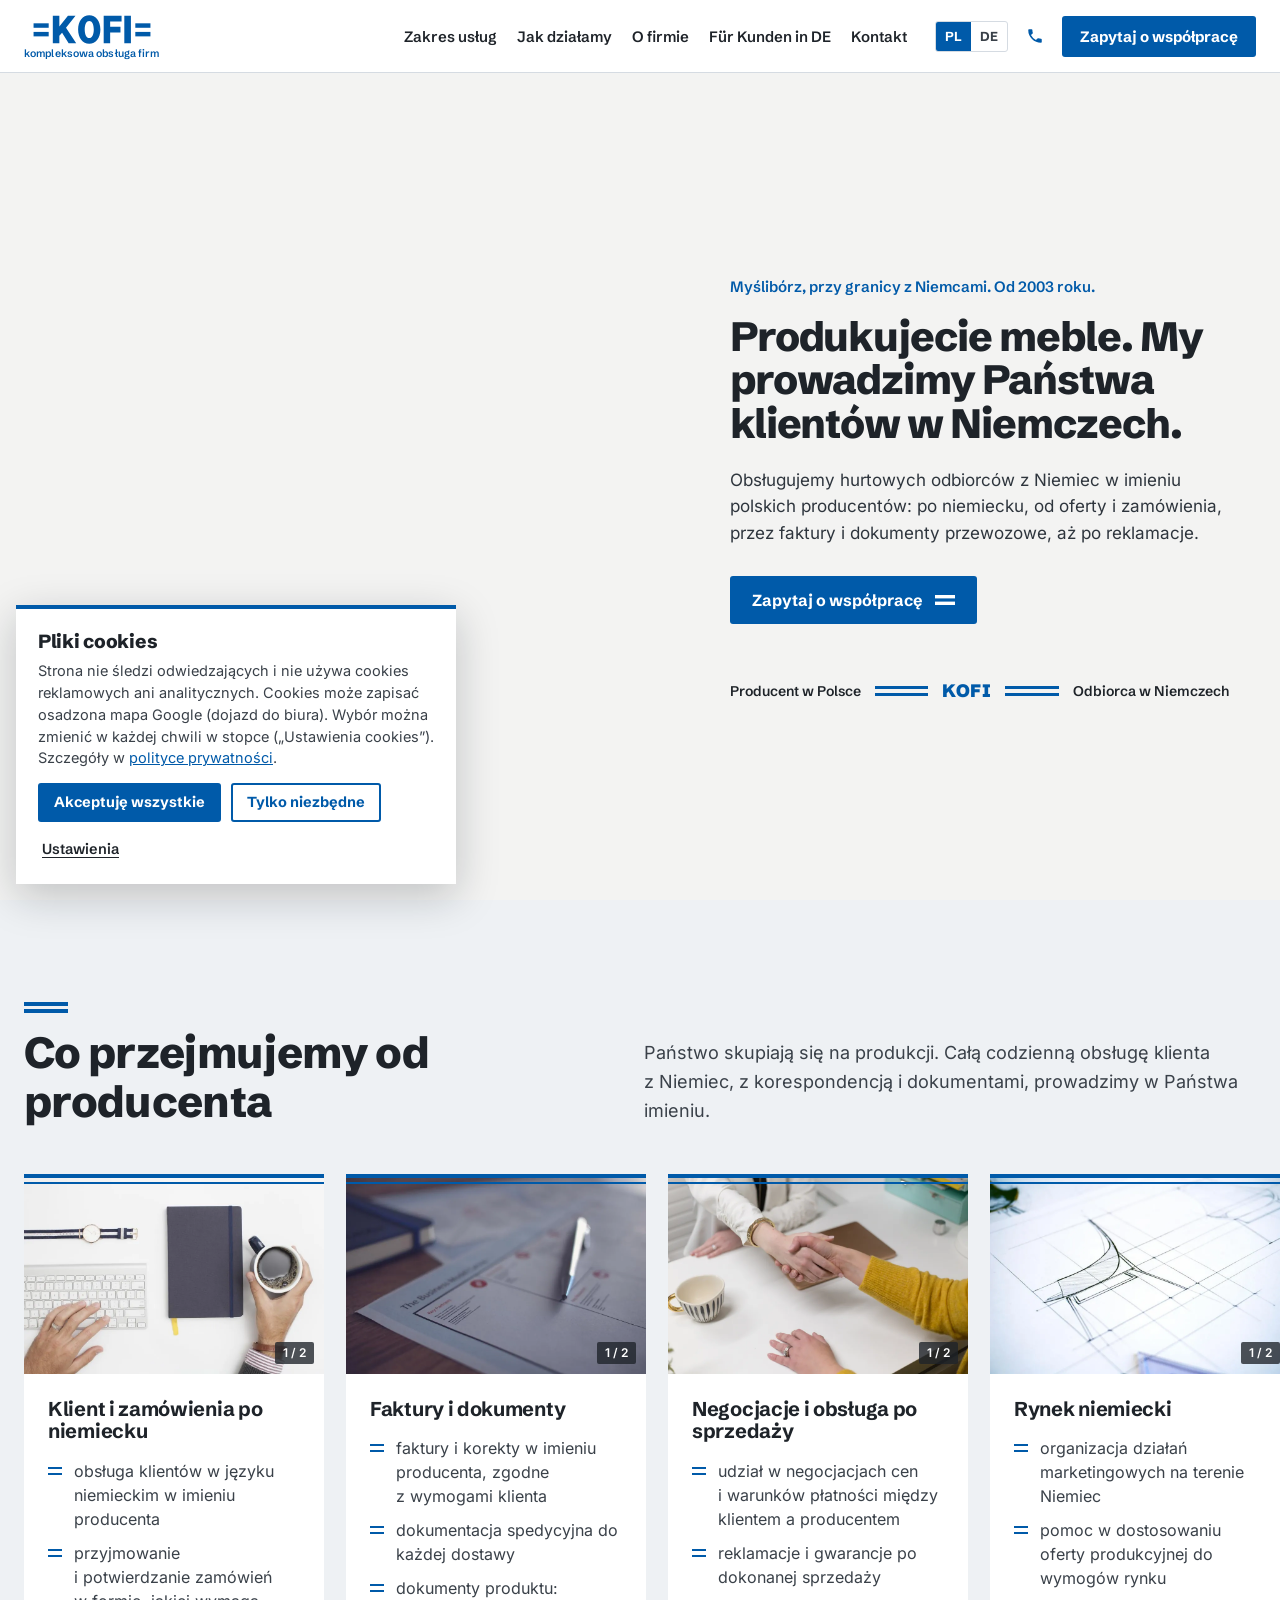
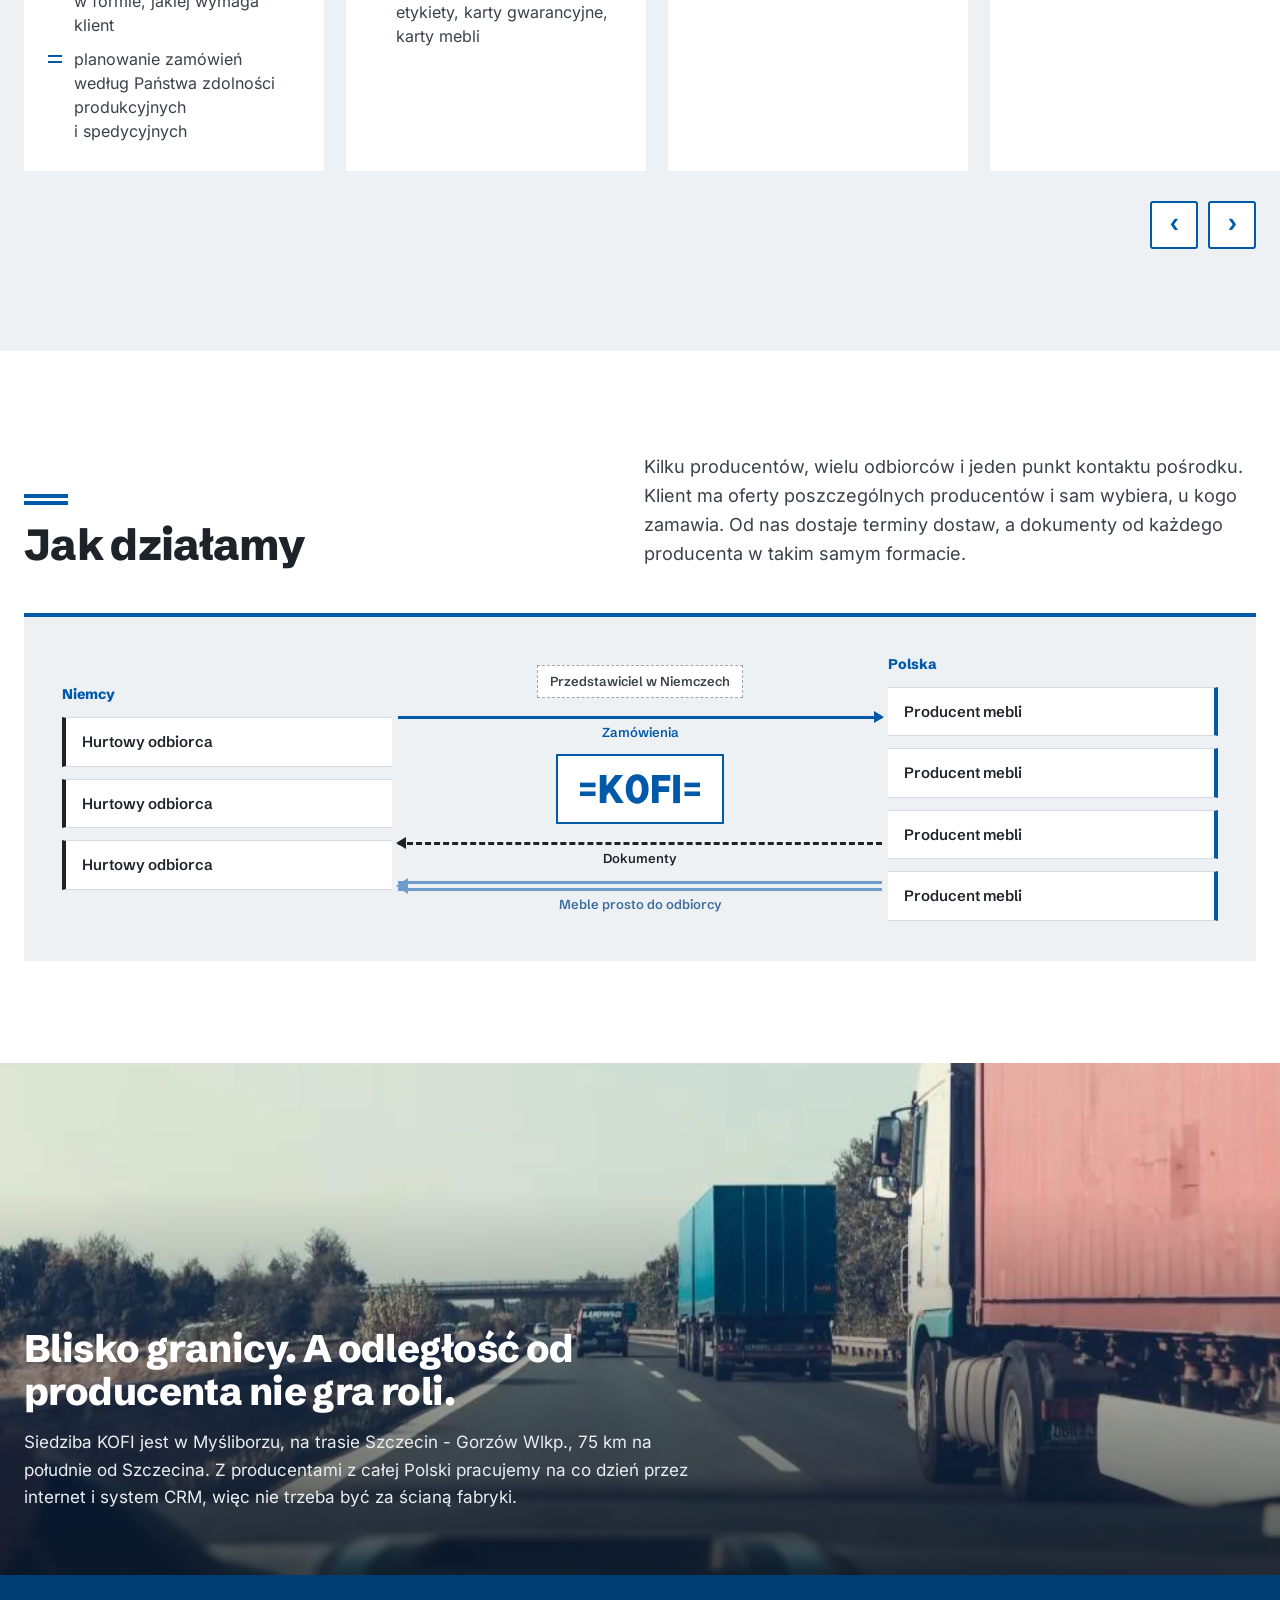
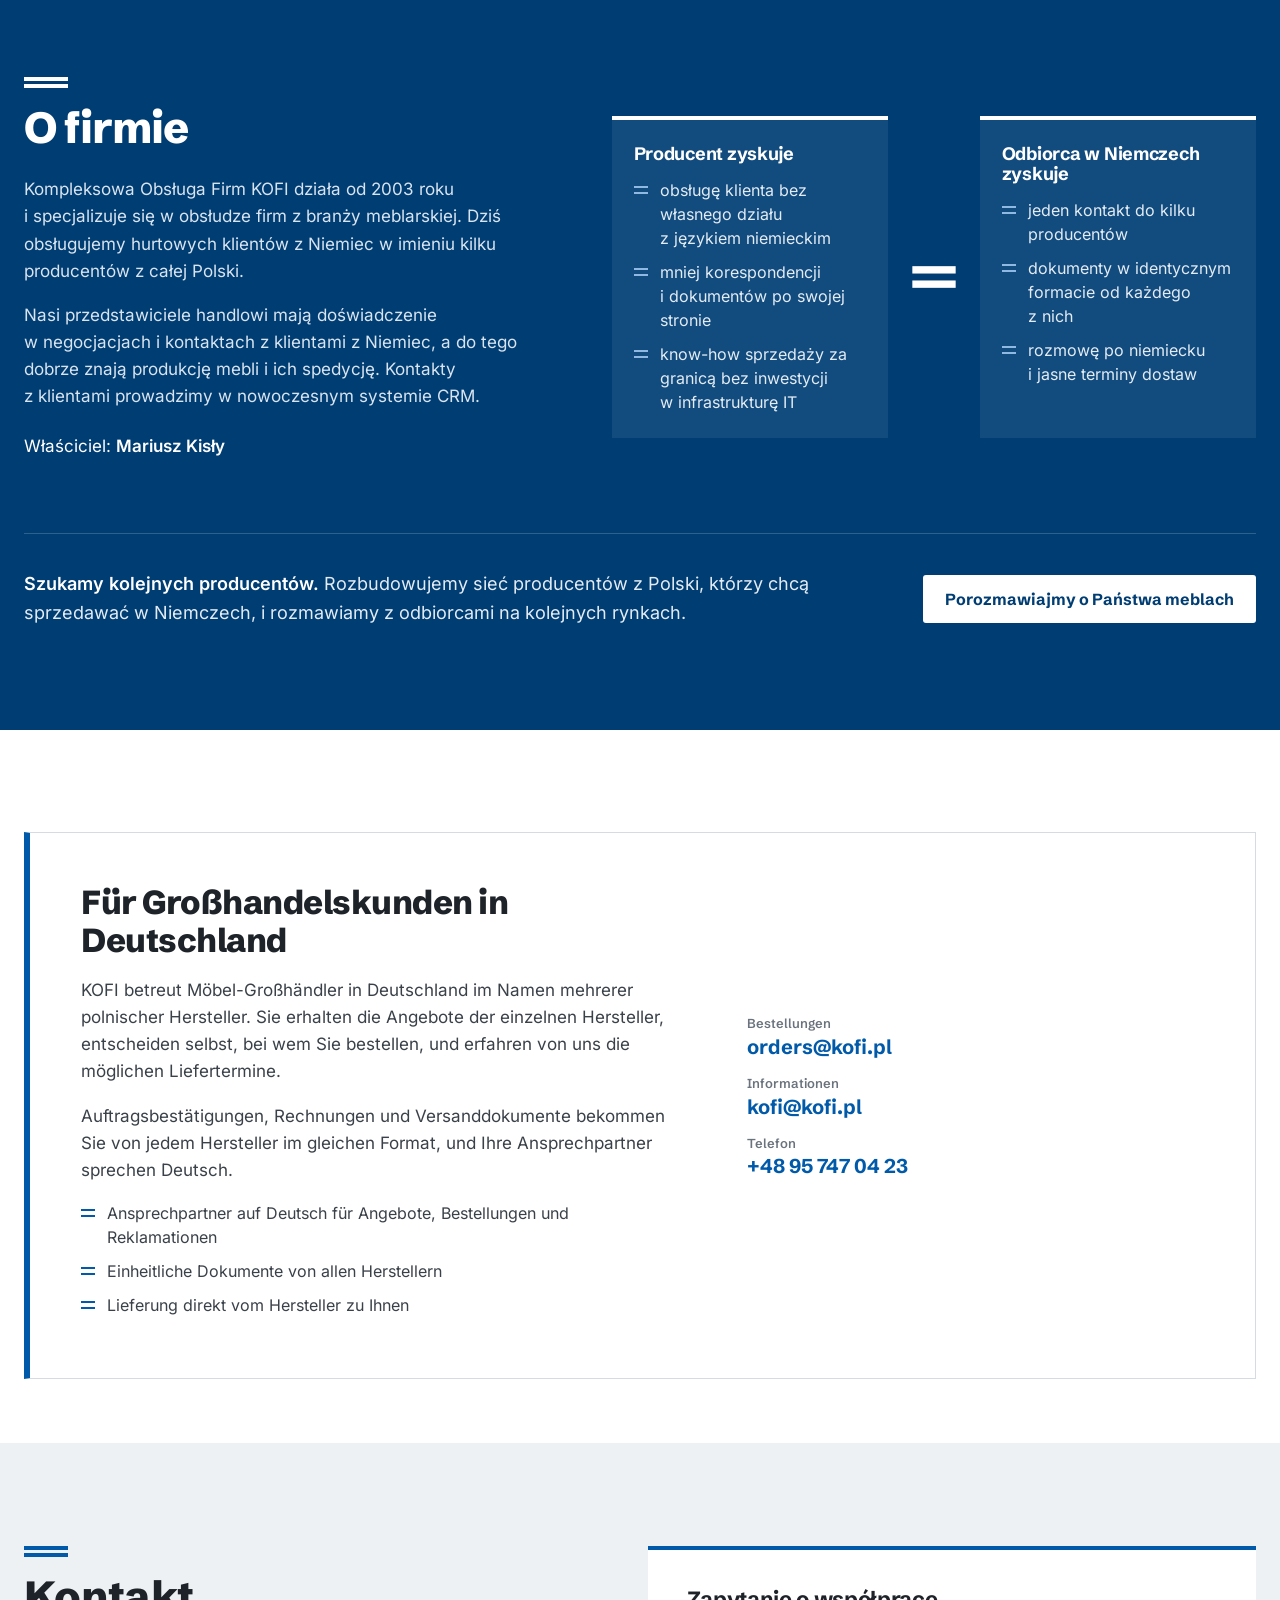
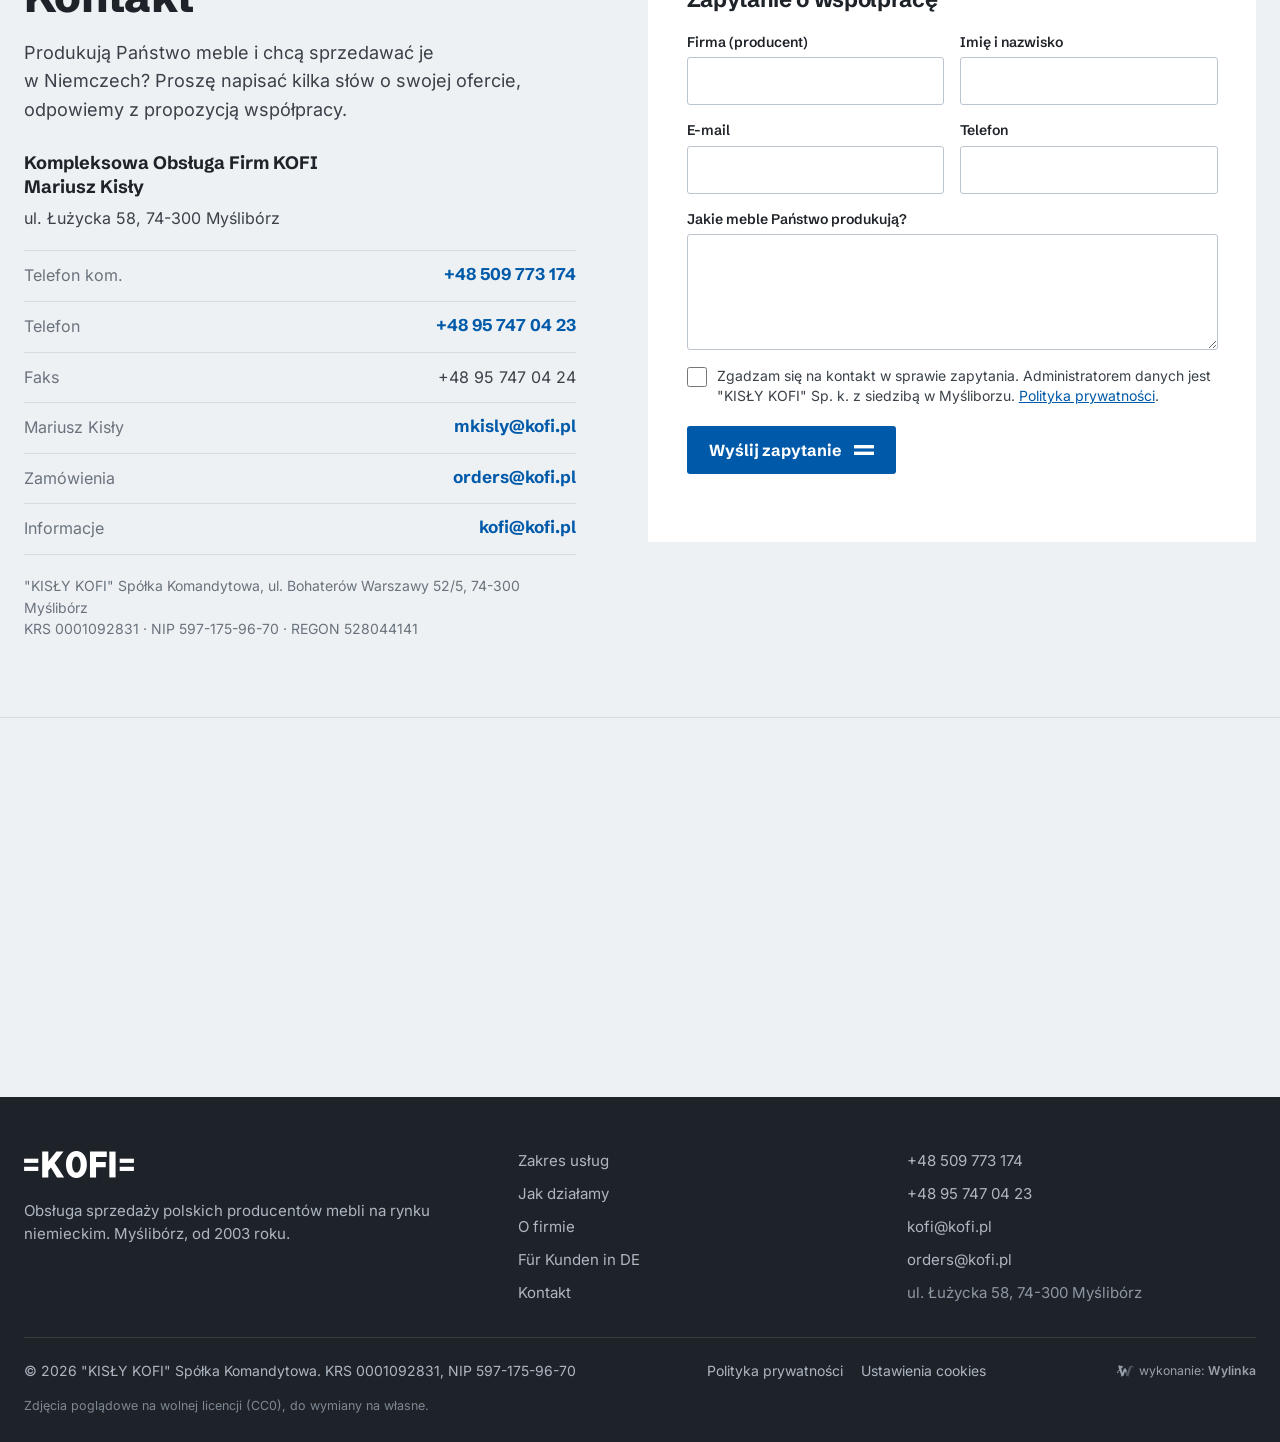
==== index.html @ 43607c91 "Wersja testowa strony kofi.pl do odbioru (eksport z WordPressa) Strona jednostronicowa wg wizualizac" ====
<!doctype html>
<html lang="pl-PL">
<head>
<meta name="robots" content="noindex,nofollow">
<meta charset="UTF-8">
<meta name="viewport" content="width=device-width,initial-scale=1,viewport-fit=cover">
<title>KOFI Myślibórz - sprzedaż mebli w Niemczech dla producentów</title>
<link rel="preload" href="https://disaster26.github.io/kofi-strona/wp-content/themes/kofi/assets/fonts/schibsted-latin.woff2" as="font" type="font/woff2" crossorigin>
<link rel="preload" href="https://disaster26.github.io/kofi-strona/wp-content/themes/kofi/assets/fonts/inter-latin.woff2" as="font" type="font/woff2" crossorigin>
<meta name="theme-color" content="#ffffff">
<link rel="icon" href="https://disaster26.github.io/kofi-strona/wp-content/themes/kofi/assets/img/favicon.svg" type="image/svg+xml">
<link rel="icon" href="https://disaster26.github.io/kofi-strona/wp-content/themes/kofi/assets/img/favicon.png" sizes="192x192">
<link rel="apple-touch-icon" href="https://disaster26.github.io/kofi-strona/wp-content/themes/kofi/assets/img/favicon.png">
<link rel="preload" as="image" href="https://disaster26.github.io/kofi-strona/wp-content/themes/kofi/assets/img/start/hero-m.webp" media="(max-width:860px)">
<link rel="preload" as="image" href="https://disaster26.github.io/kofi-strona/wp-content/themes/kofi/assets/img/start/hero-2400.webp" media="(min-width:861px)">
<meta name="description" content="KOFI z Myśliborza od 2003 r. obsługuje w imieniu polskich producentów mebli hurtowych klientów z Niemiec: zamówienia, faktury, dokumenty, reklamacje.">
<link rel="canonical" href="https://disaster26.github.io/kofi-strona/">
<meta property="og:type" content="website"><meta property="og:locale" content="pl_PL"><meta property="og:site_name" content="KOFI - Kompleksowa Obsługa Firm"><meta property="og:title" content="KOFI Myślibórz - sprzedaż mebli w Niemczech dla producentów"><meta property="og:description" content="KOFI z Myśliborza od 2003 r. obsługuje w imieniu polskich producentów mebli hurtowych klientów z Niemiec: zamówienia, faktury, dokumenty, reklamacje."><meta property="og:url" content="https://disaster26.github.io/kofi-strona/"><meta property="og:image" content="https://disaster26.github.io/kofi-strona/wp-content/themes/kofi/assets/img/start/hero-2400.webp">
<script type="application/ld+json">{"@context":"https://schema.org","@type":["Organization","LocalBusiness"],"@id":"https://disaster26.github.io/kofi-strona/#firma","name":"KOFI - Kompleksowa Obsługa Firm","legalName":"KISŁY KOFI Spółka Komandytowa","alternateName":"KOFI","description":"KOFI z Myśliborza od 2003 r. obsługuje w imieniu polskich producentów mebli hurtowych klientów z Niemiec: zamówienia, faktury, dokumenty, reklamacje.","url":"https://disaster26.github.io/kofi-strona/","logo":"https://disaster26.github.io/kofi-strona/wp-content/themes/kofi/assets/img/favicon.png","image":"https://disaster26.github.io/kofi-strona/wp-content/themes/kofi/assets/img/start/hero-2400.webp","telephone":"+48 509 773 174","faxNumber":"+48 95 747 04 24","email":"kofi@kofi.pl","address":{"@type":"PostalAddress","streetAddress":"Łużycka 58","postalCode":"74-300","addressLocality":"Myślibórz","addressRegion":"zachodniopomorskie","addressCountry":"PL"},"hasMap":"https://www.google.com/maps/search/?api=1&query=ul.%20%C5%81u%C5%BCycka%2058%2C%2074-300%20My%C5%9Blib%C3%B3rz","foundingDate":"2003","founder":{"@type":"Person","name":"Mariusz Kisły"},"taxID":"5971759670","vatID":"PL5971759670","areaServed":[{"@type":"Country","name":"Polska"},{"@type":"Country","name":"Niemcy"}],"knowsLanguage":["pl","de"],"contactPoint":[{"@type":"ContactPoint","contactType":"customer service","telephone":"+48 509 773 174","email":"kofi@kofi.pl","availableLanguage":["Polish","German"]},{"@type":"ContactPoint","contactType":"sales","email":"orders@kofi.pl","telephone":"+48 95 747 04 23","availableLanguage":["German","Polish"]}]}</script>

<style id="global-styles-inline-css">
:root{--wp--preset--aspect-ratio--square: 1;--wp--preset--aspect-ratio--4-3: 4/3;--wp--preset--aspect-ratio--3-4: 3/4;--wp--preset--aspect-ratio--3-2: 3/2;--wp--preset--aspect-ratio--2-3: 2/3;--wp--preset--aspect-ratio--16-9: 16/9;--wp--preset--aspect-ratio--9-16: 9/16;--wp--preset--color--black: #000000;--wp--preset--color--cyan-bluish-gray: #abb8c3;--wp--preset--color--white: #ffffff;--wp--preset--color--pale-pink: #f78da7;--wp--preset--color--vivid-red: #cf2e2e;--wp--preset--color--luminous-vivid-orange: #ff6900;--wp--preset--color--luminous-vivid-amber: #fcb900;--wp--preset--color--light-green-cyan: #7bdcb5;--wp--preset--color--vivid-green-cyan: #00d084;--wp--preset--color--pale-cyan-blue: #8ed1fc;--wp--preset--color--vivid-cyan-blue: #0693e3;--wp--preset--color--vivid-purple: #9b51e0;--wp--preset--gradient--vivid-cyan-blue-to-vivid-purple: linear-gradient(135deg,rgb(6,147,227) 0%,rgb(155,81,224) 100%);--wp--preset--gradient--light-green-cyan-to-vivid-green-cyan: linear-gradient(135deg,rgb(122,220,180) 0%,rgb(0,208,130) 100%);--wp--preset--gradient--luminous-vivid-amber-to-luminous-vivid-orange: linear-gradient(135deg,rgb(252,185,0) 0%,rgb(255,105,0) 100%);--wp--preset--gradient--luminous-vivid-orange-to-vivid-red: linear-gradient(135deg,rgb(255,105,0) 0%,rgb(207,46,46) 100%);--wp--preset--gradient--very-light-gray-to-cyan-bluish-gray: linear-gradient(135deg,rgb(238,238,238) 0%,rgb(169,184,195) 100%);--wp--preset--gradient--cool-to-warm-spectrum: linear-gradient(135deg,rgb(74,234,220) 0%,rgb(151,120,209) 20%,rgb(207,42,186) 40%,rgb(238,44,130) 60%,rgb(251,105,98) 80%,rgb(254,248,76) 100%);--wp--preset--gradient--blush-light-purple: linear-gradient(135deg,rgb(255,206,236) 0%,rgb(152,150,240) 100%);--wp--preset--gradient--blush-bordeaux: linear-gradient(135deg,rgb(254,205,165) 0%,rgb(254,45,45) 50%,rgb(107,0,62) 100%);--wp--preset--gradient--luminous-dusk: linear-gradient(135deg,rgb(255,203,112) 0%,rgb(199,81,192) 50%,rgb(65,88,208) 100%);--wp--preset--gradient--pale-ocean: linear-gradient(135deg,rgb(255,245,203) 0%,rgb(182,227,212) 50%,rgb(51,167,181) 100%);--wp--preset--gradient--electric-grass: linear-gradient(135deg,rgb(202,248,128) 0%,rgb(113,206,126) 100%);--wp--preset--gradient--midnight: linear-gradient(135deg,rgb(2,3,129) 0%,rgb(40,116,252) 100%);--wp--preset--font-size--small: 13px;--wp--preset--font-size--medium: 20px;--wp--preset--font-size--large: 36px;--wp--preset--font-size--x-large: 42px;--wp--preset--spacing--20: 0.44rem;--wp--preset--spacing--30: 0.67rem;--wp--preset--spacing--40: 1rem;--wp--preset--spacing--50: 1.5rem;--wp--preset--spacing--60: 2.25rem;--wp--preset--spacing--70: 3.38rem;--wp--preset--spacing--80: 5.06rem;--wp--preset--shadow--natural: 6px 6px 9px rgba(0, 0, 0, 0.2);--wp--preset--shadow--deep: 12px 12px 50px rgba(0, 0, 0, 0.4);--wp--preset--shadow--sharp: 6px 6px 0px rgba(0, 0, 0, 0.2);--wp--preset--shadow--outlined: 6px 6px 0px -3px rgb(255, 255, 255), 6px 6px rgb(0, 0, 0);--wp--preset--shadow--crisp: 6px 6px 0px rgb(0, 0, 0);}.wp-block-button{--wp--preset--dimension--25: 25%;--wp--preset--dimension--50: 50%;--wp--preset--dimension--75: 75%;--wp--preset--dimension--100: 100%;}:where(body) { margin: 0; }:where(.is-layout-flex){gap: 0.5em;}:where(.is-layout-grid){gap: 0.5em;}body .is-layout-flex{display: flex;}.is-layout-flex{flex-wrap: wrap;align-items: center;}.is-layout-flex > :is(*, div){margin: 0;}body .is-layout-grid{display: grid;}.is-layout-grid > :is(*, div){margin: 0;}body{padding-top: 0px;padding-right: 0px;padding-bottom: 0px;padding-left: 0px;}:root :where(.wp-element-button, .wp-block-button__link){background-color: #32373c;border-width: 0;color: #fff;font-family: inherit;font-size: inherit;font-style: inherit;font-weight: inherit;letter-spacing: inherit;line-height: inherit;padding-top: calc(0.667em + 2px);padding-right: calc(1.333em + 2px);padding-bottom: calc(0.667em + 2px);padding-left: calc(1.333em + 2px);text-decoration: none;text-transform: inherit;}.has-black-color{color: var(--wp--preset--color--black) !important;}.has-cyan-bluish-gray-color{color: var(--wp--preset--color--cyan-bluish-gray) !important;}.has-white-color{color: var(--wp--preset--color--white) !important;}.has-pale-pink-color{color: var(--wp--preset--color--pale-pink) !important;}.has-vivid-red-color{color: var(--wp--preset--color--vivid-red) !important;}.has-luminous-vivid-orange-color{color: var(--wp--preset--color--luminous-vivid-orange) !important;}.has-luminous-vivid-amber-color{color: var(--wp--preset--color--luminous-vivid-amber) !important;}.has-light-green-cyan-color{color: var(--wp--preset--color--light-green-cyan) !important;}.has-vivid-green-cyan-color{color: var(--wp--preset--color--vivid-green-cyan) !important;}.has-pale-cyan-blue-color{color: var(--wp--preset--color--pale-cyan-blue) !important;}.has-vivid-cyan-blue-color{color: var(--wp--preset--color--vivid-cyan-blue) !important;}.has-vivid-purple-color{color: var(--wp--preset--color--vivid-purple) !important;}.has-black-background-color{background-color: var(--wp--preset--color--black) !important;}.has-cyan-bluish-gray-background-color{background-color: var(--wp--preset--color--cyan-bluish-gray) !important;}.has-white-background-color{background-color: var(--wp--preset--color--white) !important;}.has-pale-pink-background-color{background-color: var(--wp--preset--color--pale-pink) !important;}.has-vivid-red-background-color{background-color: var(--wp--preset--color--vivid-red) !important;}.has-luminous-vivid-orange-background-color{background-color: var(--wp--preset--color--luminous-vivid-orange) !important;}.has-luminous-vivid-amber-background-color{background-color: var(--wp--preset--color--luminous-vivid-amber) !important;}.has-light-green-cyan-background-color{background-color: var(--wp--preset--color--light-green-cyan) !important;}.has-vivid-green-cyan-background-color{background-color: var(--wp--preset--color--vivid-green-cyan) !important;}.has-pale-cyan-blue-background-color{background-color: var(--wp--preset--color--pale-cyan-blue) !important;}.has-vivid-cyan-blue-background-color{background-color: var(--wp--preset--color--vivid-cyan-blue) !important;}.has-vivid-purple-background-color{background-color: var(--wp--preset--color--vivid-purple) !important;}.has-black-border-color{border-color: var(--wp--preset--color--black) !important;}.has-cyan-bluish-gray-border-color{border-color: var(--wp--preset--color--cyan-bluish-gray) !important;}.has-white-border-color{border-color: var(--wp--preset--color--white) !important;}.has-pale-pink-border-color{border-color: var(--wp--preset--color--pale-pink) !important;}.has-vivid-red-border-color{border-color: var(--wp--preset--color--vivid-red) !important;}.has-luminous-vivid-orange-border-color{border-color: var(--wp--preset--color--luminous-vivid-orange) !important;}.has-luminous-vivid-amber-border-color{border-color: var(--wp--preset--color--luminous-vivid-amber) !important;}.has-light-green-cyan-border-color{border-color: var(--wp--preset--color--light-green-cyan) !important;}.has-vivid-green-cyan-border-color{border-color: var(--wp--preset--color--vivid-green-cyan) !important;}.has-pale-cyan-blue-border-color{border-color: var(--wp--preset--color--pale-cyan-blue) !important;}.has-vivid-cyan-blue-border-color{border-color: var(--wp--preset--color--vivid-cyan-blue) !important;}.has-vivid-purple-border-color{border-color: var(--wp--preset--color--vivid-purple) !important;}.has-vivid-cyan-blue-to-vivid-purple-gradient-background{background: var(--wp--preset--gradient--vivid-cyan-blue-to-vivid-purple) !important;}.has-light-green-cyan-to-vivid-green-cyan-gradient-background{background: var(--wp--preset--gradient--light-green-cyan-to-vivid-green-cyan) !important;}.has-luminous-vivid-amber-to-luminous-vivid-orange-gradient-background{background: var(--wp--preset--gradient--luminous-vivid-amber-to-luminous-vivid-orange) !important;}.has-luminous-vivid-orange-to-vivid-red-gradient-background{background: var(--wp--preset--gradient--luminous-vivid-orange-to-vivid-red) !important;}.has-very-light-gray-to-cyan-bluish-gray-gradient-background{background: var(--wp--preset--gradient--very-light-gray-to-cyan-bluish-gray) !important;}.has-cool-to-warm-spectrum-gradient-background{background: var(--wp--preset--gradient--cool-to-warm-spectrum) !important;}.has-blush-light-purple-gradient-background{background: var(--wp--preset--gradient--blush-light-purple) !important;}.has-blush-bordeaux-gradient-background{background: var(--wp--preset--gradient--blush-bordeaux) !important;}.has-luminous-dusk-gradient-background{background: var(--wp--preset--gradient--luminous-dusk) !important;}.has-pale-ocean-gradient-background{background: var(--wp--preset--gradient--pale-ocean) !important;}.has-electric-grass-gradient-background{background: var(--wp--preset--gradient--electric-grass) !important;}.has-midnight-gradient-background{background: var(--wp--preset--gradient--midnight) !important;}.has-small-font-size{font-size: var(--wp--preset--font-size--small) !important;}.has-medium-font-size{font-size: var(--wp--preset--font-size--medium) !important;}.has-large-font-size{font-size: var(--wp--preset--font-size--large) !important;}.has-x-large-font-size{font-size: var(--wp--preset--font-size--x-large) !important;}
/*# sourceURL=global-styles-inline-css */
</style>

<link rel='stylesheet' id='kofi-css' href='https://disaster26.github.io/kofi-strona/wp-content/themes/kofi/assets/css/site.css?ver=1.0.0-1794582515' media='all' />
</head>
<body class="home wp-singular page-template-default page page-id-4 wp-theme-kofi">
<svg width="0" height="0" style="position:absolute" aria-hidden="true">
  <defs>
    <symbol id="logo" viewBox="0 0 170 48">
      <rect x="0" y="15" width="22" height="6.5"/><rect x="0" y="27.5" width="22" height="6.5"/>
      <path d="M28 4h9.5v15.5L50 4h11L47.2 21.6 62 44H51L41.5 28.6l-4 4.6V44H28z"/>
      <path fill-rule="evenodd" d="M81 3.2c9.6 0 16.2 8.6 16.2 20.8S90.6 44.8 81 44.8 64.8 36.2 64.8 24 71.4 3.2 81 3.2zm0 8.3c-4 0-6.6 5-6.6 12.5S77 36.5 81 36.5s6.6-5 6.6-12.5S85 11.5 81 11.5z"/>
      <path d="M102 4h26v8.2h-16.6v7.9h15v8.1h-15V44H102z"/>
      <rect x="132" y="4" width="9.6" height="40"/>
      <rect x="148" y="15" width="22" height="6.5"/><rect x="148" y="27.5" width="22" height="6.5"/>
    </symbol>
    <symbol id="tel" viewBox="0 0 24 24"><path d="M6.6 10.8a15.1 15.1 0 0 0 6.6 6.6l2.2-2.2c.3-.3.7-.4 1-.2 1.1.4 2.3.6 3.6.6.6 0 1 .4 1 1V20c0 .6-.4 1-1 1A17 17 0 0 1 3 4c0-.6.4-1 1-1h3.5c.6 0 1 .4 1 1 0 1.3.2 2.5.6 3.6.1.3 0 .7-.2 1z"/></symbol>
    <symbol id="mail" viewBox="0 0 24 24"><path d="M3 5h18v14H3zm2 2v.5l7 4.6 7-4.6V7zm14 2.9-7 4.6-7-4.6V17h14z"/></symbol>
    <symbol id="rownosc" viewBox="0 0 20 12"><rect y="1" width="20" height="3.4"/><rect y="7.6" width="20" height="3.4"/></symbol>
  </defs>
</svg>
	<a class="pomin" href="#tresc">Przejdź do treści</a>
<header class="nag" id="nag">
  <div class="nag-in">
    <a class="marka" href="#top" aria-label="KOFI, kompleksowa obsługa firm - strona główna">
      <svg class="marka-znak" aria-hidden="true"><use href="#logo"/></svg>      <span class="marka-pod">kompleksowa obsługa firm</span>
    </a>
    <nav class="menu" id="menu" aria-label="Menu główne">
            <a href="#uslugi">Zakres usług</a>
            <a href="#schemat">Jak działamy</a>
            <a href="#firma">O firmie</a>
            <a href="#de" lang="de">Für Kunden in DE</a>
            <a href="#kontakt">Kontakt</a>
            <div class="menu-kontakt">
        <a href="tel:+48509773174"><svg aria-hidden="true"><use href="#tel"/></svg>+48 509 773 174</a>
        <a href="mailto:%6b&#111;%66&#105;%40%6b%6ffi%2ep&#108;"><svg aria-hidden="true"><use href="#mail"/></svg>k&#111;fi&#64;&#107;&#111;&#102;i&#46;&#112;l</a>      </div>
    </nav>
    <div class="nag-akcje">
      <div class="jezyk" role="group" aria-label="Język"><a href="#top" class="jez-akt" aria-current="true">PL</a><a href="#de" lang="de" hreflang="de">DE</a></div>
      <a class="nag-tel" href="tel:+48509773174" aria-label="Zadzwoń: +48 509 773 174"><svg aria-hidden="true"><use href="#tel"/></svg><span>509 773 174</span></a>
      <a class="btn btn-nag" href="#kontakt">Zapytaj o współpracę</a>
      <button class="burger" id="burger" type="button" aria-expanded="false" aria-controls="menu" aria-label="Otwórz menu"><span></span><span></span></button>
    </div>
  </div>
</header>
<main id="tresc">
  <section class="hero" id="top" aria-labelledby="h1">
    <div class="hero-foto">
      <picture>
        <source media="(max-width:860px)" srcset="https://disaster26.github.io/kofi-strona/wp-content/themes/kofi/assets/img/start/hero-m.webp">
        <img src="https://disaster26.github.io/kofi-strona/wp-content/themes/kofi/assets/img/start/hero-2400.webp" alt="Salon z sofą i stolikiem kawowym" width="2400" height="1602" loading="eager" decoding="async" draggable="false" fetchpriority="high">      </picture>
    </div>
    <div class="hero-in">
      <p class="hero-gdzie">Myślibórz, przy granicy z&nbsp;Niemcami. Od 2003 roku.</p>
      <h1 id="h1">Produkujecie meble. My prowadzimy Państwa klientów w&nbsp;Niemczech.</h1>
      <p class="hero-lead">Obsługujemy hurtowych odbiorców z&nbsp;Niemiec w&nbsp;imieniu polskich producentów: po niemiecku, od oferty i&nbsp;zamówienia, przez faktury i&nbsp;dokumenty przewozowe, aż po reklamacje.</p>
      <p class="hero-lead-m">Obsługa hurtowych odbiorców z&nbsp;Niemiec w&nbsp;imieniu producenta: po niemiecku, od zamówienia po reklamację.</p>
      <div class="hero-akcje" id="heroAkcje">
        <a class="btn" href="#kontakt">Zapytaj o&nbsp;współpracę <svg class="btn-rown" aria-hidden="true"><use href="#rownosc"/></svg></a>
      </div>
      <div class="most" aria-label="Polski producent, KOFI, odbiorca w Niemczech">
        <span>Producent <em>w Polsce</em><em class="k">(PL)</em></span>
        <i aria-hidden="true"></i>
        <b>KOFI</b>
        <i aria-hidden="true"></i>
        <span>Odbiorca <em>w Niemczech</em><em class="k">(DE)</em></span>
      </div>
    </div>
  </section>

  <section class="sek uslugi" id="uslugi" aria-labelledby="h-uslugi">
    <div class="wrap">
      <div class="sek-glowa">
        <h2 id="h-uslugi">Co przejmujemy od producenta</h2>
        <p>Państwo skupiają się na produkcji. Całą codzienną obsługę klienta z&nbsp;Niemiec, z&nbsp;korespondencją i&nbsp;dokumentami, prowadzimy w&nbsp;Państwa imieniu.</p>      </div>
    </div>
    <div class="tor-ram">
      <div class="tor" id="torUslug" data-przewijak>
                <article class="karta">
                    <div class="kar" data-karuzela>
            <div class="kar-tor"><img src="https://disaster26.github.io/kofi-strona/wp-content/themes/kofi/assets/img/start/desk.webp" alt="Biurko z klawiaturą i notesem" width="960" height="640" loading="lazy" decoding="async" draggable="false"><img src="https://disaster26.github.io/kofi-strona/wp-content/themes/kofi/assets/img/start/leather.webp" alt="Sala spotkań ze skórzanymi fotelami" width="1200" height="809" loading="lazy" decoding="async" draggable="false"></div>
                        <button class="kar-l" type="button" aria-label="Poprzednie zdjęcie">&#8249;</button><button class="kar-p" type="button" aria-label="Następne zdjęcie">&#8250;</button>
            <span class="kar-licz">1 / 2</span>
                      </div>
                    <div class="karta-tr">
            <h3>Klient i&nbsp;zamówienia po niemiecku</h3>
            <ul class="lista">
              <li>obsługa klientów w&nbsp;języku niemieckim w&nbsp;imieniu producenta</li><li>przyjmowanie i&nbsp;potwierdzanie zamówień w&nbsp;formie, jakiej wymaga klient</li><li>planowanie zamówień według Państwa zdolności produkcyjnych i&nbsp;spedycyjnych</li>            </ul>
          </div>
        </article>
                <article class="karta">
                    <div class="kar" data-karuzela>
            <div class="kar-tor"><img src="https://disaster26.github.io/kofi-strona/wp-content/themes/kofi/assets/img/start/doc.webp" alt="Dokument z długopisem na biurku" width="960" height="720" loading="lazy" decoding="async" draggable="false"><img src="https://disaster26.github.io/kofi-strona/wp-content/themes/kofi/assets/img/start/letter.webp" alt="Podpisany dokument na biurku" width="960" height="640" loading="lazy" decoding="async" draggable="false"></div>
                        <button class="kar-l" type="button" aria-label="Poprzednie zdjęcie">&#8249;</button><button class="kar-p" type="button" aria-label="Następne zdjęcie">&#8250;</button>
            <span class="kar-licz">1 / 2</span>
                      </div>
                    <div class="karta-tr">
            <h3>Faktury i&nbsp;dokumenty</h3>
            <ul class="lista">
              <li>faktury i&nbsp;korekty w&nbsp;imieniu producenta, zgodne z&nbsp;wymogami klienta</li><li>dokumentacja spedycyjna do każdej dostawy</li><li>dokumenty produktu: etykiety, karty gwarancyjne, karty mebli</li>            </ul>
          </div>
        </article>
                <article class="karta">
                    <div class="kar" data-karuzela>
            <div class="kar-tor"><img src="https://disaster26.github.io/kofi-strona/wp-content/themes/kofi/assets/img/start/hand.webp" alt="Uścisk dłoni przy stole" width="960" height="640" loading="lazy" decoding="async" draggable="false"><img src="https://disaster26.github.io/kofi-strona/wp-content/themes/kofi/assets/img/start/chairs.webp" alt="Stół i krzesła w jasnym wnętrzu" width="960" height="640" loading="lazy" decoding="async" draggable="false"></div>
                        <button class="kar-l" type="button" aria-label="Poprzednie zdjęcie">&#8249;</button><button class="kar-p" type="button" aria-label="Następne zdjęcie">&#8250;</button>
            <span class="kar-licz">1 / 2</span>
                      </div>
                    <div class="karta-tr">
            <h3>Negocjacje i&nbsp;obsługa po sprzedaży</h3>
            <ul class="lista">
              <li>udział w&nbsp;negocjacjach cen i&nbsp;warunków płatności między klientem a&nbsp;producentem</li><li>reklamacje i&nbsp;gwarancje po dokonanej sprzedaży</li>            </ul>
          </div>
        </article>
                <article class="karta">
                    <div class="kar" data-karuzela>
            <div class="kar-tor"><img src="https://disaster26.github.io/kofi-strona/wp-content/themes/kofi/assets/img/start/sketch.webp" alt="Szkic krzesła na papierze" width="960" height="640" loading="lazy" decoding="async" draggable="false"><img src="https://disaster26.github.io/kofi-strona/wp-content/themes/kofi/assets/img/start/sun.webp" alt="Stół z ławą w nasłonecznionym wnętrzu" width="1200" height="796" loading="lazy" decoding="async" draggable="false"></div>
                        <button class="kar-l" type="button" aria-label="Poprzednie zdjęcie">&#8249;</button><button class="kar-p" type="button" aria-label="Następne zdjęcie">&#8250;</button>
            <span class="kar-licz">1 / 2</span>
                      </div>
                    <div class="karta-tr">
            <h3>Rynek niemiecki</h3>
            <ul class="lista">
              <li>organizacja działań marketingowych na terenie Niemiec</li><li>pomoc w&nbsp;dostosowaniu oferty produkcyjnej do wymogów rynku</li>            </ul>
          </div>
        </article>
              </div>
      <div class="tor-str">
        <button class="tor-b" type="button" data-tor="torUslug" data-kier="-1" aria-label="Przewiń w lewo">&#8249;</button>
        <button class="tor-b" type="button" data-tor="torUslug" data-kier="1" aria-label="Przewiń w prawo">&#8250;</button>
      </div>
    </div>
  </section>

  <section class="sek schemat" id="schemat" aria-labelledby="h-schemat">
    <div class="wrap">
      <div class="sek-glowa">
        <h2 id="h-schemat">Jak działamy</h2>
        <p>Kilku producentów, wielu odbiorców i&nbsp;jeden punkt kontaktu pośrodku. Klient ma oferty poszczególnych producentów i&nbsp;sam wybiera, u&nbsp;kogo zamawia. Od nas dostaje terminy dostaw, a&nbsp;dokumenty od każdego producenta w&nbsp;takim samym formacie.</p>      </div>
      <div class="sch" role="img" aria-label="Schemat: hurtowi odbiorcy w Niemczech składają zamówienia przez przedstawiciela w Niemczech i KOFI, KOFI przekazuje je polskim producentom mebli i wystawia dokumenty, meble jadą od producenta prosto do odbiorcy.">
        <div class="sch-kol sch-de">
          <p class="sch-tyt">Niemcy</p>
          <span class="sch-box">Hurtowy odbiorca</span>
          <span class="sch-box">Hurtowy odbiorca</span>
          <span class="sch-box">Hurtowy odbiorca</span>
        </div>
        <div class="sch-srodek">
          <span class="sch-przed">Przedstawiciel w Niemczech</span>
          <div class="tr t-zam"><i></i><span>Zamówienia</span></div>
          <span class="sch-kofi"><svg aria-hidden="true"><use href="#logo"/></svg></span>
          <div class="tr t-dok"><i></i><span>Dokumenty</span></div>
          <div class="tr t-meb"><i></i><span>Meble prosto do odbiorcy</span></div>
        </div>
        <div class="sch-kol sch-pl">
          <p class="sch-tyt">Polska</p>
          <span class="sch-box">Producent mebli</span>
          <span class="sch-box">Producent mebli</span>
          <span class="sch-box">Producent mebli</span>
          <span class="sch-box">Producent mebli</span>
        </div>
      </div>
    </div>
  </section>

  <section class="pas" aria-labelledby="h-pas">
    <img src="https://disaster26.github.io/kofi-strona/wp-content/themes/kofi/assets/img/start/truck.webp" alt="Ciężarówki na autostradzie" width="960" height="640" loading="lazy" decoding="async" draggable="false">    <div class="pas-in">
      <h2 id="h-pas">Blisko granicy. A&nbsp;odległość od producenta nie gra roli.</h2>
      <p>Siedziba KOFI jest w&nbsp;Myśliborzu, na trasie Szczecin - Gorzów Wlkp., 75 km na południe od Szczecina. Z&nbsp;producentami z&nbsp;całej Polski pracujemy na co dzień przez internet i&nbsp;system CRM, więc nie trzeba być za ścianą fabryki.</p>    </div>
  </section>

  <section class="sek firma" id="firma" aria-labelledby="h-firma">
    <div class="wrap firma-siatka">
      <div class="firma-tekst">
        <h2 id="h-firma">O&nbsp;firmie</h2>
        <p>Kompleksowa Obsługa Firm KOFI działa od 2003 roku i&nbsp;specjalizuje się w&nbsp;obsłudze firm z&nbsp;branży meblarskiej. Dziś obsługujemy hurtowych klientów z&nbsp;Niemiec w&nbsp;imieniu kilku producentów z&nbsp;całej Polski.</p><p>Nasi przedstawiciele handlowi mają doświadczenie w&nbsp;negocjacjach i&nbsp;kontaktach z&nbsp;klientami z&nbsp;Niemiec, a&nbsp;do tego dobrze znają produkcję mebli i&nbsp;ich spedycję. Kontakty z&nbsp;klientami prowadzimy w&nbsp;nowoczesnym systemie CRM.</p>                <p class="firma-osoba">Właściciel: <b>Mariusz Kisły</b></p>
              </div>
      <div class="rowne">
        <div class="rowne-str">
          <h3>Producent zyskuje</h3>
          <ul class="lista"><li>obsługę klienta bez własnego działu z&nbsp;językiem niemieckim</li><li>mniej korespondencji i&nbsp;dokumentów po swojej stronie</li><li>know-how sprzedaży za granicą bez inwestycji w&nbsp;infrastrukturę IT</li></ul>
        </div>
        <svg class="rowne-znak" aria-hidden="true"><use href="#rownosc"/></svg>        <div class="rowne-str">
          <h3>Odbiorca w&nbsp;Niemczech zyskuje</h3>
          <ul class="lista"><li>jeden kontakt do kilku producentów</li><li>dokumenty w&nbsp;identycznym formacie od każdego z&nbsp;nich</li><li>rozmowę po niemiecku i&nbsp;jasne terminy dostaw</li></ul>
        </div>
      </div>
      <div class="firma-dalej">
        <p><b>Szukamy kolejnych producentów.</b> Rozbudowujemy sieć producentów z&nbsp;Polski, którzy chcą sprzedawać w&nbsp;Niemczech, i&nbsp;rozmawiamy z&nbsp;odbiorcami na kolejnych rynkach.</p>
        <a class="btn btn-jasny" href="#kontakt">Porozmawiajmy o&nbsp;Państwa meblach</a>
      </div>
    </div>
  </section>

  <section class="sek de" id="de" lang="de" aria-labelledby="h-de">
    <div class="wrap de-siatka">
      <div>
        <h2 id="h-de">Für Großhandelskunden in Deutschland</h2>
        <p>KOFI betreut Möbel-Großhändler in Deutschland im Namen mehrerer polnischer Hersteller. Sie erhalten die Angebote der einzelnen Hersteller, entscheiden selbst, bei wem Sie bestellen, und erfahren von uns die möglichen Liefertermine.</p><p>Auftragsbestätigungen, Rechnungen und Versanddokumente bekommen Sie von jedem Hersteller im gleichen Format, und Ihre Ansprechpartner sprechen Deutsch.</p>                <ul class="lista de-lista"><li>Ansprechpartner auf Deutsch für Angebote, Bestellungen und Reklamationen</li><li>Einheitliche Dokumente von allen Herstellern</li><li>Lieferung direkt vom Hersteller zu Ihnen</li></ul>
              </div>
      <div class="de-kontakt">
        <p><span>Bestellungen</span><a href="mailto:&#111;rde%72%73&#064;%6bof%69.&#112;%6c">&#111;&#114;&#100;&#101;&#114;&#115;&#64;kofi.p&#108;</a></p>        <p><span>Informationen</span><a href="mailto:%6bof%69&#064;&#107;&#111;f&#105;&#046;%70&#108;">k&#111;&#102;i&#64;&#107;&#111;f&#105;&#46;pl</a></p>        <p><span>Telefon</span><a href="tel:+48957470423">+48 95 747 04 23</a></p>      </div>
    </div>
  </section>

  <section class="sek kontakt" id="kontakt" aria-labelledby="h-kontakt">
    <div class="wrap kontakt-siatka">
      <div class="kontakt-dane">
        <h2 id="h-kontakt">Kontakt</h2>
        <p class="kontakt-lead">Produkują Państwo meble i&nbsp;chcą sprzedawać je w&nbsp;Niemczech? Proszę napisać kilka słów o&nbsp;swojej ofercie, odpowiemy z&nbsp;propozycją współpracy.</p>        <address>
          <b>Kompleksowa Obsługa Firm KOFI<br>Mariusz Kisły</b>
          ul. Łużycka 58, 74-300 Myślibórz        </address>
        <ul class="kontakt-lista">
          <li><span>Telefon kom.</span><a href="tel:+48509773174">+48 509 773 174</a></li>          <li><span>Telefon</span><a href="tel:+48957470423">+48 95 747 04 23</a></li>          <li><span>Faks</span>+48 95 747 04 24</li>          <li><span>Mariusz Kisły</span><a href="mailto:&#109;k%69&#115;l&#121;&#064;kofi.&#112;l">mk&#105;&#115;&#108;&#121;&#64;&#107;o&#102;&#105;.p&#108;</a></li>          <li><span>Zamówienia</span><a href="mailto:&#111;&#114;&#100;%65rs%40k&#111;f&#105;%2ep&#108;">ord&#101;rs&#64;k&#111;f&#105;&#46;pl</a></li>          <li><span>Informacje</span><a href="mailto:%6b&#111;%66&#105;&#064;ko%66%69%2e&#112;l">ko&#102;&#105;&#64;&#107;o&#102;&#105;&#46;p&#108;</a></li>        </ul>
        <p class="kontakt-rej">&quot;KISŁY KOFI&quot; Spółka Komandytowa, ul. Bohaterów Warszawy 52/5, 74-300 Myślibórz<br>KRS 0001092831 &middot; NIP 597-175-96-70 &middot; REGON 528044141</p>
      </div>
      <form class="form" id="form" method="post" action="#" data-test="Wersja testowa: formularz jeszcze nie wysyła wiadomości. Po uruchomieniu strony na kofi.pl zapytania będą trafiać na skrzynkę firmy, a pytający dostanie potwierdzenie." novalidate>
        <input type="hidden" name="action" value="kofi_kontakt">
        <h3>Zapytanie o&nbsp;współpracę</h3>
        <div class="pola">
          <label>Firma (producent)<input name="firma" autocomplete="organization" maxlength="200"></label>
          <label>Imię i nazwisko<input name="imie" autocomplete="name" maxlength="120"></label>
          <label>E-mail<input name="email" type="email" autocomplete="email" maxlength="120"></label>
          <label>Telefon<input name="tel" type="tel" autocomplete="tel" maxlength="40"></label>
        </div>
        <label>Jakie meble Państwo produkują?<textarea name="wiad" rows="4" maxlength="5000"></textarea></label>
        <label class="pulapka" aria-hidden="true">Strona www firmy<input name="www_firmy" tabindex="-1" autocomplete="off"></label>
        <input type="hidden" name="czas" value="0">
        <label class="zgoda"><input type="checkbox" name="zgoda" value="1"> <span>Zgadzam się na kontakt w&nbsp;sprawie zapytania. Administratorem danych jest &quot;KISŁY KOFI&quot; Sp. k. z&nbsp;siedzibą w&nbsp;Myśliborzu. <a href="https://disaster26.github.io/kofi-strona/polityka-prywatnosci/">Polityka prywatności</a>.</span></label>
        <button class="btn" type="submit">Wyślij zapytanie <svg class="btn-rown" aria-hidden="true"><use href="#rownosc"/></svg></button>
        <p class="form-info" id="formInfo" role="status"></p>
      </form>
    </div>
    <div class="mapa" data-adres="ul. Łużycka 58, 74-300 Myślibórz">
      <iframe title="Mapa dojazdu: ul. Łużycka 58, 74-300 Myślibórz" src="https://www.google.com/maps?q=ul.%20%C5%81u%C5%BCycka%2058%2C%2074-300%20My%C5%9Blib%C3%B3rz&amp;z=15&amp;output=embed" loading="lazy" referrerpolicy="no-referrer-when-downgrade"></iframe>
    </div>
  </section>
</main>
<footer class="stopka">
  <div class="wrap stopka-in">
    <div class="stopka-marka">
      <svg aria-hidden="true"><use href="#logo"/></svg>      <p>Obsługa sprzedaży polskich producentów mebli na rynku niemieckim. Myślibórz, od 2003 roku.</p>
    </div>
    <nav class="stopka-menu" aria-label="Stopka">
      <a href="#uslugi">Zakres usług</a>
      <a href="#schemat">Jak działamy</a>
      <a href="#firma">O firmie</a>
      <a href="#de" lang="de">Für Kunden in DE</a>
      <a href="#kontakt">Kontakt</a>
    </nav>
    <div class="stopka-kontakt">
      <a href="tel:+48509773174">+48 509 773 174</a>
      <a href="tel:+48957470423">+48 95 747 04 23</a>      <a href="mailto:k&#111;&#102;%69%40ko&#102;%69%2e%70l">k&#111;f&#105;&#64;kof&#105;&#46;pl</a>      <a href="mailto:o%72d%65rs&#064;%6b%6ffi&#046;%70l">&#111;&#114;&#100;&#101;&#114;s&#64;&#107;of&#105;.p&#108;</a>      <span>ul. Łużycka 58, 74-300 Myślibórz</span>
    </div>
  </div>
  <div class="wrap stopka-dol">
    <p>&copy; 2026 &quot;KISŁY KOFI&quot; Spółka Komandytowa. KRS 0001092831, NIP 597-175-96-70</p>
    <p class="stopka-linki"><a href="https://disaster26.github.io/kofi-strona/polityka-prywatnosci/">Polityka prywatności</a><button type="button" class="link-cookies" data-cookies-otworz>Ustawienia cookies</button></p>
    <style>.wylinka-badge{display:inline-flex;align-items:center;gap:.4em;color:inherit;text-decoration:none;font-size:.875em;line-height:1;opacity:.85}
.wylinka-badge:hover,.wylinka-badge:focus-visible{opacity:1}
.wylinka-badge:focus-visible{outline:2px solid currentColor;outline-offset:3px;border-radius:2px}
.wylinka-badge svg{width:18px;height:18px;flex:none;overflow:visible}
.wylinka-badge b{font-weight:600}
.wylinka-badge .wy-old{opacity:.45;transform-origin:40px 30px;transition:transform .32s cubic-bezier(.3,.7,.4,1),opacity .32s ease-out}
.wylinka-badge .wy-pod{opacity:0;transition:opacity .2s ease-out .08s}
.wylinka-badge:hover .wy-old,.wylinka-badge:focus-visible .wy-old{transform:translate(9px,7px) rotate(9deg);opacity:0}
.wylinka-badge:hover .wy-pod,.wylinka-badge:focus-visible .wy-pod{opacity:1}
@media (prefers-reduced-motion:reduce){.wylinka-badge .wy-old,.wylinka-badge .wy-pod{transition:none}.wylinka-badge:hover .wy-old,.wylinka-badge:focus-visible .wy-old{transform:none;opacity:.45}.wylinka-badge:hover .wy-pod,.wylinka-badge:focus-visible .wy-pod{opacity:0}}</style><a class="wylinka-badge" href="https://wylinka.pl/?utm_source=kofi.pl&#038;utm_medium=stopka&#038;utm_campaign=wykonanie" rel="noopener" title="Strona wykonana przez Wylinka"><svg viewBox="0 0 64 64" aria-hidden="true" focusable="false" fill="currentColor"><path d="M9.8 22.8l-1.2-7.9 2.2-3.7 15.5 4.6-.5 1.5-7.2 5.5 4.7 15.6 5-15.6 7 0 4.1 12.7-4.2-.9-2.6 1.8-.8-2.2-5.3 15.6-4.3 0 .4 .2-2.1 2.8-1.3-1.1 1.1-1.4-3.1 .2-.1-1.7 2.2-.1-5.7-16.5-4.8 .6-.8 3.1 0 .5-.3 .5 .8 2.2-1.6 .5-.4-1.3-.8 1.6-1.5-.8 .8-1.6-1.4 .6-.6-1.6 2.3-.8 .2-.4 1.3-4.8 5.9-.8-2.4-6.9zM15.2 13.7l-.1-.4-.4 .8-.1 .8 .1 1 .1 .4 .3 .7 .3-.9 .1-.7 0-.8z"/><path class="wy-pod" d="M37.1 49.8l-4.5-13.3 2.6-1.8 4.2 .9 .9 2.8 3-9.7 0-.5 .1-.8 3.2-8.4 .5-1 .6-1 .9-1.1 1.3-1 1.1-.7 1.4-.5 1.4-.3 .7 0 .9 0 1.2 .3 1.4 .6 .8 .5 .7 .7 .6 .7 .5 .9 .3 .9 .1 .9 0 .8-.2 .9-.5 .9-.5 .6-.7 .5-.7 .3-.1-.1 0-.1 .5-.5 .3-.7 .2-.5 0-.6-.1-.6-.3-.7-.4-.5-.4-.4-.5-.3-.6-.3-.7 0-.7 .1-.6 .1-.5 .4-.5 .5-.3 .5-.2 .7-.1 1.5-1.4 5.1-.8 3.3-.3 .7-.5 .7-6 17.5 1.9 .1-.1 1.7-3.1-.2 1.1 1.4-1.3 1.1-2.1-2.8 .4-.2z"/><path class="wy-old" d="M40.8 50l.4-.2-4.1 0-4.2-12.5 2.5-1.7 4.3 .9 .6 1.9 .6-1.6 0-.3 2.4-7.8 0-.5 .1-.8 3.2-8.4 .4-.8 .6-.9 .9-1.2 .9-.9 1.3-.8 1.4-.6 1.2-.3 1.4-.1 1.3 .1 .6 .2 .8 .3 1.1 .6 .9 .7 .7 .9 .5 .9 .3 .9 .1 1.1-.1 .9-.3 .9-.4 .7-.6 .7-.6 .4-.6 .2-.1-.1 0-.1 .5-.5 .3-.7 .2-.5 0-.5-.1-.6-.2-.6-.3-.5-.4-.5-.5-.3-.6-.3-.7-.1-.6 0-.6 .1-.6 .3-.6 .5-.3 .4-.2 .5-.1 .5-.1 1.5-1.4 5.1-.8 3.3-.3 .7-.5 .7-6 17.5 1.9 .1-.1 1.7-3.1-.2 1.1 1.4-1.3 1.1zM49.6 17.1l.6 1.7-1.5 1.9 .4 .4 1.8-2.1-.7-2.1zM48.1 28.3l.5 1.8-1.7 1.8 .4 .4 1.9-2-.6-2.2zM37.9 41.7l1.7-1.5-.4-.4-1.7 1.4zM42.6 38.7l-1.5 2.8 1.1 2-1.3 2.6 .5 .2 1.5-2.8-1.1-2 1.4-2.5z"/></svg><span>wykonanie: <b>Wylinka</b></span></a>  </div>
  <p class="wrap stopka-przyp">Zdjęcia poglądowe na wolnej licencji (CC0), do wymiany na własne.</p></footer>

<div class="mob" id="mob" aria-hidden="true">
  <a class="mob-tel" href="tel:+48509773174" tabindex="-1"><svg aria-hidden="true"><use href="#tel"/></svg>Zadzwoń</a>
  <a class="btn" href="#kontakt" tabindex="-1">Zapytaj o współpracę</a>
</div>

<div class="cookies" id="cookies" role="dialog" aria-modal="false" aria-labelledby="cookies-t" hidden>
  <h2 id="cookies-t">Pliki cookies</h2>
  <p>Strona nie śledzi odwiedzających i nie używa cookies reklamowych ani analitycznych. Cookies może zapisać osadzona mapa Google (dojazd do biura). Wybór można zmienić w każdej chwili w stopce („Ustawienia cookies”). Szczegóły w <a href="https://disaster26.github.io/kofi-strona/polityka-prywatnosci/">polityce prywatności</a>.</p>
  <fieldset class="cookies-kat" id="cookies-kat" hidden>
    <legend class="screen-reader-text">Kategorie cookies</legend>
    <label><input type="checkbox" checked disabled> <span><b>Niezbędne</b><small>Zapamiętanie wyboru w przeglądarce. Zawsze włączone.</small></span></label>
    <label><input type="checkbox" id="cookies-mapy" checked> <span><b>Mapy Google</b><small>Mapa dojazdu w sekcji Kontakt. Google może zapisać cookies i poznać adres IP.</small></span></label>
  </fieldset>
  <div class="cookies-b">
    <button type="button" class="btn" data-cookies="tak">Akceptuję wszystkie</button>
    <button type="button" class="btn btn-ob" data-cookies="nie">Tylko niezbędne</button>
    <button type="button" class="btn-tekst" data-cookies="ustawienia">Ustawienia</button>
    <button type="button" class="btn btn-ob" data-cookies="zapisz" hidden>Zapisz wybór</button>
  </div>
</div>
<script type="speculationrules">
{"prefetch":[{"source":"document","where":{"and":[{"href_matches":"/*"},{"not":{"href_matches":["/wp-*.php","/wp-admin/*","/wp-content/uploads/*","/wp-content/*","/wp-content/plugins/*","/wp-content/themes/kofi/*","/*\\?(.+)"]}},{"not":{"selector_matches":"a[rel~=\"nofollow\"]"}},{"not":{"selector_matches":".no-prefetch, .no-prefetch a"}}]},"eagerness":"conservative"}]}
</script>
<script id="kofi-js-extra">
var KOFI = {"ajax":"https://disaster26.github.io/kofi-strona/wp-admin/admin-ajax.php"};
//# sourceURL=kofi-js-extra
</script>
<script data-wp-strategy="defer" defer id="kofi-js" src="https://disaster26.github.io/kofi-strona/wp-content/themes/kofi/assets/js/site.js?ver=1.0.0-1794582558"></script>
</body>
</html>
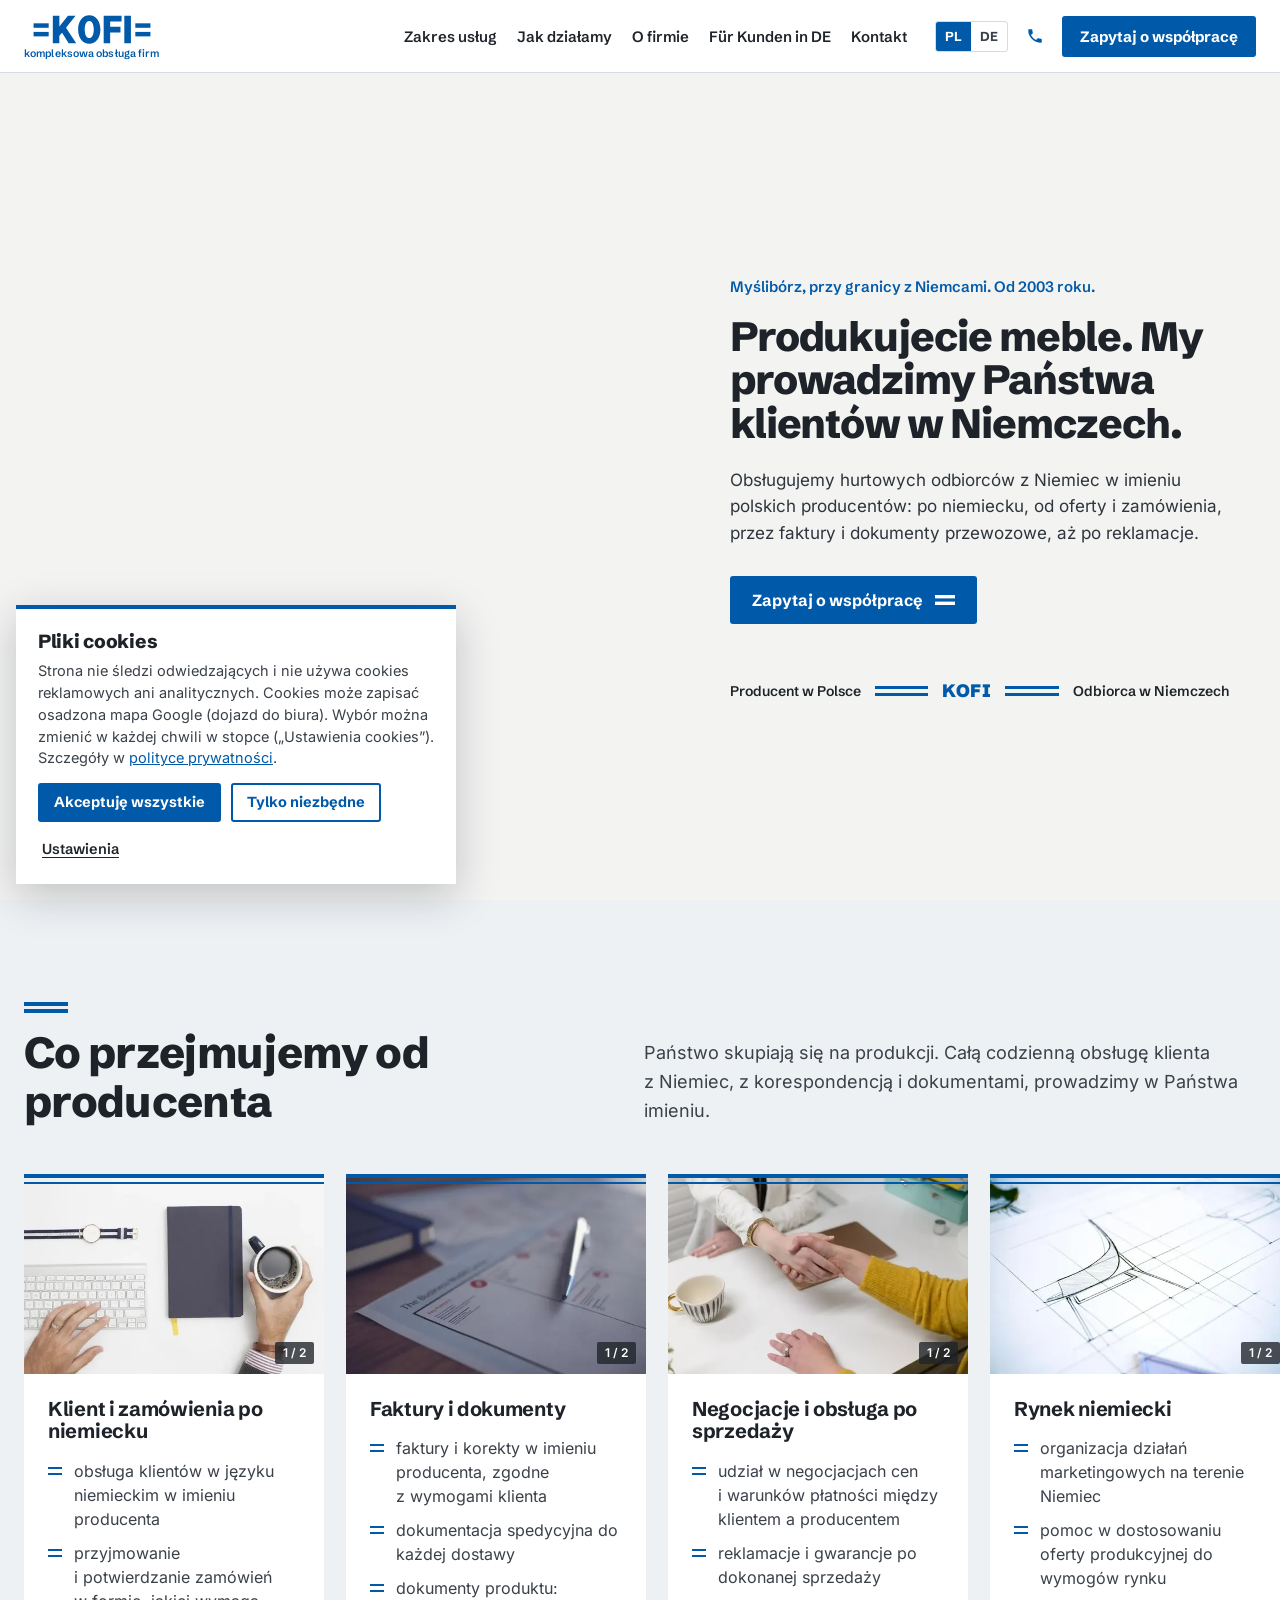
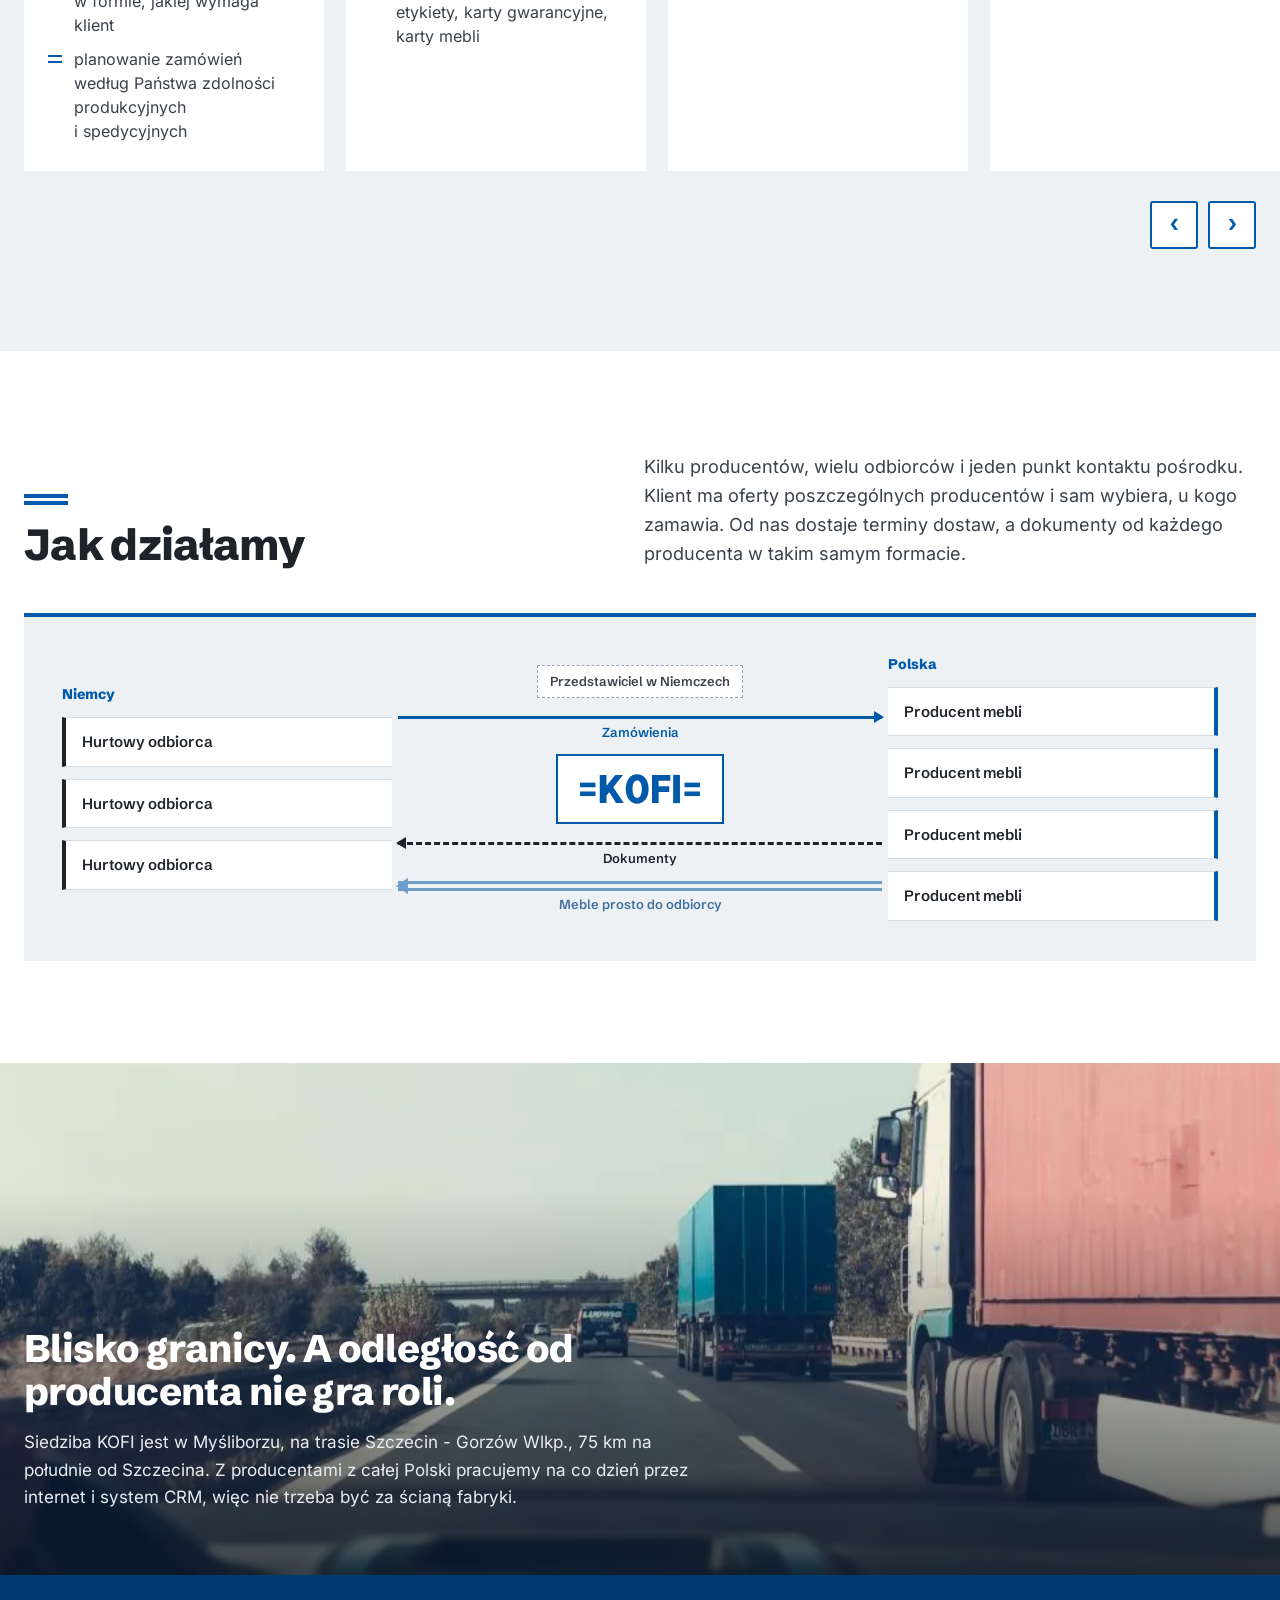
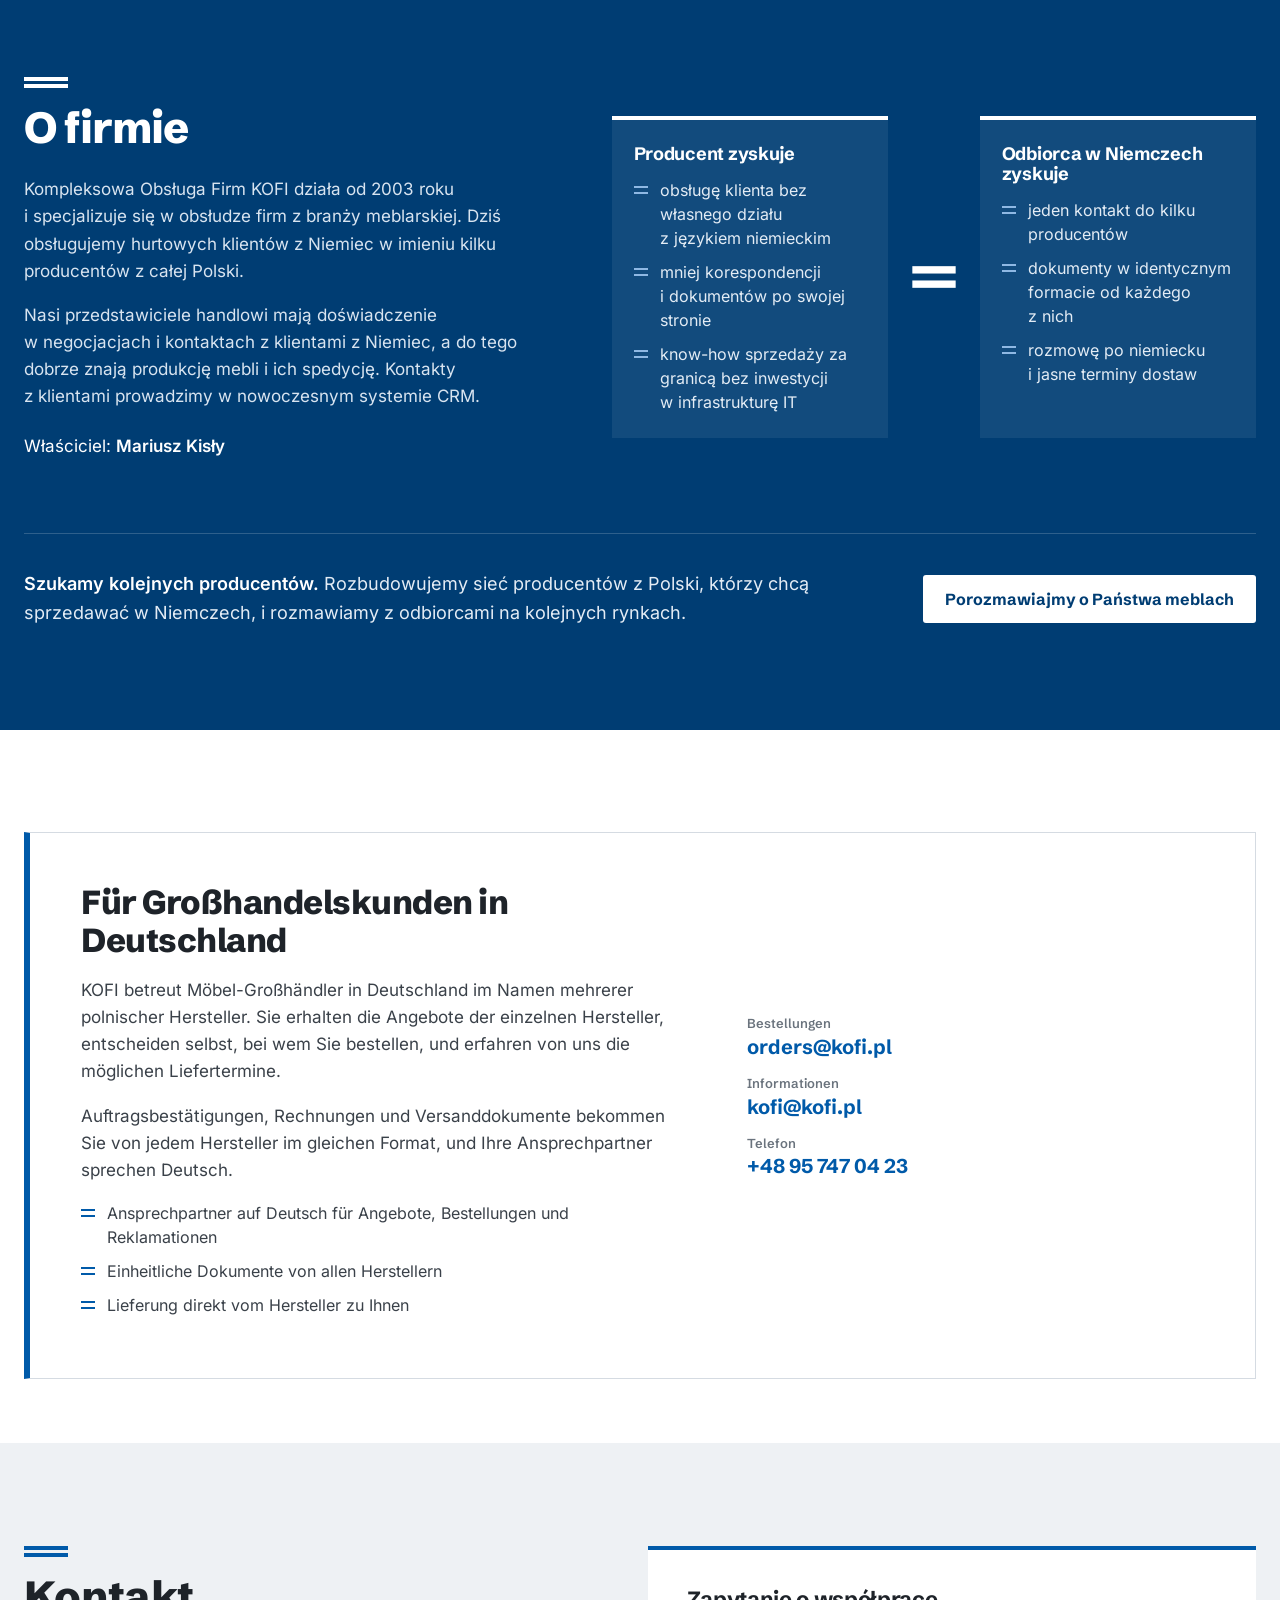
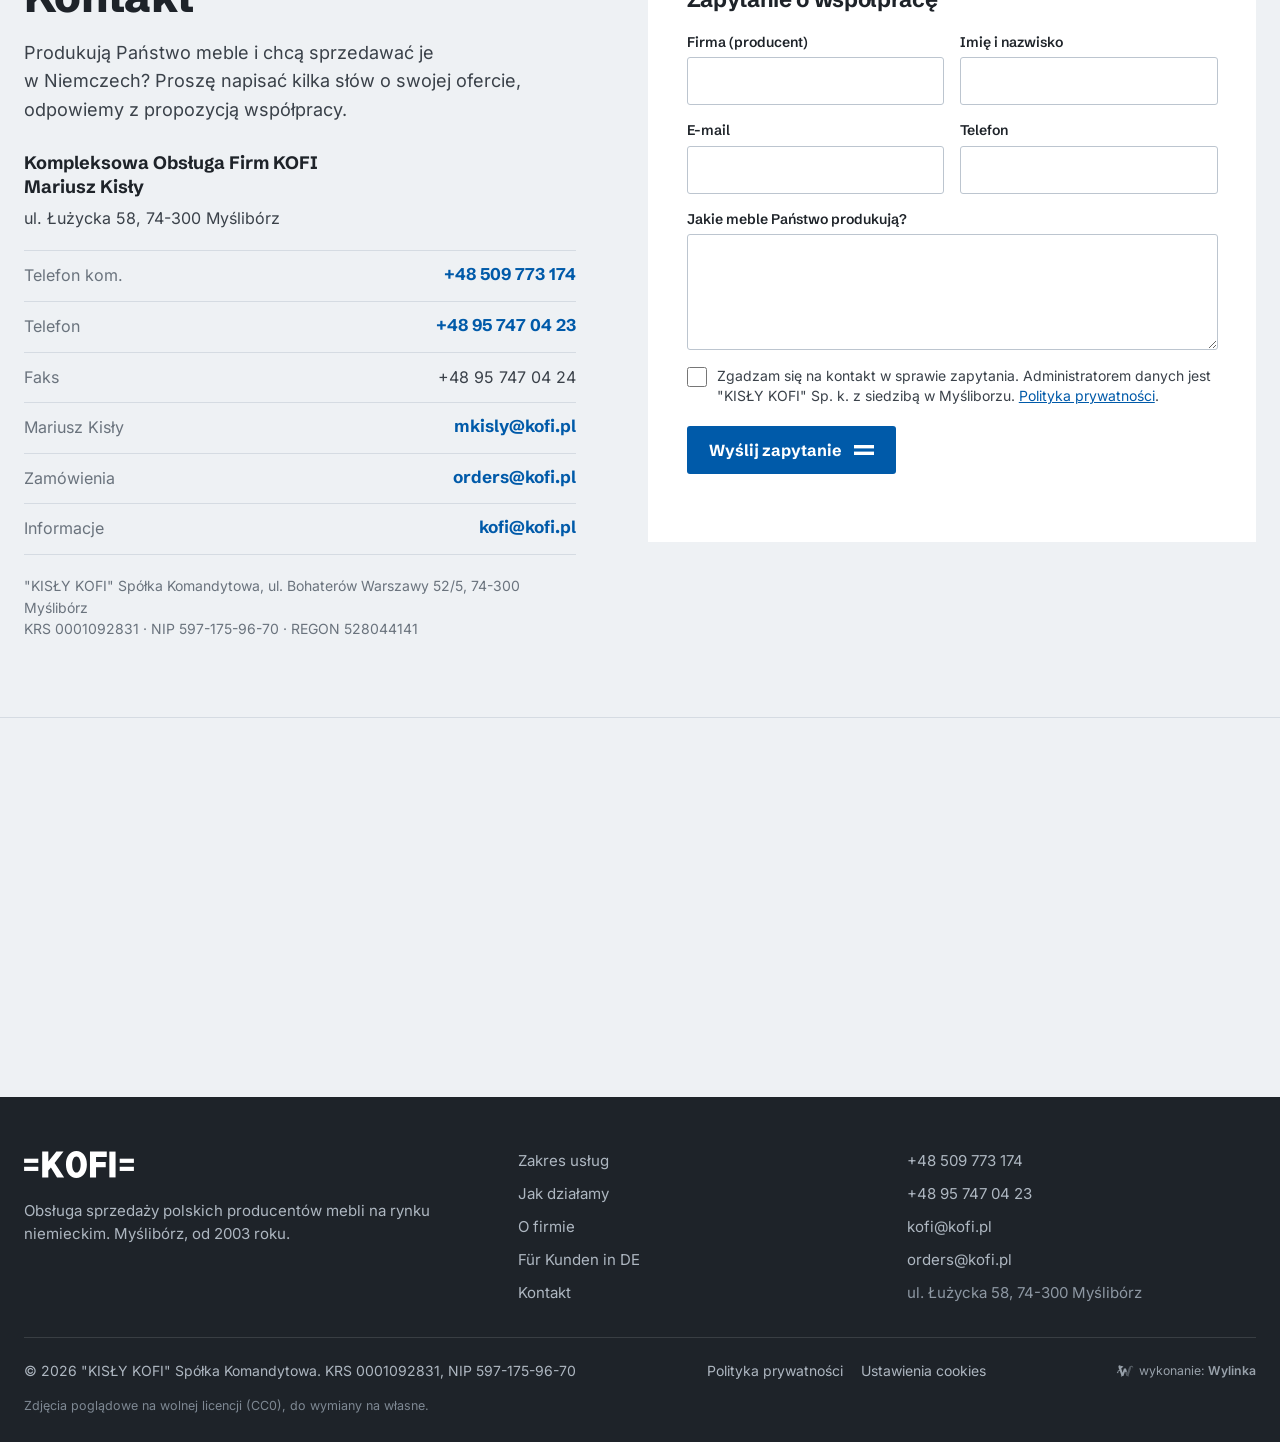
==== commit 5d39432c: "Szybkosc strony: style w head, male pliki fontow z preloadem, mniejsze zdjecia pierwszego ekranu, ba" ====
--- a/index.html
+++ b/index.html
@@ -1,511 +1,718 @@
-<!doctype html>
-<html lang="pl-PL">
-<head>
-<meta name="robots" content="noindex,nofollow">
-<meta charset="UTF-8">
-<meta name="viewport" content="width=device-width,initial-scale=1,viewport-fit=cover">
-<title>KOFI Myślibórz - sprzedaż mebli w Niemczech dla producentów</title>
-<link rel="preload" href="https://disaster26.github.io/kofi-strona/wp-content/themes/kofi/assets/fonts/schibsted-latin.woff2" as="font" type="font/woff2" crossorigin>
-<link rel="preload" href="https://disaster26.github.io/kofi-strona/wp-content/themes/kofi/assets/fonts/inter-latin.woff2" as="font" type="font/woff2" crossorigin>
-<meta name="theme-color" content="#ffffff">
-<link rel="icon" href="https://disaster26.github.io/kofi-strona/wp-content/themes/kofi/assets/img/favicon.svg" type="image/svg+xml">
-<link rel="icon" href="https://disaster26.github.io/kofi-strona/wp-content/themes/kofi/assets/img/favicon.png" sizes="192x192">
-<link rel="apple-touch-icon" href="https://disaster26.github.io/kofi-strona/wp-content/themes/kofi/assets/img/favicon.png">
-<link rel="preload" as="image" href="https://disaster26.github.io/kofi-strona/wp-content/themes/kofi/assets/img/start/hero-m.webp" media="(max-width:860px)">
-<link rel="preload" as="image" href="https://disaster26.github.io/kofi-strona/wp-content/themes/kofi/assets/img/start/hero-2400.webp" media="(min-width:861px)">
-<meta name="description" content="KOFI z Myśliborza od 2003 r. obsługuje w imieniu polskich producentów mebli hurtowych klientów z Niemiec: zamówienia, faktury, dokumenty, reklamacje.">
-<link rel="canonical" href="https://disaster26.github.io/kofi-strona/">
-<meta property="og:type" content="website"><meta property="og:locale" content="pl_PL"><meta property="og:site_name" content="KOFI - Kompleksowa Obsługa Firm"><meta property="og:title" content="KOFI Myślibórz - sprzedaż mebli w Niemczech dla producentów"><meta property="og:description" content="KOFI z Myśliborza od 2003 r. obsługuje w imieniu polskich producentów mebli hurtowych klientów z Niemiec: zamówienia, faktury, dokumenty, reklamacje."><meta property="og:url" content="https://disaster26.github.io/kofi-strona/"><meta property="og:image" content="https://disaster26.github.io/kofi-strona/wp-content/themes/kofi/assets/img/start/hero-2400.webp">
-<script type="application/ld+json">{"@context":"https://schema.org","@type":["Organization","LocalBusiness"],"@id":"https://disaster26.github.io/kofi-strona/#firma","name":"KOFI - Kompleksowa Obsługa Firm","legalName":"KISŁY KOFI Spółka Komandytowa","alternateName":"KOFI","description":"KOFI z Myśliborza od 2003 r. obsługuje w imieniu polskich producentów mebli hurtowych klientów z Niemiec: zamówienia, faktury, dokumenty, reklamacje.","url":"https://disaster26.github.io/kofi-strona/","logo":"https://disaster26.github.io/kofi-strona/wp-content/themes/kofi/assets/img/favicon.png","image":"https://disaster26.github.io/kofi-strona/wp-content/themes/kofi/assets/img/start/hero-2400.webp","telephone":"+48 509 773 174","faxNumber":"+48 95 747 04 24","email":"kofi@kofi.pl","address":{"@type":"PostalAddress","streetAddress":"Łużycka 58","postalCode":"74-300","addressLocality":"Myślibórz","addressRegion":"zachodniopomorskie","addressCountry":"PL"},"hasMap":"https://www.google.com/maps/search/?api=1&query=ul.%20%C5%81u%C5%BCycka%2058%2C%2074-300%20My%C5%9Blib%C3%B3rz","foundingDate":"2003","founder":{"@type":"Person","name":"Mariusz Kisły"},"taxID":"5971759670","vatID":"PL5971759670","areaServed":[{"@type":"Country","name":"Polska"},{"@type":"Country","name":"Niemcy"}],"knowsLanguage":["pl","de"],"contactPoint":[{"@type":"ContactPoint","contactType":"customer service","telephone":"+48 509 773 174","email":"kofi@kofi.pl","availableLanguage":["Polish","German"]},{"@type":"ContactPoint","contactType":"sales","email":"orders@kofi.pl","telephone":"+48 95 747 04 23","availableLanguage":["German","Polish"]}]}</script>
-
-<style id="global-styles-inline-css">
-:root{--wp--preset--aspect-ratio--square: 1;--wp--preset--aspect-ratio--4-3: 4/3;--wp--preset--aspect-ratio--3-4: 3/4;--wp--preset--aspect-ratio--3-2: 3/2;--wp--preset--aspect-ratio--2-3: 2/3;--wp--preset--aspect-ratio--16-9: 16/9;--wp--preset--aspect-ratio--9-16: 9/16;--wp--preset--color--black: #000000;--wp--preset--color--cyan-bluish-gray: #abb8c3;--wp--preset--color--white: #ffffff;--wp--preset--color--pale-pink: #f78da7;--wp--preset--color--vivid-red: #cf2e2e;--wp--preset--color--luminous-vivid-orange: #ff6900;--wp--preset--color--luminous-vivid-amber: #fcb900;--wp--preset--color--light-green-cyan: #7bdcb5;--wp--preset--color--vivid-green-cyan: #00d084;--wp--preset--color--pale-cyan-blue: #8ed1fc;--wp--preset--color--vivid-cyan-blue: #0693e3;--wp--preset--color--vivid-purple: #9b51e0;--wp--preset--gradient--vivid-cyan-blue-to-vivid-purple: linear-gradient(135deg,rgb(6,147,227) 0%,rgb(155,81,224) 100%);--wp--preset--gradient--light-green-cyan-to-vivid-green-cyan: linear-gradient(135deg,rgb(122,220,180) 0%,rgb(0,208,130) 100%);--wp--preset--gradient--luminous-vivid-amber-to-luminous-vivid-orange: linear-gradient(135deg,rgb(252,185,0) 0%,rgb(255,105,0) 100%);--wp--preset--gradient--luminous-vivid-orange-to-vivid-red: linear-gradient(135deg,rgb(255,105,0) 0%,rgb(207,46,46) 100%);--wp--preset--gradient--very-light-gray-to-cyan-bluish-gray: linear-gradient(135deg,rgb(238,238,238) 0%,rgb(169,184,195) 100%);--wp--preset--gradient--cool-to-warm-spectrum: linear-gradient(135deg,rgb(74,234,220) 0%,rgb(151,120,209) 20%,rgb(207,42,186) 40%,rgb(238,44,130) 60%,rgb(251,105,98) 80%,rgb(254,248,76) 100%);--wp--preset--gradient--blush-light-purple: linear-gradient(135deg,rgb(255,206,236) 0%,rgb(152,150,240) 100%);--wp--preset--gradient--blush-bordeaux: linear-gradient(135deg,rgb(254,205,165) 0%,rgb(254,45,45) 50%,rgb(107,0,62) 100%);--wp--preset--gradient--luminous-dusk: linear-gradient(135deg,rgb(255,203,112) 0%,rgb(199,81,192) 50%,rgb(65,88,208) 100%);--wp--preset--gradient--pale-ocean: linear-gradient(135deg,rgb(255,245,203) 0%,rgb(182,227,212) 50%,rgb(51,167,181) 100%);--wp--preset--gradient--electric-grass: linear-gradient(135deg,rgb(202,248,128) 0%,rgb(113,206,126) 100%);--wp--preset--gradient--midnight: linear-gradient(135deg,rgb(2,3,129) 0%,rgb(40,116,252) 100%);--wp--preset--font-size--small: 13px;--wp--preset--font-size--medium: 20px;--wp--preset--font-size--large: 36px;--wp--preset--font-size--x-large: 42px;--wp--preset--spacing--20: 0.44rem;--wp--preset--spacing--30: 0.67rem;--wp--preset--spacing--40: 1rem;--wp--preset--spacing--50: 1.5rem;--wp--preset--spacing--60: 2.25rem;--wp--preset--spacing--70: 3.38rem;--wp--preset--spacing--80: 5.06rem;--wp--preset--shadow--natural: 6px 6px 9px rgba(0, 0, 0, 0.2);--wp--preset--shadow--deep: 12px 12px 50px rgba(0, 0, 0, 0.4);--wp--preset--shadow--sharp: 6px 6px 0px rgba(0, 0, 0, 0.2);--wp--preset--shadow--outlined: 6px 6px 0px -3px rgb(255, 255, 255), 6px 6px rgb(0, 0, 0);--wp--preset--shadow--crisp: 6px 6px 0px rgb(0, 0, 0);}.wp-block-button{--wp--preset--dimension--25: 25%;--wp--preset--dimension--50: 50%;--wp--preset--dimension--75: 75%;--wp--preset--dimension--100: 100%;}:where(body) { margin: 0; }:where(.is-layout-flex){gap: 0.5em;}:where(.is-layout-grid){gap: 0.5em;}body .is-layout-flex{display: flex;}.is-layout-flex{flex-wrap: wrap;align-items: center;}.is-layout-flex > :is(*, div){margin: 0;}body .is-layout-grid{display: grid;}.is-layout-grid > :is(*, div){margin: 0;}body{padding-top: 0px;padding-right: 0px;padding-bottom: 0px;padding-left: 0px;}:root :where(.wp-element-button, .wp-block-button__link){background-color: #32373c;border-width: 0;color: #fff;font-family: inherit;font-size: inherit;font-style: inherit;font-weight: inherit;letter-spacing: inherit;line-height: inherit;padding-top: calc(0.667em + 2px);padding-right: calc(1.333em + 2px);padding-bottom: calc(0.667em + 2px);padding-left: calc(1.333em + 2px);text-decoration: none;text-transform: inherit;}.has-black-color{color: var(--wp--preset--color--black) !important;}.has-cyan-bluish-gray-color{color: var(--wp--preset--color--cyan-bluish-gray) !important;}.has-white-color{color: var(--wp--preset--color--white) !important;}.has-pale-pink-color{color: var(--wp--preset--color--pale-pink) !important;}.has-vivid-red-color{color: var(--wp--preset--color--vivid-red) !important;}.has-luminous-vivid-orange-color{color: var(--wp--preset--color--luminous-vivid-orange) !important;}.has-luminous-vivid-amber-color{color: var(--wp--preset--color--luminous-vivid-amber) !important;}.has-light-green-cyan-color{color: var(--wp--preset--color--light-green-cyan) !important;}.has-vivid-green-cyan-color{color: var(--wp--preset--color--vivid-green-cyan) !important;}.has-pale-cyan-blue-color{color: var(--wp--preset--color--pale-cyan-blue) !important;}.has-vivid-cyan-blue-color{color: var(--wp--preset--color--vivid-cyan-blue) !important;}.has-vivid-purple-color{color: var(--wp--preset--color--vivid-purple) !important;}.has-black-background-color{background-color: var(--wp--preset--color--black) !important;}.has-cyan-bluish-gray-background-color{background-color: var(--wp--preset--color--cyan-bluish-gray) !important;}.has-white-background-color{background-color: var(--wp--preset--color--white) !important;}.has-pale-pink-background-color{background-color: var(--wp--preset--color--pale-pink) !important;}.has-vivid-red-background-color{background-color: var(--wp--preset--color--vivid-red) !important;}.has-luminous-vivid-orange-background-color{background-color: var(--wp--preset--color--luminous-vivid-orange) !important;}.has-luminous-vivid-amber-background-color{background-color: var(--wp--preset--color--luminous-vivid-amber) !important;}.has-light-green-cyan-background-color{background-color: var(--wp--preset--color--light-green-cyan) !important;}.has-vivid-green-cyan-background-color{background-color: var(--wp--preset--color--vivid-green-cyan) !important;}.has-pale-cyan-blue-background-color{background-color: var(--wp--preset--color--pale-cyan-blue) !important;}.has-vivid-cyan-blue-background-color{background-color: var(--wp--preset--color--vivid-cyan-blue) !important;}.has-vivid-purple-background-color{background-color: var(--wp--preset--color--vivid-purple) !important;}.has-black-border-color{border-color: var(--wp--preset--color--black) !important;}.has-cyan-bluish-gray-border-color{border-color: var(--wp--preset--color--cyan-bluish-gray) !important;}.has-white-border-color{border-color: var(--wp--preset--color--white) !important;}.has-pale-pink-border-color{border-color: var(--wp--preset--color--pale-pink) !important;}.has-vivid-red-border-color{border-color: var(--wp--preset--color--vivid-red) !important;}.has-luminous-vivid-orange-border-color{border-color: var(--wp--preset--color--luminous-vivid-orange) !important;}.has-luminous-vivid-amber-border-color{border-color: var(--wp--preset--color--luminous-vivid-amber) !important;}.has-light-green-cyan-border-color{border-color: var(--wp--preset--color--light-green-cyan) !important;}.has-vivid-green-cyan-border-color{border-color: var(--wp--preset--color--vivid-green-cyan) !important;}.has-pale-cyan-blue-border-color{border-color: var(--wp--preset--color--pale-cyan-blue) !important;}.has-vivid-cyan-blue-border-color{border-color: var(--wp--preset--color--vivid-cyan-blue) !important;}.has-vivid-purple-border-color{border-color: var(--wp--preset--color--vivid-purple) !important;}.has-vivid-cyan-blue-to-vivid-purple-gradient-background{background: var(--wp--preset--gradient--vivid-cyan-blue-to-vivid-purple) !important;}.has-light-green-cyan-to-vivid-green-cyan-gradient-background{background: var(--wp--preset--gradient--light-green-cyan-to-vivid-green-cyan) !important;}.has-luminous-vivid-amber-to-luminous-vivid-orange-gradient-background{background: var(--wp--preset--gradient--luminous-vivid-amber-to-luminous-vivid-orange) !important;}.has-luminous-vivid-orange-to-vivid-red-gradient-background{background: var(--wp--preset--gradient--luminous-vivid-orange-to-vivid-red) !important;}.has-very-light-gray-to-cyan-bluish-gray-gradient-background{background: var(--wp--preset--gradient--very-light-gray-to-cyan-bluish-gray) !important;}.has-cool-to-warm-spectrum-gradient-background{background: var(--wp--preset--gradient--cool-to-warm-spectrum) !important;}.has-blush-light-purple-gradient-background{background: var(--wp--preset--gradient--blush-light-purple) !important;}.has-blush-bordeaux-gradient-background{background: var(--wp--preset--gradient--blush-bordeaux) !important;}.has-luminous-dusk-gradient-background{background: var(--wp--preset--gradient--luminous-dusk) !important;}.has-pale-ocean-gradient-background{background: var(--wp--preset--gradient--pale-ocean) !important;}.has-electric-grass-gradient-background{background: var(--wp--preset--gradient--electric-grass) !important;}.has-midnight-gradient-background{background: var(--wp--preset--gradient--midnight) !important;}.has-small-font-size{font-size: var(--wp--preset--font-size--small) !important;}.has-medium-font-size{font-size: var(--wp--preset--font-size--medium) !important;}.has-large-font-size{font-size: var(--wp--preset--font-size--large) !important;}.has-x-large-font-size{font-size: var(--wp--preset--font-size--x-large) !important;}
-/*# sourceURL=global-styles-inline-css */
-</style>
-
-<link rel='stylesheet' id='kofi-css' href='https://disaster26.github.io/kofi-strona/wp-content/themes/kofi/assets/css/site.css?ver=1.0.0-1794582515' media='all' />
-</head>
-<body class="home wp-singular page-template-default page page-id-4 wp-theme-kofi">
-<svg width="0" height="0" style="position:absolute" aria-hidden="true">
-  <defs>
-    <symbol id="logo" viewBox="0 0 170 48">
-      <rect x="0" y="15" width="22" height="6.5"/><rect x="0" y="27.5" width="22" height="6.5"/>
-      <path d="M28 4h9.5v15.5L50 4h11L47.2 21.6 62 44H51L41.5 28.6l-4 4.6V44H28z"/>
-      <path fill-rule="evenodd" d="M81 3.2c9.6 0 16.2 8.6 16.2 20.8S90.6 44.8 81 44.8 64.8 36.2 64.8 24 71.4 3.2 81 3.2zm0 8.3c-4 0-6.6 5-6.6 12.5S77 36.5 81 36.5s6.6-5 6.6-12.5S85 11.5 81 11.5z"/>
-      <path d="M102 4h26v8.2h-16.6v7.9h15v8.1h-15V44H102z"/>
-      <rect x="132" y="4" width="9.6" height="40"/>
-      <rect x="148" y="15" width="22" height="6.5"/><rect x="148" y="27.5" width="22" height="6.5"/>
-    </symbol>
-    <symbol id="tel" viewBox="0 0 24 24"><path d="M6.6 10.8a15.1 15.1 0 0 0 6.6 6.6l2.2-2.2c.3-.3.7-.4 1-.2 1.1.4 2.3.6 3.6.6.6 0 1 .4 1 1V20c0 .6-.4 1-1 1A17 17 0 0 1 3 4c0-.6.4-1 1-1h3.5c.6 0 1 .4 1 1 0 1.3.2 2.5.6 3.6.1.3 0 .7-.2 1z"/></symbol>
-    <symbol id="mail" viewBox="0 0 24 24"><path d="M3 5h18v14H3zm2 2v.5l7 4.6 7-4.6V7zm14 2.9-7 4.6-7-4.6V17h14z"/></symbol>
-    <symbol id="rownosc" viewBox="0 0 20 12"><rect y="1" width="20" height="3.4"/><rect y="7.6" width="20" height="3.4"/></symbol>
-  </defs>
-</svg>
-	<a class="pomin" href="#tresc">Przejdź do treści</a>
-<header class="nag" id="nag">
-  <div class="nag-in">
-    <a class="marka" href="#top" aria-label="KOFI, kompleksowa obsługa firm - strona główna">
-      <svg class="marka-znak" aria-hidden="true"><use href="#logo"/></svg>      <span class="marka-pod">kompleksowa obsługa firm</span>
-    </a>
-    <nav class="menu" id="menu" aria-label="Menu główne">
-            <a href="#uslugi">Zakres usług</a>
-            <a href="#schemat">Jak działamy</a>
-            <a href="#firma">O firmie</a>
-            <a href="#de" lang="de">Für Kunden in DE</a>
-            <a href="#kontakt">Kontakt</a>
-            <div class="menu-kontakt">
-        <a href="tel:+48509773174"><svg aria-hidden="true"><use href="#tel"/></svg>+48 509 773 174</a>
-        <a href="mailto:%6b&#111;%66&#105;%40%6b%6ffi%2ep&#108;"><svg aria-hidden="true"><use href="#mail"/></svg>k&#111;fi&#64;&#107;&#111;&#102;i&#46;&#112;l</a>      </div>
-    </nav>
-    <div class="nag-akcje">
-      <div class="jezyk" role="group" aria-label="Język"><a href="#top" class="jez-akt" aria-current="true">PL</a><a href="#de" lang="de" hreflang="de">DE</a></div>
-      <a class="nag-tel" href="tel:+48509773174" aria-label="Zadzwoń: +48 509 773 174"><svg aria-hidden="true"><use href="#tel"/></svg><span>509 773 174</span></a>
-      <a class="btn btn-nag" href="#kontakt">Zapytaj o współpracę</a>
-      <button class="burger" id="burger" type="button" aria-expanded="false" aria-controls="menu" aria-label="Otwórz menu"><span></span><span></span></button>
-    </div>
-  </div>
-</header>
-<main id="tresc">
-  <section class="hero" id="top" aria-labelledby="h1">-
-    <div class="hero-foto">-
-      <picture>-
-        <source media="(max-width:860px)" srcset="https://disaster26.github.io/kofi-strona/wp-content/themes/kofi/assets/img/start/hero-m.webp">-
-        <img src="https://disaster26.github.io/kofi-strona/wp-content/themes/kofi/assets/img/start/hero-2400.webp" alt="Salon z sofą i stolikiem kawowym" width="2400" height="1602" loading="eager" decoding="async" draggable="false" fetchpriority="high">      </picture>-
-    </div>-
-    <div class="hero-in">-
-      <p class="hero-gdzie">Myślibórz, przy granicy z&nbsp;Niemcami. Od 2003 roku.</p>-
-      <h1 id="h1">Produkujecie meble. My prowadzimy Państwa klientów w&nbsp;Niemczech.</h1>-
-      <p class="hero-lead">Obsługujemy hurtowych odbiorców z&nbsp;Niemiec w&nbsp;imieniu polskich producentów: po niemiecku, od oferty i&nbsp;zamówienia, przez faktury i&nbsp;dokumenty przewozowe, aż po reklamacje.</p>-
-      <p class="hero-lead-m">Obsługa hurtowych odbiorców z&nbsp;Niemiec w&nbsp;imieniu producenta: po niemiecku, od zamówienia po reklamację.</p>-
-      <div class="hero-akcje" id="heroAkcje">-
-        <a class="btn" href="#kontakt">Zapytaj o&nbsp;współpracę <svg class="btn-rown" aria-hidden="true"><use href="#rownosc"/></svg></a>-
-      </div>-
-      <div class="most" aria-label="Polski producent, KOFI, odbiorca w Niemczech">-
-        <span>Producent <em>w Polsce</em><em class="k">(PL)</em></span>-
-        <i aria-hidden="true"></i>-
-        <b>KOFI</b>-
-        <i aria-hidden="true"></i>-
-        <span>Odbiorca <em>w Niemczech</em><em class="k">(DE)</em></span>-
-      </div>-
-    </div>-
-  </section>-
--
-  <section class="sek uslugi" id="uslugi" aria-labelledby="h-uslugi">-
-    <div class="wrap">-
-      <div class="sek-glowa">-
-        <h2 id="h-uslugi">Co przejmujemy od producenta</h2>-
-        <p>Państwo skupiają się na produkcji. Całą codzienną obsługę klienta z&nbsp;Niemiec, z&nbsp;korespondencją i&nbsp;dokumentami, prowadzimy w&nbsp;Państwa imieniu.</p>      </div>-
-    </div>-
-    <div class="tor-ram">-
-      <div class="tor" id="torUslug" data-przewijak>-
-                <article class="karta">-
-                    <div class="kar" data-karuzela>-
-            <div class="kar-tor"><img src="https://disaster26.github.io/kofi-strona/wp-content/themes/kofi/assets/img/start/desk.webp" alt="Biurko z klawiaturą i notesem" width="960" height="640" loading="lazy" decoding="async" draggable="false"><img src="https://disaster26.github.io/kofi-strona/wp-content/themes/kofi/assets/img/start/leather.webp" alt="Sala spotkań ze skórzanymi fotelami" width="1200" height="809" loading="lazy" decoding="async" draggable="false"></div>-
-                        <button class="kar-l" type="button" aria-label="Poprzednie zdjęcie">&#8249;</button><button class="kar-p" type="button" aria-label="Następne zdjęcie">&#8250;</button>-
-            <span class="kar-licz">1 / 2</span>-
-                      </div>-
-                    <div class="karta-tr">-
-            <h3>Klient i&nbsp;zamówienia po niemiecku</h3>-
-            <ul class="lista">-
-              <li>obsługa klientów w&nbsp;języku niemieckim w&nbsp;imieniu producenta</li><li>przyjmowanie i&nbsp;potwierdzanie zamówień w&nbsp;formie, jakiej wymaga klient</li><li>planowanie zamówień według Państwa zdolności produkcyjnych i&nbsp;spedycyjnych</li>            </ul>-
-          </div>-
-        </article>-
-                <article class="karta">-
-                    <div class="kar" data-karuzela>-
-            <div class="kar-tor"><img src="https://disaster26.github.io/kofi-strona/wp-content/themes/kofi/assets/img/start/doc.webp" alt="Dokument z długopisem na biurku" width="960" height="720" loading="lazy" decoding="async" draggable="false"><img src="https://disaster26.github.io/kofi-strona/wp-content/themes/kofi/assets/img/start/letter.webp" alt="Podpisany dokument na biurku" width="960" height="640" loading="lazy" decoding="async" draggable="false"></div>-
-                        <button class="kar-l" type="button" aria-label="Poprzednie zdjęcie">&#8249;</button><button class="kar-p" type="button" aria-label="Następne zdjęcie">&#8250;</button>-
-            <span class="kar-licz">1 / 2</span>-
-                      </div>-
-                    <div class="karta-tr">-
-            <h3>Faktury i&nbsp;dokumenty</h3>-
-            <ul class="lista">-
-              <li>faktury i&nbsp;korekty w&nbsp;imieniu producenta, zgodne z&nbsp;wymogami klienta</li><li>dokumentacja spedycyjna do każdej dostawy</li><li>dokumenty produktu: etykiety, karty gwarancyjne, karty mebli</li>            </ul>-
-          </div>-
-        </article>-
-                <article class="karta">-
-                    <div class="kar" data-karuzela>-
-            <div class="kar-tor"><img src="https://disaster26.github.io/kofi-strona/wp-content/themes/kofi/assets/img/start/hand.webp" alt="Uścisk dłoni przy stole" width="960" height="640" loading="lazy" decoding="async" draggable="false"><img src="https://disaster26.github.io/kofi-strona/wp-content/themes/kofi/assets/img/start/chairs.webp" alt="Stół i krzesła w jasnym wnętrzu" width="960" height="640" loading="lazy" decoding="async" draggable="false"></div>-
-                        <button class="kar-l" type="button" aria-label="Poprzednie zdjęcie">&#8249;</button><button class="kar-p" type="button" aria-label="Następne zdjęcie">&#8250;</button>-
-            <span class="kar-licz">1 / 2</span>-
-                      </div>-
-                    <div class="karta-tr">-
-            <h3>Negocjacje i&nbsp;obsługa po sprzedaży</h3>-
-            <ul class="lista">-
-              <li>udział w&nbsp;negocjacjach cen i&nbsp;warunków płatności między klientem a&nbsp;producentem</li><li>reklamacje i&nbsp;gwarancje po dokonanej sprzedaży</li>            </ul>-
-          </div>-
-        </article>-
-                <article class="karta">-
-                    <div class="kar" data-karuzela>-
-            <div class="kar-tor"><img src="https://disaster26.github.io/kofi-strona/wp-content/themes/kofi/assets/img/start/sketch.webp" alt="Szkic krzesła na papierze" width="960" height="640" loading="lazy" decoding="async" draggable="false"><img src="https://disaster26.github.io/kofi-strona/wp-content/themes/kofi/assets/img/start/sun.webp" alt="Stół z ławą w nasłonecznionym wnętrzu" width="1200" height="796" loading="lazy" decoding="async" draggable="false"></div>-
-                        <button class="kar-l" type="button" aria-label="Poprzednie zdjęcie">&#8249;</button><button class="kar-p" type="button" aria-label="Następne zdjęcie">&#8250;</button>-
-            <span class="kar-licz">1 / 2</span>-
-                      </div>-
-                    <div class="karta-tr">-
-            <h3>Rynek niemiecki</h3>-
-            <ul class="lista">-
-              <li>organizacja działań marketingowych na terenie Niemiec</li><li>pomoc w&nbsp;dostosowaniu oferty produkcyjnej do wymogów rynku</li>            </ul>-
-          </div>-
-        </article>-
-              </div>-
-      <div class="tor-str">-
-        <button class="tor-b" type="button" data-tor="torUslug" data-kier="-1" aria-label="Przewiń w lewo">&#8249;</button>-
-        <button class="tor-b" type="button" data-tor="torUslug" data-kier="1" aria-label="Przewiń w prawo">&#8250;</button>-
-      </div>-
-    </div>-
-  </section>-
--
-  <section class="sek schemat" id="schemat" aria-labelledby="h-schemat">-
-    <div class="wrap">-
-      <div class="sek-glowa">-
-        <h2 id="h-schemat">Jak działamy</h2>-
-        <p>Kilku producentów, wielu odbiorców i&nbsp;jeden punkt kontaktu pośrodku. Klient ma oferty poszczególnych producentów i&nbsp;sam wybiera, u&nbsp;kogo zamawia. Od nas dostaje terminy dostaw, a&nbsp;dokumenty od każdego producenta w&nbsp;takim samym formacie.</p>      </div>-
-      <div class="sch" role="img" aria-label="Schemat: hurtowi odbiorcy w Niemczech składają zamówienia przez przedstawiciela w Niemczech i KOFI, KOFI przekazuje je polskim producentom mebli i wystawia dokumenty, meble jadą od producenta prosto do odbiorcy.">-
-        <div class="sch-kol sch-de">-
-          <p class="sch-tyt">Niemcy</p>-
-          <span class="sch-box">Hurtowy odbiorca</span>-
-          <span class="sch-box">Hurtowy odbiorca</span>-
-          <span class="sch-box">Hurtowy odbiorca</span>-
-        </div>-
-        <div class="sch-srodek">-
-          <span class="sch-przed">Przedstawiciel w Niemczech</span>-
-          <div class="tr t-zam"><i></i><span>Zamówienia</span></div>-
-          <span class="sch-kofi"><svg aria-hidden="true"><use href="#logo"/></svg></span>-
-          <div class="tr t-dok"><i></i><span>Dokumenty</span></div>-
-          <div class="tr t-meb"><i></i><span>Meble prosto do odbiorcy</span></div>-
-        </div>-
-        <div class="sch-kol sch-pl">-
-          <p class="sch-tyt">Polska</p>-
-          <span class="sch-box">Producent mebli</span>-
-          <span class="sch-box">Producent mebli</span>-
-          <span class="sch-box">Producent mebli</span>-
-          <span class="sch-box">Producent mebli</span>-
-        </div>-
-      </div>-
-    </div>-
-  </section>-
--
-  <section class="pas" aria-labelledby="h-pas">-
-    <img src="https://disaster26.github.io/kofi-strona/wp-content/themes/kofi/assets/img/start/truck.webp" alt="Ciężarówki na autostradzie" width="960" height="640" loading="lazy" decoding="async" draggable="false">    <div class="pas-in">-
-      <h2 id="h-pas">Blisko granicy. A&nbsp;odległość od producenta nie gra roli.</h2>-
-      <p>Siedziba KOFI jest w&nbsp;Myśliborzu, na trasie Szczecin - Gorzów Wlkp., 75 km na południe od Szczecina. Z&nbsp;producentami z&nbsp;całej Polski pracujemy na co dzień przez internet i&nbsp;system CRM, więc nie trzeba być za ścianą fabryki.</p>    </div>-
-  </section>-
--
-  <section class="sek firma" id="firma" aria-labelledby="h-firma">-
-    <div class="wrap firma-siatka">-
-      <div class="firma-tekst">-
-        <h2 id="h-firma">O&nbsp;firmie</h2>-
-        <p>Kompleksowa Obsługa Firm KOFI działa od 2003 roku i&nbsp;specjalizuje się w&nbsp;obsłudze firm z&nbsp;branży meblarskiej. Dziś obsługujemy hurtowych klientów z&nbsp;Niemiec w&nbsp;imieniu kilku producentów z&nbsp;całej Polski.</p><p>Nasi przedstawiciele handlowi mają doświadczenie w&nbsp;negocjacjach i&nbsp;kontaktach z&nbsp;klientami z&nbsp;Niemiec, a&nbsp;do tego dobrze znają produkcję mebli i&nbsp;ich spedycję. Kontakty z&nbsp;klientami prowadzimy w&nbsp;nowoczesnym systemie CRM.</p>                <p class="firma-osoba">Właściciel: <b>Mariusz Kisły</b></p>-
-              </div>-
-      <div class="rowne">-
-        <div class="rowne-str">-
-          <h3>Producent zyskuje</h3>-
-          <ul class="lista"><li>obsługę klienta bez własnego działu z&nbsp;językiem niemieckim</li><li>mniej korespondencji i&nbsp;dokumentów po swojej stronie</li><li>know-how sprzedaży za granicą bez inwestycji w&nbsp;infrastrukturę IT</li></ul>-
-        </div>-
-        <svg class="rowne-znak" aria-hidden="true"><use href="#rownosc"/></svg>        <div class="rowne-str">-
-          <h3>Odbiorca w&nbsp;Niemczech zyskuje</h3>-
-          <ul class="lista"><li>jeden kontakt do kilku producentów</li><li>dokumenty w&nbsp;identycznym formacie od każdego z&nbsp;nich</li><li>rozmowę po niemiecku i&nbsp;jasne terminy dostaw</li></ul>-
-        </div>-
-      </div>-
-      <div class="firma-dalej">-
-        <p><b>Szukamy kolejnych producentów.</b> Rozbudowujemy sieć producentów z&nbsp;Polski, którzy chcą sprzedawać w&nbsp;Niemczech, i&nbsp;rozmawiamy z&nbsp;odbiorcami na kolejnych rynkach.</p>-
-        <a class="btn btn-jasny" href="#kontakt">Porozmawiajmy o&nbsp;Państwa meblach</a>-
-      </div>-
-    </div>-
-  </section>-
--
-  <section class="sek de" id="de" lang="de" aria-labelledby="h-de">-
-    <div class="wrap de-siatka">-
-      <div>-
-        <h2 id="h-de">Für Großhandelskunden in Deutschland</h2>-
-        <p>KOFI betreut Möbel-Großhändler in Deutschland im Namen mehrerer polnischer Hersteller. Sie erhalten die Angebote der einzelnen Hersteller, entscheiden selbst, bei wem Sie bestellen, und erfahren von uns die möglichen Liefertermine.</p><p>Auftragsbestätigungen, Rechnungen und Versanddokumente bekommen Sie von jedem Hersteller im gleichen Format, und Ihre Ansprechpartner sprechen Deutsch.</p>                <ul class="lista de-lista"><li>Ansprechpartner auf Deutsch für Angebote, Bestellungen und Reklamationen</li><li>Einheitliche Dokumente von allen Herstellern</li><li>Lieferung direkt vom Hersteller zu Ihnen</li></ul>-
-              </div>-
-      <div class="de-kontakt">-
-        <p><span>Bestellungen</span><a href="mailto:&#111;rde%72%73&#064;%6bof%69.&#112;%6c">&#111;&#114;&#100;&#101;&#114;&#115;&#64;kofi.p&#108;</a></p>        <p><span>Informationen</span><a href="mailto:%6bof%69&#064;&#107;&#111;f&#105;&#046;%70&#108;">k&#111;&#102;i&#64;&#107;&#111;f&#105;&#46;pl</a></p>        <p><span>Telefon</span><a href="tel:+48957470423">+48 95 747 04 23</a></p>      </div>-
-    </div>-
-  </section>-
--
-  <section class="sek kontakt" id="kontakt" aria-labelledby="h-kontakt">-
-    <div class="wrap kontakt-siatka">-
-      <div class="kontakt-dane">-
-        <h2 id="h-kontakt">Kontakt</h2>-
-        <p class="kontakt-lead">Produkują Państwo meble i&nbsp;chcą sprzedawać je w&nbsp;Niemczech? Proszę napisać kilka słów o&nbsp;swojej ofercie, odpowiemy z&nbsp;propozycją współpracy.</p>        <address>-
-          <b>Kompleksowa Obsługa Firm KOFI<br>Mariusz Kisły</b>-
-          ul. Łużycka 58, 74-300 Myślibórz        </address>-
-        <ul class="kontakt-lista">-
-          <li><span>Telefon kom.</span><a href="tel:+48509773174">+48 509 773 174</a></li>          <li><span>Telefon</span><a href="tel:+48957470423">+48 95 747 04 23</a></li>          <li><span>Faks</span>+48 95 747 04 24</li>          <li><span>Mariusz Kisły</span><a href="mailto:&#109;k%69&#115;l&#121;&#064;kofi.&#112;l">mk&#105;&#115;&#108;&#121;&#64;&#107;o&#102;&#105;.p&#108;</a></li>          <li><span>Zamówienia</span><a href="mailto:&#111;&#114;&#100;%65rs%40k&#111;f&#105;%2ep&#108;">ord&#101;rs&#64;k&#111;f&#105;&#46;pl</a></li>          <li><span>Informacje</span><a href="mailto:%6b&#111;%66&#105;&#064;ko%66%69%2e&#112;l">ko&#102;&#105;&#64;&#107;o&#102;&#105;&#46;p&#108;</a></li>        </ul>-
-        <p class="kontakt-rej">&quot;KISŁY KOFI&quot; Spółka Komandytowa, ul. Bohaterów Warszawy 52/5, 74-300 Myślibórz<br>KRS 0001092831 &middot; NIP 597-175-96-70 &middot; REGON 528044141</p>-
-      </div>-
-      <form class="form" id="form" method="post" action="#" data-test="Wersja testowa: formularz jeszcze nie wysyła wiadomości. Po uruchomieniu strony na kofi.pl zapytania będą trafiać na skrzynkę firmy, a pytający dostanie potwierdzenie." novalidate>-
-        <input type="hidden" name="action" value="kofi_kontakt">-
-        <h3>Zapytanie o&nbsp;współpracę</h3>-
-        <div class="pola">-
-          <label>Firma (producent)<input name="firma" autocomplete="organization" maxlength="200"></label>-
-          <label>Imię i nazwisko<input name="imie" autocomplete="name" maxlength="120"></label>-
-          <label>E-mail<input name="email" type="email" autocomplete="email" maxlength="120"></label>-
-          <label>Telefon<input name="tel" type="tel" autocomplete="tel" maxlength="40"></label>-
-        </div>-
-        <label>Jakie meble Państwo produkują?<textarea name="wiad" rows="4" maxlength="5000"></textarea></label>-
-        <label class="pulapka" aria-hidden="true">Strona www firmy<input name="www_firmy" tabindex="-1" autocomplete="off"></label>-
-        <input type="hidden" name="czas" value="0">-
-        <label class="zgoda"><input type="checkbox" name="zgoda" value="1"> <span>Zgadzam się na kontakt w&nbsp;sprawie zapytania. Administratorem danych jest &quot;KISŁY KOFI&quot; Sp. k. z&nbsp;siedzibą w&nbsp;Myśliborzu. <a href="https://disaster26.github.io/kofi-strona/polityka-prywatnosci/">Polityka prywatności</a>.</span></label>-
-        <button class="btn" type="submit">Wyślij zapytanie <svg class="btn-rown" aria-hidden="true"><use href="#rownosc"/></svg></button>-
-        <p class="form-info" id="formInfo" role="status"></p>-
-      </form>-
-    </div>-
-    <div class="mapa" data-adres="ul. Łużycka 58, 74-300 Myślibórz">-
-      <iframe title="Mapa dojazdu: ul. Łużycka 58, 74-300 Myślibórz" src="https://www.google.com/maps?q=ul.%20%C5%81u%C5%BCycka%2058%2C%2074-300%20My%C5%9Blib%C3%B3rz&amp;z=15&amp;output=embed" loading="lazy" referrerpolicy="no-referrer-when-downgrade"></iframe>-
-    </div>-
-  </section>-
-</main>
-<footer class="stopka">
-  <div class="wrap stopka-in">
-    <div class="stopka-marka">
-      <svg aria-hidden="true"><use href="#logo"/></svg>      <p>Obsługa sprzedaży polskich producentów mebli na rynku niemieckim. Myślibórz, od 2003 roku.</p>
-    </div>
-    <nav class="stopka-menu" aria-label="Stopka">
-      <a href="#uslugi">Zakres usług</a>
-      <a href="#schemat">Jak działamy</a>
-      <a href="#firma">O firmie</a>
-      <a href="#de" lang="de">Für Kunden in DE</a>
-      <a href="#kontakt">Kontakt</a>
-    </nav>
-    <div class="stopka-kontakt">
-      <a href="tel:+48509773174">+48 509 773 174</a>
-      <a href="tel:+48957470423">+48 95 747 04 23</a>      <a href="mailto:k&#111;&#102;%69%40ko&#102;%69%2e%70l">k&#111;f&#105;&#64;kof&#105;&#46;pl</a>      <a href="mailto:o%72d%65rs&#064;%6b%6ffi&#046;%70l">&#111;&#114;&#100;&#101;&#114;s&#64;&#107;of&#105;.p&#108;</a>      <span>ul. Łużycka 58, 74-300 Myślibórz</span>
-    </div>
-  </div>
-  <div class="wrap stopka-dol">
-    <p>&copy; 2026 &quot;KISŁY KOFI&quot; Spółka Komandytowa. KRS 0001092831, NIP 597-175-96-70</p>
-    <p class="stopka-linki"><a href="https://disaster26.github.io/kofi-strona/polityka-prywatnosci/">Polityka prywatności</a><button type="button" class="link-cookies" data-cookies-otworz>Ustawienia cookies</button></p>
-    <style>.wylinka-badge{display:inline-flex;align-items:center;gap:.4em;color:inherit;text-decoration:none;font-size:.875em;line-height:1;opacity:.85}
-.wylinka-badge:hover,.wylinka-badge:focus-visible{opacity:1}
-.wylinka-badge:focus-visible{outline:2px solid currentColor;outline-offset:3px;border-radius:2px}
-.wylinka-badge svg{width:18px;height:18px;flex:none;overflow:visible}
-.wylinka-badge b{font-weight:600}
-.wylinka-badge .wy-old{opacity:.45;transform-origin:40px 30px;transition:transform .32s cubic-bezier(.3,.7,.4,1),opacity .32s ease-out}
-.wylinka-badge .wy-pod{opacity:0;transition:opacity .2s ease-out .08s}
-.wylinka-badge:hover .wy-old,.wylinka-badge:focus-visible .wy-old{transform:translate(9px,7px) rotate(9deg);opacity:0}
-.wylinka-badge:hover .wy-pod,.wylinka-badge:focus-visible .wy-pod{opacity:1}
-@media (prefers-reduced-motion:reduce){.wylinka-badge .wy-old,.wylinka-badge .wy-pod{transition:none}.wylinka-badge:hover .wy-old,.wylinka-badge:focus-visible .wy-old{transform:none;opacity:.45}.wylinka-badge:hover .wy-pod,.wylinka-badge:focus-visible .wy-pod{opacity:0}}</style><a class="wylinka-badge" href="https://wylinka.pl/?utm_source=kofi.pl&#038;utm_medium=stopka&#038;utm_campaign=wykonanie" rel="noopener" title="Strona wykonana przez Wylinka"><svg viewBox="0 0 64 64" aria-hidden="true" focusable="false" fill="currentColor"><path d="M9.8 22.8l-1.2-7.9 2.2-3.7 15.5 4.6-.5 1.5-7.2 5.5 4.7 15.6 5-15.6 7 0 4.1 12.7-4.2-.9-2.6 1.8-.8-2.2-5.3 15.6-4.3 0 .4 .2-2.1 2.8-1.3-1.1 1.1-1.4-3.1 .2-.1-1.7 2.2-.1-5.7-16.5-4.8 .6-.8 3.1 0 .5-.3 .5 .8 2.2-1.6 .5-.4-1.3-.8 1.6-1.5-.8 .8-1.6-1.4 .6-.6-1.6 2.3-.8 .2-.4 1.3-4.8 5.9-.8-2.4-6.9zM15.2 13.7l-.1-.4-.4 .8-.1 .8 .1 1 .1 .4 .3 .7 .3-.9 .1-.7 0-.8z"/><path class="wy-pod" d="M37.1 49.8l-4.5-13.3 2.6-1.8 4.2 .9 .9 2.8 3-9.7 0-.5 .1-.8 3.2-8.4 .5-1 .6-1 .9-1.1 1.3-1 1.1-.7 1.4-.5 1.4-.3 .7 0 .9 0 1.2 .3 1.4 .6 .8 .5 .7 .7 .6 .7 .5 .9 .3 .9 .1 .9 0 .8-.2 .9-.5 .9-.5 .6-.7 .5-.7 .3-.1-.1 0-.1 .5-.5 .3-.7 .2-.5 0-.6-.1-.6-.3-.7-.4-.5-.4-.4-.5-.3-.6-.3-.7 0-.7 .1-.6 .1-.5 .4-.5 .5-.3 .5-.2 .7-.1 1.5-1.4 5.1-.8 3.3-.3 .7-.5 .7-6 17.5 1.9 .1-.1 1.7-3.1-.2 1.1 1.4-1.3 1.1-2.1-2.8 .4-.2z"/><path class="wy-old" d="M40.8 50l.4-.2-4.1 0-4.2-12.5 2.5-1.7 4.3 .9 .6 1.9 .6-1.6 0-.3 2.4-7.8 0-.5 .1-.8 3.2-8.4 .4-.8 .6-.9 .9-1.2 .9-.9 1.3-.8 1.4-.6 1.2-.3 1.4-.1 1.3 .1 .6 .2 .8 .3 1.1 .6 .9 .7 .7 .9 .5 .9 .3 .9 .1 1.1-.1 .9-.3 .9-.4 .7-.6 .7-.6 .4-.6 .2-.1-.1 0-.1 .5-.5 .3-.7 .2-.5 0-.5-.1-.6-.2-.6-.3-.5-.4-.5-.5-.3-.6-.3-.7-.1-.6 0-.6 .1-.6 .3-.6 .5-.3 .4-.2 .5-.1 .5-.1 1.5-1.4 5.1-.8 3.3-.3 .7-.5 .7-6 17.5 1.9 .1-.1 1.7-3.1-.2 1.1 1.4-1.3 1.1zM49.6 17.1l.6 1.7-1.5 1.9 .4 .4 1.8-2.1-.7-2.1zM48.1 28.3l.5 1.8-1.7 1.8 .4 .4 1.9-2-.6-2.2zM37.9 41.7l1.7-1.5-.4-.4-1.7 1.4zM42.6 38.7l-1.5 2.8 1.1 2-1.3 2.6 .5 .2 1.5-2.8-1.1-2 1.4-2.5z"/></svg><span>wykonanie: <b>Wylinka</b></span></a>  </div>
-  <p class="wrap stopka-przyp">Zdjęcia poglądowe na wolnej licencji (CC0), do wymiany na własne.</p></footer>
-
-<div class="mob" id="mob" aria-hidden="true">
-  <a class="mob-tel" href="tel:+48509773174" tabindex="-1"><svg aria-hidden="true"><use href="#tel"/></svg>Zadzwoń</a>
-  <a class="btn" href="#kontakt" tabindex="-1">Zapytaj o współpracę</a>
-</div>
-
-<div class="cookies" id="cookies" role="dialog" aria-modal="false" aria-labelledby="cookies-t" hidden>
-  <h2 id="cookies-t">Pliki cookies</h2>
-  <p>Strona nie śledzi odwiedzających i nie używa cookies reklamowych ani analitycznych. Cookies może zapisać osadzona mapa Google (dojazd do biura). Wybór można zmienić w każdej chwili w stopce („Ustawienia cookies”). Szczegóły w <a href="https://disaster26.github.io/kofi-strona/polityka-prywatnosci/">polityce prywatności</a>.</p>
-  <fieldset class="cookies-kat" id="cookies-kat" hidden>
-    <legend class="screen-reader-text">Kategorie cookies</legend>
-    <label><input type="checkbox" checked disabled> <span><b>Niezbędne</b><small>Zapamiętanie wyboru w przeglądarce. Zawsze włączone.</small></span></label>
-    <label><input type="checkbox" id="cookies-mapy" checked> <span><b>Mapy Google</b><small>Mapa dojazdu w sekcji Kontakt. Google może zapisać cookies i poznać adres IP.</small></span></label>
-  </fieldset>
-  <div class="cookies-b">
-    <button type="button" class="btn" data-cookies="tak">Akceptuję wszystkie</button>
-    <button type="button" class="btn btn-ob" data-cookies="nie">Tylko niezbędne</button>
-    <button type="button" class="btn-tekst" data-cookies="ustawienia">Ustawienia</button>
-    <button type="button" class="btn btn-ob" data-cookies="zapisz" hidden>Zapisz wybór</button>
-  </div>
-</div>
-<script type="speculationrules">
-{"prefetch":[{"source":"document","where":{"and":[{"href_matches":"/*"},{"not":{"href_matches":["/wp-*.php","/wp-admin/*","/wp-content/uploads/*","/wp-content/*","/wp-content/plugins/*","/wp-content/themes/kofi/*","/*\\?(.+)"]}},{"not":{"selector_matches":"a[rel~=\"nofollow\"]"}},{"not":{"selector_matches":".no-prefetch, .no-prefetch a"}}]},"eagerness":"conservative"}]}
-</script>
-<script id="kofi-js-extra">
-var KOFI = {"ajax":"https://disaster26.github.io/kofi-strona/wp-admin/admin-ajax.php"};
-//# sourceURL=kofi-js-extra
-</script>
-<script data-wp-strategy="defer" defer id="kofi-js" src="https://disaster26.github.io/kofi-strona/wp-content/themes/kofi/assets/js/site.js?ver=1.0.0-1794582558"></script>
-</body>
-</html>
+<!doctype html>
+<html lang="pl-PL">
+<head>
+<meta name="robots" content="noindex,nofollow">
+<meta charset="UTF-8">
+<meta name="viewport" content="width=device-width,initial-scale=1,viewport-fit=cover">
+<title>KOFI Myślibórz - sprzedaż mebli w Niemczech dla producentów</title>
+<link rel="preload" href="https://disaster26.github.io/kofi-strona/wp-content/themes/kofi/assets/fonts/schibsted-rdzen.woff2" as="font" type="font/woff2" crossorigin>
+<link rel="preload" href="https://disaster26.github.io/kofi-strona/wp-content/themes/kofi/assets/fonts/schibsted-pl.woff2" as="font" type="font/woff2" crossorigin>
+<link rel="preload" href="https://disaster26.github.io/kofi-strona/wp-content/themes/kofi/assets/fonts/inter-rdzen.woff2" as="font" type="font/woff2" crossorigin>
+<link rel="preload" href="https://disaster26.github.io/kofi-strona/wp-content/themes/kofi/assets/fonts/inter-pl.woff2" as="font" type="font/woff2" crossorigin>
+<meta name="theme-color" content="#ffffff">
+<link rel="icon" href="https://disaster26.github.io/kofi-strona/wp-content/themes/kofi/assets/img/favicon.svg" type="image/svg+xml">
+<link rel="icon" href="https://disaster26.github.io/kofi-strona/wp-content/themes/kofi/assets/img/favicon.png" sizes="192x192">
+<link rel="apple-touch-icon" href="https://disaster26.github.io/kofi-strona/wp-content/themes/kofi/assets/img/favicon.png">
+<link rel="preload" as="image" href="https://disaster26.github.io/kofi-strona/wp-content/themes/kofi/assets/img/start/hero-m.webp" imagesrcset="https://disaster26.github.io/kofi-strona/wp-content/themes/kofi/assets/img/start/hero-m-360.webp 360w, https://disaster26.github.io/kofi-strona/wp-content/themes/kofi/assets/img/start/hero-m-540.webp 540w, https://disaster26.github.io/kofi-strona/wp-content/themes/kofi/assets/img/start/hero-m-720.webp 720w, https://disaster26.github.io/kofi-strona/wp-content/themes/kofi/assets/img/start/hero-m.webp 900w" imagesizes="100vw" media="(max-width:860px)" fetchpriority="high">
+<link rel="preload" as="image" href="https://disaster26.github.io/kofi-strona/wp-content/themes/kofi/assets/img/start/hero-2400.webp" imagesrcset="https://disaster26.github.io/kofi-strona/wp-content/themes/kofi/assets/img/start/hero-1400.webp 1400w, https://disaster26.github.io/kofi-strona/wp-content/themes/kofi/assets/img/start/hero-2400.webp 2400w" imagesizes="100vw" media="(min-width:861px)" fetchpriority="high">
+<style id="kofi-css">/* KOFI - motyw: niebieski z logo #005AA9, znak równości "=" z logo jako motyw (punktory, przyciski, separatory, schemat) */
+/* 1.1: fonty w małych plikach rdzenia (ASCII + polskie znaki), pełne pliki tylko dla rzadkich znaków (rozłączne unicode-range) */
+@font-face{font-family:"Schibsted Grotesk";font-style:normal;font-weight:600 900;font-display:swap;src:url(https://disaster26.github.io/kofi-strona/wp-content/themes/kofi/assets/fonts/schibsted-latin-ext.woff2) format("woff2");unicode-range:U+0100-0101,U+0103,U+0108-0117,U+011A-0130,U+0132-0140,U+0145-0151,U+0154-0159,U+015C-0178,U+017D-017E,U+018F,U+0192,U+019D,U+01CD-01CE,U+01E6-01E7,U+01EA-01EB,U+01FA-01FF,U+0218-021B,U+0232-0233,U+0237,U+0259,U+0272,U+02C7,U+02DD,U+1E80-1E85,U+1E9E,U+1EF2-1EF3,U+1EF8-1EF9,U+2020,U+20A9,U+20B9-20BA,U+20BD,U+20BF,U+2113}
+@font-face{font-family:"Schibsted Grotesk";font-style:normal;font-weight:600 900;font-display:swap;src:url(https://disaster26.github.io/kofi-strona/wp-content/themes/kofi/assets/fonts/schibsted-latin.woff2) format("woff2");unicode-range:U+000D,U+00A1-00A8,U+00AA,U+00AC,U+00AE-00AF,U+00B1-00B6,U+00B8-00BA,U+00BC-00C3,U+00C5-00D2,U+00D4-00D5,U+00D8-00DB,U+00DD-00DE,U+00E0-00E3,U+00E5-00F2,U+00F4-00F5,U+00F7-00FB,U+00FD-00FF,U+0102,U+0131,U+0152-0153,U+02BB-02BC,U+02C6,U+02DA,U+02DC,U+0300-0301,U+0303-0304,U+0308,U+0323,U+201A,U+2032-2033,U+2044,U+2122,U+2191,U+2193,U+2212,U+2215}
+@font-face{font-family:"Schibsted Grotesk";font-style:normal;font-weight:600 900;font-display:swap;src:url(https://disaster26.github.io/kofi-strona/wp-content/themes/kofi/assets/fonts/schibsted-rdzen.woff2) format("woff2");unicode-range:U+0020-007E,U+00A0,U+00A9,U+00AB,U+00B0,U+00B7,U+00BB,U+00C4,U+00D3,U+00D6-00D7,U+00DC,U+00DF,U+00E4,U+00F3,U+00F6,U+00FC,U+2013-2014,U+2018-2019,U+201C-201E,U+2022,U+2026,U+2039-203A,U+20AC}
+@font-face{font-family:"Schibsted Grotesk";font-style:normal;font-weight:600 900;font-display:swap;src:url(https://disaster26.github.io/kofi-strona/wp-content/themes/kofi/assets/fonts/schibsted-pl.woff2) format("woff2");unicode-range:U+0104-0107,U+0118-0119,U+0141-0144,U+015A-015B,U+0179-017C}
+@font-face{font-family:"Inter";font-style:normal;font-weight:400 600;font-display:swap;src:url(https://disaster26.github.io/kofi-strona/wp-content/themes/kofi/assets/fonts/inter-latin-ext.woff2) format("woff2");unicode-range:U+0100-0103,U+0108-0117,U+011A-0130,U+0132-0140,U+0145-0148,U+014A-0151,U+0154-0159,U+015C-0178,U+017D-01C3,U+01C5-0254,U+0256-027B,U+027E-0284,U+0286-0290,U+0292-02A4,U+02A6-02BA,U+02BD-02C5,U+02C7-02CC,U+02CE-02D7,U+02DD-02FF,U+1D00,U+1D0D,U+1D1B,U+1D43,U+1D47-1D49,U+1D4D,U+1D4F-1D50,U+1D52,U+1D56-1D58,U+1D5B,U+1D62-1D65,U+1D9C,U+1DA0,U+1DBB,U+1DBF,U+1E00-1E9B,U+1E9D-1E9F,U+1EF2-1EFF,U+2020,U+20A0-20AB,U+20AD-20AF,U+20B1-20B5,U+20B8-20BA,U+20BC-20BF,U+2113,U+2C7C,U+2C7F,U+A7FF}
+@font-face{font-family:"Inter";font-style:normal;font-weight:400 600;font-display:swap;src:url(https://disaster26.github.io/kofi-strona/wp-content/themes/kofi/assets/fonts/inter-latin.woff2) format("woff2");unicode-range:U+00A1-00A8,U+00AA,U+00AC,U+00AE-00AF,U+00B1-00B6,U+00B8-00BA,U+00BC-00C3,U+00C5-00D2,U+00D4-00D5,U+00D8-00DB,U+00DD-00DE,U+00E0-00E3,U+00E5-00F2,U+00F4-00F5,U+00F7-00FB,U+00FD-00FF,U+0131,U+0152-0153,U+02BB-02BC,U+02C6,U+02DA,U+02DC,U+0300-0301,U+0303-0304,U+0308-0309,U+0323,U+2002,U+2009,U+200B,U+201A,U+2032-2033,U+2044,U+2122,U+2191,U+2193,U+2212,U+FEFF}
+@font-face{font-family:"Inter";font-style:normal;font-weight:400 600;font-display:swap;src:url(https://disaster26.github.io/kofi-strona/wp-content/themes/kofi/assets/fonts/inter-rdzen.woff2) format("woff2");unicode-range:U+0020-007E,U+00A0,U+00A9,U+00AB,U+00B0,U+00B7,U+00BB,U+00C4,U+00D3,U+00D6-00D7,U+00DC,U+00DF,U+00E4,U+00F3,U+00F6,U+00FC,U+2013-2014,U+2018-2019,U+201C-201E,U+2022,U+2026,U+2039-203A,U+20AC}
+@font-face{font-family:"Inter";font-style:normal;font-weight:400 600;font-display:swap;src:url(https://disaster26.github.io/kofi-strona/wp-content/themes/kofi/assets/fonts/inter-pl.woff2) format("woff2");unicode-range:U+0104-0107,U+0118-0119,U+0141-0144,U+015A-015B,U+0179-017C}
+:root{
+  --nieb:#005AA9;
+  --nieb-c:#003D73;
+  --nieb-j:#DCE8F4;
+  --graf:#1E2329;
+  --tekst:#3A4149;
+  --szary:#EEF1F4;
+  --linia:#D5DBE2;
+  --bialy:#fff;
+  --nag:72px;
+  --wrap:min(1240px,100% - 48px);
+  --h:"Schibsted Grotesk",system-ui,-apple-system,"Segoe UI",Arial,sans-serif;
+  --b:"Inter",system-ui,-apple-system,"Segoe UI",Arial,sans-serif;
+}
+*,*::before,*::after{box-sizing:border-box}
+html{overflow-x:clip;scroll-behavior:smooth;scroll-padding-top:var(--nag);-webkit-text-size-adjust:100%}
+body{margin:0;font:400 16px/1.6 var(--b);color:var(--tekst);background:var(--bialy);overflow-x:hidden}
+img{max-width:100%;display:block}
+a{color:inherit}
+h1,h2,h3{font-family:var(--h);color:var(--graf);margin:0;letter-spacing:-.015em;line-height:1.12}
+h2{font-size:clamp(28px,3.4vw,44px);font-weight:800}
+h3{font-size:20px;font-weight:700}
+p{margin:0 0 1em}
+.wrap{width:var(--wrap);margin-inline:auto}
+.pomin{position:absolute;left:-9999px;top:8px;background:var(--nieb);color:#fff;padding:8px 14px;z-index:100}
+.pomin:focus{left:8px}
+:focus-visible{outline:3px solid var(--nieb);outline-offset:2px}
+
+/* przyciski - zakończone znakiem równości z logo */
+.btn{display:inline-flex;align-items:center;gap:12px;background:var(--nieb);color:#fff;text-decoration:none;font:700 16px/1 var(--h);padding:16px 22px;border:0;border-radius:3px;cursor:pointer;transition:background .2s}
+.btn:hover{background:var(--nieb-c)}
+.btn-rown{width:20px;height:12px;fill:currentColor;flex:none;transition:transform .2s}
+.btn:hover .btn-rown{transform:translateX(4px)}
+.btn-jasny{background:#fff;color:var(--nieb-c)}
+.btn-jasny:hover{background:var(--szary)}
+
+/* nagłówek */
+.nag{position:sticky;top:0;z-index:50;background:#fff;box-shadow:0 1px 0 var(--linia)}
+.nag-in{width:min(1440px,100% - 48px);margin-inline:auto;height:var(--nag);display:flex;align-items:center;gap:28px}
+.marka{display:flex;flex-direction:column;align-items:center;gap:3px;text-decoration:none;color:var(--nieb);flex:none}
+.marka-znak{width:118px;height:33px;fill:currentColor}
+.marka-pod{font:600 10.5px/1 var(--h);letter-spacing:.01em;color:var(--nieb)}
+.menu{display:flex;gap:26px;margin-left:auto}
+.menu>a{text-decoration:none;font:600 15px/1 var(--h);color:var(--graf);padding:8px 0;position:relative;white-space:nowrap}
+.menu>a::after{content:"";position:absolute;left:0;right:0;bottom:-2px;height:7px;border-top:2px solid var(--nieb);border-bottom:2px solid var(--nieb);transform:scaleX(0);transform-origin:left;transition:transform .2s}
+.menu>a:hover::after,.menu>a.akt::after{transform:scaleX(1)}
+.menu>a.akt{color:var(--nieb)}
+.menu-kontakt{display:none}
+.nag-akcje{display:flex;align-items:center;gap:18px}
+.jezyk{display:flex;border:1px solid var(--linia);border-radius:3px;overflow:hidden}
+.jezyk a{font:700 13px/1 var(--h);text-decoration:none;padding:8px 9px;color:var(--tekst)}
+.jezyk a.jez-akt{background:var(--nieb);color:#fff}
+.nag-tel{display:flex;align-items:center;gap:7px;text-decoration:none;font:700 15px/1 var(--h);color:var(--graf);white-space:nowrap}
+.nag-tel svg{width:18px;height:18px;fill:var(--nieb)}
+.btn-nag{padding:13px 18px;font-size:15px;white-space:nowrap}
+.burger{display:none;width:44px;height:44px;border:0;background:none;cursor:pointer;position:relative;padding:0}
+.burger span{position:absolute;left:10px;right:10px;height:3px;background:var(--nieb);transition:transform .25s,top .25s}
+.burger span:first-child{top:16px}.burger span:last-child{top:25px}
+.burger[aria-expanded="true"] span:first-child{top:20px;transform:rotate(45deg)}
+.burger[aria-expanded="true"] span:last-child{top:20px;transform:rotate(-45deg)}
+
+/* pierwszy ekran */
+.hero{position:relative;min-height:calc(100svh - var(--nag));display:flex;align-items:center;overflow:hidden;background:#f3f3f2}
+.hero-foto{position:absolute;inset:0}
+.hero-foto picture,.hero-foto img{width:100%;height:100%}
+.hero-foto img{object-fit:cover;object-position:30% 60%}
+.hero-in{position:relative;margin-left:57vw;width:auto;max-width:660px;margin-right:4vw;padding:48px 0 120px}
+.hero-gdzie{font:600 15px/1.4 var(--h);color:var(--nieb);margin-bottom:18px}
+.hero h1{font-size:clamp(34px,3.2vw,58px);font-weight:800;line-height:1.06;letter-spacing:-.025em}
+.hero-lead{font-size:clamp(17px,1.25vw,20px);line-height:1.55;margin:22px 0 30px;max-width:34em;color:#2E353D}
+.hero-lead-m{display:none}
+.hero-akcje{display:flex;flex-wrap:wrap;align-items:center;gap:14px 26px}
+/* most: producent = KOFI = odbiorca */
+.most{position:absolute;left:0;right:0;bottom:44px;display:flex;align-items:center;gap:14px;font:600 14px/1.2 var(--h);color:var(--graf)}
+.most span{white-space:nowrap}
+.most em{font-style:normal}.most em.k{display:none}
+.most i{flex:1;height:10px;border-top:3px solid var(--nieb);border-bottom:3px solid var(--nieb);min-width:24px}
+.most b{font:900 18px/1 var(--h);color:var(--nieb);letter-spacing:.02em}
+
+/* sekcje */
+.sek{padding:clamp(64px,8vw,120px) 0}
+.sek-glowa{display:grid;grid-template-columns:minmax(0,1fr) minmax(0,1.1fr);gap:24px 64px;align-items:end;margin-bottom:44px}
+.sek-glowa p{margin:0;font-size:18px;max-width:36em}
+.sek-glowa h2,.kontakt-dane h2{position:relative;padding-top:26px}
+.sek-glowa h2::before,.kontakt-dane h2::before{content:"";position:absolute;top:0;left:0;width:44px;height:11px;border-top:4px solid var(--nieb);border-bottom:4px solid var(--nieb)}
+
+/* lista z punktorem "=" */
+.lista{list-style:none;padding:0;margin:0}
+.lista li{position:relative;padding-left:26px;margin:0 0 10px;line-height:1.5}
+.lista li::before{content:"";position:absolute;left:0;top:.5em;width:14px;height:8px;border-top:2.5px solid var(--nieb);border-bottom:2.5px solid var(--nieb)}
+
+/* usługi - tor kart */
+.uslugi{background:var(--szary)}
+.tor-ram{position:relative}
+.tor{display:grid;grid-auto-flow:column;grid-auto-columns:minmax(300px,calc((min(1240px,100vw - 48px) - 3*22px)/3.15));gap:22px;overflow-x:auto;scroll-snap-type:x mandatory;padding:4px max(24px,calc((100vw - 1240px)/2)) 8px;scroll-padding-inline:max(24px,calc((100vw - 1240px)/2));scrollbar-width:none;cursor:grab}
+.tor::-webkit-scrollbar{display:none}
+.tor.ciag{cursor:grabbing;scroll-snap-type:none;user-select:none}
+.karta{scroll-snap-align:start;background:#fff;display:flex;flex-direction:column;border-top:0;position:relative}
+.karta::before{content:"";position:absolute;z-index:2;left:0;right:0;top:0;height:10px;border-top:4px solid var(--nieb);border-bottom:2px solid var(--nieb);pointer-events:none}
+.karta-tr{padding:24px 24px 18px}
+.karta h3{margin-bottom:16px}
+.kar{position:relative;aspect-ratio:3/2;background:#dfe3e8;overflow:hidden}
+.kar-tor{display:flex;height:100%;overflow-x:auto;scroll-snap-type:x mandatory;scrollbar-width:none}
+.kar-tor::-webkit-scrollbar{display:none}
+.kar-tor img{flex:0 0 100%;width:100%;height:100%;object-fit:cover;scroll-snap-align:start;user-select:none;-webkit-user-drag:none}
+.kar-tor.ciag{scroll-snap-type:none}
+.kar-l,.kar-p{position:absolute;top:50%;transform:translateY(-50%);width:40px;height:40px;border-radius:50%;border:0;background:rgba(255,255,255,.92);color:var(--graf);font:400 26px/1 var(--h);cursor:pointer;opacity:0;transition:opacity .2s;display:grid;place-items:center;padding:0 0 3px}
+.kar-l{left:10px}.kar-p{right:10px}
+.kar:hover .kar-l,.kar:hover .kar-p,.kar-l:focus-visible,.kar-p:focus-visible{opacity:1}
+.kar-licz{position:absolute;right:10px;bottom:10px;background:rgba(30,35,41,.78);color:#fff;font:600 12px/1 var(--b);padding:5px 8px;border-radius:2px}
+.tor-str{width:var(--wrap);margin:22px auto 0;display:flex;justify-content:flex-end;gap:10px}
+.tor-b{width:48px;height:48px;border:2px solid var(--nieb);background:#fff;color:var(--nieb);font:400 28px/1 var(--h);cursor:pointer;display:grid;place-items:center;padding:0 0 4px;border-radius:3px}
+.tor-b:hover{background:var(--nieb);color:#fff}
+
+/* schemat */
+.sch{display:grid;grid-template-columns:minmax(0,1fr) minmax(0,1.5fr) minmax(0,1fr);gap:0;align-items:center;background:var(--szary);padding:40px clamp(18px,3vw,48px);border-top:4px solid var(--nieb)}
+.sch-kol{display:flex;flex-direction:column;gap:12px;position:relative;z-index:1}
+.sch-tyt{font:800 14px/1 var(--h);color:var(--nieb);margin:0 0 4px}
+.sch-box{background:#fff;border:1px solid var(--linia);padding:14px 16px;font:600 15px/1.3 var(--h);color:var(--graf)}
+.sch-pl .sch-box{border-left:0;border-right:4px solid var(--nieb)}
+.sch-de .sch-box{border-right:0;border-left:4px solid var(--graf)}
+.sch-srodek{display:flex;flex-direction:column;align-items:stretch;gap:14px;padding:0 0}
+.sch-przed{align-self:center;font:600 13px/1.3 var(--h);color:var(--tekst);background:#fff;border:1px dashed #9AA5B1;padding:7px 12px;text-align:center}
+.sch-kofi{align-self:center;background:#fff;padding:16px 22px;border:2px solid var(--nieb);color:var(--nieb);line-height:0}
+.sch-kofi svg{width:120px;height:34px;fill:currentColor}
+.tr{position:relative;padding:0 6px}
+.tr i{display:block;position:relative;height:10px}
+.tr span{display:block;text-align:center;font:600 13px/1.2 var(--h);margin-top:6px}
+.t-zam i{border-top:3px solid var(--nieb);height:0;margin-top:4px}
+.t-zam i::after{content:"";position:absolute;right:-2px;top:-8px;border:6.5px solid transparent;border-left:10px solid var(--nieb);border-right:0}
+.t-zam span{color:var(--nieb)}
+.t-dok i{border-top:3px dashed var(--graf);height:0;margin-top:4px}
+.t-dok i::after{content:"";position:absolute;left:-2px;top:-8px;border:6.5px solid transparent;border-right:10px solid var(--graf);border-left:0}
+.t-dok span{color:var(--graf)}
+.t-meb i{border-top:3px solid #6E9CCB;border-bottom:3px solid #6E9CCB;height:10px}
+.t-meb i::after{content:"";position:absolute;left:-2px;top:-6px;border:8px solid transparent;border-right:12px solid #6E9CCB;border-left:0}
+.t-meb span{color:#3F6E9E}
+
+/* pas zdjęcia */
+.pas{position:relative;min-height:clamp(420px,40vw,560px);display:flex;align-items:flex-end;overflow:hidden}
+.pas>img{position:absolute;inset:0;width:100%;height:100%;object-fit:cover;object-position:50% 80%}
+.pas::before{content:"";position:absolute;inset:0;background:linear-gradient(180deg,rgba(14,22,32,0) 25%,rgba(14,22,32,.72) 100%);z-index:1}
+.pas-in{position:relative;z-index:2;width:var(--wrap);margin:0 auto;padding:0 0 clamp(36px,5vw,64px);color:#fff}
+.pas-in h2{color:#fff;max-width:18em;font-size:clamp(26px,3vw,40px)}
+.pas-in p{max-width:40em;font-size:17px;margin:16px 0 0;color:#E8EDF2}
+
+/* o firmie - ciemny niebieski z logo */
+.firma{background:var(--nieb-c);color:#D8E4F0}
+.firma h2,.firma h3{color:#fff}
+.firma-siatka{display:grid;grid-template-columns:minmax(0,1fr) minmax(0,1.25fr);gap:56px 72px}
+.firma-tekst h2{margin-bottom:24px;position:relative;padding-top:26px}
+.firma-tekst h2::before{content:"";position:absolute;top:0;left:0;width:44px;height:11px;border-top:4px solid #fff;border-bottom:4px solid #fff}
+.firma-tekst p{font-size:17px}
+.firma-osoba{margin-top:22px;color:#fff}
+.rowne{display:grid;grid-template-columns:minmax(0,1fr) auto minmax(0,1fr);gap:24px;align-items:center;align-self:center}
+.rowne-str{background:rgba(255,255,255,.07);border-top:4px solid #fff;padding:24px 22px 14px;height:100%}
+.rowne-str h3{font-size:18px;margin-bottom:14px}
+.rowne .lista li{color:#E3ECF5}
+.rowne .lista li::before{border-color:#8FB8E3}
+.rowne-znak{width:44px;height:26px;fill:#fff}
+.firma-dalej{grid-column:1/-1;display:flex;align-items:center;justify-content:space-between;gap:20px 40px;border-top:1px solid rgba(255,255,255,.18);padding-top:36px}
+.firma-dalej p{margin:0;font-size:18px;max-width:46em;color:#E3ECF5}
+.firma-dalej b{color:#fff}
+
+/* DE */
+.de{background:#fff;padding-bottom:clamp(40px,5vw,72px)}
+.de-siatka{display:grid;grid-template-columns:minmax(0,1.3fr) minmax(0,1fr);gap:32px 72px;align-items:center;border:1px solid var(--linia);border-left:6px solid var(--nieb);padding:clamp(28px,4vw,52px)}
+.de h2{font-size:clamp(24px,2.6vw,34px);margin-bottom:18px}
+.de p{font-size:17px}
+.de-kontakt p{display:flex;flex-direction:column;gap:2px;margin:0 0 16px}
+.de-kontakt span{font:600 13px/1.2 var(--h);color:#6A737D}
+.de-kontakt a{font:700 20px/1.3 var(--h);color:var(--nieb);text-decoration:none}
+.de-kontakt a:hover{text-decoration:underline}
+
+/* kontakt */
+.kontakt{background:var(--szary);padding-bottom:0}
+.kontakt-siatka{display:grid;grid-template-columns:minmax(0,1fr) minmax(0,1.1fr);gap:48px 72px;padding-bottom:clamp(56px,6vw,88px)}
+.kontakt-dane h2{margin-bottom:18px}
+.kontakt-lead{font-size:18px;max-width:30em}
+address{font-style:normal;margin:26px 0 20px;line-height:1.55}
+address b{display:block;font:700 18px/1.35 var(--h);color:var(--graf);margin-bottom:6px}
+.kontakt-lista{list-style:none;padding:0;margin:0;border-top:1px solid var(--linia)}
+.kontakt-lista li{display:flex;justify-content:space-between;gap:16px;padding:12px 0;border-bottom:1px solid var(--linia);flex-wrap:wrap}
+.kontakt-lista span{color:#6A737D}
+.kontakt-lista a{font:700 17px/1.3 var(--h);color:var(--nieb);text-decoration:none}
+.form{background:#fff;padding:clamp(24px,3vw,40px);border-top:4px solid var(--nieb);align-self:start}
+.form h3{font-size:22px;margin-bottom:20px}
+.pola{display:grid;grid-template-columns:repeat(2,minmax(0,1fr));gap:0 16px}
+.form label{display:block;font:600 14px/1.3 var(--h);color:var(--graf);margin-bottom:16px}
+.form input,.form textarea{display:block;width:100%;margin-top:6px;font:400 16px/1.4 var(--b);padding:12px 13px;border:1px solid #BCC5CF;border-radius:3px;background:#fff;color:var(--graf)}
+.form input:focus,.form textarea:focus{outline:2px solid var(--nieb);outline-offset:0;border-color:var(--nieb)}
+.form textarea{resize:vertical;min-height:110px}
+.form-info{margin:14px 0 0;font-size:15px;color:var(--nieb-c);min-height:1em}
+.mapa{height:380px;border-top:1px solid var(--linia)}
+.mapa iframe{width:100%;height:100%;border:0;display:block;filter:grayscale(.35)}
+
+/* stopka */
+.stopka{background:var(--graf);color:#AEB7C1;font-size:15px;padding:52px 0 26px}
+.stopka a{text-decoration:none}
+.stopka a:hover{color:#fff}
+.stopka-in{display:grid;grid-template-columns:minmax(0,1.3fr) minmax(0,1fr) minmax(0,1fr);gap:28px 40px;padding-bottom:32px;border-bottom:1px solid rgba(255,255,255,.12)}
+.stopka-marka svg{width:110px;height:31px;fill:#fff;margin-bottom:12px}
+.stopka-marka p{margin:0;line-height:1.55}
+.stopka-menu,.stopka-kontakt{display:flex;flex-direction:column;gap:9px}
+.stopka-dol{display:flex;justify-content:space-between;align-items:center;gap:12px 24px;flex-wrap:wrap;padding-top:22px;font-size:14px}
+
+/* pasek dolny na telefonie */
+.mob{display:none}
+
+/* ---------- komputery niższe / węższe ---------- */
+@media (max-width:1280px){
+  .menu{gap:20px}
+  .nag-tel span{display:none}
+}
+@media (max-width:1180px){
+  .jezyk{display:none}
+}
+@media (min-width:861px) and (max-height:820px){
+  .hero h1{font-size:clamp(34px,3.2vw,50px)}
+  .hero-lead{margin:16px 0 26px;font-size:17px}
+  .hero-gdzie{margin-bottom:12px}
+  .hero-in{padding:32px 0 100px}
+  .most{bottom:30px}
+}
+
+/* ---------- tablet i telefon ---------- */
+@media (max-width:1060px){
+  .menu{position:fixed;top:var(--nag);left:0;right:0;bottom:0;background:#fff;flex-direction:column;gap:0;padding:12px 24px 32px;opacity:0;transform:translateY(-10px);transition:opacity .22s,transform .22s,visibility 0s .22s;overflow-y:auto;visibility:hidden;pointer-events:none}
+  .menu.otwarte{opacity:1;transform:none;visibility:visible;pointer-events:auto;transition:opacity .22s,transform .22s}
+  .menu>a{font-size:22px;padding:18px 0;border-bottom:1px solid var(--linia)}
+  .menu>a::after{left:0;right:auto;width:44px;bottom:8px}
+  .menu-kontakt{display:flex;flex-direction:column;gap:14px;margin-top:26px}
+  .menu-kontakt a{display:flex;align-items:center;gap:10px;text-decoration:none;font:700 18px/1 var(--h);color:var(--nieb)}
+  .menu-kontakt svg{width:20px;height:20px;fill:currentColor}
+  .burger{display:block}
+  body.menu-otw{overflow:hidden}
+  .nag-akcje{margin-left:auto;gap:8px}
+  .jezyk{display:flex}
+}
+@media (max-width:860px){
+  :root{--nag:62px;--wrap:calc(100% - 32px)}
+  .nag-in{width:calc(100% - 24px);gap:10px}
+  .marka-znak{width:92px;height:26px}
+  .marka-pod{font-size:9px}
+  .btn-nag{display:none}
+  .nag-tel{width:44px;height:44px;justify-content:center;border-radius:50%;background:var(--szary)}
+  .nag-tel svg{width:20px;height:20px}
+  .jezyk a{padding:7px 8px;font-size:12px}
+
+  .hero{flex-direction:column;align-items:stretch;min-height:calc(100svh - var(--nag));background:#fff}
+  .hero-foto{position:relative;flex:1 1 0;min-height:min(52vw,24svh);max-height:52svh;width:100%;align-self:stretch}
+  .hero-foto picture,.hero-foto img{position:absolute;inset:0}
+  .hero-foto img{object-position:50% 70%}
+  .hero-foto::after{content:"";position:absolute;left:0;right:0;bottom:0;height:22%;background:linear-gradient(180deg,rgba(255,255,255,0),#fff)}
+  .hero-in{flex:0 0 auto;width:var(--wrap);margin:0 auto;padding:6px 0 0}
+  .hero-gdzie{font-size:13px;margin-bottom:8px}
+  .hero h1{font-size:clamp(25px,min(7.4vw,4.4svh),36px);line-height:1.1}
+  .hero-lead{display:none}
+  .hero-lead-m{display:block;font-size:clamp(14.5px,min(4vw,2.35svh),17px);line-height:1.5;margin:10px 0 24px;color:#2E353D}
+  .hero-akcje{gap:10px 18px}
+  .hero-akcje .btn{padding:14px 18px;font-size:15.5px}
+  .most{position:static;margin:clamp(14px,2.6svh,24px) 0 clamp(14px,2.6svh,22px);gap:8px;font-size:12px}
+  .most b{font-size:14px}
+  .most em{display:none}.most em.k{display:inline}
+  .most i{height:8px;border-width:2.5px;min-width:14px}
+
+  .sek-glowa{grid-template-columns:minmax(0,1fr);margin-bottom:28px}
+  .sek-glowa p{font-size:16.5px}
+  .tor{grid-auto-columns:min(84vw,360px);gap:14px;padding:4px 16px 8px;scroll-padding-inline:16px}
+  .kar-l,.kar-p{display:none}
+  .tor-str{display:none}
+
+  .sch{grid-template-columns:minmax(0,1fr) minmax(0,1.15fr) minmax(0,1fr);padding:22px 10px;gap:0 4px}
+  .sch-box{padding:9px 8px;font-size:12.5px}
+  .sch-tyt{font-size:12px}
+  .sch-kol{gap:8px}
+  .sch-srodek{gap:10px}
+  .sch-przed{font-size:11px;padding:5px 6px}
+  .sch-kofi{padding:9px 10px}
+  .sch-kofi svg{width:72px;height:21px}
+  .tr{padding:0 2px}
+  .tr span{font-size:11px}
+
+  .pas{min-height:480px}
+  .pas-in p{font-size:16px}
+  .firma-siatka{grid-template-columns:minmax(0,1fr);gap:36px}
+  .rowne{grid-template-columns:minmax(0,1fr);gap:14px}
+  .rowne-znak{justify-self:center;transform:rotate(90deg)}
+  .firma-dalej{flex-direction:column;align-items:flex-start}
+  .firma-dalej p{font-size:17px}
+  .de-siatka{grid-template-columns:minmax(0,1fr);border-left-width:5px}
+  .kontakt-siatka{grid-template-columns:minmax(0,1fr)}
+  .pola{grid-template-columns:minmax(0,1fr)}
+  .mapa{height:300px}
+
+  .stopka{padding:40px 0 90px}
+  .stopka-in{grid-template-columns:repeat(2,minmax(0,1fr));gap:24px 20px}
+  .stopka-marka{grid-column:1/-1}
+  .stopka-dol{flex-direction:column;align-items:flex-start}
+
+  .mob{display:flex;position:fixed;left:0;right:0;bottom:0;z-index:60;gap:10px;padding:10px 12px calc(10px + env(safe-area-inset-bottom));background:#fff;border-top:1px solid var(--linia);transform:translateY(110%);transition:transform .25s}
+  .mob.widac{transform:none}
+  .mob .btn{flex:1;justify-content:center;padding:14px 12px;font-size:15px}
+  .mob-tel{display:flex;align-items:center;gap:8px;justify-content:center;flex:0 0 auto;padding:0 18px;border:2px solid var(--nieb);border-radius:3px;color:var(--nieb);text-decoration:none;font:700 15px/1 var(--h)}
+  .mob-tel svg{width:18px;height:18px;fill:currentColor}
+}
+@media (max-width:380px){
+  .jezyk{display:none}
+}
+@media (prefers-reduced-motion:reduce){
+  html{scroll-behavior:auto}
+  *{transition:none!important}
+}
+
+/* ---------- elementy strony docelowej (WordPress) ---------- */
+.screen-reader-text{position:absolute!important;width:1px;height:1px;overflow:hidden;clip:rect(0 0 0 0);white-space:nowrap}
+.de-lista{margin-top:8px}
+.de-lista li{font-size:16px}
+.kontakt-rej{margin:20px 0 0;font-size:14px;line-height:1.55;color:#6A737D}
+.pulapka{position:absolute!important;left:-9999px;width:1px;height:1px;overflow:hidden}
+.form .zgoda{display:flex;gap:10px;align-items:flex-start;font:400 14px/1.45 var(--b);color:var(--tekst);margin:2px 0 20px}
+.form .zgoda input{width:20px;height:20px;margin:1px 0 0;flex:none;accent-color:var(--nieb)}
+.form .zgoda a{color:var(--nieb)}
+.form-info.blad{color:#B3261E}
+.form-info.ok{color:#14652F;font-weight:600}
+.form button[disabled]{opacity:.6;cursor:wait}
+.form .pole-blad input,.form .pole-blad textarea{border-color:#B3261E}
+.stopka-kontakt span{color:#8D97A2}
+.stopka-linki{display:flex;gap:18px;flex-wrap:wrap;margin:0}
+.stopka-dol p{margin:0}
+.link-cookies{background:none;border:0;padding:0;font:inherit;color:inherit;cursor:pointer}
+.link-cookies:hover{color:#fff}
+.stopka-przyp{font-size:12.5px;color:#7E8893;margin-top:14px;margin-bottom:0}
+
+/* mapa wyłączona po odmowie cookies */
+.mapa-zast{height:100%;display:flex;flex-direction:column;align-items:center;justify-content:center;gap:10px;text-align:center;padding:24px;background:#E4E9EE}
+.mapa-zast b{font:700 18px/1.3 var(--h);color:var(--graf)}
+.mapa-zast p{margin:0;color:var(--tekst)}
+.mz-akcje{display:flex;gap:16px;align-items:center;flex-wrap:wrap;justify-content:center;margin-top:6px}
+.mz-akcje button{background:none;border:0;font:700 15px/1 var(--h);color:var(--nieb);cursor:pointer;padding:8px 0;border-bottom:2px solid var(--nieb)}
+
+/* baner cookies */
+.cookies{position:fixed;z-index:80;left:16px;bottom:16px;width:min(440px,calc(100% - 32px));background:#fff;color:var(--tekst);padding:22px 22px 18px;border-top:4px solid var(--nieb);box-shadow:0 12px 40px rgba(14,22,32,.22);font-size:14.5px;line-height:1.5}
+.cookies[hidden]{display:none}
+.cookies h2{font-size:19px;margin:0 0 8px}
+.cookies p{margin:0 0 14px}
+.cookies a{color:var(--nieb)}
+.cookies-kat{border:0;padding:0;margin:0 0 14px;display:grid;gap:10px}
+.cookies-kat[hidden]{display:none}
+.cookies-kat label{display:flex;gap:10px;align-items:flex-start}
+.cookies-kat input{width:18px;height:18px;margin:2px 0 0;accent-color:var(--nieb);flex:none}
+.cookies-kat b{display:block;font:700 14.5px/1.3 var(--h);color:var(--graf)}
+.cookies-kat small{display:block;font-size:13px;color:#6A737D}
+.cookies-b{display:flex;flex-wrap:wrap;gap:10px;align-items:center}
+.cookies-b .btn{padding:12px 16px;font-size:14.5px}
+.cookies-b [hidden]{display:none}
+.btn-ob{background:#fff;color:var(--nieb);box-shadow:inset 0 0 0 2px var(--nieb)}
+.btn-ob:hover{background:var(--szary)}
+.btn-tekst{background:none;border:0;font:600 14.5px/1 var(--h);color:var(--graf);cursor:pointer;padding:10px 4px;text-decoration:underline;text-underline-offset:3px}
+
+/* podstrony (polityka prywatności) i 404 */
+.glowa{background:var(--szary);padding:clamp(40px,6vw,80px) 0 clamp(30px,4vw,52px);border-bottom:4px solid var(--nieb)}
+.glowa h1{font-size:clamp(30px,4vw,50px);font-weight:800;position:relative;padding-top:26px}
+.glowa h1::before{content:"";position:absolute;top:0;left:0;width:44px;height:11px;border-top:4px solid var(--nieb);border-bottom:4px solid var(--nieb)}
+.glowa-404{min-height:calc(100svh - var(--nag) - 240px);display:flex;align-items:center;border-bottom:0}
+.glowa-kod{font:700 15px/1 var(--h);color:var(--nieb);margin-bottom:14px}
+.glowa-lead{font-size:18px;max-width:40em;margin:18px 0 0}
+.glowa-lead a{color:var(--nieb);font-weight:600}
+.glowa-404 .btn{margin-top:28px}
+.sek-tresc{padding-top:clamp(36px,5vw,64px)}
+.tresc{max-width:820px;font-size:17px;line-height:1.7}
+.tresc h2{font-size:clamp(22px,2.2vw,28px);margin:1.8em 0 .6em}
+.tresc a{color:var(--nieb)}
+.tresc table{width:100%;border-collapse:collapse;font-size:15px;line-height:1.5;margin:0}
+.tresc figure{margin:1.2em 0;overflow-x:auto}
+.tresc th,.tresc td{text-align:left;vertical-align:top;padding:12px 14px 12px 0;border-bottom:1px solid var(--linia)}
+.tresc th{font:700 14px/1.3 var(--h);color:var(--graf);border-bottom:2px solid var(--nieb)}
+@media (max-width:860px){
+  .cookies{left:0;right:0;bottom:0;width:100%;padding:18px 16px calc(16px + env(safe-area-inset-bottom));font-size:14px}
+  .cookies-b .btn{flex:1 1 auto;justify-content:center}
+  .tresc{font-size:16px}
+  .tresc table{min-width:560px}
+  .stopka-linki{gap:14px}
+}
+</style>
+<meta name="description" content="KOFI z Myśliborza od 2003 r. obsługuje w imieniu polskich producentów mebli hurtowych klientów z Niemiec: zamówienia, faktury, dokumenty, reklamacje.">
+<link rel="canonical" href="https://disaster26.github.io/kofi-strona/">
+<meta property="og:type" content="website"><meta property="og:locale" content="pl_PL"><meta property="og:site_name" content="KOFI - Kompleksowa Obsługa Firm"><meta property="og:title" content="KOFI Myślibórz - sprzedaż mebli w Niemczech dla producentów"><meta property="og:description" content="KOFI z Myśliborza od 2003 r. obsługuje w imieniu polskich producentów mebli hurtowych klientów z Niemiec: zamówienia, faktury, dokumenty, reklamacje."><meta property="og:url" content="https://disaster26.github.io/kofi-strona/"><meta property="og:image" content="https://disaster26.github.io/kofi-strona/wp-content/themes/kofi/assets/img/start/hero-2400.webp">
+<script type="application/ld+json">{"@context":"https://schema.org","@type":["Organization","LocalBusiness"],"@id":"https://disaster26.github.io/kofi-strona/#firma","name":"KOFI - Kompleksowa Obsługa Firm","legalName":"KISŁY KOFI Spółka Komandytowa","alternateName":"KOFI","description":"KOFI z Myśliborza od 2003 r. obsługuje w imieniu polskich producentów mebli hurtowych klientów z Niemiec: zamówienia, faktury, dokumenty, reklamacje.","url":"https://disaster26.github.io/kofi-strona/","logo":"https://disaster26.github.io/kofi-strona/wp-content/themes/kofi/assets/img/favicon.png","image":"https://disaster26.github.io/kofi-strona/wp-content/themes/kofi/assets/img/start/hero-2400.webp","telephone":"+48 509 773 174","faxNumber":"+48 95 747 04 24","email":"kofi@kofi.pl","address":{"@type":"PostalAddress","streetAddress":"Łużycka 58","postalCode":"74-300","addressLocality":"Myślibórz","addressRegion":"zachodniopomorskie","addressCountry":"PL"},"hasMap":"https://www.google.com/maps/search/?api=1&query=ul.%20%C5%81u%C5%BCycka%2058%2C%2074-300%20My%C5%9Blib%C3%B3rz","foundingDate":"2003","founder":{"@type":"Person","name":"Mariusz Kisły"},"taxID":"5971759670","vatID":"PL5971759670","areaServed":[{"@type":"Country","name":"Polska"},{"@type":"Country","name":"Niemcy"}],"knowsLanguage":["pl","de"],"contactPoint":[{"@type":"ContactPoint","contactType":"customer service","telephone":"+48 509 773 174","email":"kofi@kofi.pl","availableLanguage":["Polish","German"]},{"@type":"ContactPoint","contactType":"sales","email":"orders@kofi.pl","telephone":"+48 95 747 04 23","availableLanguage":["German","Polish"]}]}</script>
+
+<style id="global-styles-inline-css">
+:root{--wp--preset--aspect-ratio--square: 1;--wp--preset--aspect-ratio--4-3: 4/3;--wp--preset--aspect-ratio--3-4: 3/4;--wp--preset--aspect-ratio--3-2: 3/2;--wp--preset--aspect-ratio--2-3: 2/3;--wp--preset--aspect-ratio--16-9: 16/9;--wp--preset--aspect-ratio--9-16: 9/16;--wp--preset--color--black: #000000;--wp--preset--color--cyan-bluish-gray: #abb8c3;--wp--preset--color--white: #ffffff;--wp--preset--color--pale-pink: #f78da7;--wp--preset--color--vivid-red: #cf2e2e;--wp--preset--color--luminous-vivid-orange: #ff6900;--wp--preset--color--luminous-vivid-amber: #fcb900;--wp--preset--color--light-green-cyan: #7bdcb5;--wp--preset--color--vivid-green-cyan: #00d084;--wp--preset--color--pale-cyan-blue: #8ed1fc;--wp--preset--color--vivid-cyan-blue: #0693e3;--wp--preset--color--vivid-purple: #9b51e0;--wp--preset--gradient--vivid-cyan-blue-to-vivid-purple: linear-gradient(135deg,rgb(6,147,227) 0%,rgb(155,81,224) 100%);--wp--preset--gradient--light-green-cyan-to-vivid-green-cyan: linear-gradient(135deg,rgb(122,220,180) 0%,rgb(0,208,130) 100%);--wp--preset--gradient--luminous-vivid-amber-to-luminous-vivid-orange: linear-gradient(135deg,rgb(252,185,0) 0%,rgb(255,105,0) 100%);--wp--preset--gradient--luminous-vivid-orange-to-vivid-red: linear-gradient(135deg,rgb(255,105,0) 0%,rgb(207,46,46) 100%);--wp--preset--gradient--very-light-gray-to-cyan-bluish-gray: linear-gradient(135deg,rgb(238,238,238) 0%,rgb(169,184,195) 100%);--wp--preset--gradient--cool-to-warm-spectrum: linear-gradient(135deg,rgb(74,234,220) 0%,rgb(151,120,209) 20%,rgb(207,42,186) 40%,rgb(238,44,130) 60%,rgb(251,105,98) 80%,rgb(254,248,76) 100%);--wp--preset--gradient--blush-light-purple: linear-gradient(135deg,rgb(255,206,236) 0%,rgb(152,150,240) 100%);--wp--preset--gradient--blush-bordeaux: linear-gradient(135deg,rgb(254,205,165) 0%,rgb(254,45,45) 50%,rgb(107,0,62) 100%);--wp--preset--gradient--luminous-dusk: linear-gradient(135deg,rgb(255,203,112) 0%,rgb(199,81,192) 50%,rgb(65,88,208) 100%);--wp--preset--gradient--pale-ocean: linear-gradient(135deg,rgb(255,245,203) 0%,rgb(182,227,212) 50%,rgb(51,167,181) 100%);--wp--preset--gradient--electric-grass: linear-gradient(135deg,rgb(202,248,128) 0%,rgb(113,206,126) 100%);--wp--preset--gradient--midnight: linear-gradient(135deg,rgb(2,3,129) 0%,rgb(40,116,252) 100%);--wp--preset--font-size--small: 13px;--wp--preset--font-size--medium: 20px;--wp--preset--font-size--large: 36px;--wp--preset--font-size--x-large: 42px;--wp--preset--spacing--20: 0.44rem;--wp--preset--spacing--30: 0.67rem;--wp--preset--spacing--40: 1rem;--wp--preset--spacing--50: 1.5rem;--wp--preset--spacing--60: 2.25rem;--wp--preset--spacing--70: 3.38rem;--wp--preset--spacing--80: 5.06rem;--wp--preset--shadow--natural: 6px 6px 9px rgba(0, 0, 0, 0.2);--wp--preset--shadow--deep: 12px 12px 50px rgba(0, 0, 0, 0.4);--wp--preset--shadow--sharp: 6px 6px 0px rgba(0, 0, 0, 0.2);--wp--preset--shadow--outlined: 6px 6px 0px -3px rgb(255, 255, 255), 6px 6px rgb(0, 0, 0);--wp--preset--shadow--crisp: 6px 6px 0px rgb(0, 0, 0);}.wp-block-button{--wp--preset--dimension--25: 25%;--wp--preset--dimension--50: 50%;--wp--preset--dimension--75: 75%;--wp--preset--dimension--100: 100%;}:where(body) { margin: 0; }:where(.is-layout-flex){gap: 0.5em;}:where(.is-layout-grid){gap: 0.5em;}body .is-layout-flex{display: flex;}.is-layout-flex{flex-wrap: wrap;align-items: center;}.is-layout-flex > :is(*, div){margin: 0;}body .is-layout-grid{display: grid;}.is-layout-grid > :is(*, div){margin: 0;}body{padding-top: 0px;padding-right: 0px;padding-bottom: 0px;padding-left: 0px;}:root :where(.wp-element-button, .wp-block-button__link){background-color: #32373c;border-width: 0;color: #fff;font-family: inherit;font-size: inherit;font-style: inherit;font-weight: inherit;letter-spacing: inherit;line-height: inherit;padding-top: calc(0.667em + 2px);padding-right: calc(1.333em + 2px);padding-bottom: calc(0.667em + 2px);padding-left: calc(1.333em + 2px);text-decoration: none;text-transform: inherit;}.has-black-color{color: var(--wp--preset--color--black) !important;}.has-cyan-bluish-gray-color{color: var(--wp--preset--color--cyan-bluish-gray) !important;}.has-white-color{color: var(--wp--preset--color--white) !important;}.has-pale-pink-color{color: var(--wp--preset--color--pale-pink) !important;}.has-vivid-red-color{color: var(--wp--preset--color--vivid-red) !important;}.has-luminous-vivid-orange-color{color: var(--wp--preset--color--luminous-vivid-orange) !important;}.has-luminous-vivid-amber-color{color: var(--wp--preset--color--luminous-vivid-amber) !important;}.has-light-green-cyan-color{color: var(--wp--preset--color--light-green-cyan) !important;}.has-vivid-green-cyan-color{color: var(--wp--preset--color--vivid-green-cyan) !important;}.has-pale-cyan-blue-color{color: var(--wp--preset--color--pale-cyan-blue) !important;}.has-vivid-cyan-blue-color{color: var(--wp--preset--color--vivid-cyan-blue) !important;}.has-vivid-purple-color{color: var(--wp--preset--color--vivid-purple) !important;}.has-black-background-color{background-color: var(--wp--preset--color--black) !important;}.has-cyan-bluish-gray-background-color{background-color: var(--wp--preset--color--cyan-bluish-gray) !important;}.has-white-background-color{background-color: var(--wp--preset--color--white) !important;}.has-pale-pink-background-color{background-color: var(--wp--preset--color--pale-pink) !important;}.has-vivid-red-background-color{background-color: var(--wp--preset--color--vivid-red) !important;}.has-luminous-vivid-orange-background-color{background-color: var(--wp--preset--color--luminous-vivid-orange) !important;}.has-luminous-vivid-amber-background-color{background-color: var(--wp--preset--color--luminous-vivid-amber) !important;}.has-light-green-cyan-background-color{background-color: var(--wp--preset--color--light-green-cyan) !important;}.has-vivid-green-cyan-background-color{background-color: var(--wp--preset--color--vivid-green-cyan) !important;}.has-pale-cyan-blue-background-color{background-color: var(--wp--preset--color--pale-cyan-blue) !important;}.has-vivid-cyan-blue-background-color{background-color: var(--wp--preset--color--vivid-cyan-blue) !important;}.has-vivid-purple-background-color{background-color: var(--wp--preset--color--vivid-purple) !important;}.has-black-border-color{border-color: var(--wp--preset--color--black) !important;}.has-cyan-bluish-gray-border-color{border-color: var(--wp--preset--color--cyan-bluish-gray) !important;}.has-white-border-color{border-color: var(--wp--preset--color--white) !important;}.has-pale-pink-border-color{border-color: var(--wp--preset--color--pale-pink) !important;}.has-vivid-red-border-color{border-color: var(--wp--preset--color--vivid-red) !important;}.has-luminous-vivid-orange-border-color{border-color: var(--wp--preset--color--luminous-vivid-orange) !important;}.has-luminous-vivid-amber-border-color{border-color: var(--wp--preset--color--luminous-vivid-amber) !important;}.has-light-green-cyan-border-color{border-color: var(--wp--preset--color--light-green-cyan) !important;}.has-vivid-green-cyan-border-color{border-color: var(--wp--preset--color--vivid-green-cyan) !important;}.has-pale-cyan-blue-border-color{border-color: var(--wp--preset--color--pale-cyan-blue) !important;}.has-vivid-cyan-blue-border-color{border-color: var(--wp--preset--color--vivid-cyan-blue) !important;}.has-vivid-purple-border-color{border-color: var(--wp--preset--color--vivid-purple) !important;}.has-vivid-cyan-blue-to-vivid-purple-gradient-background{background: var(--wp--preset--gradient--vivid-cyan-blue-to-vivid-purple) !important;}.has-light-green-cyan-to-vivid-green-cyan-gradient-background{background: var(--wp--preset--gradient--light-green-cyan-to-vivid-green-cyan) !important;}.has-luminous-vivid-amber-to-luminous-vivid-orange-gradient-background{background: var(--wp--preset--gradient--luminous-vivid-amber-to-luminous-vivid-orange) !important;}.has-luminous-vivid-orange-to-vivid-red-gradient-background{background: var(--wp--preset--gradient--luminous-vivid-orange-to-vivid-red) !important;}.has-very-light-gray-to-cyan-bluish-gray-gradient-background{background: var(--wp--preset--gradient--very-light-gray-to-cyan-bluish-gray) !important;}.has-cool-to-warm-spectrum-gradient-background{background: var(--wp--preset--gradient--cool-to-warm-spectrum) !important;}.has-blush-light-purple-gradient-background{background: var(--wp--preset--gradient--blush-light-purple) !important;}.has-blush-bordeaux-gradient-background{background: var(--wp--preset--gradient--blush-bordeaux) !important;}.has-luminous-dusk-gradient-background{background: var(--wp--preset--gradient--luminous-dusk) !important;}.has-pale-ocean-gradient-background{background: var(--wp--preset--gradient--pale-ocean) !important;}.has-electric-grass-gradient-background{background: var(--wp--preset--gradient--electric-grass) !important;}.has-midnight-gradient-background{background: var(--wp--preset--gradient--midnight) !important;}.has-small-font-size{font-size: var(--wp--preset--font-size--small) !important;}.has-medium-font-size{font-size: var(--wp--preset--font-size--medium) !important;}.has-large-font-size{font-size: var(--wp--preset--font-size--large) !important;}.has-x-large-font-size{font-size: var(--wp--preset--font-size--x-large) !important;}
+/*# sourceURL=global-styles-inline-css */
+</style>
+
+</head>
+<body class="home wp-singular page-template-default page page-id-4 wp-theme-kofi">
+<svg width="0" height="0" style="position:absolute" aria-hidden="true">
+  <defs>
+    <symbol id="logo" viewBox="0 0 170 48">
+      <rect x="0" y="15" width="22" height="6.5"/><rect x="0" y="27.5" width="22" height="6.5"/>
+      <path d="M28 4h9.5v15.5L50 4h11L47.2 21.6 62 44H51L41.5 28.6l-4 4.6V44H28z"/>
+      <path fill-rule="evenodd" d="M81 3.2c9.6 0 16.2 8.6 16.2 20.8S90.6 44.8 81 44.8 64.8 36.2 64.8 24 71.4 3.2 81 3.2zm0 8.3c-4 0-6.6 5-6.6 12.5S77 36.5 81 36.5s6.6-5 6.6-12.5S85 11.5 81 11.5z"/>
+      <path d="M102 4h26v8.2h-16.6v7.9h15v8.1h-15V44H102z"/>
+      <rect x="132" y="4" width="9.6" height="40"/>
+      <rect x="148" y="15" width="22" height="6.5"/><rect x="148" y="27.5" width="22" height="6.5"/>
+    </symbol>
+    <symbol id="tel" viewBox="0 0 24 24"><path d="M6.6 10.8a15.1 15.1 0 0 0 6.6 6.6l2.2-2.2c.3-.3.7-.4 1-.2 1.1.4 2.3.6 3.6.6.6 0 1 .4 1 1V20c0 .6-.4 1-1 1A17 17 0 0 1 3 4c0-.6.4-1 1-1h3.5c.6 0 1 .4 1 1 0 1.3.2 2.5.6 3.6.1.3 0 .7-.2 1z"/></symbol>
+    <symbol id="mail" viewBox="0 0 24 24"><path d="M3 5h18v14H3zm2 2v.5l7 4.6 7-4.6V7zm14 2.9-7 4.6-7-4.6V17h14z"/></symbol>
+    <symbol id="rownosc" viewBox="0 0 20 12"><rect y="1" width="20" height="3.4"/><rect y="7.6" width="20" height="3.4"/></symbol>
+  </defs>
+</svg>
+	<a class="pomin" href="#tresc">Przejdź do treści</a>
+<header class="nag" id="nag">
+  <div class="nag-in">
+    <a class="marka" href="#top" aria-label="KOFI, kompleksowa obsługa firm - strona główna">
+      <svg class="marka-znak" aria-hidden="true"><use href="#logo"/></svg>      <span class="marka-pod">kompleksowa obsługa firm</span>
+    </a>
+    <nav class="menu" id="menu" aria-label="Menu główne">
+            <a href="#uslugi">Zakres usług</a>
+            <a href="#schemat">Jak działamy</a>
+            <a href="#firma">O firmie</a>
+            <a href="#de" lang="de">Für Kunden in DE</a>
+            <a href="#kontakt">Kontakt</a>
+            <div class="menu-kontakt">
+        <a href="tel:+48509773174"><svg aria-hidden="true"><use href="#tel"/></svg>+48 509 773 174</a>
+        <a href="mailto:&#107;ofi&#064;k%6f%66%69.p&#108;"><svg aria-hidden="true"><use href="#mail"/></svg>kofi&#64;kof&#105;.pl</a>      </div>
+    </nav>
+    <div class="nag-akcje">
+      <div class="jezyk" role="group" aria-label="Język"><a href="#top" class="jez-akt" aria-current="true">PL</a><a href="#de" lang="de" hreflang="de">DE</a></div>
+      <a class="nag-tel" href="tel:+48509773174" aria-label="Zadzwoń: +48 509 773 174"><svg aria-hidden="true"><use href="#tel"/></svg><span>509 773 174</span></a>
+      <a class="btn btn-nag" href="#kontakt">Zapytaj o współpracę</a>
+      <button class="burger" id="burger" type="button" aria-expanded="false" aria-controls="menu" aria-label="Otwórz menu"><span></span><span></span></button>
+    </div>
+  </div>
+</header>
+<main id="tresc">
+  <section class="hero" id="top" aria-labelledby="h1">
+    <div class="hero-foto">
+      <picture>
+        <source media="(max-width:860px)" srcset="https://disaster26.github.io/kofi-strona/wp-content/themes/kofi/assets/img/start/hero-m-360.webp 360w, https://disaster26.github.io/kofi-strona/wp-content/themes/kofi/assets/img/start/hero-m-540.webp 540w, https://disaster26.github.io/kofi-strona/wp-content/themes/kofi/assets/img/start/hero-m-720.webp 720w, https://disaster26.github.io/kofi-strona/wp-content/themes/kofi/assets/img/start/hero-m.webp 900w" sizes="100vw">
+        <img src="https://disaster26.github.io/kofi-strona/wp-content/themes/kofi/assets/img/start/hero-2400.webp" srcset="https://disaster26.github.io/kofi-strona/wp-content/themes/kofi/assets/img/start/hero-1400.webp 1400w, https://disaster26.github.io/kofi-strona/wp-content/themes/kofi/assets/img/start/hero-2400.webp 2400w" sizes="100vw" alt="Salon z sofą i stolikiem kawowym" width="2400" height="1602" loading="eager" decoding="async" draggable="false" fetchpriority="high">      </picture>
+    </div>
+    <div class="hero-in">
+      <p class="hero-gdzie">Myślibórz, przy granicy z&nbsp;Niemcami. Od 2003 roku.</p>
+      <h1 id="h1">Produkujecie meble. My prowadzimy Państwa klientów w&nbsp;Niemczech.</h1>
+      <p class="hero-lead">Obsługujemy hurtowych odbiorców z&nbsp;Niemiec w&nbsp;imieniu polskich producentów: po niemiecku, od oferty i&nbsp;zamówienia, przez faktury i&nbsp;dokumenty przewozowe, aż po reklamacje.</p>
+      <p class="hero-lead-m">Obsługa hurtowych odbiorców z&nbsp;Niemiec w&nbsp;imieniu producenta: po niemiecku, od zamówienia po reklamację.</p>
+      <div class="hero-akcje" id="heroAkcje">
+        <a class="btn" href="#kontakt">Zapytaj o&nbsp;współpracę <svg class="btn-rown" aria-hidden="true"><use href="#rownosc"/></svg></a>
+      </div>
+      <div class="most" aria-label="Polski producent, KOFI, odbiorca w Niemczech">
+        <span>Producent <em>w Polsce</em><em class="k">(PL)</em></span>
+        <i aria-hidden="true"></i>
+        <b>KOFI</b>
+        <i aria-hidden="true"></i>
+        <span>Odbiorca <em>w Niemczech</em><em class="k">(DE)</em></span>
+      </div>
+    </div>
+  </section>
+
+  <section class="sek uslugi" id="uslugi" aria-labelledby="h-uslugi">
+    <div class="wrap">
+      <div class="sek-glowa">
+        <h2 id="h-uslugi">Co przejmujemy od producenta</h2>
+        <p>Państwo skupiają się na produkcji. Całą codzienną obsługę klienta z&nbsp;Niemiec, z&nbsp;korespondencją i&nbsp;dokumentami, prowadzimy w&nbsp;Państwa imieniu.</p>      </div>
+    </div>
+    <div class="tor-ram">
+      <div class="tor" id="torUslug" data-przewijak>
+                <article class="karta">
+                    <div class="kar" data-karuzela>
+            <div class="kar-tor"><img src="https://disaster26.github.io/kofi-strona/wp-content/themes/kofi/assets/img/start/desk.webp" srcset="https://disaster26.github.io/kofi-strona/wp-content/themes/kofi/assets/img/start/desk-360.webp 360w, https://disaster26.github.io/kofi-strona/wp-content/themes/kofi/assets/img/start/desk-540.webp 540w, https://disaster26.github.io/kofi-strona/wp-content/themes/kofi/assets/img/start/desk-720.webp 720w, https://disaster26.github.io/kofi-strona/wp-content/themes/kofi/assets/img/start/desk.webp 960w" sizes="(max-width:860px) 84vw, 400px" alt="Biurko z klawiaturą i notesem" width="960" height="640" loading="lazy" decoding="async" draggable="false"><img src="https://disaster26.github.io/kofi-strona/wp-content/themes/kofi/assets/img/start/leather.webp" srcset="https://disaster26.github.io/kofi-strona/wp-content/themes/kofi/assets/img/start/leather-360.webp 360w, https://disaster26.github.io/kofi-strona/wp-content/themes/kofi/assets/img/start/leather-540.webp 540w, https://disaster26.github.io/kofi-strona/wp-content/themes/kofi/assets/img/start/leather-720.webp 720w, https://disaster26.github.io/kofi-strona/wp-content/themes/kofi/assets/img/start/leather.webp 1200w" sizes="(max-width:860px) 84vw, 400px" alt="Sala spotkań ze skórzanymi fotelami" width="1200" height="809" loading="lazy" decoding="async" draggable="false"></div>
+                        <button class="kar-l" type="button" aria-label="Poprzednie zdjęcie">&#8249;</button><button class="kar-p" type="button" aria-label="Następne zdjęcie">&#8250;</button>
+            <span class="kar-licz">1 / 2</span>
+                      </div>
+                    <div class="karta-tr">
+            <h3>Klient i&nbsp;zamówienia po niemiecku</h3>
+            <ul class="lista">
+              <li>obsługa klientów w&nbsp;języku niemieckim w&nbsp;imieniu producenta</li><li>przyjmowanie i&nbsp;potwierdzanie zamówień w&nbsp;formie, jakiej wymaga klient</li><li>planowanie zamówień według Państwa zdolności produkcyjnych i&nbsp;spedycyjnych</li>            </ul>
+          </div>
+        </article>
+                <article class="karta">
+                    <div class="kar" data-karuzela>
+            <div class="kar-tor"><img src="https://disaster26.github.io/kofi-strona/wp-content/themes/kofi/assets/img/start/doc.webp" srcset="https://disaster26.github.io/kofi-strona/wp-content/themes/kofi/assets/img/start/doc-360.webp 360w, https://disaster26.github.io/kofi-strona/wp-content/themes/kofi/assets/img/start/doc-540.webp 540w, https://disaster26.github.io/kofi-strona/wp-content/themes/kofi/assets/img/start/doc-720.webp 720w, https://disaster26.github.io/kofi-strona/wp-content/themes/kofi/assets/img/start/doc.webp 960w" sizes="(max-width:860px) 84vw, 400px" alt="Dokument z długopisem na biurku" width="960" height="720" loading="lazy" decoding="async" draggable="false"><img src="https://disaster26.github.io/kofi-strona/wp-content/themes/kofi/assets/img/start/letter.webp" srcset="https://disaster26.github.io/kofi-strona/wp-content/themes/kofi/assets/img/start/letter-360.webp 360w, https://disaster26.github.io/kofi-strona/wp-content/themes/kofi/assets/img/start/letter-540.webp 540w, https://disaster26.github.io/kofi-strona/wp-content/themes/kofi/assets/img/start/letter-720.webp 720w, https://disaster26.github.io/kofi-strona/wp-content/themes/kofi/assets/img/start/letter.webp 960w" sizes="(max-width:860px) 84vw, 400px" alt="Podpisany dokument na biurku" width="960" height="640" loading="lazy" decoding="async" draggable="false"></div>
+                        <button class="kar-l" type="button" aria-label="Poprzednie zdjęcie">&#8249;</button><button class="kar-p" type="button" aria-label="Następne zdjęcie">&#8250;</button>
+            <span class="kar-licz">1 / 2</span>
+                      </div>
+                    <div class="karta-tr">
+            <h3>Faktury i&nbsp;dokumenty</h3>
+            <ul class="lista">
+              <li>faktury i&nbsp;korekty w&nbsp;imieniu producenta, zgodne z&nbsp;wymogami klienta</li><li>dokumentacja spedycyjna do każdej dostawy</li><li>dokumenty produktu: etykiety, karty gwarancyjne, karty mebli</li>            </ul>
+          </div>
+        </article>
+                <article class="karta">
+                    <div class="kar" data-karuzela>
+            <div class="kar-tor"><img src="https://disaster26.github.io/kofi-strona/wp-content/themes/kofi/assets/img/start/hand.webp" srcset="https://disaster26.github.io/kofi-strona/wp-content/themes/kofi/assets/img/start/hand-360.webp 360w, https://disaster26.github.io/kofi-strona/wp-content/themes/kofi/assets/img/start/hand-540.webp 540w, https://disaster26.github.io/kofi-strona/wp-content/themes/kofi/assets/img/start/hand-720.webp 720w, https://disaster26.github.io/kofi-strona/wp-content/themes/kofi/assets/img/start/hand.webp 960w" sizes="(max-width:860px) 84vw, 400px" alt="Uścisk dłoni przy stole" width="960" height="640" loading="lazy" decoding="async" draggable="false"><img src="https://disaster26.github.io/kofi-strona/wp-content/themes/kofi/assets/img/start/chairs.webp" srcset="https://disaster26.github.io/kofi-strona/wp-content/themes/kofi/assets/img/start/chairs-360.webp 360w, https://disaster26.github.io/kofi-strona/wp-content/themes/kofi/assets/img/start/chairs-540.webp 540w, https://disaster26.github.io/kofi-strona/wp-content/themes/kofi/assets/img/start/chairs-720.webp 720w, https://disaster26.github.io/kofi-strona/wp-content/themes/kofi/assets/img/start/chairs.webp 960w" sizes="(max-width:860px) 84vw, 400px" alt="Stół i krzesła w jasnym wnętrzu" width="960" height="640" loading="lazy" decoding="async" draggable="false"></div>
+                        <button class="kar-l" type="button" aria-label="Poprzednie zdjęcie">&#8249;</button><button class="kar-p" type="button" aria-label="Następne zdjęcie">&#8250;</button>
+            <span class="kar-licz">1 / 2</span>
+                      </div>
+                    <div class="karta-tr">
+            <h3>Negocjacje i&nbsp;obsługa po sprzedaży</h3>
+            <ul class="lista">
+              <li>udział w&nbsp;negocjacjach cen i&nbsp;warunków płatności między klientem a&nbsp;producentem</li><li>reklamacje i&nbsp;gwarancje po dokonanej sprzedaży</li>            </ul>
+          </div>
+        </article>
+                <article class="karta">
+                    <div class="kar" data-karuzela>
+            <div class="kar-tor"><img src="https://disaster26.github.io/kofi-strona/wp-content/themes/kofi/assets/img/start/sketch.webp" srcset="https://disaster26.github.io/kofi-strona/wp-content/themes/kofi/assets/img/start/sketch-360.webp 360w, https://disaster26.github.io/kofi-strona/wp-content/themes/kofi/assets/img/start/sketch-540.webp 540w, https://disaster26.github.io/kofi-strona/wp-content/themes/kofi/assets/img/start/sketch-720.webp 720w, https://disaster26.github.io/kofi-strona/wp-content/themes/kofi/assets/img/start/sketch.webp 960w" sizes="(max-width:860px) 84vw, 400px" alt="Szkic krzesła na papierze" width="960" height="640" loading="lazy" decoding="async" draggable="false"><img src="https://disaster26.github.io/kofi-strona/wp-content/themes/kofi/assets/img/start/sun.webp" srcset="https://disaster26.github.io/kofi-strona/wp-content/themes/kofi/assets/img/start/sun-360.webp 360w, https://disaster26.github.io/kofi-strona/wp-content/themes/kofi/assets/img/start/sun-540.webp 540w, https://disaster26.github.io/kofi-strona/wp-content/themes/kofi/assets/img/start/sun-720.webp 720w, https://disaster26.github.io/kofi-strona/wp-content/themes/kofi/assets/img/start/sun.webp 1200w" sizes="(max-width:860px) 84vw, 400px" alt="Stół z ławą w nasłonecznionym wnętrzu" width="1200" height="796" loading="lazy" decoding="async" draggable="false"></div>
+                        <button class="kar-l" type="button" aria-label="Poprzednie zdjęcie">&#8249;</button><button class="kar-p" type="button" aria-label="Następne zdjęcie">&#8250;</button>
+            <span class="kar-licz">1 / 2</span>
+                      </div>
+                    <div class="karta-tr">
+            <h3>Rynek niemiecki</h3>
+            <ul class="lista">
+              <li>organizacja działań marketingowych na terenie Niemiec</li><li>pomoc w&nbsp;dostosowaniu oferty produkcyjnej do wymogów rynku</li>            </ul>
+          </div>
+        </article>
+              </div>
+      <div class="tor-str">
+        <button class="tor-b" type="button" data-tor="torUslug" data-kier="-1" aria-label="Przewiń w lewo">&#8249;</button>
+        <button class="tor-b" type="button" data-tor="torUslug" data-kier="1" aria-label="Przewiń w prawo">&#8250;</button>
+      </div>
+    </div>
+  </section>
+
+  <section class="sek schemat" id="schemat" aria-labelledby="h-schemat">
+    <div class="wrap">
+      <div class="sek-glowa">
+        <h2 id="h-schemat">Jak działamy</h2>
+        <p>Kilku producentów, wielu odbiorców i&nbsp;jeden punkt kontaktu pośrodku. Klient ma oferty poszczególnych producentów i&nbsp;sam wybiera, u&nbsp;kogo zamawia. Od nas dostaje terminy dostaw, a&nbsp;dokumenty od każdego producenta w&nbsp;takim samym formacie.</p>      </div>
+      <div class="sch" role="img" aria-label="Schemat: hurtowi odbiorcy w Niemczech składają zamówienia przez przedstawiciela w Niemczech i KOFI, KOFI przekazuje je polskim producentom mebli i wystawia dokumenty, meble jadą od producenta prosto do odbiorcy.">
+        <div class="sch-kol sch-de">
+          <p class="sch-tyt">Niemcy</p>
+          <span class="sch-box">Hurtowy odbiorca</span>
+          <span class="sch-box">Hurtowy odbiorca</span>
+          <span class="sch-box">Hurtowy odbiorca</span>
+        </div>
+        <div class="sch-srodek">
+          <span class="sch-przed">Przedstawiciel w Niemczech</span>
+          <div class="tr t-zam"><i></i><span>Zamówienia</span></div>
+          <span class="sch-kofi"><svg aria-hidden="true"><use href="#logo"/></svg></span>
+          <div class="tr t-dok"><i></i><span>Dokumenty</span></div>
+          <div class="tr t-meb"><i></i><span>Meble prosto do odbiorcy</span></div>
+        </div>
+        <div class="sch-kol sch-pl">
+          <p class="sch-tyt">Polska</p>
+          <span class="sch-box">Producent mebli</span>
+          <span class="sch-box">Producent mebli</span>
+          <span class="sch-box">Producent mebli</span>
+          <span class="sch-box">Producent mebli</span>
+        </div>
+      </div>
+    </div>
+  </section>
+
+  <section class="pas" aria-labelledby="h-pas">
+    <img src="https://disaster26.github.io/kofi-strona/wp-content/themes/kofi/assets/img/start/truck.webp" srcset="https://disaster26.github.io/kofi-strona/wp-content/themes/kofi/assets/img/start/truck-360.webp 360w, https://disaster26.github.io/kofi-strona/wp-content/themes/kofi/assets/img/start/truck-540.webp 540w, https://disaster26.github.io/kofi-strona/wp-content/themes/kofi/assets/img/start/truck-720.webp 720w, https://disaster26.github.io/kofi-strona/wp-content/themes/kofi/assets/img/start/truck.webp 960w" sizes="100vw" alt="Ciężarówki na autostradzie" width="960" height="640" loading="lazy" decoding="async" draggable="false">    <div class="pas-in">
+      <h2 id="h-pas">Blisko granicy. A&nbsp;odległość od producenta nie gra roli.</h2>
+      <p>Siedziba KOFI jest w&nbsp;Myśliborzu, na trasie Szczecin - Gorzów Wlkp., 75 km na południe od Szczecina. Z&nbsp;producentami z&nbsp;całej Polski pracujemy na co dzień przez internet i&nbsp;system CRM, więc nie trzeba być za ścianą fabryki.</p>    </div>
+  </section>
+
+  <section class="sek firma" id="firma" aria-labelledby="h-firma">
+    <div class="wrap firma-siatka">
+      <div class="firma-tekst">
+        <h2 id="h-firma">O&nbsp;firmie</h2>
+        <p>Kompleksowa Obsługa Firm KOFI działa od 2003 roku i&nbsp;specjalizuje się w&nbsp;obsłudze firm z&nbsp;branży meblarskiej. Dziś obsługujemy hurtowych klientów z&nbsp;Niemiec w&nbsp;imieniu kilku producentów z&nbsp;całej Polski.</p><p>Nasi przedstawiciele handlowi mają doświadczenie w&nbsp;negocjacjach i&nbsp;kontaktach z&nbsp;klientami z&nbsp;Niemiec, a&nbsp;do tego dobrze znają produkcję mebli i&nbsp;ich spedycję. Kontakty z&nbsp;klientami prowadzimy w&nbsp;nowoczesnym systemie CRM.</p>                <p class="firma-osoba">Właściciel: <b>Mariusz Kisły</b></p>
+              </div>
+      <div class="rowne">
+        <div class="rowne-str">
+          <h3>Producent zyskuje</h3>
+          <ul class="lista"><li>obsługę klienta bez własnego działu z&nbsp;językiem niemieckim</li><li>mniej korespondencji i&nbsp;dokumentów po swojej stronie</li><li>know-how sprzedaży za granicą bez inwestycji w&nbsp;infrastrukturę IT</li></ul>
+        </div>
+        <svg class="rowne-znak" aria-hidden="true"><use href="#rownosc"/></svg>        <div class="rowne-str">
+          <h3>Odbiorca w&nbsp;Niemczech zyskuje</h3>
+          <ul class="lista"><li>jeden kontakt do kilku producentów</li><li>dokumenty w&nbsp;identycznym formacie od każdego z&nbsp;nich</li><li>rozmowę po niemiecku i&nbsp;jasne terminy dostaw</li></ul>
+        </div>
+      </div>
+      <div class="firma-dalej">
+        <p><b>Szukamy kolejnych producentów.</b> Rozbudowujemy sieć producentów z&nbsp;Polski, którzy chcą sprzedawać w&nbsp;Niemczech, i&nbsp;rozmawiamy z&nbsp;odbiorcami na kolejnych rynkach.</p>
+        <a class="btn btn-jasny" href="#kontakt">Porozmawiajmy o&nbsp;Państwa meblach</a>
+      </div>
+    </div>
+  </section>
+
+  <section class="sek de" id="de" lang="de" aria-labelledby="h-de">
+    <div class="wrap de-siatka">
+      <div>
+        <h2 id="h-de">Für Großhandelskunden in Deutschland</h2>
+        <p>KOFI betreut Möbel-Großhändler in Deutschland im Namen mehrerer polnischer Hersteller. Sie erhalten die Angebote der einzelnen Hersteller, entscheiden selbst, bei wem Sie bestellen, und erfahren von uns die möglichen Liefertermine.</p><p>Auftragsbestätigungen, Rechnungen und Versanddokumente bekommen Sie von jedem Hersteller im gleichen Format, und Ihre Ansprechpartner sprechen Deutsch.</p>                <ul class="lista de-lista"><li>Ansprechpartner auf Deutsch für Angebote, Bestellungen und Reklamationen</li><li>Einheitliche Dokumente von allen Herstellern</li><li>Lieferung direkt vom Hersteller zu Ihnen</li></ul>
+              </div>
+      <div class="de-kontakt">
+        <p><span>Bestellungen</span><a href="mailto:&#111;%72%64%65%72&#115;&#064;k&#111;&#102;i.&#112;%6c">o&#114;&#100;&#101;&#114;&#115;&#64;&#107;ofi.&#112;l</a></p>        <p><span>Informationen</span><a href="mailto:ko&#102;i&#064;&#107;&#111;&#102;&#105;&#046;&#112;&#108;">&#107;of&#105;&#64;&#107;&#111;fi.pl</a></p>        <p><span>Telefon</span><a href="tel:+48957470423">+48 95 747 04 23</a></p>      </div>
+    </div>
+  </section>
+
+  <section class="sek kontakt" id="kontakt" aria-labelledby="h-kontakt">
+    <div class="wrap kontakt-siatka">
+      <div class="kontakt-dane">
+        <h2 id="h-kontakt">Kontakt</h2>
+        <p class="kontakt-lead">Produkują Państwo meble i&nbsp;chcą sprzedawać je w&nbsp;Niemczech? Proszę napisać kilka słów o&nbsp;swojej ofercie, odpowiemy z&nbsp;propozycją współpracy.</p>        <address>
+          <b>Kompleksowa Obsługa Firm KOFI<br>Mariusz Kisły</b>
+          ul. Łużycka 58, 74-300 Myślibórz        </address>
+        <ul class="kontakt-lista">
+          <li><span>Telefon kom.</span><a href="tel:+48509773174">+48 509 773 174</a></li>          <li><span>Telefon</span><a href="tel:+48957470423">+48 95 747 04 23</a></li>          <li><span>Faks</span>+48 95 747 04 24</li>          <li><span>Mariusz Kisły</span><a href="mailto:&#109;%6b%69%73ly%40&#107;&#111;f%69%2e%70%6c">&#109;k&#105;&#115;&#108;y&#64;&#107;&#111;f&#105;&#46;pl</a></li>          <li><span>Zamówienia</span><a href="mailto:&#111;rd&#101;%72%73%40ko&#102;%69.%70&#108;">ord&#101;r&#115;&#64;&#107;of&#105;&#46;&#112;l</a></li>          <li><span>Informacje</span><a href="mailto:%6bo%66i&#064;%6bo%66%69&#046;p&#108;">kof&#105;&#64;k&#111;&#102;i.&#112;l</a></li>        </ul>
+        <p class="kontakt-rej">&quot;KISŁY KOFI&quot; Spółka Komandytowa, ul. Bohaterów Warszawy 52/5, 74-300 Myślibórz<br>KRS 0001092831 &middot; NIP 597-175-96-70 &middot; REGON 528044141</p>
+      </div>
+      <form class="form" id="form" method="post" action="#" data-test="Wersja testowa: formularz jeszcze nie wysyła wiadomości. Po uruchomieniu strony na kofi.pl zapytania będą trafiać na skrzynkę firmy, a pytający dostanie potwierdzenie." novalidate>
+        <input type="hidden" name="action" value="kofi_kontakt">
+        <h3>Zapytanie o&nbsp;współpracę</h3>
+        <div class="pola">
+          <label>Firma (producent)<input name="firma" autocomplete="organization" maxlength="200"></label>
+          <label>Imię i nazwisko<input name="imie" autocomplete="name" maxlength="120"></label>
+          <label>E-mail<input name="email" type="email" autocomplete="email" maxlength="120"></label>
+          <label>Telefon<input name="tel" type="tel" autocomplete="tel" maxlength="40"></label>
+        </div>
+        <label>Jakie meble Państwo produkują?<textarea name="wiad" rows="4" maxlength="5000"></textarea></label>
+        <label class="pulapka" aria-hidden="true">Strona www firmy<input name="www_firmy" tabindex="-1" autocomplete="off"></label>
+        <input type="hidden" name="czas" value="0">
+        <label class="zgoda"><input type="checkbox" name="zgoda" value="1"> <span>Zgadzam się na kontakt w&nbsp;sprawie zapytania. Administratorem danych jest &quot;KISŁY KOFI&quot; Sp. k. z&nbsp;siedzibą w&nbsp;Myśliborzu. <a href="https://disaster26.github.io/kofi-strona/polityka-prywatnosci/">Polityka prywatności</a>.</span></label>
+        <button class="btn" type="submit">Wyślij zapytanie <svg class="btn-rown" aria-hidden="true"><use href="#rownosc"/></svg></button>
+        <p class="form-info" id="formInfo" role="status"></p>
+      </form>
+    </div>
+    <div class="mapa" data-adres="ul. Łużycka 58, 74-300 Myślibórz">
+      <iframe title="Mapa dojazdu: ul. Łużycka 58, 74-300 Myślibórz" src="https://www.google.com/maps?q=ul.%20%C5%81u%C5%BCycka%2058%2C%2074-300%20My%C5%9Blib%C3%B3rz&amp;z=15&amp;output=embed" loading="lazy" referrerpolicy="no-referrer-when-downgrade"></iframe>
+    </div>
+  </section>
+</main>
+<footer class="stopka">
+  <div class="wrap stopka-in">
+    <div class="stopka-marka">
+      <svg aria-hidden="true"><use href="#logo"/></svg>      <p>Obsługa sprzedaży polskich producentów mebli na rynku niemieckim. Myślibórz, od 2003 roku.</p>
+    </div>
+    <nav class="stopka-menu" aria-label="Stopka">
+      <a href="#uslugi">Zakres usług</a>
+      <a href="#schemat">Jak działamy</a>
+      <a href="#firma">O firmie</a>
+      <a href="#de" lang="de">Für Kunden in DE</a>
+      <a href="#kontakt">Kontakt</a>
+    </nav>
+    <div class="stopka-kontakt">
+      <a href="tel:+48509773174">+48 509 773 174</a>
+      <a href="tel:+48957470423">+48 95 747 04 23</a>      <a href="mailto:%6bof&#105;%40%6bo&#102;i.pl">ko&#102;&#105;&#64;kofi.&#112;&#108;</a>      <a href="mailto:&#111;r%64&#101;%72&#115;&#064;kof%69.p&#108;">o&#114;d&#101;&#114;s&#64;&#107;of&#105;&#46;p&#108;</a>      <span>ul. Łużycka 58, 74-300 Myślibórz</span>
+    </div>
+  </div>
+  <div class="wrap stopka-dol">
+    <p>&copy; 2026 &quot;KISŁY KOFI&quot; Spółka Komandytowa. KRS 0001092831, NIP 597-175-96-70</p>
+    <p class="stopka-linki"><a href="https://disaster26.github.io/kofi-strona/polityka-prywatnosci/">Polityka prywatności</a><button type="button" class="link-cookies" data-cookies-otworz>Ustawienia cookies</button></p>
+    <style>.wylinka-badge{display:inline-flex;align-items:center;gap:.4em;color:inherit;text-decoration:none;font-size:.875em;line-height:1;opacity:.85}
+.wylinka-badge:hover,.wylinka-badge:focus-visible{opacity:1}
+.wylinka-badge:focus-visible{outline:2px solid currentColor;outline-offset:3px;border-radius:2px}
+.wylinka-badge svg{width:18px;height:18px;flex:none;overflow:visible}
+.wylinka-badge b{font-weight:600}
+.wylinka-badge .wy-old{opacity:.45;transform-origin:40px 30px;transition:transform .32s cubic-bezier(.3,.7,.4,1),opacity .32s ease-out}
+.wylinka-badge .wy-pod{opacity:0;transition:opacity .2s ease-out .08s}
+.wylinka-badge:hover .wy-old,.wylinka-badge:focus-visible .wy-old{transform:translate(9px,7px) rotate(9deg);opacity:0}
+.wylinka-badge:hover .wy-pod,.wylinka-badge:focus-visible .wy-pod{opacity:1}
+@media (prefers-reduced-motion:reduce){.wylinka-badge .wy-old,.wylinka-badge .wy-pod{transition:none}.wylinka-badge:hover .wy-old,.wylinka-badge:focus-visible .wy-old{transform:none;opacity:.45}.wylinka-badge:hover .wy-pod,.wylinka-badge:focus-visible .wy-pod{opacity:0}}</style><a class="wylinka-badge" href="https://wylinka.pl/?utm_source=kofi.pl&#038;utm_medium=stopka&#038;utm_campaign=wykonanie" rel="noopener" title="Strona wykonana przez Wylinka"><svg viewBox="0 0 64 64" aria-hidden="true" focusable="false" fill="currentColor"><path d="M9.8 22.8l-1.2-7.9 2.2-3.7 15.5 4.6-.5 1.5-7.2 5.5 4.7 15.6 5-15.6 7 0 4.1 12.7-4.2-.9-2.6 1.8-.8-2.2-5.3 15.6-4.3 0 .4 .2-2.1 2.8-1.3-1.1 1.1-1.4-3.1 .2-.1-1.7 2.2-.1-5.7-16.5-4.8 .6-.8 3.1 0 .5-.3 .5 .8 2.2-1.6 .5-.4-1.3-.8 1.6-1.5-.8 .8-1.6-1.4 .6-.6-1.6 2.3-.8 .2-.4 1.3-4.8 5.9-.8-2.4-6.9zM15.2 13.7l-.1-.4-.4 .8-.1 .8 .1 1 .1 .4 .3 .7 .3-.9 .1-.7 0-.8z"/><path class="wy-pod" d="M37.1 49.8l-4.5-13.3 2.6-1.8 4.2 .9 .9 2.8 3-9.7 0-.5 .1-.8 3.2-8.4 .5-1 .6-1 .9-1.1 1.3-1 1.1-.7 1.4-.5 1.4-.3 .7 0 .9 0 1.2 .3 1.4 .6 .8 .5 .7 .7 .6 .7 .5 .9 .3 .9 .1 .9 0 .8-.2 .9-.5 .9-.5 .6-.7 .5-.7 .3-.1-.1 0-.1 .5-.5 .3-.7 .2-.5 0-.6-.1-.6-.3-.7-.4-.5-.4-.4-.5-.3-.6-.3-.7 0-.7 .1-.6 .1-.5 .4-.5 .5-.3 .5-.2 .7-.1 1.5-1.4 5.1-.8 3.3-.3 .7-.5 .7-6 17.5 1.9 .1-.1 1.7-3.1-.2 1.1 1.4-1.3 1.1-2.1-2.8 .4-.2z"/><path class="wy-old" d="M40.8 50l.4-.2-4.1 0-4.2-12.5 2.5-1.7 4.3 .9 .6 1.9 .6-1.6 0-.3 2.4-7.8 0-.5 .1-.8 3.2-8.4 .4-.8 .6-.9 .9-1.2 .9-.9 1.3-.8 1.4-.6 1.2-.3 1.4-.1 1.3 .1 .6 .2 .8 .3 1.1 .6 .9 .7 .7 .9 .5 .9 .3 .9 .1 1.1-.1 .9-.3 .9-.4 .7-.6 .7-.6 .4-.6 .2-.1-.1 0-.1 .5-.5 .3-.7 .2-.5 0-.5-.1-.6-.2-.6-.3-.5-.4-.5-.5-.3-.6-.3-.7-.1-.6 0-.6 .1-.6 .3-.6 .5-.3 .4-.2 .5-.1 .5-.1 1.5-1.4 5.1-.8 3.3-.3 .7-.5 .7-6 17.5 1.9 .1-.1 1.7-3.1-.2 1.1 1.4-1.3 1.1zM49.6 17.1l.6 1.7-1.5 1.9 .4 .4 1.8-2.1-.7-2.1zM48.1 28.3l.5 1.8-1.7 1.8 .4 .4 1.9-2-.6-2.2zM37.9 41.7l1.7-1.5-.4-.4-1.7 1.4zM42.6 38.7l-1.5 2.8 1.1 2-1.3 2.6 .5 .2 1.5-2.8-1.1-2 1.4-2.5z"/></svg><span>wykonanie: <b>Wylinka</b></span></a>  </div>
+  <p class="wrap stopka-przyp">Zdjęcia poglądowe na wolnej licencji (CC0), do wymiany na własne.</p></footer>
+
+<div class="mob" id="mob" aria-hidden="true">
+  <a class="mob-tel" href="tel:+48509773174" tabindex="-1"><svg aria-hidden="true"><use href="#tel"/></svg>Zadzwoń</a>
+  <a class="btn" href="#kontakt" tabindex="-1">Zapytaj o współpracę</a>
+</div>
+
+<div class="cookies" id="cookies" role="dialog" aria-modal="false" aria-labelledby="cookies-t" hidden>
+  <h2 id="cookies-t">Pliki cookies</h2>
+  <p>Strona nie śledzi odwiedzających i nie używa cookies reklamowych ani analitycznych. Cookies może zapisać osadzona mapa Google (dojazd do biura). Wybór można zmienić w każdej chwili w stopce („Ustawienia cookies”). Szczegóły w <a href="https://disaster26.github.io/kofi-strona/polityka-prywatnosci/">polityce prywatności</a>.</p>
+  <fieldset class="cookies-kat" id="cookies-kat" hidden>
+    <legend class="screen-reader-text">Kategorie cookies</legend>
+    <label><input type="checkbox" checked disabled> <span><b>Niezbędne</b><small>Zapamiętanie wyboru w przeglądarce. Zawsze włączone.</small></span></label>
+    <label><input type="checkbox" id="cookies-mapy" checked> <span><b>Mapy Google</b><small>Mapa dojazdu w sekcji Kontakt. Google może zapisać cookies i poznać adres IP.</small></span></label>
+  </fieldset>
+  <div class="cookies-b">
+    <button type="button" class="btn" data-cookies="tak">Akceptuję wszystkie</button>
+    <button type="button" class="btn btn-ob" data-cookies="nie">Tylko niezbędne</button>
+    <button type="button" class="btn-tekst" data-cookies="ustawienia">Ustawienia</button>
+    <button type="button" class="btn btn-ob" data-cookies="zapisz" hidden>Zapisz wybór</button>
+  </div>
+</div>
+<script>/* 1.1: baner widoczny od pierwszego malowania (bez czekania na site.js), gdy brak zapisanego wyboru */(function(){var z=null;try{z=JSON.parse(localStorage.getItem('kofi-cookies')||'null')}catch(e){}if(!z||!z.t||Date.now()-z.t>31536e6)document.getElementById('cookies').hidden=false})();</script>
+<script type="speculationrules">
+{"prefetch":[{"source":"document","where":{"and":[{"href_matches":"/*"},{"not":{"href_matches":["/wp-*.php","/wp-admin/*","/wp-content/uploads/*","/wp-content/*","/wp-content/plugins/*","/wp-content/themes/kofi/*","/*\\?(.+)"]}},{"not":{"selector_matches":"a[rel~=\"nofollow\"]"}},{"not":{"selector_matches":".no-prefetch, .no-prefetch a"}}]},"eagerness":"conservative"}]}
+</script>
+<script id="kofi-js-extra">
+var KOFI = {"ajax":"https://disaster26.github.io/kofi-strona/wp-admin/admin-ajax.php"};
+//# sourceURL=kofi-js-extra
+</script>
+<script data-wp-strategy="defer" defer id="kofi-js" src="https://disaster26.github.io/kofi-strona/wp-content/themes/kofi/assets/js/site.js?ver=1.1.0-1794582558"></script>
+</body>
+</html>
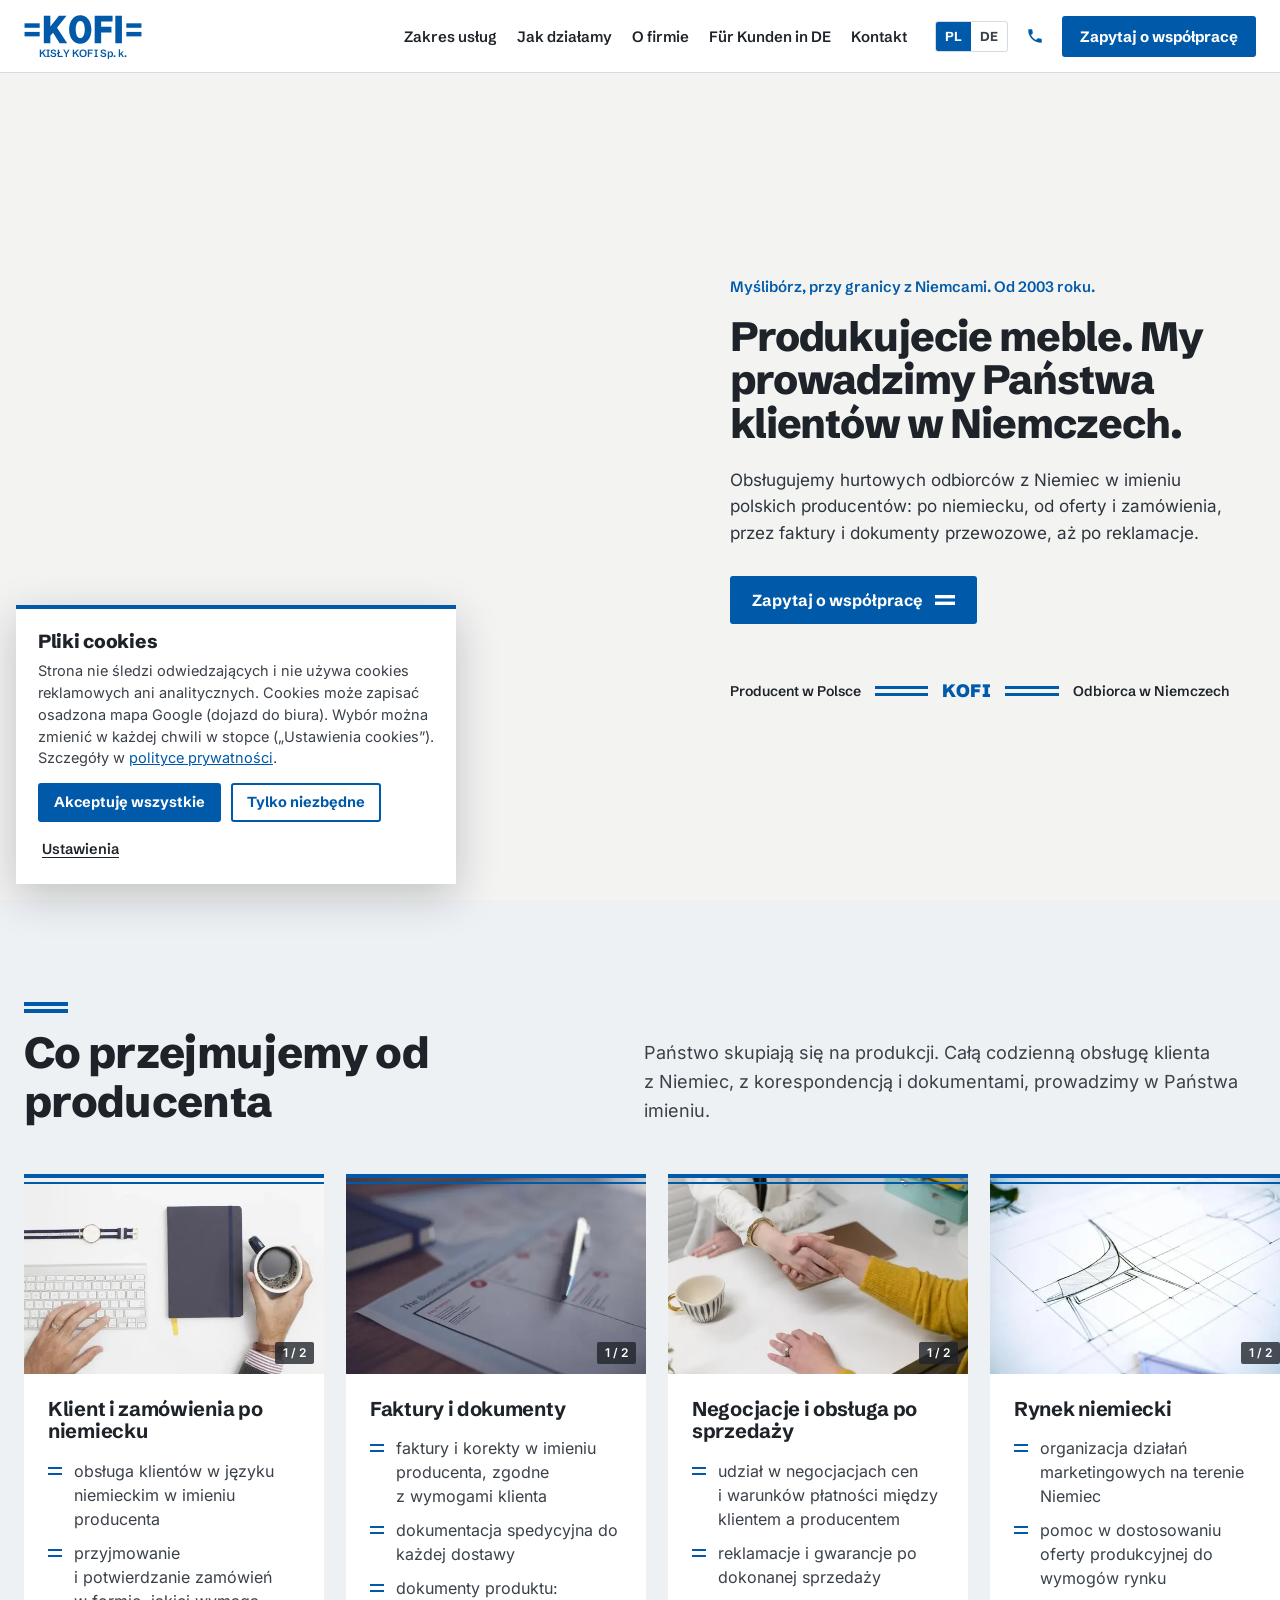
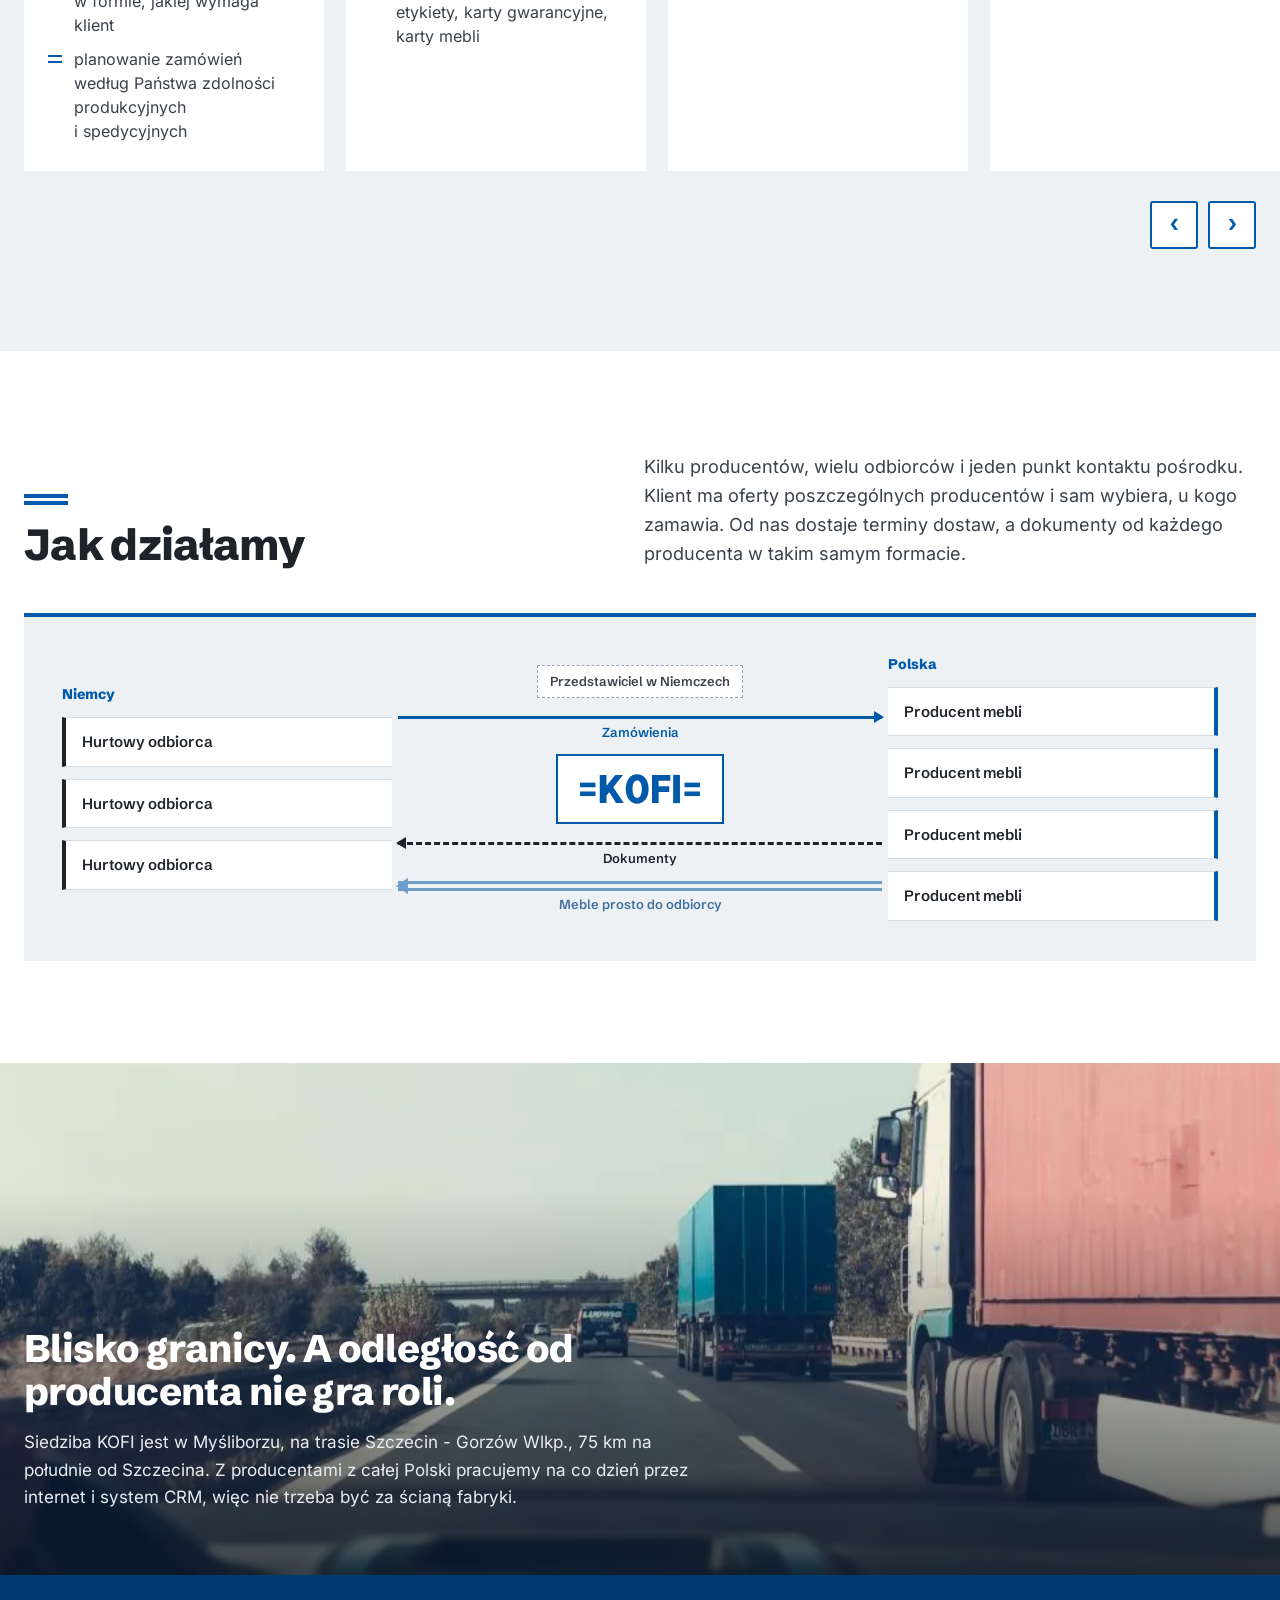
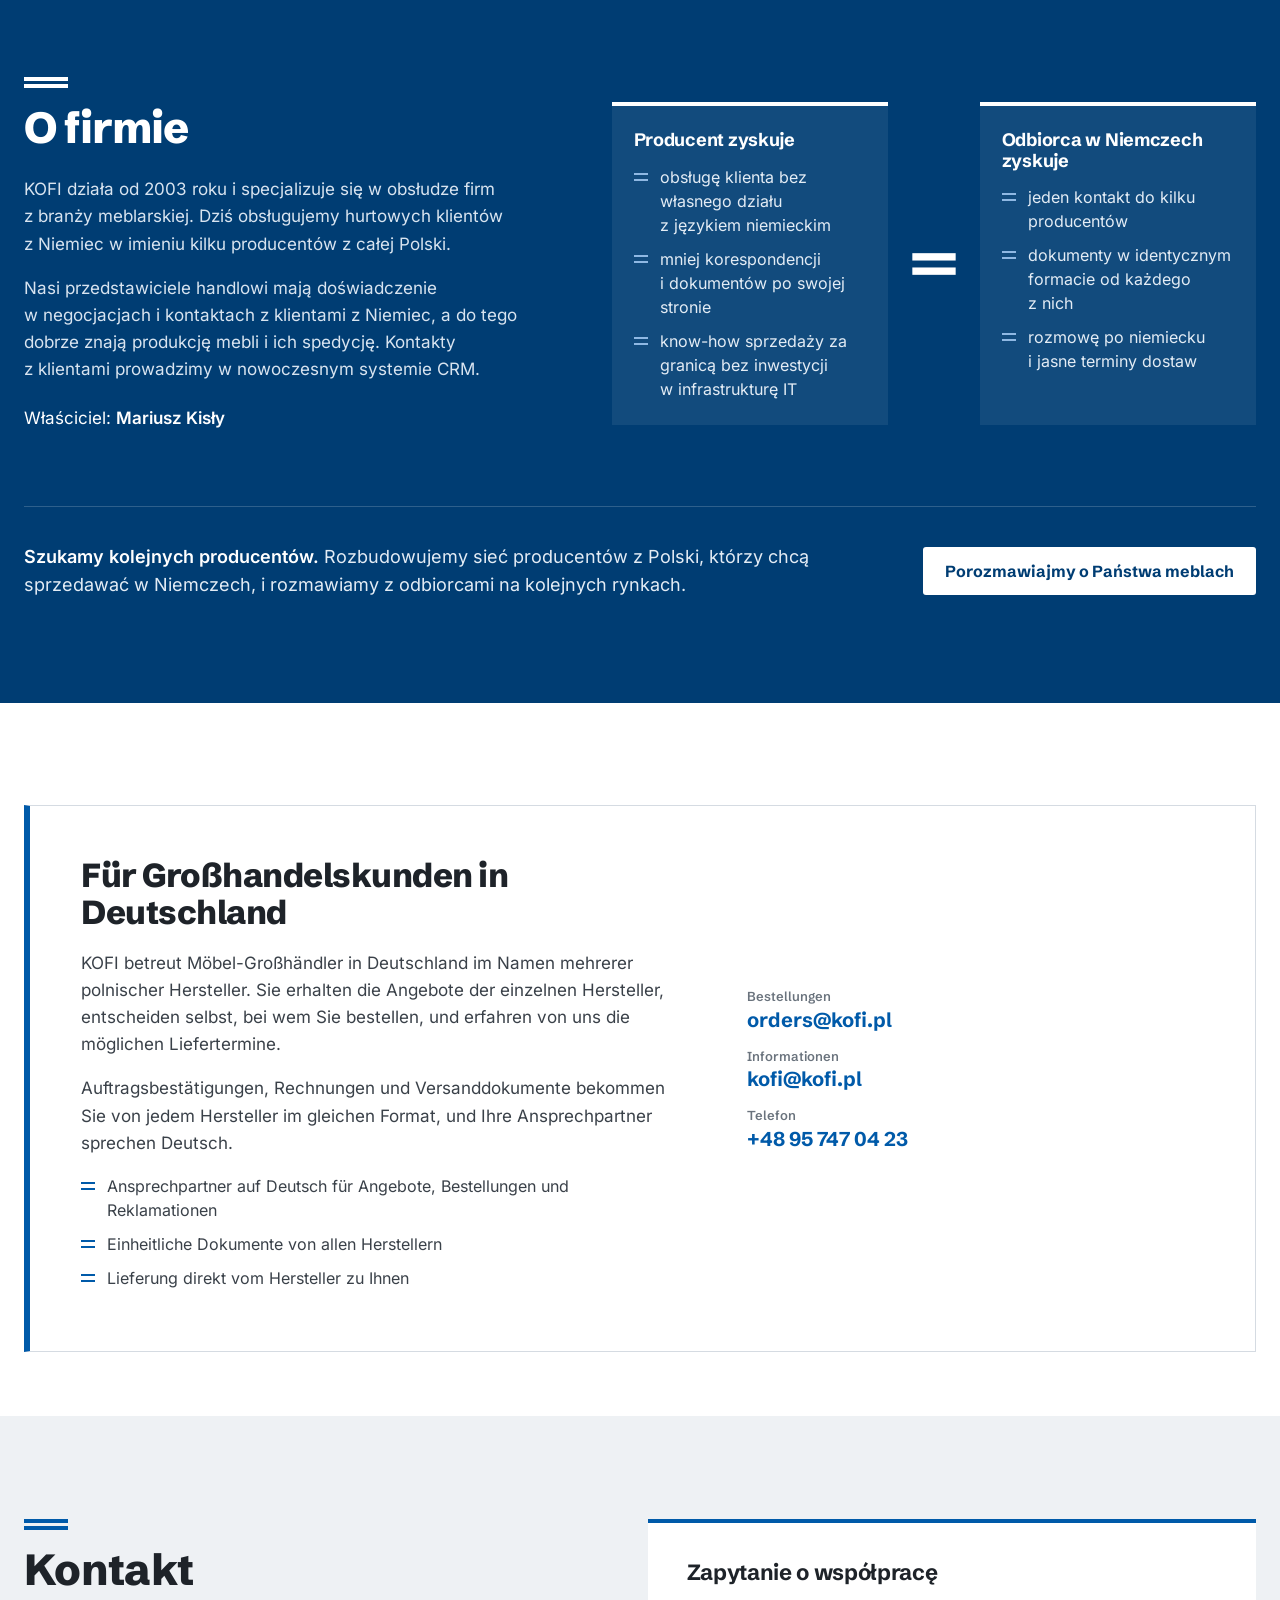
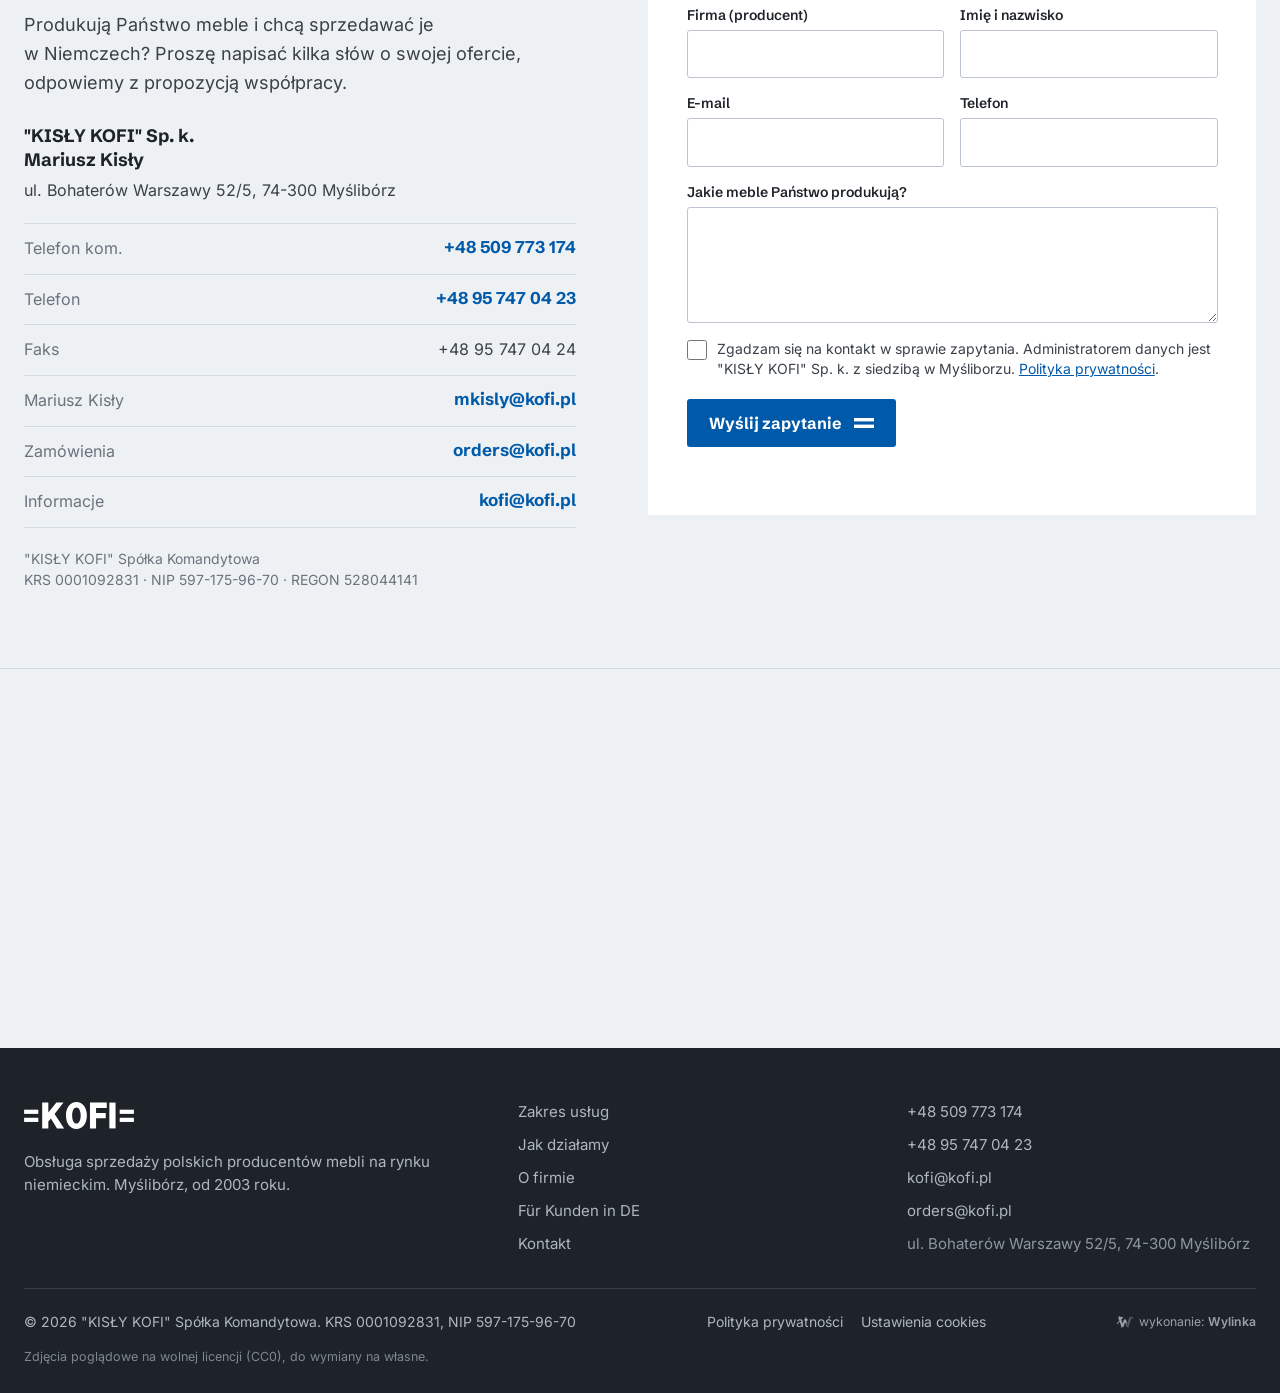
==== commit 32aff278: "Adres biura Bohaterow Warszawy 52/5, dane tylko KISLY KOFI Sp.k. (bez Kompleksowej Obslugi Firm)" ====
--- a/index.html
+++ b/index.html
@@ -412,8 +412,8 @@
 </style>
 <meta name="description" content="KOFI z Myśliborza od 2003 r. obsługuje w imieniu polskich producentów mebli hurtowych klientów z Niemiec: zamówienia, faktury, dokumenty, reklamacje.">
 <link rel="canonical" href="https://disaster26.github.io/kofi-strona/">
-<meta property="og:type" content="website"><meta property="og:locale" content="pl_PL"><meta property="og:site_name" content="KOFI - Kompleksowa Obsługa Firm"><meta property="og:title" content="KOFI Myślibórz - sprzedaż mebli w Niemczech dla producentów"><meta property="og:description" content="KOFI z Myśliborza od 2003 r. obsługuje w imieniu polskich producentów mebli hurtowych klientów z Niemiec: zamówienia, faktury, dokumenty, reklamacje."><meta property="og:url" content="https://disaster26.github.io/kofi-strona/"><meta property="og:image" content="https://disaster26.github.io/kofi-strona/wp-content/themes/kofi/assets/img/start/hero-2400.webp">
-<script type="application/ld+json">{"@context":"https://schema.org","@type":["Organization","LocalBusiness"],"@id":"https://disaster26.github.io/kofi-strona/#firma","name":"KOFI - Kompleksowa Obsługa Firm","legalName":"KISŁY KOFI Spółka Komandytowa","alternateName":"KOFI","description":"KOFI z Myśliborza od 2003 r. obsługuje w imieniu polskich producentów mebli hurtowych klientów z Niemiec: zamówienia, faktury, dokumenty, reklamacje.","url":"https://disaster26.github.io/kofi-strona/","logo":"https://disaster26.github.io/kofi-strona/wp-content/themes/kofi/assets/img/favicon.png","image":"https://disaster26.github.io/kofi-strona/wp-content/themes/kofi/assets/img/start/hero-2400.webp","telephone":"+48 509 773 174","faxNumber":"+48 95 747 04 24","email":"kofi@kofi.pl","address":{"@type":"PostalAddress","streetAddress":"Łużycka 58","postalCode":"74-300","addressLocality":"Myślibórz","addressRegion":"zachodniopomorskie","addressCountry":"PL"},"hasMap":"https://www.google.com/maps/search/?api=1&query=ul.%20%C5%81u%C5%BCycka%2058%2C%2074-300%20My%C5%9Blib%C3%B3rz","foundingDate":"2003","founder":{"@type":"Person","name":"Mariusz Kisły"},"taxID":"5971759670","vatID":"PL5971759670","areaServed":[{"@type":"Country","name":"Polska"},{"@type":"Country","name":"Niemcy"}],"knowsLanguage":["pl","de"],"contactPoint":[{"@type":"ContactPoint","contactType":"customer service","telephone":"+48 509 773 174","email":"kofi@kofi.pl","availableLanguage":["Polish","German"]},{"@type":"ContactPoint","contactType":"sales","email":"orders@kofi.pl","telephone":"+48 95 747 04 23","availableLanguage":["German","Polish"]}]}</script>
+<meta property="og:type" content="website"><meta property="og:locale" content="pl_PL"><meta property="og:site_name" content="KOFI"><meta property="og:title" content="KOFI Myślibórz - sprzedaż mebli w Niemczech dla producentów"><meta property="og:description" content="KOFI z Myśliborza od 2003 r. obsługuje w imieniu polskich producentów mebli hurtowych klientów z Niemiec: zamówienia, faktury, dokumenty, reklamacje."><meta property="og:url" content="https://disaster26.github.io/kofi-strona/"><meta property="og:image" content="https://disaster26.github.io/kofi-strona/wp-content/themes/kofi/assets/img/start/hero-2400.webp">
+<script type="application/ld+json">{"@context":"https://schema.org","@type":["Organization","LocalBusiness"],"@id":"https://disaster26.github.io/kofi-strona/#firma","name":"KOFI","legalName":"KISŁY KOFI Spółka Komandytowa","alternateName":"KOFI","description":"KOFI z Myśliborza od 2003 r. obsługuje w imieniu polskich producentów mebli hurtowych klientów z Niemiec: zamówienia, faktury, dokumenty, reklamacje.","url":"https://disaster26.github.io/kofi-strona/","logo":"https://disaster26.github.io/kofi-strona/wp-content/themes/kofi/assets/img/favicon.png","image":"https://disaster26.github.io/kofi-strona/wp-content/themes/kofi/assets/img/start/hero-2400.webp","telephone":"+48 509 773 174","faxNumber":"+48 95 747 04 24","email":"kofi@kofi.pl","address":{"@type":"PostalAddress","streetAddress":"Bohaterów Warszawy 52/5","postalCode":"74-300","addressLocality":"Myślibórz","addressRegion":"zachodniopomorskie","addressCountry":"PL"},"hasMap":"https://www.google.com/maps/search/?api=1&query=ul.%20Bohater%C3%B3w%20Warszawy%2052%2F5%2C%2074-300%20My%C5%9Blib%C3%B3rz","foundingDate":"2003","founder":{"@type":"Person","name":"Mariusz Kisły"},"taxID":"5971759670","vatID":"PL5971759670","areaServed":[{"@type":"Country","name":"Polska"},{"@type":"Country","name":"Niemcy"}],"knowsLanguage":["pl","de"],"contactPoint":[{"@type":"ContactPoint","contactType":"customer service","telephone":"+48 509 773 174","email":"kofi@kofi.pl","availableLanguage":["Polish","German"]},{"@type":"ContactPoint","contactType":"sales","email":"orders@kofi.pl","telephone":"+48 95 747 04 23","availableLanguage":["German","Polish"]}]}</script>
 
 <style id="global-styles-inline-css">
 :root{--wp--preset--aspect-ratio--square: 1;--wp--preset--aspect-ratio--4-3: 4/3;--wp--preset--aspect-ratio--3-4: 3/4;--wp--preset--aspect-ratio--3-2: 3/2;--wp--preset--aspect-ratio--2-3: 2/3;--wp--preset--aspect-ratio--16-9: 16/9;--wp--preset--aspect-ratio--9-16: 9/16;--wp--preset--color--black: #000000;--wp--preset--color--cyan-bluish-gray: #abb8c3;--wp--preset--color--white: #ffffff;--wp--preset--color--pale-pink: #f78da7;--wp--preset--color--vivid-red: #cf2e2e;--wp--preset--color--luminous-vivid-orange: #ff6900;--wp--preset--color--luminous-vivid-amber: #fcb900;--wp--preset--color--light-green-cyan: #7bdcb5;--wp--preset--color--vivid-green-cyan: #00d084;--wp--preset--color--pale-cyan-blue: #8ed1fc;--wp--preset--color--vivid-cyan-blue: #0693e3;--wp--preset--color--vivid-purple: #9b51e0;--wp--preset--gradient--vivid-cyan-blue-to-vivid-purple: linear-gradient(135deg,rgb(6,147,227) 0%,rgb(155,81,224) 100%);--wp--preset--gradient--light-green-cyan-to-vivid-green-cyan: linear-gradient(135deg,rgb(122,220,180) 0%,rgb(0,208,130) 100%);--wp--preset--gradient--luminous-vivid-amber-to-luminous-vivid-orange: linear-gradient(135deg,rgb(252,185,0) 0%,rgb(255,105,0) 100%);--wp--preset--gradient--luminous-vivid-orange-to-vivid-red: linear-gradient(135deg,rgb(255,105,0) 0%,rgb(207,46,46) 100%);--wp--preset--gradient--very-light-gray-to-cyan-bluish-gray: linear-gradient(135deg,rgb(238,238,238) 0%,rgb(169,184,195) 100%);--wp--preset--gradient--cool-to-warm-spectrum: linear-gradient(135deg,rgb(74,234,220) 0%,rgb(151,120,209) 20%,rgb(207,42,186) 40%,rgb(238,44,130) 60%,rgb(251,105,98) 80%,rgb(254,248,76) 100%);--wp--preset--gradient--blush-light-purple: linear-gradient(135deg,rgb(255,206,236) 0%,rgb(152,150,240) 100%);--wp--preset--gradient--blush-bordeaux: linear-gradient(135deg,rgb(254,205,165) 0%,rgb(254,45,45) 50%,rgb(107,0,62) 100%);--wp--preset--gradient--luminous-dusk: linear-gradient(135deg,rgb(255,203,112) 0%,rgb(199,81,192) 50%,rgb(65,88,208) 100%);--wp--preset--gradient--pale-ocean: linear-gradient(135deg,rgb(255,245,203) 0%,rgb(182,227,212) 50%,rgb(51,167,181) 100%);--wp--preset--gradient--electric-grass: linear-gradient(135deg,rgb(202,248,128) 0%,rgb(113,206,126) 100%);--wp--preset--gradient--midnight: linear-gradient(135deg,rgb(2,3,129) 0%,rgb(40,116,252) 100%);--wp--preset--font-size--small: 13px;--wp--preset--font-size--medium: 20px;--wp--preset--font-size--large: 36px;--wp--preset--font-size--x-large: 42px;--wp--preset--spacing--20: 0.44rem;--wp--preset--spacing--30: 0.67rem;--wp--preset--spacing--40: 1rem;--wp--preset--spacing--50: 1.5rem;--wp--preset--spacing--60: 2.25rem;--wp--preset--spacing--70: 3.38rem;--wp--preset--spacing--80: 5.06rem;--wp--preset--shadow--natural: 6px 6px 9px rgba(0, 0, 0, 0.2);--wp--preset--shadow--deep: 12px 12px 50px rgba(0, 0, 0, 0.4);--wp--preset--shadow--sharp: 6px 6px 0px rgba(0, 0, 0, 0.2);--wp--preset--shadow--outlined: 6px 6px 0px -3px rgb(255, 255, 255), 6px 6px rgb(0, 0, 0);--wp--preset--shadow--crisp: 6px 6px 0px rgb(0, 0, 0);}.wp-block-button{--wp--preset--dimension--25: 25%;--wp--preset--dimension--50: 50%;--wp--preset--dimension--75: 75%;--wp--preset--dimension--100: 100%;}:where(body) { margin: 0; }:where(.is-layout-flex){gap: 0.5em;}:where(.is-layout-grid){gap: 0.5em;}body .is-layout-flex{display: flex;}.is-layout-flex{flex-wrap: wrap;align-items: center;}.is-layout-flex > :is(*, div){margin: 0;}body .is-layout-grid{display: grid;}.is-layout-grid > :is(*, div){margin: 0;}body{padding-top: 0px;padding-right: 0px;padding-bottom: 0px;padding-left: 0px;}:root :where(.wp-element-button, .wp-block-button__link){background-color: #32373c;border-width: 0;color: #fff;font-family: inherit;font-size: inherit;font-style: inherit;font-weight: inherit;letter-spacing: inherit;line-height: inherit;padding-top: calc(0.667em + 2px);padding-right: calc(1.333em + 2px);padding-bottom: calc(0.667em + 2px);padding-left: calc(1.333em + 2px);text-decoration: none;text-transform: inherit;}.has-black-color{color: var(--wp--preset--color--black) !important;}.has-cyan-bluish-gray-color{color: var(--wp--preset--color--cyan-bluish-gray) !important;}.has-white-color{color: var(--wp--preset--color--white) !important;}.has-pale-pink-color{color: var(--wp--preset--color--pale-pink) !important;}.has-vivid-red-color{color: var(--wp--preset--color--vivid-red) !important;}.has-luminous-vivid-orange-color{color: var(--wp--preset--color--luminous-vivid-orange) !important;}.has-luminous-vivid-amber-color{color: var(--wp--preset--color--luminous-vivid-amber) !important;}.has-light-green-cyan-color{color: var(--wp--preset--color--light-green-cyan) !important;}.has-vivid-green-cyan-color{color: var(--wp--preset--color--vivid-green-cyan) !important;}.has-pale-cyan-blue-color{color: var(--wp--preset--color--pale-cyan-blue) !important;}.has-vivid-cyan-blue-color{color: var(--wp--preset--color--vivid-cyan-blue) !important;}.has-vivid-purple-color{color: var(--wp--preset--color--vivid-purple) !important;}.has-black-background-color{background-color: var(--wp--preset--color--black) !important;}.has-cyan-bluish-gray-background-color{background-color: var(--wp--preset--color--cyan-bluish-gray) !important;}.has-white-background-color{background-color: var(--wp--preset--color--white) !important;}.has-pale-pink-background-color{background-color: var(--wp--preset--color--pale-pink) !important;}.has-vivid-red-background-color{background-color: var(--wp--preset--color--vivid-red) !important;}.has-luminous-vivid-orange-background-color{background-color: var(--wp--preset--color--luminous-vivid-orange) !important;}.has-luminous-vivid-amber-background-color{background-color: var(--wp--preset--color--luminous-vivid-amber) !important;}.has-light-green-cyan-background-color{background-color: var(--wp--preset--color--light-green-cyan) !important;}.has-vivid-green-cyan-background-color{background-color: var(--wp--preset--color--vivid-green-cyan) !important;}.has-pale-cyan-blue-background-color{background-color: var(--wp--preset--color--pale-cyan-blue) !important;}.has-vivid-cyan-blue-background-color{background-color: var(--wp--preset--color--vivid-cyan-blue) !important;}.has-vivid-purple-background-color{background-color: var(--wp--preset--color--vivid-purple) !important;}.has-black-border-color{border-color: var(--wp--preset--color--black) !important;}.has-cyan-bluish-gray-border-color{border-color: var(--wp--preset--color--cyan-bluish-gray) !important;}.has-white-border-color{border-color: var(--wp--preset--color--white) !important;}.has-pale-pink-border-color{border-color: var(--wp--preset--color--pale-pink) !important;}.has-vivid-red-border-color{border-color: var(--wp--preset--color--vivid-red) !important;}.has-luminous-vivid-orange-border-color{border-color: var(--wp--preset--color--luminous-vivid-orange) !important;}.has-luminous-vivid-amber-border-color{border-color: var(--wp--preset--color--luminous-vivid-amber) !important;}.has-light-green-cyan-border-color{border-color: var(--wp--preset--color--light-green-cyan) !important;}.has-vivid-green-cyan-border-color{border-color: var(--wp--preset--color--vivid-green-cyan) !important;}.has-pale-cyan-blue-border-color{border-color: var(--wp--preset--color--pale-cyan-blue) !important;}.has-vivid-cyan-blue-border-color{border-color: var(--wp--preset--color--vivid-cyan-blue) !important;}.has-vivid-purple-border-color{border-color: var(--wp--preset--color--vivid-purple) !important;}.has-vivid-cyan-blue-to-vivid-purple-gradient-background{background: var(--wp--preset--gradient--vivid-cyan-blue-to-vivid-purple) !important;}.has-light-green-cyan-to-vivid-green-cyan-gradient-background{background: var(--wp--preset--gradient--light-green-cyan-to-vivid-green-cyan) !important;}.has-luminous-vivid-amber-to-luminous-vivid-orange-gradient-background{background: var(--wp--preset--gradient--luminous-vivid-amber-to-luminous-vivid-orange) !important;}.has-luminous-vivid-orange-to-vivid-red-gradient-background{background: var(--wp--preset--gradient--luminous-vivid-orange-to-vivid-red) !important;}.has-very-light-gray-to-cyan-bluish-gray-gradient-background{background: var(--wp--preset--gradient--very-light-gray-to-cyan-bluish-gray) !important;}.has-cool-to-warm-spectrum-gradient-background{background: var(--wp--preset--gradient--cool-to-warm-spectrum) !important;}.has-blush-light-purple-gradient-background{background: var(--wp--preset--gradient--blush-light-purple) !important;}.has-blush-bordeaux-gradient-background{background: var(--wp--preset--gradient--blush-bordeaux) !important;}.has-luminous-dusk-gradient-background{background: var(--wp--preset--gradient--luminous-dusk) !important;}.has-pale-ocean-gradient-background{background: var(--wp--preset--gradient--pale-ocean) !important;}.has-electric-grass-gradient-background{background: var(--wp--preset--gradient--electric-grass) !important;}.has-midnight-gradient-background{background: var(--wp--preset--gradient--midnight) !important;}.has-small-font-size{font-size: var(--wp--preset--font-size--small) !important;}.has-medium-font-size{font-size: var(--wp--preset--font-size--medium) !important;}.has-large-font-size{font-size: var(--wp--preset--font-size--large) !important;}.has-x-large-font-size{font-size: var(--wp--preset--font-size--x-large) !important;}
@@ -440,8 +440,8 @@
 	<a class="pomin" href="#tresc">Przejdź do treści</a>
 <header class="nag" id="nag">
   <div class="nag-in">
-    <a class="marka" href="#top" aria-label="KOFI, kompleksowa obsługa firm - strona główna">
-      <svg class="marka-znak" aria-hidden="true"><use href="#logo"/></svg>      <span class="marka-pod">kompleksowa obsługa firm</span>
+    <a class="marka" href="#top" aria-label="KOFI, KISŁY KOFI Sp. k. - strona główna">
+      <svg class="marka-znak" aria-hidden="true"><use href="#logo"/></svg>      <span class="marka-pod">KISŁY KOFI Sp. k.</span>
     </a>
     <nav class="menu" id="menu" aria-label="Menu główne">
             <a href="#uslugi">Zakres usług</a>
@@ -451,7 +451,7 @@
             <a href="#kontakt">Kontakt</a>
             <div class="menu-kontakt">
         <a href="tel:+48509773174"><svg aria-hidden="true"><use href="#tel"/></svg>+48 509 773 174</a>
-        <a href="mailto:&#107;ofi&#064;k%6f%66%69.p&#108;"><svg aria-hidden="true"><use href="#mail"/></svg>kofi&#64;kof&#105;.pl</a>      </div>
+        <a href="mailto:%6b&#111;f&#105;%40k%6f&#102;%69%2e%70&#108;"><svg aria-hidden="true"><use href="#mail"/></svg>k&#111;&#102;&#105;&#64;&#107;&#111;&#102;i&#46;pl</a>      </div>
     </nav>
     <div class="nag-akcje">
       <div class="jezyk" role="group" aria-label="Język"><a href="#top" class="jez-akt" aria-current="true">PL</a><a href="#de" lang="de" hreflang="de">DE</a></div>
@@ -590,7 +590,7 @@
     <div class="wrap firma-siatka">
       <div class="firma-tekst">
         <h2 id="h-firma">O&nbsp;firmie</h2>
-        <p>Kompleksowa Obsługa Firm KOFI działa od 2003 roku i&nbsp;specjalizuje się w&nbsp;obsłudze firm z&nbsp;branży meblarskiej. Dziś obsługujemy hurtowych klientów z&nbsp;Niemiec w&nbsp;imieniu kilku producentów z&nbsp;całej Polski.</p><p>Nasi przedstawiciele handlowi mają doświadczenie w&nbsp;negocjacjach i&nbsp;kontaktach z&nbsp;klientami z&nbsp;Niemiec, a&nbsp;do tego dobrze znają produkcję mebli i&nbsp;ich spedycję. Kontakty z&nbsp;klientami prowadzimy w&nbsp;nowoczesnym systemie CRM.</p>                <p class="firma-osoba">Właściciel: <b>Mariusz Kisły</b></p>
+        <p>KOFI działa od 2003 roku i&nbsp;specjalizuje się w&nbsp;obsłudze firm z&nbsp;branży meblarskiej. Dziś obsługujemy hurtowych klientów z&nbsp;Niemiec w&nbsp;imieniu kilku producentów z&nbsp;całej Polski.</p><p>Nasi przedstawiciele handlowi mają doświadczenie w&nbsp;negocjacjach i&nbsp;kontaktach z&nbsp;klientami z&nbsp;Niemiec, a&nbsp;do tego dobrze znają produkcję mebli i&nbsp;ich spedycję. Kontakty z&nbsp;klientami prowadzimy w&nbsp;nowoczesnym systemie CRM.</p>                <p class="firma-osoba">Właściciel: <b>Mariusz Kisły</b></p>
               </div>
       <div class="rowne">
         <div class="rowne-str">
@@ -616,7 +616,7 @@
         <p>KOFI betreut Möbel-Großhändler in Deutschland im Namen mehrerer polnischer Hersteller. Sie erhalten die Angebote der einzelnen Hersteller, entscheiden selbst, bei wem Sie bestellen, und erfahren von uns die möglichen Liefertermine.</p><p>Auftragsbestätigungen, Rechnungen und Versanddokumente bekommen Sie von jedem Hersteller im gleichen Format, und Ihre Ansprechpartner sprechen Deutsch.</p>                <ul class="lista de-lista"><li>Ansprechpartner auf Deutsch für Angebote, Bestellungen und Reklamationen</li><li>Einheitliche Dokumente von allen Herstellern</li><li>Lieferung direkt vom Hersteller zu Ihnen</li></ul>
               </div>
       <div class="de-kontakt">
-        <p><span>Bestellungen</span><a href="mailto:&#111;%72%64%65%72&#115;&#064;k&#111;&#102;i.&#112;%6c">o&#114;&#100;&#101;&#114;&#115;&#64;&#107;ofi.&#112;l</a></p>        <p><span>Informationen</span><a href="mailto:ko&#102;i&#064;&#107;&#111;&#102;&#105;&#046;&#112;&#108;">&#107;of&#105;&#64;&#107;&#111;fi.pl</a></p>        <p><span>Telefon</span><a href="tel:+48957470423">+48 95 747 04 23</a></p>      </div>
+        <p><span>Bestellungen</span><a href="mailto:o&#114;&#100;e&#114;&#115;&#064;%6b%6f&#102;i.&#112;&#108;">&#111;&#114;der&#115;&#64;&#107;&#111;&#102;i&#46;&#112;l</a></p>        <p><span>Informationen</span><a href="mailto:&#107;%6ff%69%40%6b%6ffi.p%6c">&#107;ofi&#64;kofi&#46;pl</a></p>        <p><span>Telefon</span><a href="tel:+48957470423">+48 95 747 04 23</a></p>      </div>
     </div>
   </section>
 
@@ -625,11 +625,11 @@
       <div class="kontakt-dane">
         <h2 id="h-kontakt">Kontakt</h2>
         <p class="kontakt-lead">Produkują Państwo meble i&nbsp;chcą sprzedawać je w&nbsp;Niemczech? Proszę napisać kilka słów o&nbsp;swojej ofercie, odpowiemy z&nbsp;propozycją współpracy.</p>        <address>
-          <b>Kompleksowa Obsługa Firm KOFI<br>Mariusz Kisły</b>
-          ul. Łużycka 58, 74-300 Myślibórz        </address>
+          <b>&quot;KISŁY KOFI&quot; Sp. k.<br>Mariusz Kisły</b>
+          ul. Bohaterów Warszawy 52/5, 74-300 Myślibórz        </address>
         <ul class="kontakt-lista">
-          <li><span>Telefon kom.</span><a href="tel:+48509773174">+48 509 773 174</a></li>          <li><span>Telefon</span><a href="tel:+48957470423">+48 95 747 04 23</a></li>          <li><span>Faks</span>+48 95 747 04 24</li>          <li><span>Mariusz Kisły</span><a href="mailto:&#109;%6b%69%73ly%40&#107;&#111;f%69%2e%70%6c">&#109;k&#105;&#115;&#108;y&#64;&#107;&#111;f&#105;&#46;pl</a></li>          <li><span>Zamówienia</span><a href="mailto:&#111;rd&#101;%72%73%40ko&#102;%69.%70&#108;">ord&#101;r&#115;&#64;&#107;of&#105;&#46;&#112;l</a></li>          <li><span>Informacje</span><a href="mailto:%6bo%66i&#064;%6bo%66%69&#046;p&#108;">kof&#105;&#64;k&#111;&#102;i.&#112;l</a></li>        </ul>
-        <p class="kontakt-rej">&quot;KISŁY KOFI&quot; Spółka Komandytowa, ul. Bohaterów Warszawy 52/5, 74-300 Myślibórz<br>KRS 0001092831 &middot; NIP 597-175-96-70 &middot; REGON 528044141</p>
+          <li><span>Telefon kom.</span><a href="tel:+48509773174">+48 509 773 174</a></li>          <li><span>Telefon</span><a href="tel:+48957470423">+48 95 747 04 23</a></li>          <li><span>Faks</span>+48 95 747 04 24</li>          <li><span>Mariusz Kisły</span><a href="mailto:&#109;%6b%69%73%6cy%40&#107;o&#102;&#105;.%70l">&#109;&#107;is&#108;y&#64;k&#111;fi.pl</a></li>          <li><span>Zamówienia</span><a href="mailto:o%72%64&#101;%72s&#064;k&#111;%66i.pl">or&#100;ers&#64;k&#111;&#102;&#105;&#46;pl</a></li>          <li><span>Informacje</span><a href="mailto:k%6f&#102;&#105;&#064;ko%66&#105;%2e%70%6c">&#107;of&#105;&#64;ko&#102;i&#46;&#112;l</a></li>        </ul>
+        <p class="kontakt-rej">&quot;KISŁY KOFI&quot; Spółka Komandytowa<br>KRS 0001092831 &middot; NIP 597-175-96-70 &middot; REGON 528044141</p>
       </div>
       <form class="form" id="form" method="post" action="#" data-test="Wersja testowa: formularz jeszcze nie wysyła wiadomości. Po uruchomieniu strony na kofi.pl zapytania będą trafiać na skrzynkę firmy, a pytający dostanie potwierdzenie." novalidate>
         <input type="hidden" name="action" value="kofi_kontakt">
@@ -648,8 +648,8 @@
         <p class="form-info" id="formInfo" role="status"></p>
       </form>
     </div>
-    <div class="mapa" data-adres="ul. Łużycka 58, 74-300 Myślibórz">
-      <iframe title="Mapa dojazdu: ul. Łużycka 58, 74-300 Myślibórz" src="https://www.google.com/maps?q=ul.%20%C5%81u%C5%BCycka%2058%2C%2074-300%20My%C5%9Blib%C3%B3rz&amp;z=15&amp;output=embed" loading="lazy" referrerpolicy="no-referrer-when-downgrade"></iframe>
+    <div class="mapa" data-adres="ul. Bohaterów Warszawy 52/5, 74-300 Myślibórz">
+      <iframe title="Mapa dojazdu: ul. Bohaterów Warszawy 52/5, 74-300 Myślibórz" src="https://www.google.com/maps?q=ul.%20Bohater%C3%B3w%20Warszawy%2052%2F5%2C%2074-300%20My%C5%9Blib%C3%B3rz&amp;z=15&amp;output=embed" loading="lazy" referrerpolicy="no-referrer-when-downgrade"></iframe>
     </div>
   </section>
 </main>
@@ -667,7 +667,7 @@
     </nav>
     <div class="stopka-kontakt">
       <a href="tel:+48509773174">+48 509 773 174</a>
-      <a href="tel:+48957470423">+48 95 747 04 23</a>      <a href="mailto:%6bof&#105;%40%6bo&#102;i.pl">ko&#102;&#105;&#64;kofi.&#112;&#108;</a>      <a href="mailto:&#111;r%64&#101;%72&#115;&#064;kof%69.p&#108;">o&#114;d&#101;&#114;s&#64;&#107;of&#105;&#46;p&#108;</a>      <span>ul. Łużycka 58, 74-300 Myślibórz</span>
+      <a href="tel:+48957470423">+48 95 747 04 23</a>      <a href="mailto:%6b%6f%66%69%40%6b%6f%66%69%2e&#112;l">k&#111;&#102;i&#64;&#107;&#111;&#102;i.&#112;&#108;</a>      <a href="mailto:&#111;rde&#114;%73&#064;k&#111;%66%69.p&#108;">&#111;&#114;der&#115;&#64;ko&#102;&#105;&#46;p&#108;</a>      <span>ul. Bohaterów Warszawy 52/5, 74-300 Myślibórz</span>
     </div>
   </div>
   <div class="wrap stopka-dol">
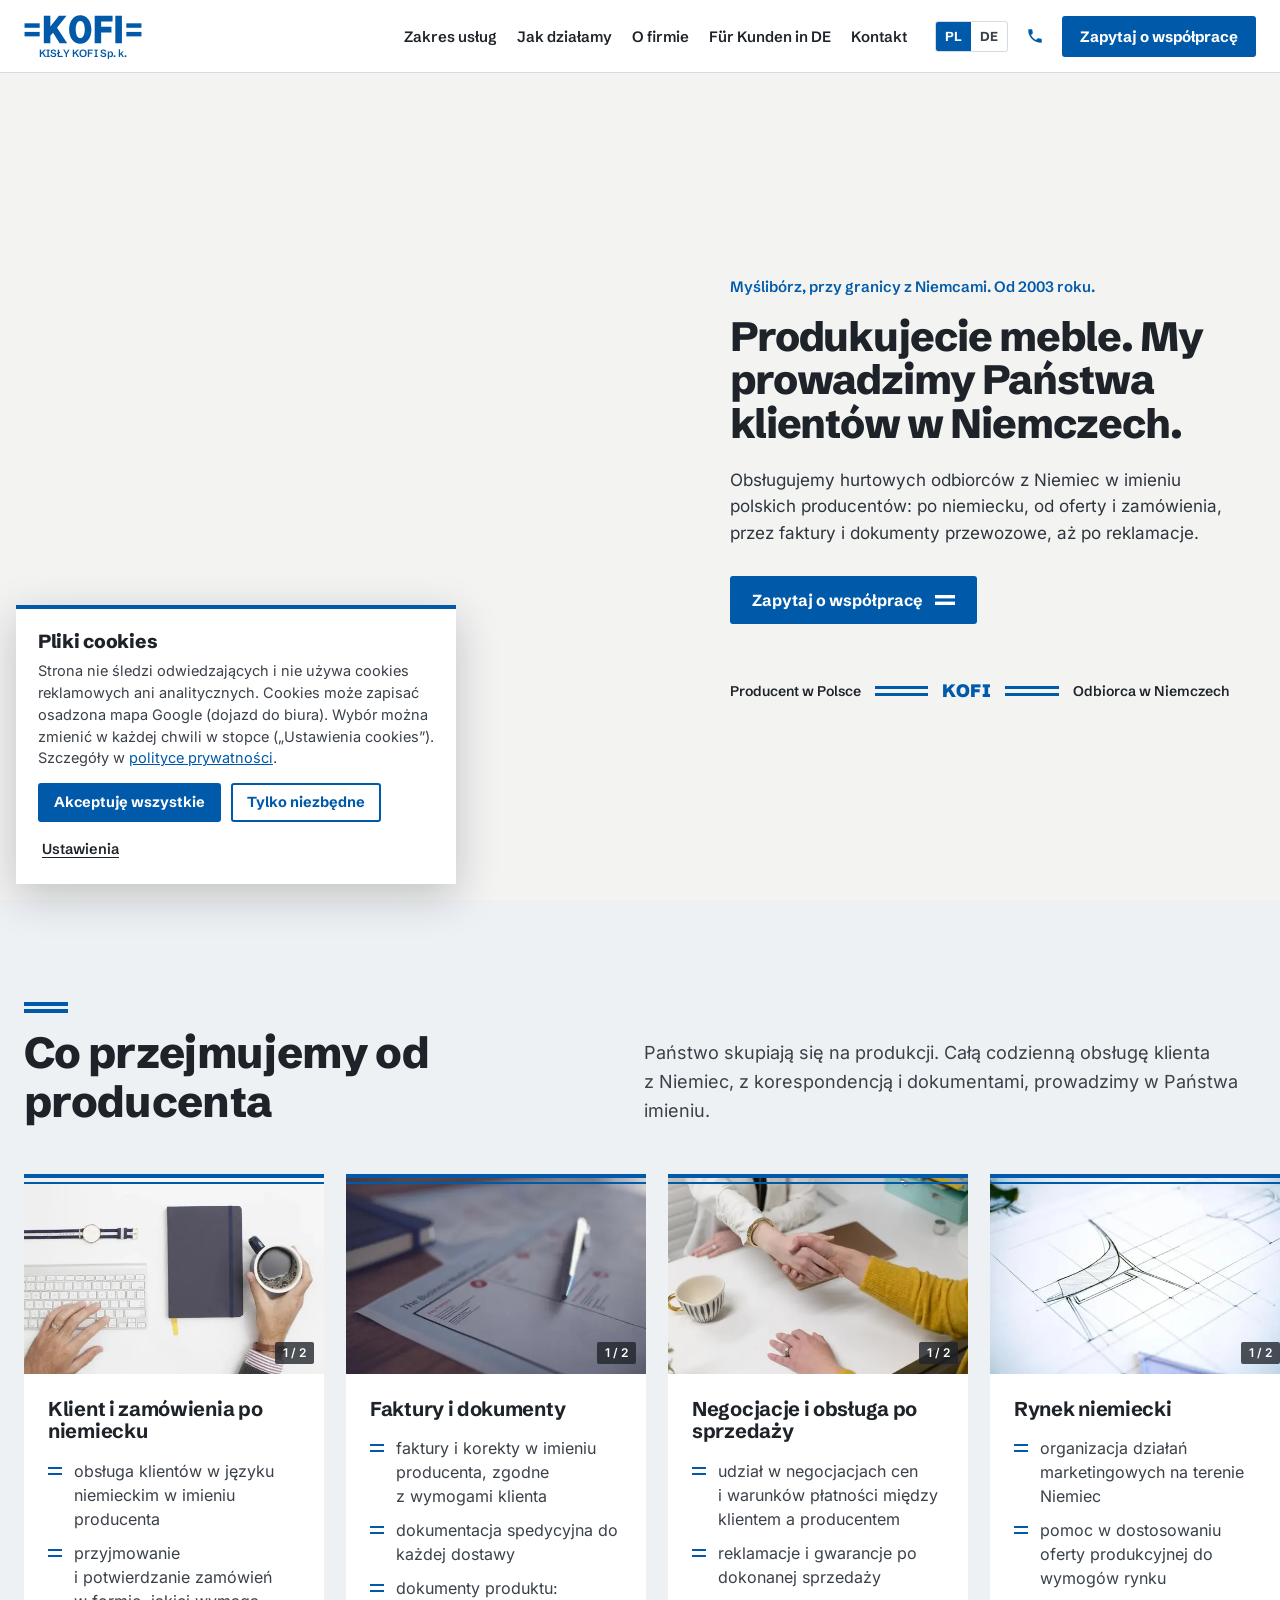
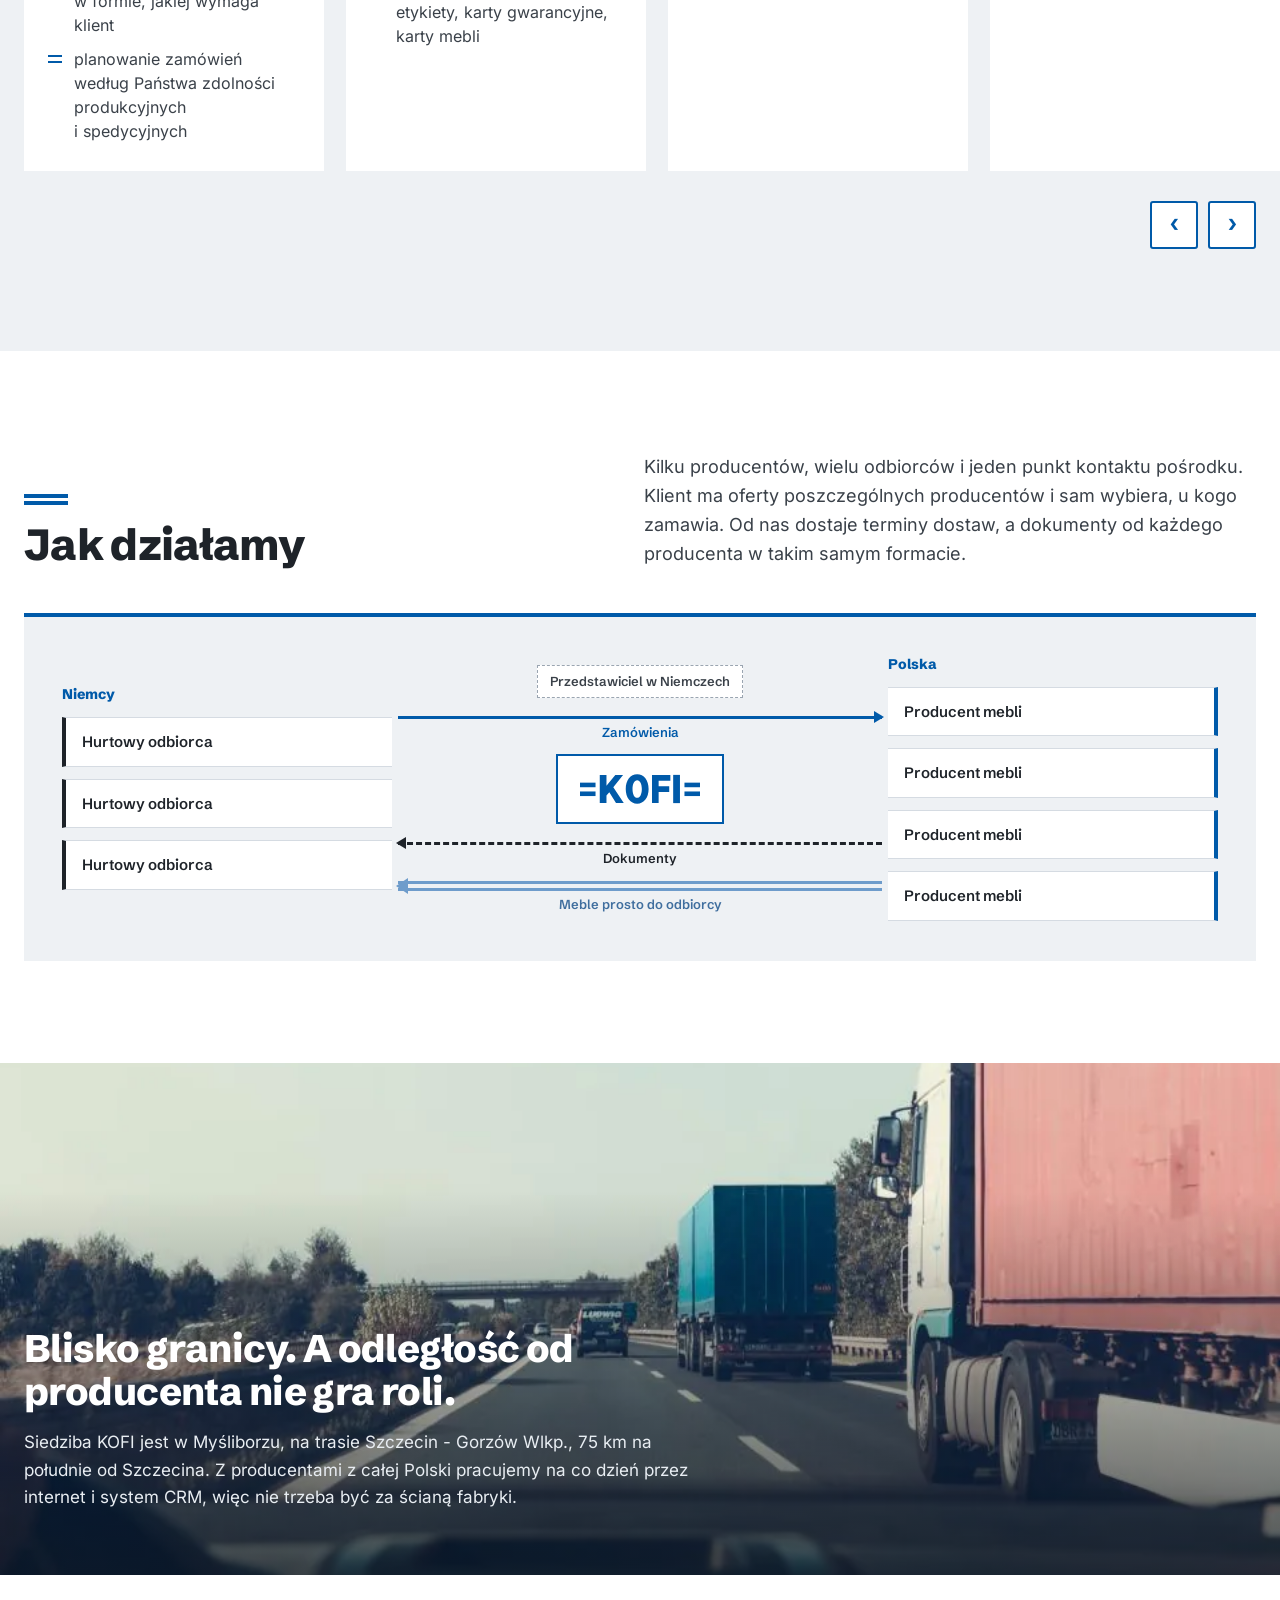
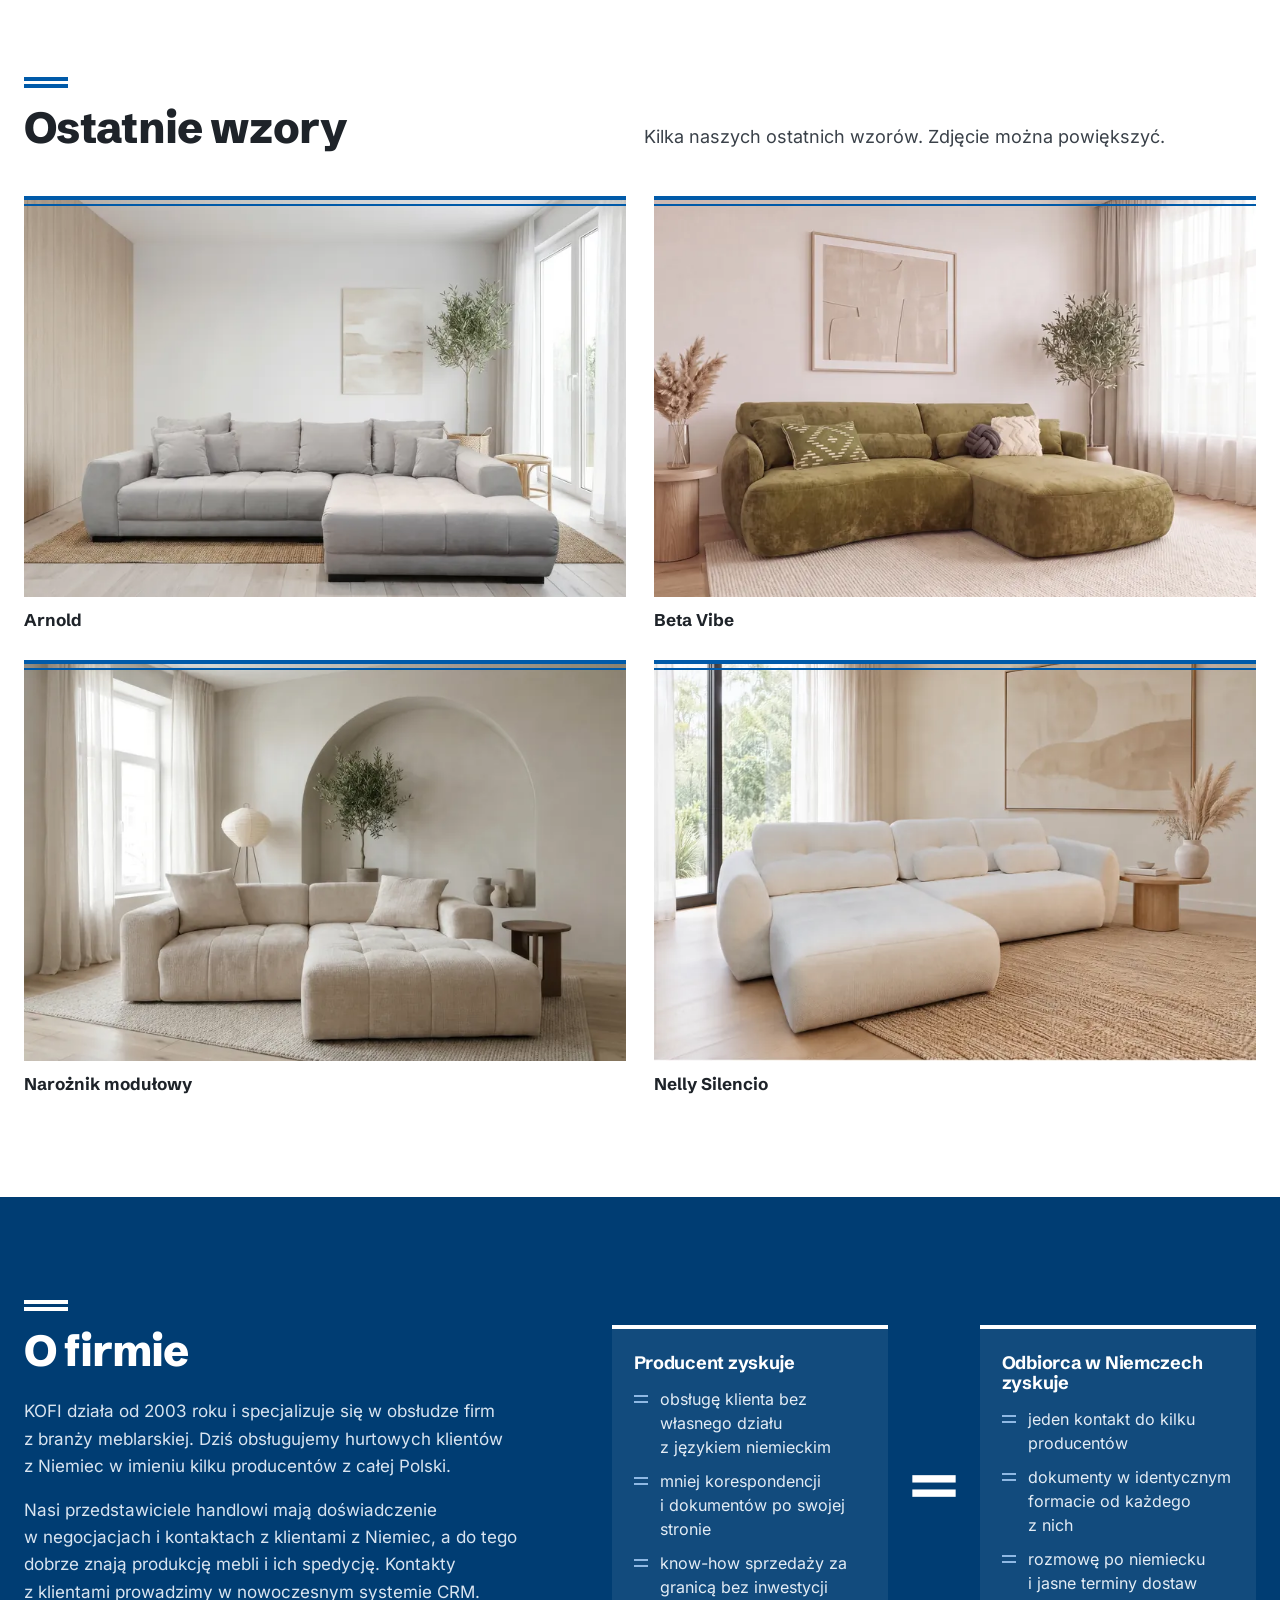
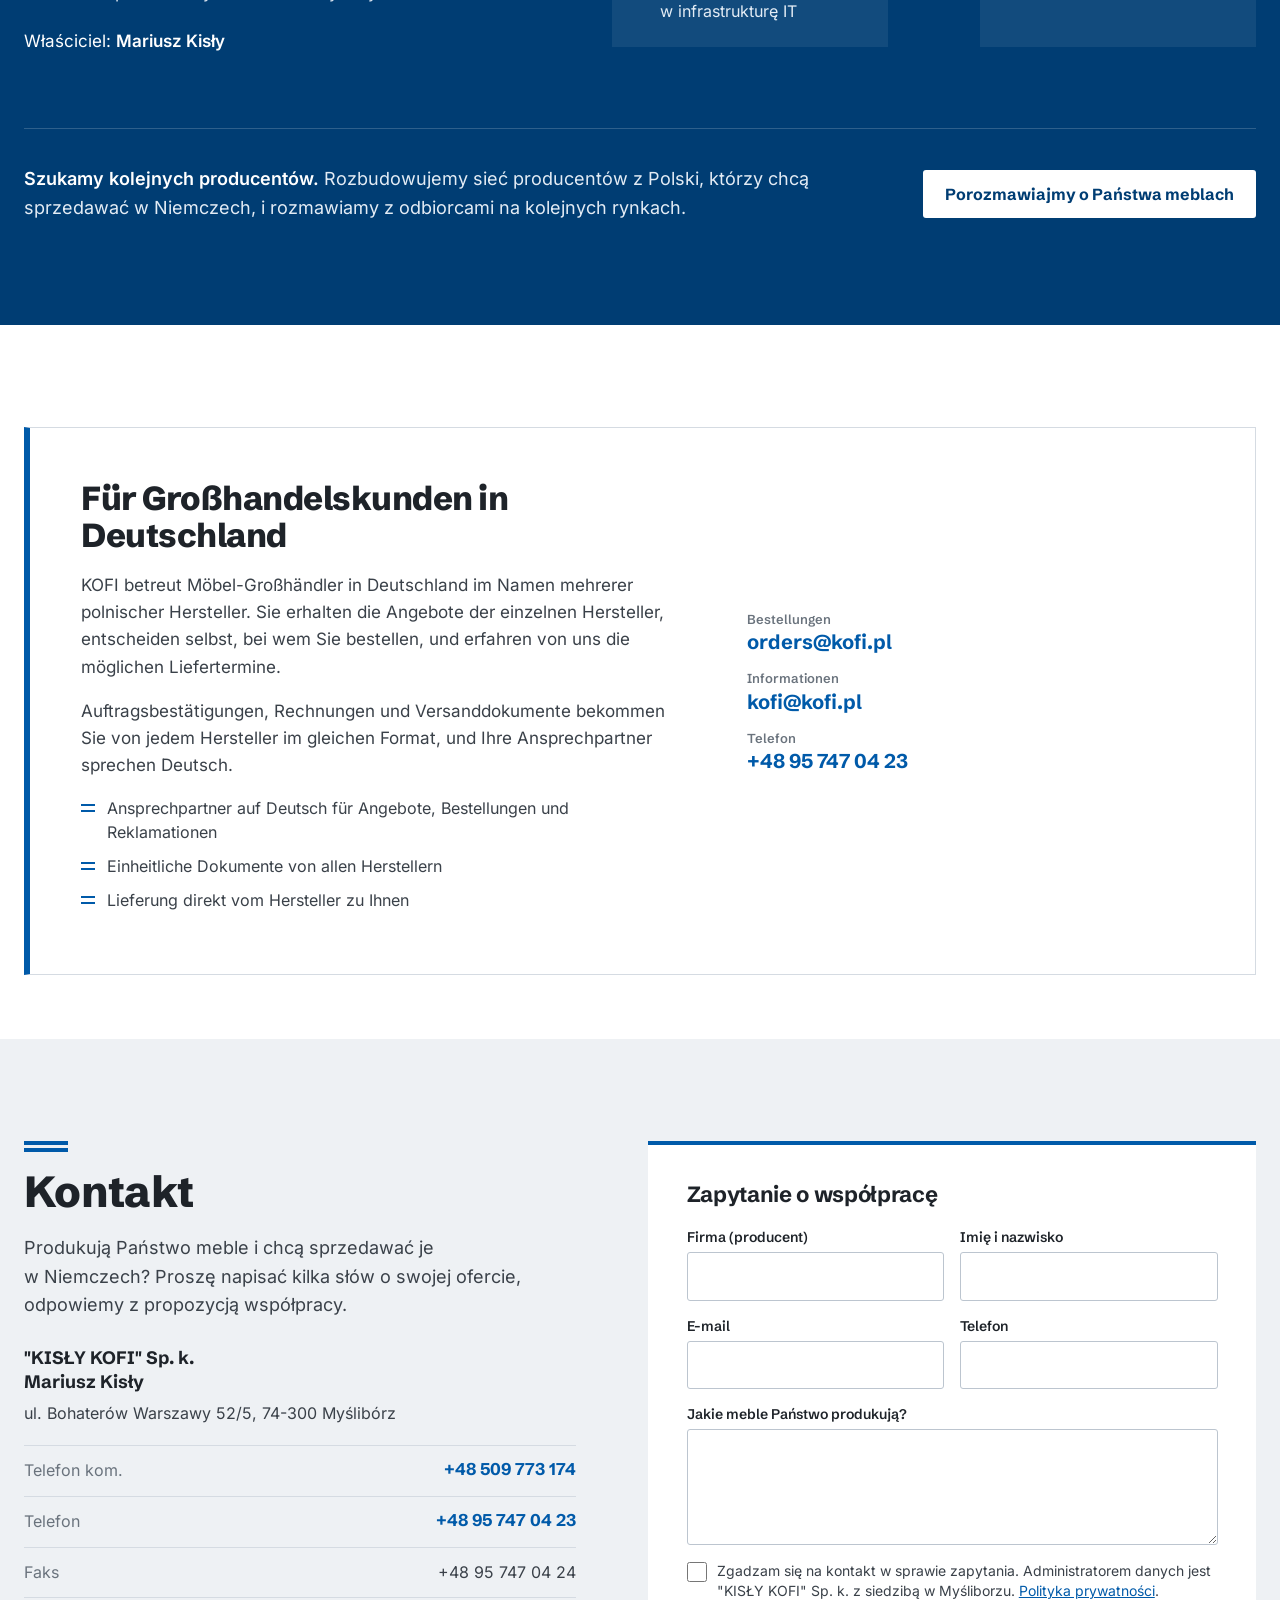
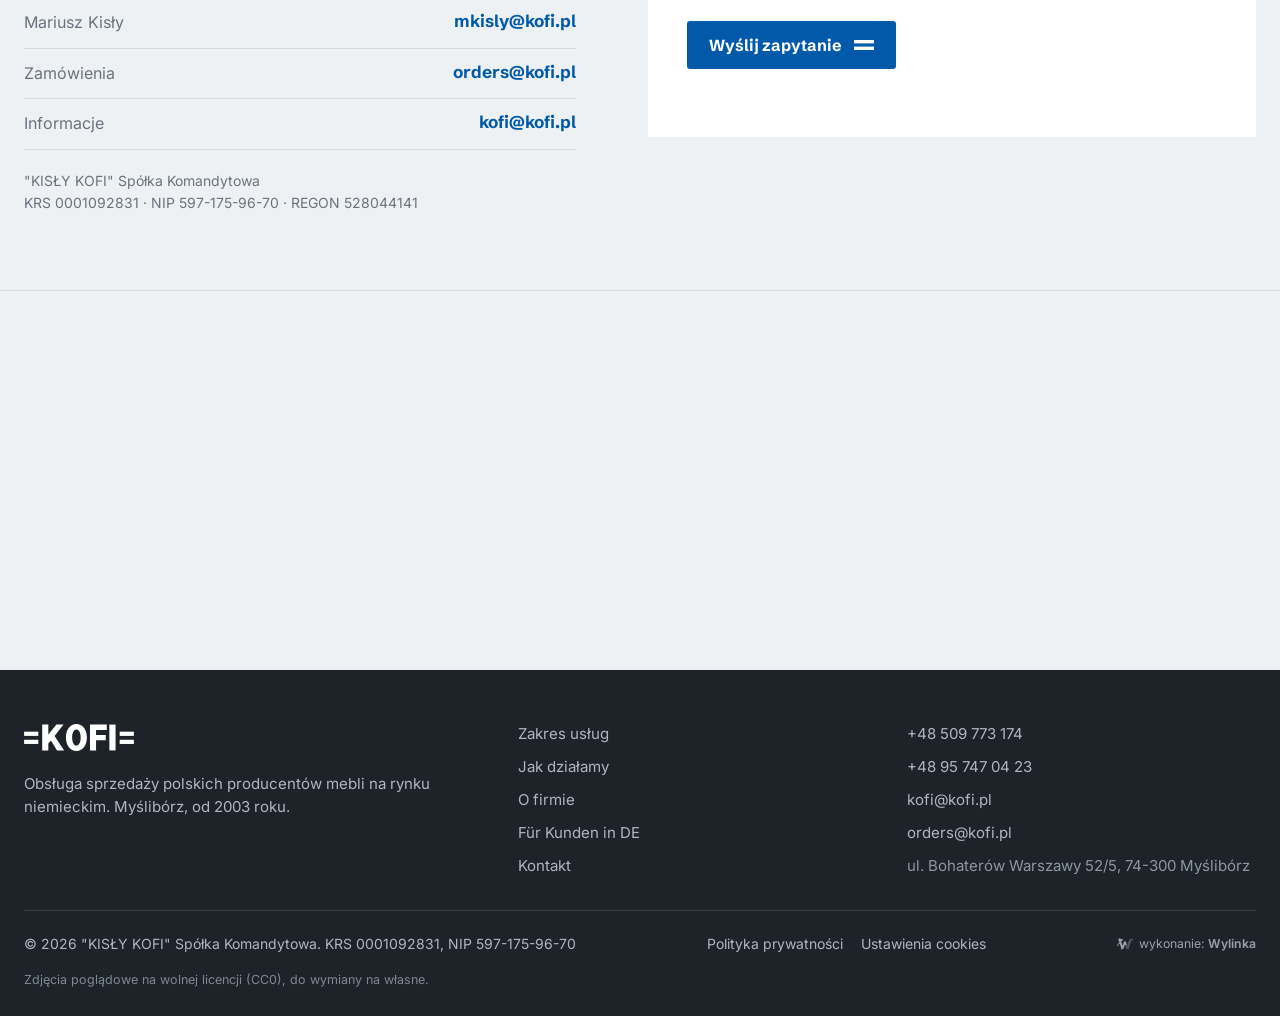
==== commit c6e847a7: "Galeria Ostatnie wzory: 4 zdjecia od klienta (WebP, srcset, powiekszenie)" ====
--- a/index.html
+++ b/index.html
@@ -409,6 +409,35 @@
   .tresc table{min-width:560px}
   .stopka-linki{gap:14px}
 }
+
+/* galeria: ostatnie wzory (16.11) */
+.wzory-siatka{list-style:none;margin:0;padding:0;display:grid;grid-template-columns:repeat(2,minmax(0,1fr));gap:28px}
+.wzory-siatka figure{margin:0}
+.wzor{display:block;width:100%;padding:0;border:0;background:var(--szary);cursor:zoom-in;position:relative;overflow:hidden}
+.wzor::before{content:"";position:absolute;z-index:1;left:0;right:0;top:0;height:10px;border-top:4px solid var(--nieb);border-bottom:2px solid var(--nieb);pointer-events:none}
+.wzor img{display:block;width:100%;height:auto;aspect-ratio:3/2;object-fit:cover;transition:transform .5s cubic-bezier(.2,.7,.3,1)}
+.wzor:hover img{transform:scale(1.03)}
+.wzor:focus-visible{outline:3px solid var(--nieb);outline-offset:3px}
+.wzory-siatka figcaption{margin-top:12px;font:700 17px/1.3 var(--h);color:var(--graf)}
+.lb{border:0;padding:0;margin:0;width:100vw;height:100dvh;max-width:none;max-height:none;background:rgba(14,18,23,.94);color:#fff}
+.lb[open]{display:flex;align-items:center;justify-content:center}
+.lb::backdrop{background:rgba(14,18,23,.94)}
+.lb figure{margin:0;max-width:min(1600px,92vw);text-align:center}
+.lb img{display:block;max-width:100%;max-height:calc(100dvh - 120px);width:auto;height:auto;margin:0 auto}
+.lb figcaption{margin-top:14px;font:700 17px/1.3 var(--h)}
+.lb button{position:absolute;border:0;background:rgba(255,255,255,.12);color:#fff;width:48px;height:48px;border-radius:50%;font-size:30px;line-height:1;cursor:pointer;display:grid;place-items:center}
+.lb button:hover,.lb button:focus-visible{background:var(--nieb);outline:none}
+.lb-x{top:16px;right:16px}
+.lb-n{top:50%;transform:translateY(-50%)}
+.lb-p{left:16px}.lb-d{right:16px}
+@media (max-width:860px){
+.wzory-siatka{display:flex;overflow-x:auto;scroll-snap-type:x mandatory;gap:16px;scrollbar-width:none;padding-bottom:4px}
+.wzory-siatka::-webkit-scrollbar{display:none}
+.wzory-siatka li{flex:0 0 84%;scroll-snap-align:start}
+.lb-n{top:auto;bottom:16px;transform:none}
+.lb img{max-height:calc(100dvh - 160px)}
+}
+@media (prefers-reduced-motion:reduce){.wzor img{transition:none}}
 </style>
 <meta name="description" content="KOFI z Myśliborza od 2003 r. obsługuje w imieniu polskich producentów mebli hurtowych klientów z Niemiec: zamówienia, faktury, dokumenty, reklamacje.">
 <link rel="canonical" href="https://disaster26.github.io/kofi-strona/">
@@ -451,7 +480,7 @@
             <a href="#kontakt">Kontakt</a>
             <div class="menu-kontakt">
         <a href="tel:+48509773174"><svg aria-hidden="true"><use href="#tel"/></svg>+48 509 773 174</a>
-        <a href="mailto:%6b&#111;f&#105;%40k%6f&#102;%69%2e%70&#108;"><svg aria-hidden="true"><use href="#mail"/></svg>k&#111;&#102;&#105;&#64;&#107;&#111;&#102;i&#46;pl</a>      </div>
+        <a href="mailto:k%6f%66%69&#064;&#107;&#111;%66i%2ep%6c"><svg aria-hidden="true"><use href="#mail"/></svg>k&#111;f&#105;&#64;&#107;&#111;fi&#46;p&#108;</a>      </div>
     </nav>
     <div class="nag-akcje">
       <div class="jezyk" role="group" aria-label="Język"><a href="#top" class="jez-akt" aria-current="true">PL</a><a href="#de" lang="de" hreflang="de">DE</a></div>
@@ -586,6 +615,54 @@
       <p>Siedziba KOFI jest w&nbsp;Myśliborzu, na trasie Szczecin - Gorzów Wlkp., 75 km na południe od Szczecina. Z&nbsp;producentami z&nbsp;całej Polski pracujemy na co dzień przez internet i&nbsp;system CRM, więc nie trzeba być za ścianą fabryki.</p>    </div>
   </section>
 
+    <section class="sek wzory" id="wzory" aria-labelledby="h-wzory">
+    <div class="wrap">
+      <div class="sek-glowa">
+        <h2 id="h-wzory">Ostatnie wzory</h2>
+        <p>Kilka naszych ostatnich wzorów. Zdjęcie można powiększyć.</p>      </div>
+      <ul class="wzory-siatka" data-galeria>
+                <li>
+          <figure>
+            <button type="button" class="wzor" data-duze="https://disaster26.github.io/kofi-strona/wp-content/themes/kofi/assets/img/wzory/arnold-1800.webp" data-opis="Arnold" aria-label="Powiększ zdjęcie: Arnold">
+              <img src="https://disaster26.github.io/kofi-strona/wp-content/themes/kofi/assets/img/wzory/arnold-800.webp" srcset="https://disaster26.github.io/kofi-strona/wp-content/themes/kofi/assets/img/wzory/arnold-480.webp 480w, https://disaster26.github.io/kofi-strona/wp-content/themes/kofi/assets/img/wzory/arnold-800.webp 800w, https://disaster26.github.io/kofi-strona/wp-content/themes/kofi/assets/img/wzory/arnold-1200.webp 1200w" sizes="(max-width:860px) 84vw, (max-width:1280px) 46vw, 600px" width="1200" height="800" loading="lazy" decoding="async" alt="Narożnik Arnold w jasnoszarej tkaninie">
+            </button>
+            <figcaption>Arnold</figcaption>
+          </figure>
+        </li>
+                <li>
+          <figure>
+            <button type="button" class="wzor" data-duze="https://disaster26.github.io/kofi-strona/wp-content/themes/kofi/assets/img/wzory/beta-vibe-1800.webp" data-opis="Beta Vibe" aria-label="Powiększ zdjęcie: Beta Vibe">
+              <img src="https://disaster26.github.io/kofi-strona/wp-content/themes/kofi/assets/img/wzory/beta-vibe-800.webp" srcset="https://disaster26.github.io/kofi-strona/wp-content/themes/kofi/assets/img/wzory/beta-vibe-480.webp 480w, https://disaster26.github.io/kofi-strona/wp-content/themes/kofi/assets/img/wzory/beta-vibe-800.webp 800w, https://disaster26.github.io/kofi-strona/wp-content/themes/kofi/assets/img/wzory/beta-vibe-1200.webp 1200w" sizes="(max-width:860px) 84vw, (max-width:1280px) 46vw, 600px" width="1200" height="800" loading="lazy" decoding="async" alt="Narożnik Beta Vibe w oliwkowym welurze">
+            </button>
+            <figcaption>Beta Vibe</figcaption>
+          </figure>
+        </li>
+                <li>
+          <figure>
+            <button type="button" class="wzor" data-duze="https://disaster26.github.io/kofi-strona/wp-content/themes/kofi/assets/img/wzory/modulowy-1800.webp" data-opis="Narożnik modułowy" aria-label="Powiększ zdjęcie: Narożnik modułowy">
+              <img src="https://disaster26.github.io/kofi-strona/wp-content/themes/kofi/assets/img/wzory/modulowy-800.webp" srcset="https://disaster26.github.io/kofi-strona/wp-content/themes/kofi/assets/img/wzory/modulowy-480.webp 480w, https://disaster26.github.io/kofi-strona/wp-content/themes/kofi/assets/img/wzory/modulowy-800.webp 800w, https://disaster26.github.io/kofi-strona/wp-content/themes/kofi/assets/img/wzory/modulowy-1200.webp 1200w" sizes="(max-width:860px) 84vw, (max-width:1280px) 46vw, 600px" width="1200" height="800" loading="lazy" decoding="async" alt="Modułowy narożnik w beżowej tkaninie">
+            </button>
+            <figcaption>Narożnik modułowy</figcaption>
+          </figure>
+        </li>
+                <li>
+          <figure>
+            <button type="button" class="wzor" data-duze="https://disaster26.github.io/kofi-strona/wp-content/themes/kofi/assets/img/wzory/nelly-silencio-1800.webp" data-opis="Nelly Silencio" aria-label="Powiększ zdjęcie: Nelly Silencio">
+              <img src="https://disaster26.github.io/kofi-strona/wp-content/themes/kofi/assets/img/wzory/nelly-silencio-800.webp" srcset="https://disaster26.github.io/kofi-strona/wp-content/themes/kofi/assets/img/wzory/nelly-silencio-480.webp 480w, https://disaster26.github.io/kofi-strona/wp-content/themes/kofi/assets/img/wzory/nelly-silencio-800.webp 800w, https://disaster26.github.io/kofi-strona/wp-content/themes/kofi/assets/img/wzory/nelly-silencio-1200.webp 1200w" sizes="(max-width:860px) 84vw, (max-width:1280px) 46vw, 600px" width="1200" height="800" loading="lazy" decoding="async" alt="Narożnik Nelly Silencio w kremowej tkaninie">
+            </button>
+            <figcaption>Nelly Silencio</figcaption>
+          </figure>
+        </li>
+              </ul>
+    </div>
+    <dialog class="lb" id="lb" aria-label="Powiększone zdjęcie">
+      <figure><img alt=""><figcaption></figcaption></figure>
+      <button type="button" class="lb-x" data-lb="x" aria-label="Zamknij">&times;</button>
+      <button type="button" class="lb-n lb-p" data-lb="-1" aria-label="Poprzednie zdjęcie">&#8249;</button>
+      <button type="button" class="lb-n lb-d" data-lb="1" aria-label="Następne zdjęcie">&#8250;</button>
+    </dialog>
+  </section>
+  
   <section class="sek firma" id="firma" aria-labelledby="h-firma">
     <div class="wrap firma-siatka">
       <div class="firma-tekst">
@@ -616,7 +693,7 @@
         <p>KOFI betreut Möbel-Großhändler in Deutschland im Namen mehrerer polnischer Hersteller. Sie erhalten die Angebote der einzelnen Hersteller, entscheiden selbst, bei wem Sie bestellen, und erfahren von uns die möglichen Liefertermine.</p><p>Auftragsbestätigungen, Rechnungen und Versanddokumente bekommen Sie von jedem Hersteller im gleichen Format, und Ihre Ansprechpartner sprechen Deutsch.</p>                <ul class="lista de-lista"><li>Ansprechpartner auf Deutsch für Angebote, Bestellungen und Reklamationen</li><li>Einheitliche Dokumente von allen Herstellern</li><li>Lieferung direkt vom Hersteller zu Ihnen</li></ul>
               </div>
       <div class="de-kontakt">
-        <p><span>Bestellungen</span><a href="mailto:o&#114;&#100;e&#114;&#115;&#064;%6b%6f&#102;i.&#112;&#108;">&#111;&#114;der&#115;&#64;&#107;&#111;&#102;i&#46;&#112;l</a></p>        <p><span>Informationen</span><a href="mailto:&#107;%6ff%69%40%6b%6ffi.p%6c">&#107;ofi&#64;kofi&#46;pl</a></p>        <p><span>Telefon</span><a href="tel:+48957470423">+48 95 747 04 23</a></p>      </div>
+        <p><span>Bestellungen</span><a href="mailto:%6f&#114;%64er%73&#064;%6b&#111;f&#105;%2epl">o&#114;&#100;ers&#64;kof&#105;.&#112;l</a></p>        <p><span>Informationen</span><a href="mailto:&#107;of&#105;&#064;k&#111;&#102;i.&#112;&#108;">&#107;&#111;f&#105;&#64;&#107;of&#105;&#46;&#112;l</a></p>        <p><span>Telefon</span><a href="tel:+48957470423">+48 95 747 04 23</a></p>      </div>
     </div>
   </section>
 
@@ -628,7 +705,7 @@
           <b>&quot;KISŁY KOFI&quot; Sp. k.<br>Mariusz Kisły</b>
           ul. Bohaterów Warszawy 52/5, 74-300 Myślibórz        </address>
         <ul class="kontakt-lista">
-          <li><span>Telefon kom.</span><a href="tel:+48509773174">+48 509 773 174</a></li>          <li><span>Telefon</span><a href="tel:+48957470423">+48 95 747 04 23</a></li>          <li><span>Faks</span>+48 95 747 04 24</li>          <li><span>Mariusz Kisły</span><a href="mailto:&#109;%6b%69%73%6cy%40&#107;o&#102;&#105;.%70l">&#109;&#107;is&#108;y&#64;k&#111;fi.pl</a></li>          <li><span>Zamówienia</span><a href="mailto:o%72%64&#101;%72s&#064;k&#111;%66i.pl">or&#100;ers&#64;k&#111;&#102;&#105;&#46;pl</a></li>          <li><span>Informacje</span><a href="mailto:k%6f&#102;&#105;&#064;ko%66&#105;%2e%70%6c">&#107;of&#105;&#64;ko&#102;i&#46;&#112;l</a></li>        </ul>
+          <li><span>Telefon kom.</span><a href="tel:+48509773174">+48 509 773 174</a></li>          <li><span>Telefon</span><a href="tel:+48957470423">+48 95 747 04 23</a></li>          <li><span>Faks</span>+48 95 747 04 24</li>          <li><span>Mariusz Kisły</span><a href="mailto:mkisly&#064;kof%69%2e&#112;l">&#109;ki&#115;&#108;y&#64;k&#111;fi.p&#108;</a></li>          <li><span>Zamówienia</span><a href="mailto:%6f%72%64e%72%73&#064;%6b&#111;f&#105;%2e%70&#108;">&#111;r&#100;e&#114;s&#64;&#107;o&#102;&#105;&#46;&#112;l</a></li>          <li><span>Informacje</span><a href="mailto:&#107;o&#102;%69&#064;&#107;&#111;&#102;%69&#046;%70l">&#107;of&#105;&#64;ko&#102;i.pl</a></li>        </ul>
         <p class="kontakt-rej">&quot;KISŁY KOFI&quot; Spółka Komandytowa<br>KRS 0001092831 &middot; NIP 597-175-96-70 &middot; REGON 528044141</p>
       </div>
       <form class="form" id="form" method="post" action="#" data-test="Wersja testowa: formularz jeszcze nie wysyła wiadomości. Po uruchomieniu strony na kofi.pl zapytania będą trafiać na skrzynkę firmy, a pytający dostanie potwierdzenie." novalidate>
@@ -667,7 +744,7 @@
     </nav>
     <div class="stopka-kontakt">
       <a href="tel:+48509773174">+48 509 773 174</a>
-      <a href="tel:+48957470423">+48 95 747 04 23</a>      <a href="mailto:%6b%6f%66%69%40%6b%6f%66%69%2e&#112;l">k&#111;&#102;i&#64;&#107;&#111;&#102;i.&#112;&#108;</a>      <a href="mailto:&#111;rde&#114;%73&#064;k&#111;%66%69.p&#108;">&#111;&#114;der&#115;&#64;ko&#102;&#105;&#46;p&#108;</a>      <span>ul. Bohaterów Warszawy 52/5, 74-300 Myślibórz</span>
+      <a href="tel:+48957470423">+48 95 747 04 23</a>      <a href="mailto:k%6f%66i%40ko%66&#105;%2ep%6c">&#107;of&#105;&#64;&#107;ofi&#46;&#112;l</a>      <a href="mailto:o&#114;de&#114;&#115;&#064;%6b%6f&#102;i%2epl">or&#100;er&#115;&#64;k&#111;f&#105;.p&#108;</a>      <span>ul. Bohaterów Warszawy 52/5, 74-300 Myślibórz</span>
     </div>
   </div>
   <div class="wrap stopka-dol">
@@ -713,6 +790,6 @@
 var KOFI = {"ajax":"https://disaster26.github.io/kofi-strona/wp-admin/admin-ajax.php"};
 //# sourceURL=kofi-js-extra
 </script>
-<script data-wp-strategy="defer" defer id="kofi-js" src="https://disaster26.github.io/kofi-strona/wp-content/themes/kofi/assets/js/site.js?ver=1.1.0-1794582558"></script>
+<script data-wp-strategy="defer" defer id="kofi-js" src="https://disaster26.github.io/kofi-strona/wp-content/themes/kofi/assets/js/site.js?ver=1.1.0-1794829521"></script>
 </body>
 </html>
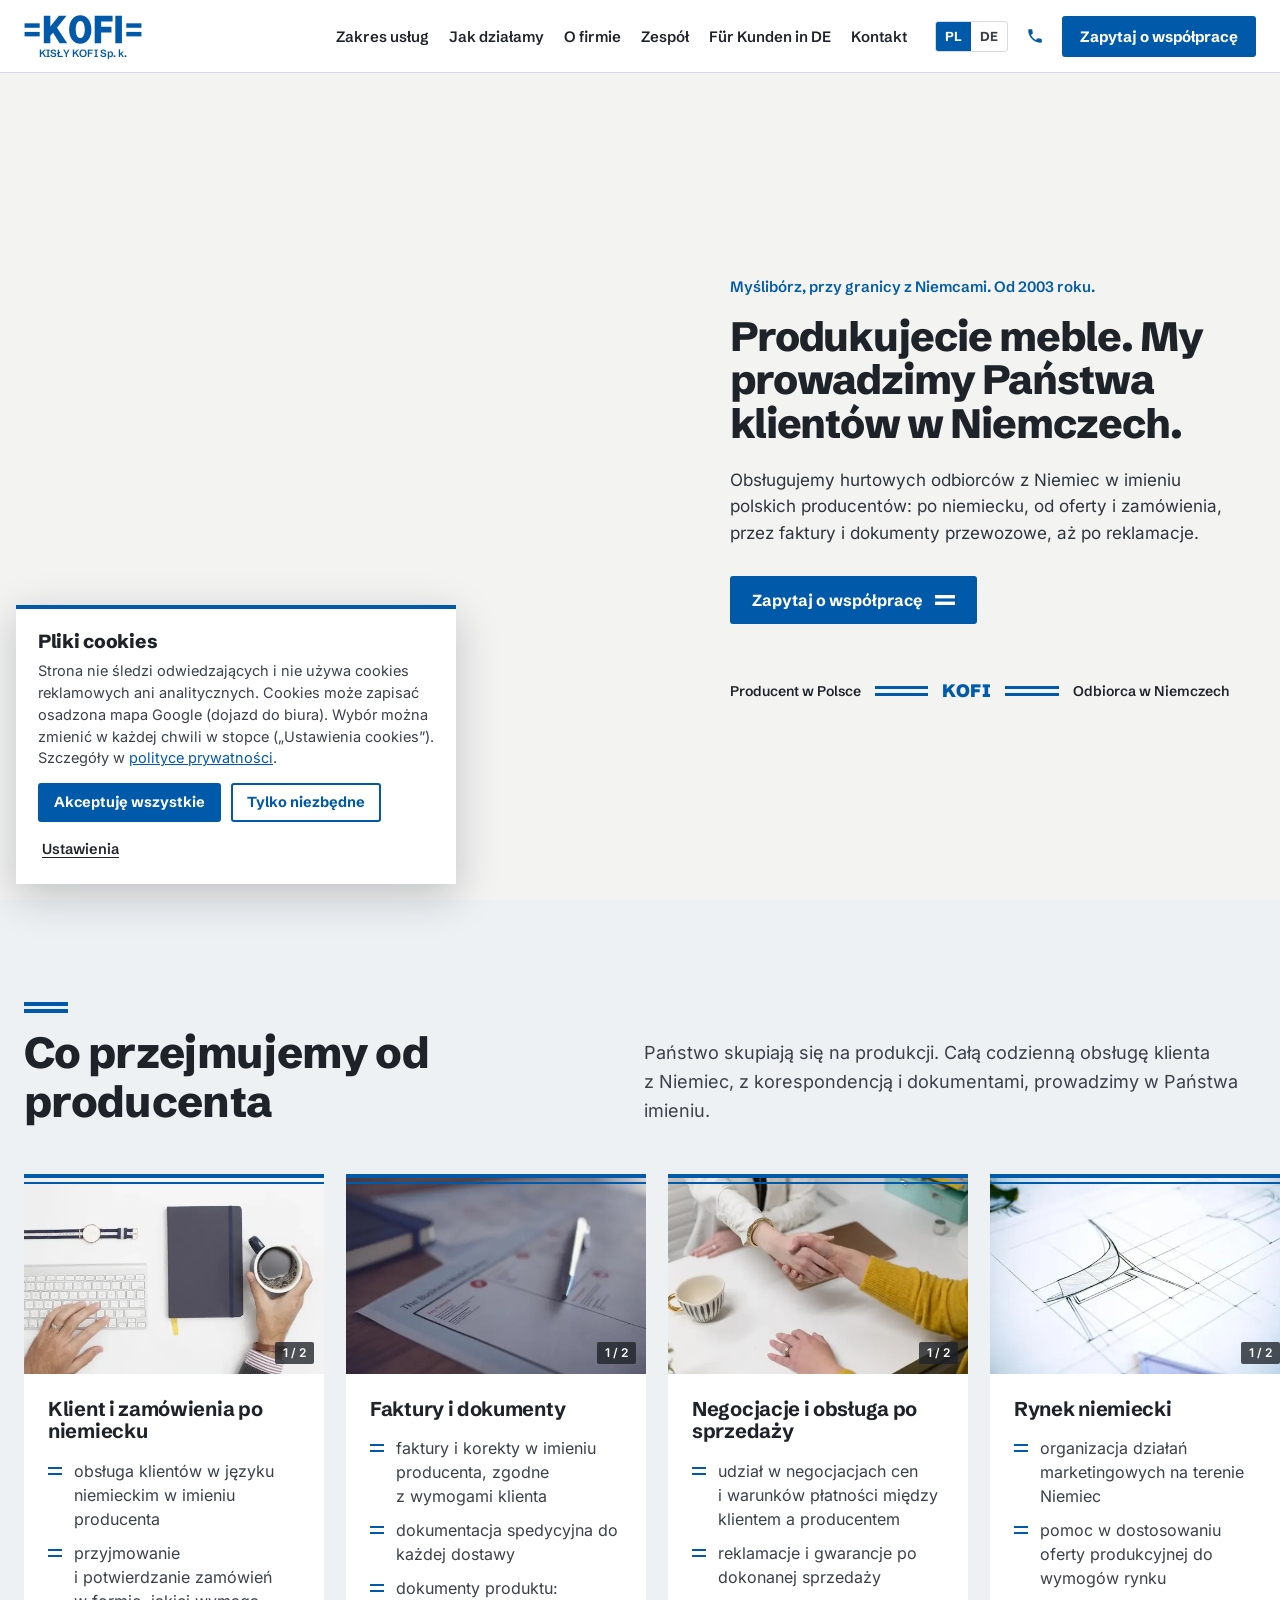
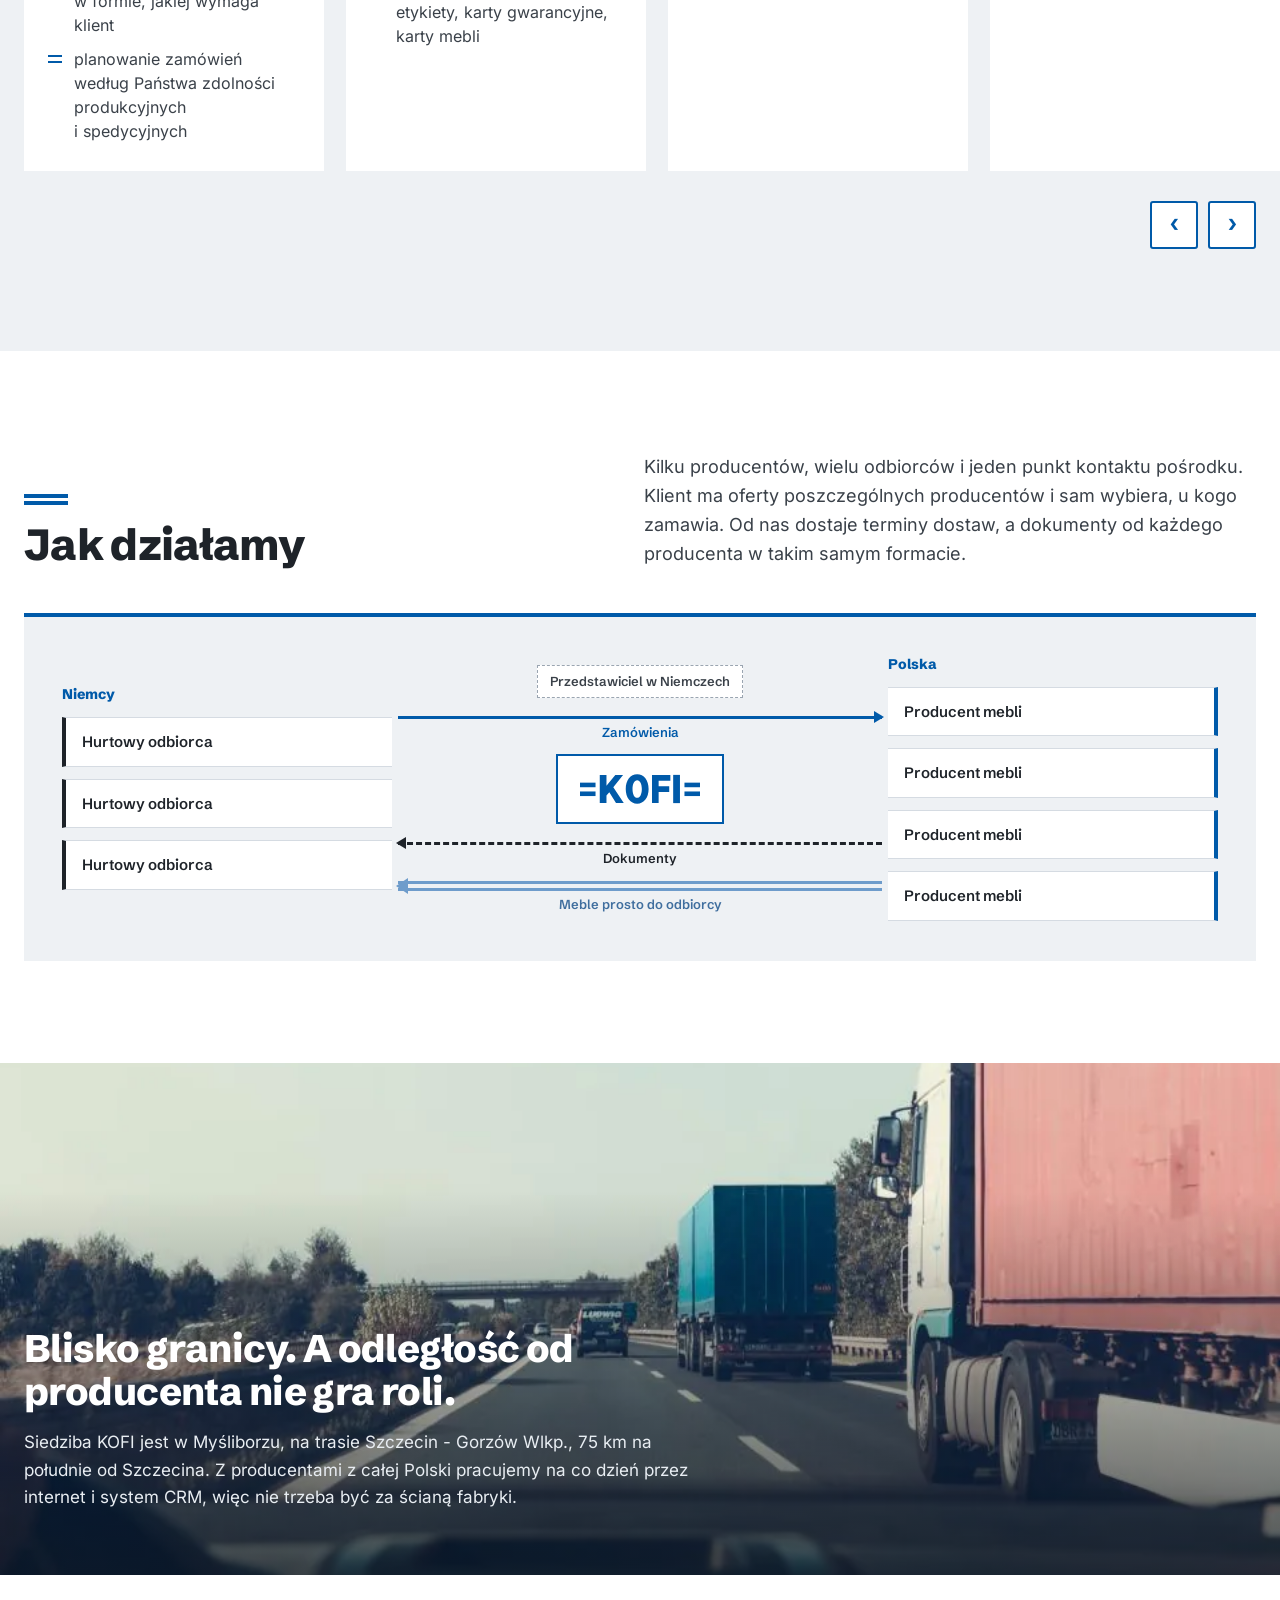
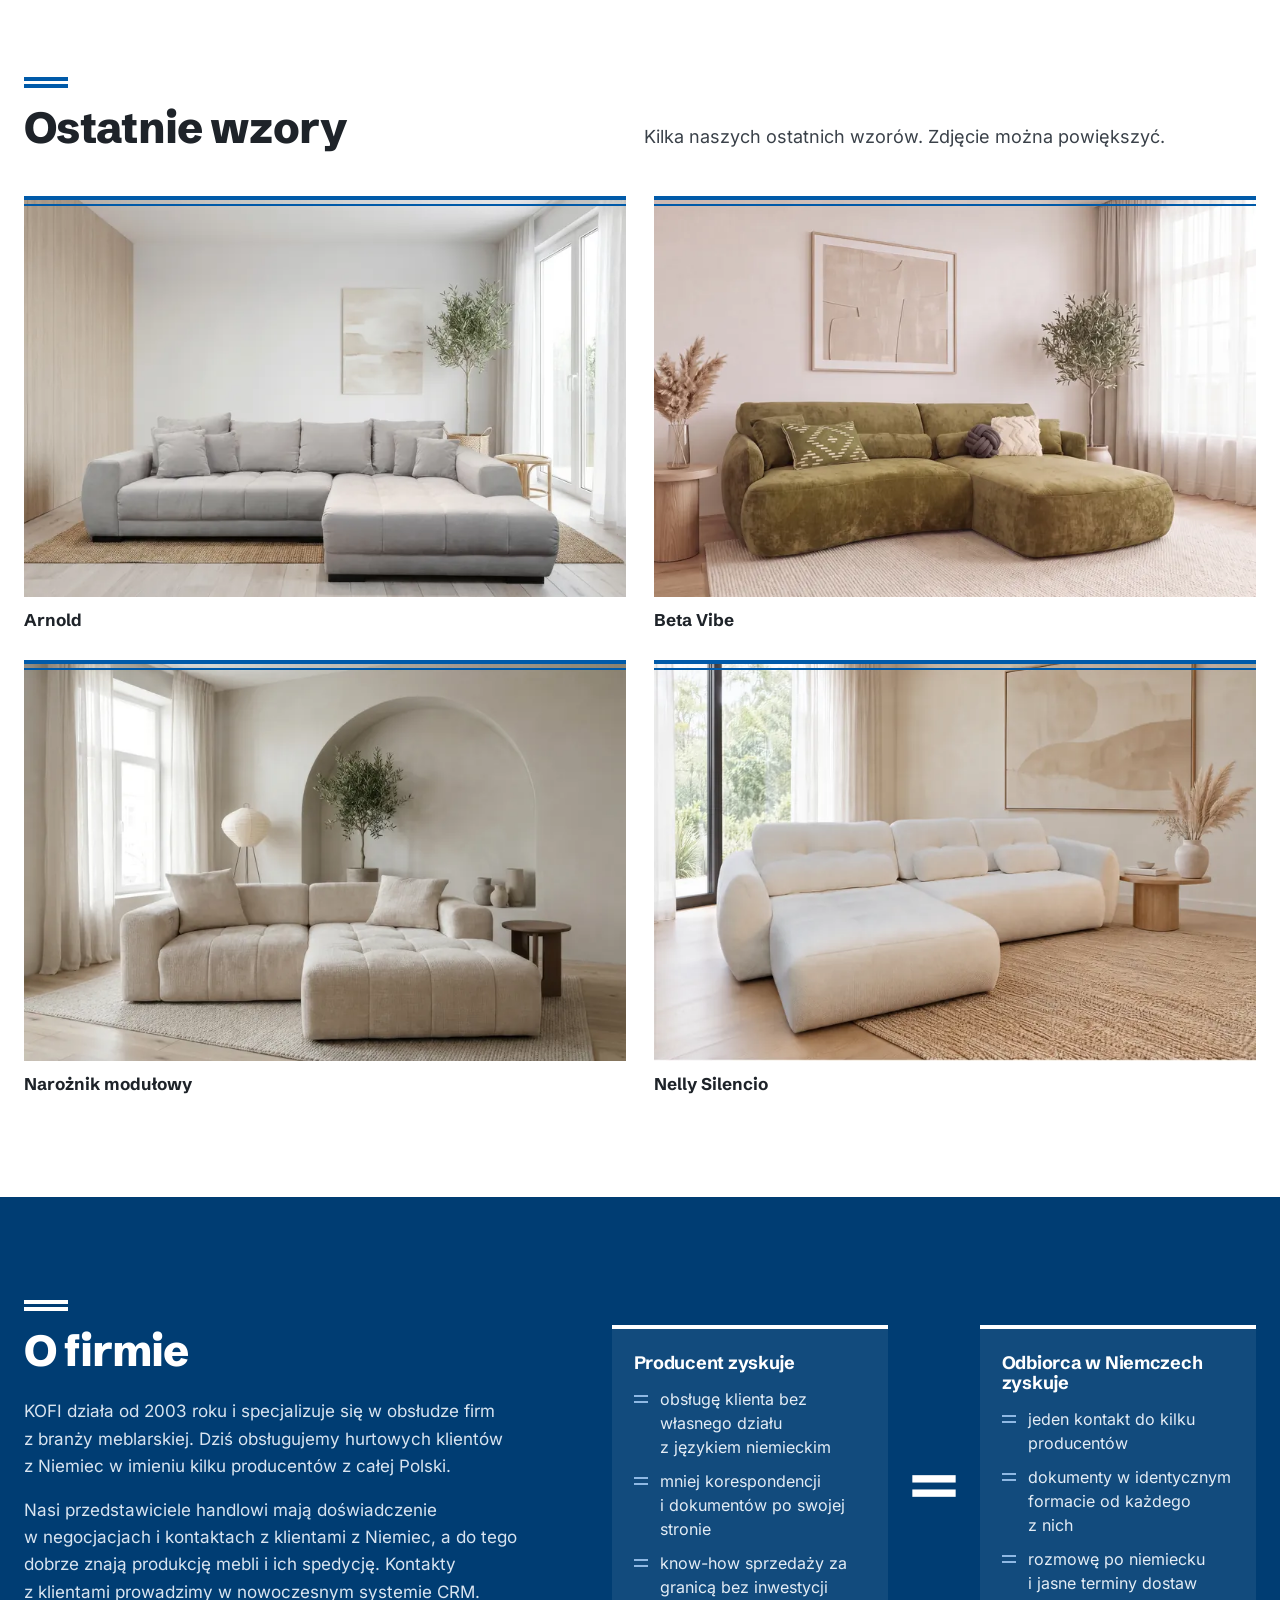
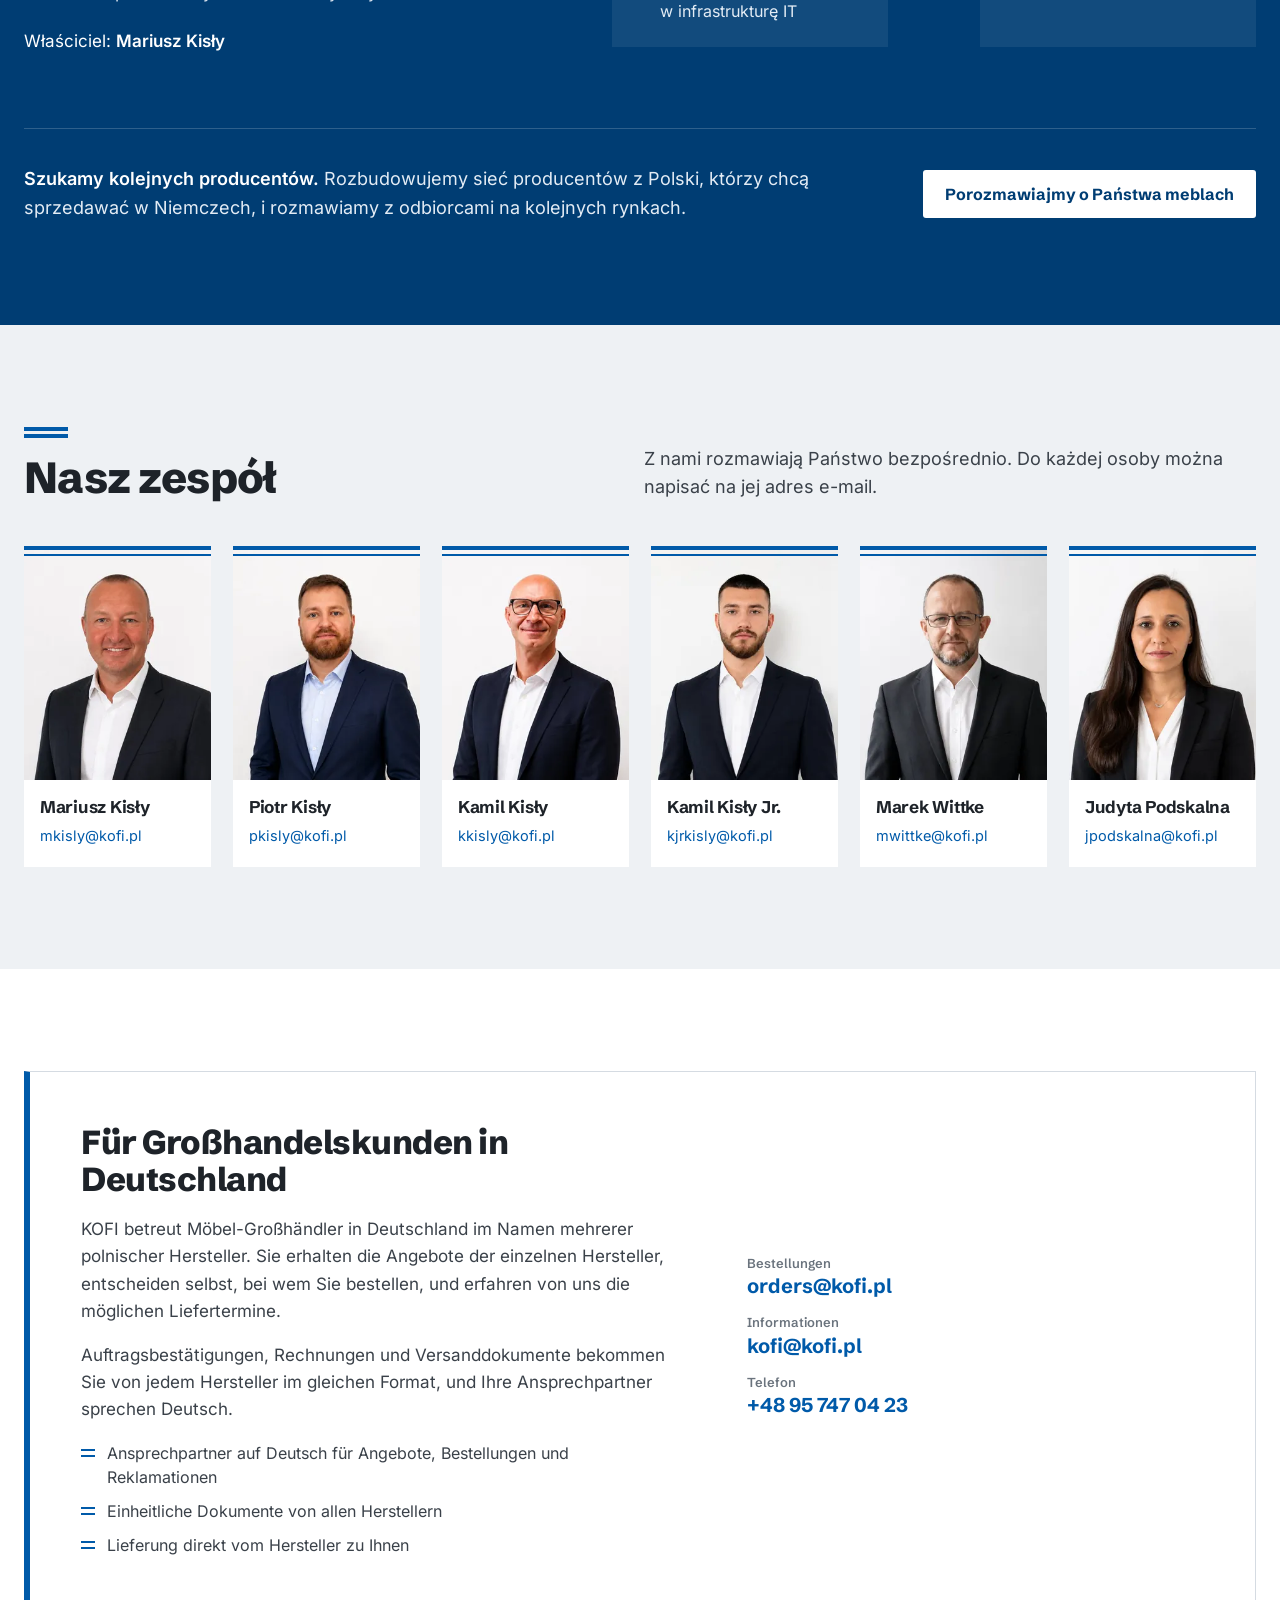
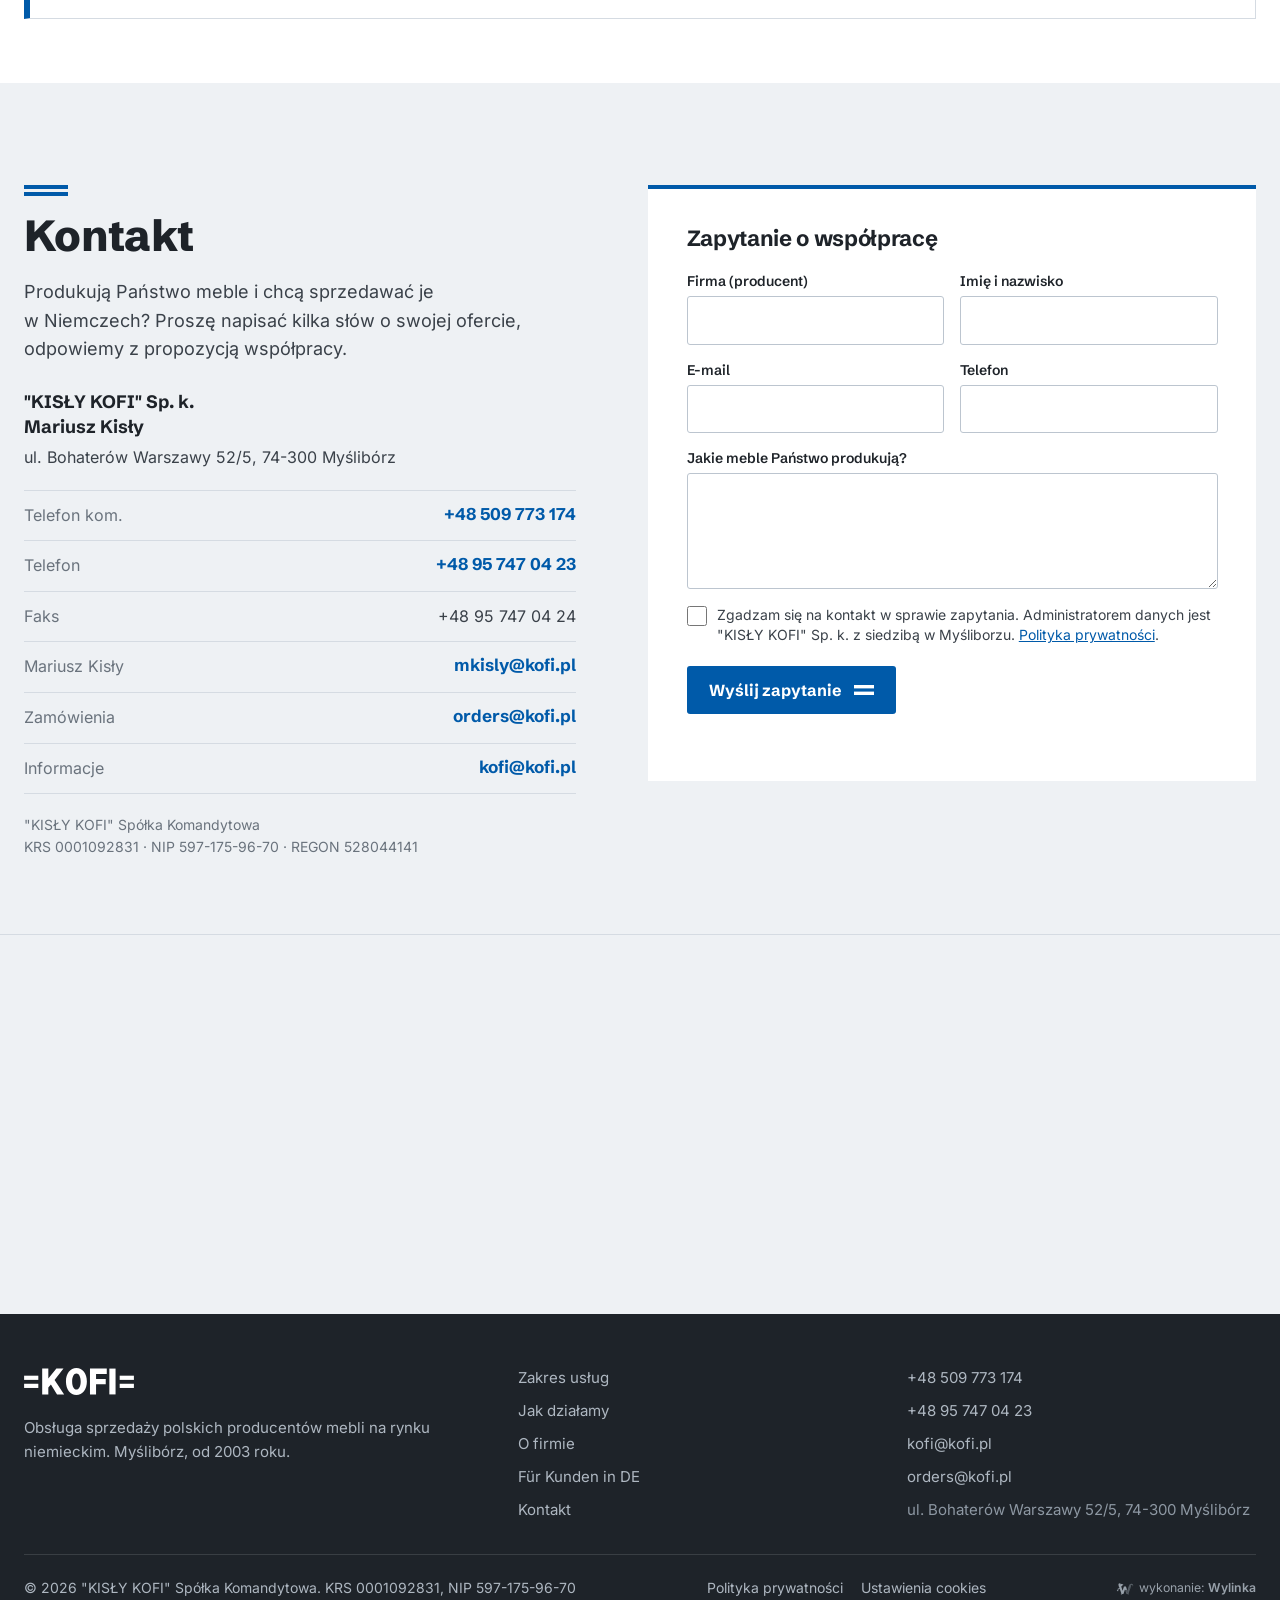
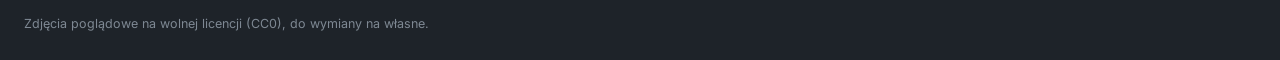
==== commit c65869c3: "Sekcja Nasz zespol: 6 osob ze zdjeciami (WebP, srcset) i e-mailami, pozycja Zespol w menu" ====
--- a/index.html
+++ b/index.html
@@ -1,795 +1,861 @@
-<!doctype html>
-<html lang="pl-PL">
-<head>
-<meta name="robots" content="noindex,nofollow">
-<meta charset="UTF-8">
-<meta name="viewport" content="width=device-width,initial-scale=1,viewport-fit=cover">
-<title>KOFI Myślibórz - sprzedaż mebli w Niemczech dla producentów</title>
-<link rel="preload" href="https://disaster26.github.io/kofi-strona/wp-content/themes/kofi/assets/fonts/schibsted-rdzen.woff2" as="font" type="font/woff2" crossorigin>
-<link rel="preload" href="https://disaster26.github.io/kofi-strona/wp-content/themes/kofi/assets/fonts/schibsted-pl.woff2" as="font" type="font/woff2" crossorigin>
-<link rel="preload" href="https://disaster26.github.io/kofi-strona/wp-content/themes/kofi/assets/fonts/inter-rdzen.woff2" as="font" type="font/woff2" crossorigin>
-<link rel="preload" href="https://disaster26.github.io/kofi-strona/wp-content/themes/kofi/assets/fonts/inter-pl.woff2" as="font" type="font/woff2" crossorigin>
-<meta name="theme-color" content="#ffffff">
-<link rel="icon" href="https://disaster26.github.io/kofi-strona/wp-content/themes/kofi/assets/img/favicon.svg" type="image/svg+xml">
-<link rel="icon" href="https://disaster26.github.io/kofi-strona/wp-content/themes/kofi/assets/img/favicon.png" sizes="192x192">
-<link rel="apple-touch-icon" href="https://disaster26.github.io/kofi-strona/wp-content/themes/kofi/assets/img/favicon.png">
-<link rel="preload" as="image" href="https://disaster26.github.io/kofi-strona/wp-content/themes/kofi/assets/img/start/hero-m.webp" imagesrcset="https://disaster26.github.io/kofi-strona/wp-content/themes/kofi/assets/img/start/hero-m-360.webp 360w, https://disaster26.github.io/kofi-strona/wp-content/themes/kofi/assets/img/start/hero-m-540.webp 540w, https://disaster26.github.io/kofi-strona/wp-content/themes/kofi/assets/img/start/hero-m-720.webp 720w, https://disaster26.github.io/kofi-strona/wp-content/themes/kofi/assets/img/start/hero-m.webp 900w" imagesizes="100vw" media="(max-width:860px)" fetchpriority="high">
-<link rel="preload" as="image" href="https://disaster26.github.io/kofi-strona/wp-content/themes/kofi/assets/img/start/hero-2400.webp" imagesrcset="https://disaster26.github.io/kofi-strona/wp-content/themes/kofi/assets/img/start/hero-1400.webp 1400w, https://disaster26.github.io/kofi-strona/wp-content/themes/kofi/assets/img/start/hero-2400.webp 2400w" imagesizes="100vw" media="(min-width:861px)" fetchpriority="high">
-<style id="kofi-css">/* KOFI - motyw: niebieski z logo #005AA9, znak równości "=" z logo jako motyw (punktory, przyciski, separatory, schemat) */
-/* 1.1: fonty w małych plikach rdzenia (ASCII + polskie znaki), pełne pliki tylko dla rzadkich znaków (rozłączne unicode-range) */
-@font-face{font-family:"Schibsted Grotesk";font-style:normal;font-weight:600 900;font-display:swap;src:url(https://disaster26.github.io/kofi-strona/wp-content/themes/kofi/assets/fonts/schibsted-latin-ext.woff2) format("woff2");unicode-range:U+0100-0101,U+0103,U+0108-0117,U+011A-0130,U+0132-0140,U+0145-0151,U+0154-0159,U+015C-0178,U+017D-017E,U+018F,U+0192,U+019D,U+01CD-01CE,U+01E6-01E7,U+01EA-01EB,U+01FA-01FF,U+0218-021B,U+0232-0233,U+0237,U+0259,U+0272,U+02C7,U+02DD,U+1E80-1E85,U+1E9E,U+1EF2-1EF3,U+1EF8-1EF9,U+2020,U+20A9,U+20B9-20BA,U+20BD,U+20BF,U+2113}
-@font-face{font-family:"Schibsted Grotesk";font-style:normal;font-weight:600 900;font-display:swap;src:url(https://disaster26.github.io/kofi-strona/wp-content/themes/kofi/assets/fonts/schibsted-latin.woff2) format("woff2");unicode-range:U+000D,U+00A1-00A8,U+00AA,U+00AC,U+00AE-00AF,U+00B1-00B6,U+00B8-00BA,U+00BC-00C3,U+00C5-00D2,U+00D4-00D5,U+00D8-00DB,U+00DD-00DE,U+00E0-00E3,U+00E5-00F2,U+00F4-00F5,U+00F7-00FB,U+00FD-00FF,U+0102,U+0131,U+0152-0153,U+02BB-02BC,U+02C6,U+02DA,U+02DC,U+0300-0301,U+0303-0304,U+0308,U+0323,U+201A,U+2032-2033,U+2044,U+2122,U+2191,U+2193,U+2212,U+2215}
-@font-face{font-family:"Schibsted Grotesk";font-style:normal;font-weight:600 900;font-display:swap;src:url(https://disaster26.github.io/kofi-strona/wp-content/themes/kofi/assets/fonts/schibsted-rdzen.woff2) format("woff2");unicode-range:U+0020-007E,U+00A0,U+00A9,U+00AB,U+00B0,U+00B7,U+00BB,U+00C4,U+00D3,U+00D6-00D7,U+00DC,U+00DF,U+00E4,U+00F3,U+00F6,U+00FC,U+2013-2014,U+2018-2019,U+201C-201E,U+2022,U+2026,U+2039-203A,U+20AC}
-@font-face{font-family:"Schibsted Grotesk";font-style:normal;font-weight:600 900;font-display:swap;src:url(https://disaster26.github.io/kofi-strona/wp-content/themes/kofi/assets/fonts/schibsted-pl.woff2) format("woff2");unicode-range:U+0104-0107,U+0118-0119,U+0141-0144,U+015A-015B,U+0179-017C}
-@font-face{font-family:"Inter";font-style:normal;font-weight:400 600;font-display:swap;src:url(https://disaster26.github.io/kofi-strona/wp-content/themes/kofi/assets/fonts/inter-latin-ext.woff2) format("woff2");unicode-range:U+0100-0103,U+0108-0117,U+011A-0130,U+0132-0140,U+0145-0148,U+014A-0151,U+0154-0159,U+015C-0178,U+017D-01C3,U+01C5-0254,U+0256-027B,U+027E-0284,U+0286-0290,U+0292-02A4,U+02A6-02BA,U+02BD-02C5,U+02C7-02CC,U+02CE-02D7,U+02DD-02FF,U+1D00,U+1D0D,U+1D1B,U+1D43,U+1D47-1D49,U+1D4D,U+1D4F-1D50,U+1D52,U+1D56-1D58,U+1D5B,U+1D62-1D65,U+1D9C,U+1DA0,U+1DBB,U+1DBF,U+1E00-1E9B,U+1E9D-1E9F,U+1EF2-1EFF,U+2020,U+20A0-20AB,U+20AD-20AF,U+20B1-20B5,U+20B8-20BA,U+20BC-20BF,U+2113,U+2C7C,U+2C7F,U+A7FF}
-@font-face{font-family:"Inter";font-style:normal;font-weight:400 600;font-display:swap;src:url(https://disaster26.github.io/kofi-strona/wp-content/themes/kofi/assets/fonts/inter-latin.woff2) format("woff2");unicode-range:U+00A1-00A8,U+00AA,U+00AC,U+00AE-00AF,U+00B1-00B6,U+00B8-00BA,U+00BC-00C3,U+00C5-00D2,U+00D4-00D5,U+00D8-00DB,U+00DD-00DE,U+00E0-00E3,U+00E5-00F2,U+00F4-00F5,U+00F7-00FB,U+00FD-00FF,U+0131,U+0152-0153,U+02BB-02BC,U+02C6,U+02DA,U+02DC,U+0300-0301,U+0303-0304,U+0308-0309,U+0323,U+2002,U+2009,U+200B,U+201A,U+2032-2033,U+2044,U+2122,U+2191,U+2193,U+2212,U+FEFF}
-@font-face{font-family:"Inter";font-style:normal;font-weight:400 600;font-display:swap;src:url(https://disaster26.github.io/kofi-strona/wp-content/themes/kofi/assets/fonts/inter-rdzen.woff2) format("woff2");unicode-range:U+0020-007E,U+00A0,U+00A9,U+00AB,U+00B0,U+00B7,U+00BB,U+00C4,U+00D3,U+00D6-00D7,U+00DC,U+00DF,U+00E4,U+00F3,U+00F6,U+00FC,U+2013-2014,U+2018-2019,U+201C-201E,U+2022,U+2026,U+2039-203A,U+20AC}
-@font-face{font-family:"Inter";font-style:normal;font-weight:400 600;font-display:swap;src:url(https://disaster26.github.io/kofi-strona/wp-content/themes/kofi/assets/fonts/inter-pl.woff2) format("woff2");unicode-range:U+0104-0107,U+0118-0119,U+0141-0144,U+015A-015B,U+0179-017C}
-:root{
-  --nieb:#005AA9;
-  --nieb-c:#003D73;
-  --nieb-j:#DCE8F4;
-  --graf:#1E2329;
-  --tekst:#3A4149;
-  --szary:#EEF1F4;
-  --linia:#D5DBE2;
-  --bialy:#fff;
-  --nag:72px;
-  --wrap:min(1240px,100% - 48px);
-  --h:"Schibsted Grotesk",system-ui,-apple-system,"Segoe UI",Arial,sans-serif;
-  --b:"Inter",system-ui,-apple-system,"Segoe UI",Arial,sans-serif;
-}
-*,*::before,*::after{box-sizing:border-box}
-html{overflow-x:clip;scroll-behavior:smooth;scroll-padding-top:var(--nag);-webkit-text-size-adjust:100%}
-body{margin:0;font:400 16px/1.6 var(--b);color:var(--tekst);background:var(--bialy);overflow-x:hidden}
-img{max-width:100%;display:block}
-a{color:inherit}
-h1,h2,h3{font-family:var(--h);color:var(--graf);margin:0;letter-spacing:-.015em;line-height:1.12}
-h2{font-size:clamp(28px,3.4vw,44px);font-weight:800}
-h3{font-size:20px;font-weight:700}
-p{margin:0 0 1em}
-.wrap{width:var(--wrap);margin-inline:auto}
-.pomin{position:absolute;left:-9999px;top:8px;background:var(--nieb);color:#fff;padding:8px 14px;z-index:100}
-.pomin:focus{left:8px}
-:focus-visible{outline:3px solid var(--nieb);outline-offset:2px}
-
-/* przyciski - zakończone znakiem równości z logo */
-.btn{display:inline-flex;align-items:center;gap:12px;background:var(--nieb);color:#fff;text-decoration:none;font:700 16px/1 var(--h);padding:16px 22px;border:0;border-radius:3px;cursor:pointer;transition:background .2s}
-.btn:hover{background:var(--nieb-c)}
-.btn-rown{width:20px;height:12px;fill:currentColor;flex:none;transition:transform .2s}
-.btn:hover .btn-rown{transform:translateX(4px)}
-.btn-jasny{background:#fff;color:var(--nieb-c)}
-.btn-jasny:hover{background:var(--szary)}
-
-/* nagłówek */
-.nag{position:sticky;top:0;z-index:50;background:#fff;box-shadow:0 1px 0 var(--linia)}
-.nag-in{width:min(1440px,100% - 48px);margin-inline:auto;height:var(--nag);display:flex;align-items:center;gap:28px}
-.marka{display:flex;flex-direction:column;align-items:center;gap:3px;text-decoration:none;color:var(--nieb);flex:none}
-.marka-znak{width:118px;height:33px;fill:currentColor}
-.marka-pod{font:600 10.5px/1 var(--h);letter-spacing:.01em;color:var(--nieb)}
-.menu{display:flex;gap:26px;margin-left:auto}
-.menu>a{text-decoration:none;font:600 15px/1 var(--h);color:var(--graf);padding:8px 0;position:relative;white-space:nowrap}
-.menu>a::after{content:"";position:absolute;left:0;right:0;bottom:-2px;height:7px;border-top:2px solid var(--nieb);border-bottom:2px solid var(--nieb);transform:scaleX(0);transform-origin:left;transition:transform .2s}
-.menu>a:hover::after,.menu>a.akt::after{transform:scaleX(1)}
-.menu>a.akt{color:var(--nieb)}
-.menu-kontakt{display:none}
-.nag-akcje{display:flex;align-items:center;gap:18px}
-.jezyk{display:flex;border:1px solid var(--linia);border-radius:3px;overflow:hidden}
-.jezyk a{font:700 13px/1 var(--h);text-decoration:none;padding:8px 9px;color:var(--tekst)}
-.jezyk a.jez-akt{background:var(--nieb);color:#fff}
-.nag-tel{display:flex;align-items:center;gap:7px;text-decoration:none;font:700 15px/1 var(--h);color:var(--graf);white-space:nowrap}
-.nag-tel svg{width:18px;height:18px;fill:var(--nieb)}
-.btn-nag{padding:13px 18px;font-size:15px;white-space:nowrap}
-.burger{display:none;width:44px;height:44px;border:0;background:none;cursor:pointer;position:relative;padding:0}
-.burger span{position:absolute;left:10px;right:10px;height:3px;background:var(--nieb);transition:transform .25s,top .25s}
-.burger span:first-child{top:16px}.burger span:last-child{top:25px}
-.burger[aria-expanded="true"] span:first-child{top:20px;transform:rotate(45deg)}
-.burger[aria-expanded="true"] span:last-child{top:20px;transform:rotate(-45deg)}
-
-/* pierwszy ekran */
-.hero{position:relative;min-height:calc(100svh - var(--nag));display:flex;align-items:center;overflow:hidden;background:#f3f3f2}
-.hero-foto{position:absolute;inset:0}
-.hero-foto picture,.hero-foto img{width:100%;height:100%}
-.hero-foto img{object-fit:cover;object-position:30% 60%}
-.hero-in{position:relative;margin-left:57vw;width:auto;max-width:660px;margin-right:4vw;padding:48px 0 120px}
-.hero-gdzie{font:600 15px/1.4 var(--h);color:var(--nieb);margin-bottom:18px}
-.hero h1{font-size:clamp(34px,3.2vw,58px);font-weight:800;line-height:1.06;letter-spacing:-.025em}
-.hero-lead{font-size:clamp(17px,1.25vw,20px);line-height:1.55;margin:22px 0 30px;max-width:34em;color:#2E353D}
-.hero-lead-m{display:none}
-.hero-akcje{display:flex;flex-wrap:wrap;align-items:center;gap:14px 26px}
-/* most: producent = KOFI = odbiorca */
-.most{position:absolute;left:0;right:0;bottom:44px;display:flex;align-items:center;gap:14px;font:600 14px/1.2 var(--h);color:var(--graf)}
-.most span{white-space:nowrap}
-.most em{font-style:normal}.most em.k{display:none}
-.most i{flex:1;height:10px;border-top:3px solid var(--nieb);border-bottom:3px solid var(--nieb);min-width:24px}
-.most b{font:900 18px/1 var(--h);color:var(--nieb);letter-spacing:.02em}
-
-/* sekcje */
-.sek{padding:clamp(64px,8vw,120px) 0}
-.sek-glowa{display:grid;grid-template-columns:minmax(0,1fr) minmax(0,1.1fr);gap:24px 64px;align-items:end;margin-bottom:44px}
-.sek-glowa p{margin:0;font-size:18px;max-width:36em}
-.sek-glowa h2,.kontakt-dane h2{position:relative;padding-top:26px}
-.sek-glowa h2::before,.kontakt-dane h2::before{content:"";position:absolute;top:0;left:0;width:44px;height:11px;border-top:4px solid var(--nieb);border-bottom:4px solid var(--nieb)}
-
-/* lista z punktorem "=" */
-.lista{list-style:none;padding:0;margin:0}
-.lista li{position:relative;padding-left:26px;margin:0 0 10px;line-height:1.5}
-.lista li::before{content:"";position:absolute;left:0;top:.5em;width:14px;height:8px;border-top:2.5px solid var(--nieb);border-bottom:2.5px solid var(--nieb)}
-
-/* usługi - tor kart */
-.uslugi{background:var(--szary)}
-.tor-ram{position:relative}
-.tor{display:grid;grid-auto-flow:column;grid-auto-columns:minmax(300px,calc((min(1240px,100vw - 48px) - 3*22px)/3.15));gap:22px;overflow-x:auto;scroll-snap-type:x mandatory;padding:4px max(24px,calc((100vw - 1240px)/2)) 8px;scroll-padding-inline:max(24px,calc((100vw - 1240px)/2));scrollbar-width:none;cursor:grab}
-.tor::-webkit-scrollbar{display:none}
-.tor.ciag{cursor:grabbing;scroll-snap-type:none;user-select:none}
-.karta{scroll-snap-align:start;background:#fff;display:flex;flex-direction:column;border-top:0;position:relative}
-.karta::before{content:"";position:absolute;z-index:2;left:0;right:0;top:0;height:10px;border-top:4px solid var(--nieb);border-bottom:2px solid var(--nieb);pointer-events:none}
-.karta-tr{padding:24px 24px 18px}
-.karta h3{margin-bottom:16px}
-.kar{position:relative;aspect-ratio:3/2;background:#dfe3e8;overflow:hidden}
-.kar-tor{display:flex;height:100%;overflow-x:auto;scroll-snap-type:x mandatory;scrollbar-width:none}
-.kar-tor::-webkit-scrollbar{display:none}
-.kar-tor img{flex:0 0 100%;width:100%;height:100%;object-fit:cover;scroll-snap-align:start;user-select:none;-webkit-user-drag:none}
-.kar-tor.ciag{scroll-snap-type:none}
-.kar-l,.kar-p{position:absolute;top:50%;transform:translateY(-50%);width:40px;height:40px;border-radius:50%;border:0;background:rgba(255,255,255,.92);color:var(--graf);font:400 26px/1 var(--h);cursor:pointer;opacity:0;transition:opacity .2s;display:grid;place-items:center;padding:0 0 3px}
-.kar-l{left:10px}.kar-p{right:10px}
-.kar:hover .kar-l,.kar:hover .kar-p,.kar-l:focus-visible,.kar-p:focus-visible{opacity:1}
-.kar-licz{position:absolute;right:10px;bottom:10px;background:rgba(30,35,41,.78);color:#fff;font:600 12px/1 var(--b);padding:5px 8px;border-radius:2px}
-.tor-str{width:var(--wrap);margin:22px auto 0;display:flex;justify-content:flex-end;gap:10px}
-.tor-b{width:48px;height:48px;border:2px solid var(--nieb);background:#fff;color:var(--nieb);font:400 28px/1 var(--h);cursor:pointer;display:grid;place-items:center;padding:0 0 4px;border-radius:3px}
-.tor-b:hover{background:var(--nieb);color:#fff}
-
-/* schemat */
-.sch{display:grid;grid-template-columns:minmax(0,1fr) minmax(0,1.5fr) minmax(0,1fr);gap:0;align-items:center;background:var(--szary);padding:40px clamp(18px,3vw,48px);border-top:4px solid var(--nieb)}
-.sch-kol{display:flex;flex-direction:column;gap:12px;position:relative;z-index:1}
-.sch-tyt{font:800 14px/1 var(--h);color:var(--nieb);margin:0 0 4px}
-.sch-box{background:#fff;border:1px solid var(--linia);padding:14px 16px;font:600 15px/1.3 var(--h);color:var(--graf)}
-.sch-pl .sch-box{border-left:0;border-right:4px solid var(--nieb)}
-.sch-de .sch-box{border-right:0;border-left:4px solid var(--graf)}
-.sch-srodek{display:flex;flex-direction:column;align-items:stretch;gap:14px;padding:0 0}
-.sch-przed{align-self:center;font:600 13px/1.3 var(--h);color:var(--tekst);background:#fff;border:1px dashed #9AA5B1;padding:7px 12px;text-align:center}
-.sch-kofi{align-self:center;background:#fff;padding:16px 22px;border:2px solid var(--nieb);color:var(--nieb);line-height:0}
-.sch-kofi svg{width:120px;height:34px;fill:currentColor}
-.tr{position:relative;padding:0 6px}
-.tr i{display:block;position:relative;height:10px}
-.tr span{display:block;text-align:center;font:600 13px/1.2 var(--h);margin-top:6px}
-.t-zam i{border-top:3px solid var(--nieb);height:0;margin-top:4px}
-.t-zam i::after{content:"";position:absolute;right:-2px;top:-8px;border:6.5px solid transparent;border-left:10px solid var(--nieb);border-right:0}
-.t-zam span{color:var(--nieb)}
-.t-dok i{border-top:3px dashed var(--graf);height:0;margin-top:4px}
-.t-dok i::after{content:"";position:absolute;left:-2px;top:-8px;border:6.5px solid transparent;border-right:10px solid var(--graf);border-left:0}
-.t-dok span{color:var(--graf)}
-.t-meb i{border-top:3px solid #6E9CCB;border-bottom:3px solid #6E9CCB;height:10px}
-.t-meb i::after{content:"";position:absolute;left:-2px;top:-6px;border:8px solid transparent;border-right:12px solid #6E9CCB;border-left:0}
-.t-meb span{color:#3F6E9E}
-
-/* pas zdjęcia */
-.pas{position:relative;min-height:clamp(420px,40vw,560px);display:flex;align-items:flex-end;overflow:hidden}
-.pas>img{position:absolute;inset:0;width:100%;height:100%;object-fit:cover;object-position:50% 80%}
-.pas::before{content:"";position:absolute;inset:0;background:linear-gradient(180deg,rgba(14,22,32,0) 25%,rgba(14,22,32,.72) 100%);z-index:1}
-.pas-in{position:relative;z-index:2;width:var(--wrap);margin:0 auto;padding:0 0 clamp(36px,5vw,64px);color:#fff}
-.pas-in h2{color:#fff;max-width:18em;font-size:clamp(26px,3vw,40px)}
-.pas-in p{max-width:40em;font-size:17px;margin:16px 0 0;color:#E8EDF2}
-
-/* o firmie - ciemny niebieski z logo */
-.firma{background:var(--nieb-c);color:#D8E4F0}
-.firma h2,.firma h3{color:#fff}
-.firma-siatka{display:grid;grid-template-columns:minmax(0,1fr) minmax(0,1.25fr);gap:56px 72px}
-.firma-tekst h2{margin-bottom:24px;position:relative;padding-top:26px}
-.firma-tekst h2::before{content:"";position:absolute;top:0;left:0;width:44px;height:11px;border-top:4px solid #fff;border-bottom:4px solid #fff}
-.firma-tekst p{font-size:17px}
-.firma-osoba{margin-top:22px;color:#fff}
-.rowne{display:grid;grid-template-columns:minmax(0,1fr) auto minmax(0,1fr);gap:24px;align-items:center;align-self:center}
-.rowne-str{background:rgba(255,255,255,.07);border-top:4px solid #fff;padding:24px 22px 14px;height:100%}
-.rowne-str h3{font-size:18px;margin-bottom:14px}
-.rowne .lista li{color:#E3ECF5}
-.rowne .lista li::before{border-color:#8FB8E3}
-.rowne-znak{width:44px;height:26px;fill:#fff}
-.firma-dalej{grid-column:1/-1;display:flex;align-items:center;justify-content:space-between;gap:20px 40px;border-top:1px solid rgba(255,255,255,.18);padding-top:36px}
-.firma-dalej p{margin:0;font-size:18px;max-width:46em;color:#E3ECF5}
-.firma-dalej b{color:#fff}
-
-/* DE */
-.de{background:#fff;padding-bottom:clamp(40px,5vw,72px)}
-.de-siatka{display:grid;grid-template-columns:minmax(0,1.3fr) minmax(0,1fr);gap:32px 72px;align-items:center;border:1px solid var(--linia);border-left:6px solid var(--nieb);padding:clamp(28px,4vw,52px)}
-.de h2{font-size:clamp(24px,2.6vw,34px);margin-bottom:18px}
-.de p{font-size:17px}
-.de-kontakt p{display:flex;flex-direction:column;gap:2px;margin:0 0 16px}
-.de-kontakt span{font:600 13px/1.2 var(--h);color:#6A737D}
-.de-kontakt a{font:700 20px/1.3 var(--h);color:var(--nieb);text-decoration:none}
-.de-kontakt a:hover{text-decoration:underline}
-
-/* kontakt */
-.kontakt{background:var(--szary);padding-bottom:0}
-.kontakt-siatka{display:grid;grid-template-columns:minmax(0,1fr) minmax(0,1.1fr);gap:48px 72px;padding-bottom:clamp(56px,6vw,88px)}
-.kontakt-dane h2{margin-bottom:18px}
-.kontakt-lead{font-size:18px;max-width:30em}
-address{font-style:normal;margin:26px 0 20px;line-height:1.55}
-address b{display:block;font:700 18px/1.35 var(--h);color:var(--graf);margin-bottom:6px}
-.kontakt-lista{list-style:none;padding:0;margin:0;border-top:1px solid var(--linia)}
-.kontakt-lista li{display:flex;justify-content:space-between;gap:16px;padding:12px 0;border-bottom:1px solid var(--linia);flex-wrap:wrap}
-.kontakt-lista span{color:#6A737D}
-.kontakt-lista a{font:700 17px/1.3 var(--h);color:var(--nieb);text-decoration:none}
-.form{background:#fff;padding:clamp(24px,3vw,40px);border-top:4px solid var(--nieb);align-self:start}
-.form h3{font-size:22px;margin-bottom:20px}
-.pola{display:grid;grid-template-columns:repeat(2,minmax(0,1fr));gap:0 16px}
-.form label{display:block;font:600 14px/1.3 var(--h);color:var(--graf);margin-bottom:16px}
-.form input,.form textarea{display:block;width:100%;margin-top:6px;font:400 16px/1.4 var(--b);padding:12px 13px;border:1px solid #BCC5CF;border-radius:3px;background:#fff;color:var(--graf)}
-.form input:focus,.form textarea:focus{outline:2px solid var(--nieb);outline-offset:0;border-color:var(--nieb)}
-.form textarea{resize:vertical;min-height:110px}
-.form-info{margin:14px 0 0;font-size:15px;color:var(--nieb-c);min-height:1em}
-.mapa{height:380px;border-top:1px solid var(--linia)}
-.mapa iframe{width:100%;height:100%;border:0;display:block;filter:grayscale(.35)}
-
-/* stopka */
-.stopka{background:var(--graf);color:#AEB7C1;font-size:15px;padding:52px 0 26px}
-.stopka a{text-decoration:none}
-.stopka a:hover{color:#fff}
-.stopka-in{display:grid;grid-template-columns:minmax(0,1.3fr) minmax(0,1fr) minmax(0,1fr);gap:28px 40px;padding-bottom:32px;border-bottom:1px solid rgba(255,255,255,.12)}
-.stopka-marka svg{width:110px;height:31px;fill:#fff;margin-bottom:12px}
-.stopka-marka p{margin:0;line-height:1.55}
-.stopka-menu,.stopka-kontakt{display:flex;flex-direction:column;gap:9px}
-.stopka-dol{display:flex;justify-content:space-between;align-items:center;gap:12px 24px;flex-wrap:wrap;padding-top:22px;font-size:14px}
-
-/* pasek dolny na telefonie */
-.mob{display:none}
-
-/* ---------- komputery niższe / węższe ---------- */
-@media (max-width:1280px){
-  .menu{gap:20px}
-  .nag-tel span{display:none}
-}
-@media (max-width:1180px){
-  .jezyk{display:none}
-}
-@media (min-width:861px) and (max-height:820px){
-  .hero h1{font-size:clamp(34px,3.2vw,50px)}
-  .hero-lead{margin:16px 0 26px;font-size:17px}
-  .hero-gdzie{margin-bottom:12px}
-  .hero-in{padding:32px 0 100px}
-  .most{bottom:30px}
-}
-
-/* ---------- tablet i telefon ---------- */
-@media (max-width:1060px){
-  .menu{position:fixed;top:var(--nag);left:0;right:0;bottom:0;background:#fff;flex-direction:column;gap:0;padding:12px 24px 32px;opacity:0;transform:translateY(-10px);transition:opacity .22s,transform .22s,visibility 0s .22s;overflow-y:auto;visibility:hidden;pointer-events:none}
-  .menu.otwarte{opacity:1;transform:none;visibility:visible;pointer-events:auto;transition:opacity .22s,transform .22s}
-  .menu>a{font-size:22px;padding:18px 0;border-bottom:1px solid var(--linia)}
-  .menu>a::after{left:0;right:auto;width:44px;bottom:8px}
-  .menu-kontakt{display:flex;flex-direction:column;gap:14px;margin-top:26px}
-  .menu-kontakt a{display:flex;align-items:center;gap:10px;text-decoration:none;font:700 18px/1 var(--h);color:var(--nieb)}
-  .menu-kontakt svg{width:20px;height:20px;fill:currentColor}
-  .burger{display:block}
-  body.menu-otw{overflow:hidden}
-  .nag-akcje{margin-left:auto;gap:8px}
-  .jezyk{display:flex}
-}
-@media (max-width:860px){
-  :root{--nag:62px;--wrap:calc(100% - 32px)}
-  .nag-in{width:calc(100% - 24px);gap:10px}
-  .marka-znak{width:92px;height:26px}
-  .marka-pod{font-size:9px}
-  .btn-nag{display:none}
-  .nag-tel{width:44px;height:44px;justify-content:center;border-radius:50%;background:var(--szary)}
-  .nag-tel svg{width:20px;height:20px}
-  .jezyk a{padding:7px 8px;font-size:12px}
-
-  .hero{flex-direction:column;align-items:stretch;min-height:calc(100svh - var(--nag));background:#fff}
-  .hero-foto{position:relative;flex:1 1 0;min-height:min(52vw,24svh);max-height:52svh;width:100%;align-self:stretch}
-  .hero-foto picture,.hero-foto img{position:absolute;inset:0}
-  .hero-foto img{object-position:50% 70%}
-  .hero-foto::after{content:"";position:absolute;left:0;right:0;bottom:0;height:22%;background:linear-gradient(180deg,rgba(255,255,255,0),#fff)}
-  .hero-in{flex:0 0 auto;width:var(--wrap);margin:0 auto;padding:6px 0 0}
-  .hero-gdzie{font-size:13px;margin-bottom:8px}
-  .hero h1{font-size:clamp(25px,min(7.4vw,4.4svh),36px);line-height:1.1}
-  .hero-lead{display:none}
-  .hero-lead-m{display:block;font-size:clamp(14.5px,min(4vw,2.35svh),17px);line-height:1.5;margin:10px 0 24px;color:#2E353D}
-  .hero-akcje{gap:10px 18px}
-  .hero-akcje .btn{padding:14px 18px;font-size:15.5px}
-  .most{position:static;margin:clamp(14px,2.6svh,24px) 0 clamp(14px,2.6svh,22px);gap:8px;font-size:12px}
-  .most b{font-size:14px}
-  .most em{display:none}.most em.k{display:inline}
-  .most i{height:8px;border-width:2.5px;min-width:14px}
-
-  .sek-glowa{grid-template-columns:minmax(0,1fr);margin-bottom:28px}
-  .sek-glowa p{font-size:16.5px}
-  .tor{grid-auto-columns:min(84vw,360px);gap:14px;padding:4px 16px 8px;scroll-padding-inline:16px}
-  .kar-l,.kar-p{display:none}
-  .tor-str{display:none}
-
-  .sch{grid-template-columns:minmax(0,1fr) minmax(0,1.15fr) minmax(0,1fr);padding:22px 10px;gap:0 4px}
-  .sch-box{padding:9px 8px;font-size:12.5px}
-  .sch-tyt{font-size:12px}
-  .sch-kol{gap:8px}
-  .sch-srodek{gap:10px}
-  .sch-przed{font-size:11px;padding:5px 6px}
-  .sch-kofi{padding:9px 10px}
-  .sch-kofi svg{width:72px;height:21px}
-  .tr{padding:0 2px}
-  .tr span{font-size:11px}
-
-  .pas{min-height:480px}
-  .pas-in p{font-size:16px}
-  .firma-siatka{grid-template-columns:minmax(0,1fr);gap:36px}
-  .rowne{grid-template-columns:minmax(0,1fr);gap:14px}
-  .rowne-znak{justify-self:center;transform:rotate(90deg)}
-  .firma-dalej{flex-direction:column;align-items:flex-start}
-  .firma-dalej p{font-size:17px}
-  .de-siatka{grid-template-columns:minmax(0,1fr);border-left-width:5px}
-  .kontakt-siatka{grid-template-columns:minmax(0,1fr)}
-  .pola{grid-template-columns:minmax(0,1fr)}
-  .mapa{height:300px}
-
-  .stopka{padding:40px 0 90px}
-  .stopka-in{grid-template-columns:repeat(2,minmax(0,1fr));gap:24px 20px}
-  .stopka-marka{grid-column:1/-1}
-  .stopka-dol{flex-direction:column;align-items:flex-start}
-
-  .mob{display:flex;position:fixed;left:0;right:0;bottom:0;z-index:60;gap:10px;padding:10px 12px calc(10px + env(safe-area-inset-bottom));background:#fff;border-top:1px solid var(--linia);transform:translateY(110%);transition:transform .25s}
-  .mob.widac{transform:none}
-  .mob .btn{flex:1;justify-content:center;padding:14px 12px;font-size:15px}
-  .mob-tel{display:flex;align-items:center;gap:8px;justify-content:center;flex:0 0 auto;padding:0 18px;border:2px solid var(--nieb);border-radius:3px;color:var(--nieb);text-decoration:none;font:700 15px/1 var(--h)}
-  .mob-tel svg{width:18px;height:18px;fill:currentColor}
-}
-@media (max-width:380px){
-  .jezyk{display:none}
-}
-@media (prefers-reduced-motion:reduce){
-  html{scroll-behavior:auto}
-  *{transition:none!important}
-}
-
-/* ---------- elementy strony docelowej (WordPress) ---------- */
-.screen-reader-text{position:absolute!important;width:1px;height:1px;overflow:hidden;clip:rect(0 0 0 0);white-space:nowrap}
-.de-lista{margin-top:8px}
-.de-lista li{font-size:16px}
-.kontakt-rej{margin:20px 0 0;font-size:14px;line-height:1.55;color:#6A737D}
-.pulapka{position:absolute!important;left:-9999px;width:1px;height:1px;overflow:hidden}
-.form .zgoda{display:flex;gap:10px;align-items:flex-start;font:400 14px/1.45 var(--b);color:var(--tekst);margin:2px 0 20px}
-.form .zgoda input{width:20px;height:20px;margin:1px 0 0;flex:none;accent-color:var(--nieb)}
-.form .zgoda a{color:var(--nieb)}
-.form-info.blad{color:#B3261E}
-.form-info.ok{color:#14652F;font-weight:600}
-.form button[disabled]{opacity:.6;cursor:wait}
-.form .pole-blad input,.form .pole-blad textarea{border-color:#B3261E}
-.stopka-kontakt span{color:#8D97A2}
-.stopka-linki{display:flex;gap:18px;flex-wrap:wrap;margin:0}
-.stopka-dol p{margin:0}
-.link-cookies{background:none;border:0;padding:0;font:inherit;color:inherit;cursor:pointer}
-.link-cookies:hover{color:#fff}
-.stopka-przyp{font-size:12.5px;color:#7E8893;margin-top:14px;margin-bottom:0}
-
-/* mapa wyłączona po odmowie cookies */
-.mapa-zast{height:100%;display:flex;flex-direction:column;align-items:center;justify-content:center;gap:10px;text-align:center;padding:24px;background:#E4E9EE}
-.mapa-zast b{font:700 18px/1.3 var(--h);color:var(--graf)}
-.mapa-zast p{margin:0;color:var(--tekst)}
-.mz-akcje{display:flex;gap:16px;align-items:center;flex-wrap:wrap;justify-content:center;margin-top:6px}
-.mz-akcje button{background:none;border:0;font:700 15px/1 var(--h);color:var(--nieb);cursor:pointer;padding:8px 0;border-bottom:2px solid var(--nieb)}
-
-/* baner cookies */
-.cookies{position:fixed;z-index:80;left:16px;bottom:16px;width:min(440px,calc(100% - 32px));background:#fff;color:var(--tekst);padding:22px 22px 18px;border-top:4px solid var(--nieb);box-shadow:0 12px 40px rgba(14,22,32,.22);font-size:14.5px;line-height:1.5}
-.cookies[hidden]{display:none}
-.cookies h2{font-size:19px;margin:0 0 8px}
-.cookies p{margin:0 0 14px}
-.cookies a{color:var(--nieb)}
-.cookies-kat{border:0;padding:0;margin:0 0 14px;display:grid;gap:10px}
-.cookies-kat[hidden]{display:none}
-.cookies-kat label{display:flex;gap:10px;align-items:flex-start}
-.cookies-kat input{width:18px;height:18px;margin:2px 0 0;accent-color:var(--nieb);flex:none}
-.cookies-kat b{display:block;font:700 14.5px/1.3 var(--h);color:var(--graf)}
-.cookies-kat small{display:block;font-size:13px;color:#6A737D}
-.cookies-b{display:flex;flex-wrap:wrap;gap:10px;align-items:center}
-.cookies-b .btn{padding:12px 16px;font-size:14.5px}
-.cookies-b [hidden]{display:none}
-.btn-ob{background:#fff;color:var(--nieb);box-shadow:inset 0 0 0 2px var(--nieb)}
-.btn-ob:hover{background:var(--szary)}
-.btn-tekst{background:none;border:0;font:600 14.5px/1 var(--h);color:var(--graf);cursor:pointer;padding:10px 4px;text-decoration:underline;text-underline-offset:3px}
-
-/* podstrony (polityka prywatności) i 404 */
-.glowa{background:var(--szary);padding:clamp(40px,6vw,80px) 0 clamp(30px,4vw,52px);border-bottom:4px solid var(--nieb)}
-.glowa h1{font-size:clamp(30px,4vw,50px);font-weight:800;position:relative;padding-top:26px}
-.glowa h1::before{content:"";position:absolute;top:0;left:0;width:44px;height:11px;border-top:4px solid var(--nieb);border-bottom:4px solid var(--nieb)}
-.glowa-404{min-height:calc(100svh - var(--nag) - 240px);display:flex;align-items:center;border-bottom:0}
-.glowa-kod{font:700 15px/1 var(--h);color:var(--nieb);margin-bottom:14px}
-.glowa-lead{font-size:18px;max-width:40em;margin:18px 0 0}
-.glowa-lead a{color:var(--nieb);font-weight:600}
-.glowa-404 .btn{margin-top:28px}
-.sek-tresc{padding-top:clamp(36px,5vw,64px)}
-.tresc{max-width:820px;font-size:17px;line-height:1.7}
-.tresc h2{font-size:clamp(22px,2.2vw,28px);margin:1.8em 0 .6em}
-.tresc a{color:var(--nieb)}
-.tresc table{width:100%;border-collapse:collapse;font-size:15px;line-height:1.5;margin:0}
-.tresc figure{margin:1.2em 0;overflow-x:auto}
-.tresc th,.tresc td{text-align:left;vertical-align:top;padding:12px 14px 12px 0;border-bottom:1px solid var(--linia)}
-.tresc th{font:700 14px/1.3 var(--h);color:var(--graf);border-bottom:2px solid var(--nieb)}
-@media (max-width:860px){
-  .cookies{left:0;right:0;bottom:0;width:100%;padding:18px 16px calc(16px + env(safe-area-inset-bottom));font-size:14px}
-  .cookies-b .btn{flex:1 1 auto;justify-content:center}
-  .tresc{font-size:16px}
-  .tresc table{min-width:560px}
-  .stopka-linki{gap:14px}
-}
-
-/* galeria: ostatnie wzory (16.11) */
-.wzory-siatka{list-style:none;margin:0;padding:0;display:grid;grid-template-columns:repeat(2,minmax(0,1fr));gap:28px}
-.wzory-siatka figure{margin:0}
-.wzor{display:block;width:100%;padding:0;border:0;background:var(--szary);cursor:zoom-in;position:relative;overflow:hidden}
-.wzor::before{content:"";position:absolute;z-index:1;left:0;right:0;top:0;height:10px;border-top:4px solid var(--nieb);border-bottom:2px solid var(--nieb);pointer-events:none}
-.wzor img{display:block;width:100%;height:auto;aspect-ratio:3/2;object-fit:cover;transition:transform .5s cubic-bezier(.2,.7,.3,1)}
-.wzor:hover img{transform:scale(1.03)}
-.wzor:focus-visible{outline:3px solid var(--nieb);outline-offset:3px}
-.wzory-siatka figcaption{margin-top:12px;font:700 17px/1.3 var(--h);color:var(--graf)}
-.lb{border:0;padding:0;margin:0;width:100vw;height:100dvh;max-width:none;max-height:none;background:rgba(14,18,23,.94);color:#fff}
-.lb[open]{display:flex;align-items:center;justify-content:center}
-.lb::backdrop{background:rgba(14,18,23,.94)}
-.lb figure{margin:0;max-width:min(1600px,92vw);text-align:center}
-.lb img{display:block;max-width:100%;max-height:calc(100dvh - 120px);width:auto;height:auto;margin:0 auto}
-.lb figcaption{margin-top:14px;font:700 17px/1.3 var(--h)}
-.lb button{position:absolute;border:0;background:rgba(255,255,255,.12);color:#fff;width:48px;height:48px;border-radius:50%;font-size:30px;line-height:1;cursor:pointer;display:grid;place-items:center}
-.lb button:hover,.lb button:focus-visible{background:var(--nieb);outline:none}
-.lb-x{top:16px;right:16px}
-.lb-n{top:50%;transform:translateY(-50%)}
-.lb-p{left:16px}.lb-d{right:16px}
-@media (max-width:860px){
-.wzory-siatka{display:flex;overflow-x:auto;scroll-snap-type:x mandatory;gap:16px;scrollbar-width:none;padding-bottom:4px}
-.wzory-siatka::-webkit-scrollbar{display:none}
-.wzory-siatka li{flex:0 0 84%;scroll-snap-align:start}
-.lb-n{top:auto;bottom:16px;transform:none}
-.lb img{max-height:calc(100dvh - 160px)}
-}
-@media (prefers-reduced-motion:reduce){.wzor img{transition:none}}
-</style>
-<meta name="description" content="KOFI z Myśliborza od 2003 r. obsługuje w imieniu polskich producentów mebli hurtowych klientów z Niemiec: zamówienia, faktury, dokumenty, reklamacje.">
-<link rel="canonical" href="https://disaster26.github.io/kofi-strona/">
-<meta property="og:type" content="website"><meta property="og:locale" content="pl_PL"><meta property="og:site_name" content="KOFI"><meta property="og:title" content="KOFI Myślibórz - sprzedaż mebli w Niemczech dla producentów"><meta property="og:description" content="KOFI z Myśliborza od 2003 r. obsługuje w imieniu polskich producentów mebli hurtowych klientów z Niemiec: zamówienia, faktury, dokumenty, reklamacje."><meta property="og:url" content="https://disaster26.github.io/kofi-strona/"><meta property="og:image" content="https://disaster26.github.io/kofi-strona/wp-content/themes/kofi/assets/img/start/hero-2400.webp">
-<script type="application/ld+json">{"@context":"https://schema.org","@type":["Organization","LocalBusiness"],"@id":"https://disaster26.github.io/kofi-strona/#firma","name":"KOFI","legalName":"KISŁY KOFI Spółka Komandytowa","alternateName":"KOFI","description":"KOFI z Myśliborza od 2003 r. obsługuje w imieniu polskich producentów mebli hurtowych klientów z Niemiec: zamówienia, faktury, dokumenty, reklamacje.","url":"https://disaster26.github.io/kofi-strona/","logo":"https://disaster26.github.io/kofi-strona/wp-content/themes/kofi/assets/img/favicon.png","image":"https://disaster26.github.io/kofi-strona/wp-content/themes/kofi/assets/img/start/hero-2400.webp","telephone":"+48 509 773 174","faxNumber":"+48 95 747 04 24","email":"kofi@kofi.pl","address":{"@type":"PostalAddress","streetAddress":"Bohaterów Warszawy 52/5","postalCode":"74-300","addressLocality":"Myślibórz","addressRegion":"zachodniopomorskie","addressCountry":"PL"},"hasMap":"https://www.google.com/maps/search/?api=1&query=ul.%20Bohater%C3%B3w%20Warszawy%2052%2F5%2C%2074-300%20My%C5%9Blib%C3%B3rz","foundingDate":"2003","founder":{"@type":"Person","name":"Mariusz Kisły"},"taxID":"5971759670","vatID":"PL5971759670","areaServed":[{"@type":"Country","name":"Polska"},{"@type":"Country","name":"Niemcy"}],"knowsLanguage":["pl","de"],"contactPoint":[{"@type":"ContactPoint","contactType":"customer service","telephone":"+48 509 773 174","email":"kofi@kofi.pl","availableLanguage":["Polish","German"]},{"@type":"ContactPoint","contactType":"sales","email":"orders@kofi.pl","telephone":"+48 95 747 04 23","availableLanguage":["German","Polish"]}]}</script>
-
-<style id="global-styles-inline-css">
-:root{--wp--preset--aspect-ratio--square: 1;--wp--preset--aspect-ratio--4-3: 4/3;--wp--preset--aspect-ratio--3-4: 3/4;--wp--preset--aspect-ratio--3-2: 3/2;--wp--preset--aspect-ratio--2-3: 2/3;--wp--preset--aspect-ratio--16-9: 16/9;--wp--preset--aspect-ratio--9-16: 9/16;--wp--preset--color--black: #000000;--wp--preset--color--cyan-bluish-gray: #abb8c3;--wp--preset--color--white: #ffffff;--wp--preset--color--pale-pink: #f78da7;--wp--preset--color--vivid-red: #cf2e2e;--wp--preset--color--luminous-vivid-orange: #ff6900;--wp--preset--color--luminous-vivid-amber: #fcb900;--wp--preset--color--light-green-cyan: #7bdcb5;--wp--preset--color--vivid-green-cyan: #00d084;--wp--preset--color--pale-cyan-blue: #8ed1fc;--wp--preset--color--vivid-cyan-blue: #0693e3;--wp--preset--color--vivid-purple: #9b51e0;--wp--preset--gradient--vivid-cyan-blue-to-vivid-purple: linear-gradient(135deg,rgb(6,147,227) 0%,rgb(155,81,224) 100%);--wp--preset--gradient--light-green-cyan-to-vivid-green-cyan: linear-gradient(135deg,rgb(122,220,180) 0%,rgb(0,208,130) 100%);--wp--preset--gradient--luminous-vivid-amber-to-luminous-vivid-orange: linear-gradient(135deg,rgb(252,185,0) 0%,rgb(255,105,0) 100%);--wp--preset--gradient--luminous-vivid-orange-to-vivid-red: linear-gradient(135deg,rgb(255,105,0) 0%,rgb(207,46,46) 100%);--wp--preset--gradient--very-light-gray-to-cyan-bluish-gray: linear-gradient(135deg,rgb(238,238,238) 0%,rgb(169,184,195) 100%);--wp--preset--gradient--cool-to-warm-spectrum: linear-gradient(135deg,rgb(74,234,220) 0%,rgb(151,120,209) 20%,rgb(207,42,186) 40%,rgb(238,44,130) 60%,rgb(251,105,98) 80%,rgb(254,248,76) 100%);--wp--preset--gradient--blush-light-purple: linear-gradient(135deg,rgb(255,206,236) 0%,rgb(152,150,240) 100%);--wp--preset--gradient--blush-bordeaux: linear-gradient(135deg,rgb(254,205,165) 0%,rgb(254,45,45) 50%,rgb(107,0,62) 100%);--wp--preset--gradient--luminous-dusk: linear-gradient(135deg,rgb(255,203,112) 0%,rgb(199,81,192) 50%,rgb(65,88,208) 100%);--wp--preset--gradient--pale-ocean: linear-gradient(135deg,rgb(255,245,203) 0%,rgb(182,227,212) 50%,rgb(51,167,181) 100%);--wp--preset--gradient--electric-grass: linear-gradient(135deg,rgb(202,248,128) 0%,rgb(113,206,126) 100%);--wp--preset--gradient--midnight: linear-gradient(135deg,rgb(2,3,129) 0%,rgb(40,116,252) 100%);--wp--preset--font-size--small: 13px;--wp--preset--font-size--medium: 20px;--wp--preset--font-size--large: 36px;--wp--preset--font-size--x-large: 42px;--wp--preset--spacing--20: 0.44rem;--wp--preset--spacing--30: 0.67rem;--wp--preset--spacing--40: 1rem;--wp--preset--spacing--50: 1.5rem;--wp--preset--spacing--60: 2.25rem;--wp--preset--spacing--70: 3.38rem;--wp--preset--spacing--80: 5.06rem;--wp--preset--shadow--natural: 6px 6px 9px rgba(0, 0, 0, 0.2);--wp--preset--shadow--deep: 12px 12px 50px rgba(0, 0, 0, 0.4);--wp--preset--shadow--sharp: 6px 6px 0px rgba(0, 0, 0, 0.2);--wp--preset--shadow--outlined: 6px 6px 0px -3px rgb(255, 255, 255), 6px 6px rgb(0, 0, 0);--wp--preset--shadow--crisp: 6px 6px 0px rgb(0, 0, 0);}.wp-block-button{--wp--preset--dimension--25: 25%;--wp--preset--dimension--50: 50%;--wp--preset--dimension--75: 75%;--wp--preset--dimension--100: 100%;}:where(body) { margin: 0; }:where(.is-layout-flex){gap: 0.5em;}:where(.is-layout-grid){gap: 0.5em;}body .is-layout-flex{display: flex;}.is-layout-flex{flex-wrap: wrap;align-items: center;}.is-layout-flex > :is(*, div){margin: 0;}body .is-layout-grid{display: grid;}.is-layout-grid > :is(*, div){margin: 0;}body{padding-top: 0px;padding-right: 0px;padding-bottom: 0px;padding-left: 0px;}:root :where(.wp-element-button, .wp-block-button__link){background-color: #32373c;border-width: 0;color: #fff;font-family: inherit;font-size: inherit;font-style: inherit;font-weight: inherit;letter-spacing: inherit;line-height: inherit;padding-top: calc(0.667em + 2px);padding-right: calc(1.333em + 2px);padding-bottom: calc(0.667em + 2px);padding-left: calc(1.333em + 2px);text-decoration: none;text-transform: inherit;}.has-black-color{color: var(--wp--preset--color--black) !important;}.has-cyan-bluish-gray-color{color: var(--wp--preset--color--cyan-bluish-gray) !important;}.has-white-color{color: var(--wp--preset--color--white) !important;}.has-pale-pink-color{color: var(--wp--preset--color--pale-pink) !important;}.has-vivid-red-color{color: var(--wp--preset--color--vivid-red) !important;}.has-luminous-vivid-orange-color{color: var(--wp--preset--color--luminous-vivid-orange) !important;}.has-luminous-vivid-amber-color{color: var(--wp--preset--color--luminous-vivid-amber) !important;}.has-light-green-cyan-color{color: var(--wp--preset--color--light-green-cyan) !important;}.has-vivid-green-cyan-color{color: var(--wp--preset--color--vivid-green-cyan) !important;}.has-pale-cyan-blue-color{color: var(--wp--preset--color--pale-cyan-blue) !important;}.has-vivid-cyan-blue-color{color: var(--wp--preset--color--vivid-cyan-blue) !important;}.has-vivid-purple-color{color: var(--wp--preset--color--vivid-purple) !important;}.has-black-background-color{background-color: var(--wp--preset--color--black) !important;}.has-cyan-bluish-gray-background-color{background-color: var(--wp--preset--color--cyan-bluish-gray) !important;}.has-white-background-color{background-color: var(--wp--preset--color--white) !important;}.has-pale-pink-background-color{background-color: var(--wp--preset--color--pale-pink) !important;}.has-vivid-red-background-color{background-color: var(--wp--preset--color--vivid-red) !important;}.has-luminous-vivid-orange-background-color{background-color: var(--wp--preset--color--luminous-vivid-orange) !important;}.has-luminous-vivid-amber-background-color{background-color: var(--wp--preset--color--luminous-vivid-amber) !important;}.has-light-green-cyan-background-color{background-color: var(--wp--preset--color--light-green-cyan) !important;}.has-vivid-green-cyan-background-color{background-color: var(--wp--preset--color--vivid-green-cyan) !important;}.has-pale-cyan-blue-background-color{background-color: var(--wp--preset--color--pale-cyan-blue) !important;}.has-vivid-cyan-blue-background-color{background-color: var(--wp--preset--color--vivid-cyan-blue) !important;}.has-vivid-purple-background-color{background-color: var(--wp--preset--color--vivid-purple) !important;}.has-black-border-color{border-color: var(--wp--preset--color--black) !important;}.has-cyan-bluish-gray-border-color{border-color: var(--wp--preset--color--cyan-bluish-gray) !important;}.has-white-border-color{border-color: var(--wp--preset--color--white) !important;}.has-pale-pink-border-color{border-color: var(--wp--preset--color--pale-pink) !important;}.has-vivid-red-border-color{border-color: var(--wp--preset--color--vivid-red) !important;}.has-luminous-vivid-orange-border-color{border-color: var(--wp--preset--color--luminous-vivid-orange) !important;}.has-luminous-vivid-amber-border-color{border-color: var(--wp--preset--color--luminous-vivid-amber) !important;}.has-light-green-cyan-border-color{border-color: var(--wp--preset--color--light-green-cyan) !important;}.has-vivid-green-cyan-border-color{border-color: var(--wp--preset--color--vivid-green-cyan) !important;}.has-pale-cyan-blue-border-color{border-color: var(--wp--preset--color--pale-cyan-blue) !important;}.has-vivid-cyan-blue-border-color{border-color: var(--wp--preset--color--vivid-cyan-blue) !important;}.has-vivid-purple-border-color{border-color: var(--wp--preset--color--vivid-purple) !important;}.has-vivid-cyan-blue-to-vivid-purple-gradient-background{background: var(--wp--preset--gradient--vivid-cyan-blue-to-vivid-purple) !important;}.has-light-green-cyan-to-vivid-green-cyan-gradient-background{background: var(--wp--preset--gradient--light-green-cyan-to-vivid-green-cyan) !important;}.has-luminous-vivid-amber-to-luminous-vivid-orange-gradient-background{background: var(--wp--preset--gradient--luminous-vivid-amber-to-luminous-vivid-orange) !important;}.has-luminous-vivid-orange-to-vivid-red-gradient-background{background: var(--wp--preset--gradient--luminous-vivid-orange-to-vivid-red) !important;}.has-very-light-gray-to-cyan-bluish-gray-gradient-background{background: var(--wp--preset--gradient--very-light-gray-to-cyan-bluish-gray) !important;}.has-cool-to-warm-spectrum-gradient-background{background: var(--wp--preset--gradient--cool-to-warm-spectrum) !important;}.has-blush-light-purple-gradient-background{background: var(--wp--preset--gradient--blush-light-purple) !important;}.has-blush-bordeaux-gradient-background{background: var(--wp--preset--gradient--blush-bordeaux) !important;}.has-luminous-dusk-gradient-background{background: var(--wp--preset--gradient--luminous-dusk) !important;}.has-pale-ocean-gradient-background{background: var(--wp--preset--gradient--pale-ocean) !important;}.has-electric-grass-gradient-background{background: var(--wp--preset--gradient--electric-grass) !important;}.has-midnight-gradient-background{background: var(--wp--preset--gradient--midnight) !important;}.has-small-font-size{font-size: var(--wp--preset--font-size--small) !important;}.has-medium-font-size{font-size: var(--wp--preset--font-size--medium) !important;}.has-large-font-size{font-size: var(--wp--preset--font-size--large) !important;}.has-x-large-font-size{font-size: var(--wp--preset--font-size--x-large) !important;}
-/*# sourceURL=global-styles-inline-css */
-</style>
-
-</head>
-<body class="home wp-singular page-template-default page page-id-4 wp-theme-kofi">
-<svg width="0" height="0" style="position:absolute" aria-hidden="true">
-  <defs>
-    <symbol id="logo" viewBox="0 0 170 48">
-      <rect x="0" y="15" width="22" height="6.5"/><rect x="0" y="27.5" width="22" height="6.5"/>
-      <path d="M28 4h9.5v15.5L50 4h11L47.2 21.6 62 44H51L41.5 28.6l-4 4.6V44H28z"/>
-      <path fill-rule="evenodd" d="M81 3.2c9.6 0 16.2 8.6 16.2 20.8S90.6 44.8 81 44.8 64.8 36.2 64.8 24 71.4 3.2 81 3.2zm0 8.3c-4 0-6.6 5-6.6 12.5S77 36.5 81 36.5s6.6-5 6.6-12.5S85 11.5 81 11.5z"/>
-      <path d="M102 4h26v8.2h-16.6v7.9h15v8.1h-15V44H102z"/>
-      <rect x="132" y="4" width="9.6" height="40"/>
-      <rect x="148" y="15" width="22" height="6.5"/><rect x="148" y="27.5" width="22" height="6.5"/>
-    </symbol>
-    <symbol id="tel" viewBox="0 0 24 24"><path d="M6.6 10.8a15.1 15.1 0 0 0 6.6 6.6l2.2-2.2c.3-.3.7-.4 1-.2 1.1.4 2.3.6 3.6.6.6 0 1 .4 1 1V20c0 .6-.4 1-1 1A17 17 0 0 1 3 4c0-.6.4-1 1-1h3.5c.6 0 1 .4 1 1 0 1.3.2 2.5.6 3.6.1.3 0 .7-.2 1z"/></symbol>
-    <symbol id="mail" viewBox="0 0 24 24"><path d="M3 5h18v14H3zm2 2v.5l7 4.6 7-4.6V7zm14 2.9-7 4.6-7-4.6V17h14z"/></symbol>
-    <symbol id="rownosc" viewBox="0 0 20 12"><rect y="1" width="20" height="3.4"/><rect y="7.6" width="20" height="3.4"/></symbol>
-  </defs>
-</svg>
-	<a class="pomin" href="#tresc">Przejdź do treści</a>
-<header class="nag" id="nag">
-  <div class="nag-in">
-    <a class="marka" href="#top" aria-label="KOFI, KISŁY KOFI Sp. k. - strona główna">
-      <svg class="marka-znak" aria-hidden="true"><use href="#logo"/></svg>      <span class="marka-pod">KISŁY KOFI Sp. k.</span>
-    </a>
-    <nav class="menu" id="menu" aria-label="Menu główne">
-            <a href="#uslugi">Zakres usług</a>
-            <a href="#schemat">Jak działamy</a>
-            <a href="#firma">O firmie</a>
-            <a href="#de" lang="de">Für Kunden in DE</a>
-            <a href="#kontakt">Kontakt</a>
-            <div class="menu-kontakt">
-        <a href="tel:+48509773174"><svg aria-hidden="true"><use href="#tel"/></svg>+48 509 773 174</a>
-        <a href="mailto:k%6f%66%69&#064;&#107;&#111;%66i%2ep%6c"><svg aria-hidden="true"><use href="#mail"/></svg>k&#111;f&#105;&#64;&#107;&#111;fi&#46;p&#108;</a>      </div>
-    </nav>
-    <div class="nag-akcje">
-      <div class="jezyk" role="group" aria-label="Język"><a href="#top" class="jez-akt" aria-current="true">PL</a><a href="#de" lang="de" hreflang="de">DE</a></div>
-      <a class="nag-tel" href="tel:+48509773174" aria-label="Zadzwoń: +48 509 773 174"><svg aria-hidden="true"><use href="#tel"/></svg><span>509 773 174</span></a>
-      <a class="btn btn-nag" href="#kontakt">Zapytaj o współpracę</a>
-      <button class="burger" id="burger" type="button" aria-expanded="false" aria-controls="menu" aria-label="Otwórz menu"><span></span><span></span></button>
-    </div>
-  </div>
-</header>
-<main id="tresc">
-  <section class="hero" id="top" aria-labelledby="h1">
-    <div class="hero-foto">
-      <picture>
-        <source media="(max-width:860px)" srcset="https://disaster26.github.io/kofi-strona/wp-content/themes/kofi/assets/img/start/hero-m-360.webp 360w, https://disaster26.github.io/kofi-strona/wp-content/themes/kofi/assets/img/start/hero-m-540.webp 540w, https://disaster26.github.io/kofi-strona/wp-content/themes/kofi/assets/img/start/hero-m-720.webp 720w, https://disaster26.github.io/kofi-strona/wp-content/themes/kofi/assets/img/start/hero-m.webp 900w" sizes="100vw">
-        <img src="https://disaster26.github.io/kofi-strona/wp-content/themes/kofi/assets/img/start/hero-2400.webp" srcset="https://disaster26.github.io/kofi-strona/wp-content/themes/kofi/assets/img/start/hero-1400.webp 1400w, https://disaster26.github.io/kofi-strona/wp-content/themes/kofi/assets/img/start/hero-2400.webp 2400w" sizes="100vw" alt="Salon z sofą i stolikiem kawowym" width="2400" height="1602" loading="eager" decoding="async" draggable="false" fetchpriority="high">      </picture>
-    </div>
-    <div class="hero-in">
-      <p class="hero-gdzie">Myślibórz, przy granicy z&nbsp;Niemcami. Od 2003 roku.</p>
-      <h1 id="h1">Produkujecie meble. My prowadzimy Państwa klientów w&nbsp;Niemczech.</h1>
-      <p class="hero-lead">Obsługujemy hurtowych odbiorców z&nbsp;Niemiec w&nbsp;imieniu polskich producentów: po niemiecku, od oferty i&nbsp;zamówienia, przez faktury i&nbsp;dokumenty przewozowe, aż po reklamacje.</p>
-      <p class="hero-lead-m">Obsługa hurtowych odbiorców z&nbsp;Niemiec w&nbsp;imieniu producenta: po niemiecku, od zamówienia po reklamację.</p>
-      <div class="hero-akcje" id="heroAkcje">
-        <a class="btn" href="#kontakt">Zapytaj o&nbsp;współpracę <svg class="btn-rown" aria-hidden="true"><use href="#rownosc"/></svg></a>
-      </div>
-      <div class="most" aria-label="Polski producent, KOFI, odbiorca w Niemczech">
-        <span>Producent <em>w Polsce</em><em class="k">(PL)</em></span>
-        <i aria-hidden="true"></i>
-        <b>KOFI</b>
-        <i aria-hidden="true"></i>
-        <span>Odbiorca <em>w Niemczech</em><em class="k">(DE)</em></span>
-      </div>
-    </div>
-  </section>
-
-  <section class="sek uslugi" id="uslugi" aria-labelledby="h-uslugi">
-    <div class="wrap">
-      <div class="sek-glowa">
-        <h2 id="h-uslugi">Co przejmujemy od producenta</h2>
-        <p>Państwo skupiają się na produkcji. Całą codzienną obsługę klienta z&nbsp;Niemiec, z&nbsp;korespondencją i&nbsp;dokumentami, prowadzimy w&nbsp;Państwa imieniu.</p>      </div>
-    </div>
-    <div class="tor-ram">
-      <div class="tor" id="torUslug" data-przewijak>
-                <article class="karta">
-                    <div class="kar" data-karuzela>
-            <div class="kar-tor"><img src="https://disaster26.github.io/kofi-strona/wp-content/themes/kofi/assets/img/start/desk.webp" srcset="https://disaster26.github.io/kofi-strona/wp-content/themes/kofi/assets/img/start/desk-360.webp 360w, https://disaster26.github.io/kofi-strona/wp-content/themes/kofi/assets/img/start/desk-540.webp 540w, https://disaster26.github.io/kofi-strona/wp-content/themes/kofi/assets/img/start/desk-720.webp 720w, https://disaster26.github.io/kofi-strona/wp-content/themes/kofi/assets/img/start/desk.webp 960w" sizes="(max-width:860px) 84vw, 400px" alt="Biurko z klawiaturą i notesem" width="960" height="640" loading="lazy" decoding="async" draggable="false"><img src="https://disaster26.github.io/kofi-strona/wp-content/themes/kofi/assets/img/start/leather.webp" srcset="https://disaster26.github.io/kofi-strona/wp-content/themes/kofi/assets/img/start/leather-360.webp 360w, https://disaster26.github.io/kofi-strona/wp-content/themes/kofi/assets/img/start/leather-540.webp 540w, https://disaster26.github.io/kofi-strona/wp-content/themes/kofi/assets/img/start/leather-720.webp 720w, https://disaster26.github.io/kofi-strona/wp-content/themes/kofi/assets/img/start/leather.webp 1200w" sizes="(max-width:860px) 84vw, 400px" alt="Sala spotkań ze skórzanymi fotelami" width="1200" height="809" loading="lazy" decoding="async" draggable="false"></div>
-                        <button class="kar-l" type="button" aria-label="Poprzednie zdjęcie">&#8249;</button><button class="kar-p" type="button" aria-label="Następne zdjęcie">&#8250;</button>
-            <span class="kar-licz">1 / 2</span>
-                      </div>
-                    <div class="karta-tr">
-            <h3>Klient i&nbsp;zamówienia po niemiecku</h3>
-            <ul class="lista">
-              <li>obsługa klientów w&nbsp;języku niemieckim w&nbsp;imieniu producenta</li><li>przyjmowanie i&nbsp;potwierdzanie zamówień w&nbsp;formie, jakiej wymaga klient</li><li>planowanie zamówień według Państwa zdolności produkcyjnych i&nbsp;spedycyjnych</li>            </ul>
-          </div>
-        </article>
-                <article class="karta">
-                    <div class="kar" data-karuzela>
-            <div class="kar-tor"><img src="https://disaster26.github.io/kofi-strona/wp-content/themes/kofi/assets/img/start/doc.webp" srcset="https://disaster26.github.io/kofi-strona/wp-content/themes/kofi/assets/img/start/doc-360.webp 360w, https://disaster26.github.io/kofi-strona/wp-content/themes/kofi/assets/img/start/doc-540.webp 540w, https://disaster26.github.io/kofi-strona/wp-content/themes/kofi/assets/img/start/doc-720.webp 720w, https://disaster26.github.io/kofi-strona/wp-content/themes/kofi/assets/img/start/doc.webp 960w" sizes="(max-width:860px) 84vw, 400px" alt="Dokument z długopisem na biurku" width="960" height="720" loading="lazy" decoding="async" draggable="false"><img src="https://disaster26.github.io/kofi-strona/wp-content/themes/kofi/assets/img/start/letter.webp" srcset="https://disaster26.github.io/kofi-strona/wp-content/themes/kofi/assets/img/start/letter-360.webp 360w, https://disaster26.github.io/kofi-strona/wp-content/themes/kofi/assets/img/start/letter-540.webp 540w, https://disaster26.github.io/kofi-strona/wp-content/themes/kofi/assets/img/start/letter-720.webp 720w, https://disaster26.github.io/kofi-strona/wp-content/themes/kofi/assets/img/start/letter.webp 960w" sizes="(max-width:860px) 84vw, 400px" alt="Podpisany dokument na biurku" width="960" height="640" loading="lazy" decoding="async" draggable="false"></div>
-                        <button class="kar-l" type="button" aria-label="Poprzednie zdjęcie">&#8249;</button><button class="kar-p" type="button" aria-label="Następne zdjęcie">&#8250;</button>
-            <span class="kar-licz">1 / 2</span>
-                      </div>
-                    <div class="karta-tr">
-            <h3>Faktury i&nbsp;dokumenty</h3>
-            <ul class="lista">
-              <li>faktury i&nbsp;korekty w&nbsp;imieniu producenta, zgodne z&nbsp;wymogami klienta</li><li>dokumentacja spedycyjna do każdej dostawy</li><li>dokumenty produktu: etykiety, karty gwarancyjne, karty mebli</li>            </ul>
-          </div>
-        </article>
-                <article class="karta">
-                    <div class="kar" data-karuzela>
-            <div class="kar-tor"><img src="https://disaster26.github.io/kofi-strona/wp-content/themes/kofi/assets/img/start/hand.webp" srcset="https://disaster26.github.io/kofi-strona/wp-content/themes/kofi/assets/img/start/hand-360.webp 360w, https://disaster26.github.io/kofi-strona/wp-content/themes/kofi/assets/img/start/hand-540.webp 540w, https://disaster26.github.io/kofi-strona/wp-content/themes/kofi/assets/img/start/hand-720.webp 720w, https://disaster26.github.io/kofi-strona/wp-content/themes/kofi/assets/img/start/hand.webp 960w" sizes="(max-width:860px) 84vw, 400px" alt="Uścisk dłoni przy stole" width="960" height="640" loading="lazy" decoding="async" draggable="false"><img src="https://disaster26.github.io/kofi-strona/wp-content/themes/kofi/assets/img/start/chairs.webp" srcset="https://disaster26.github.io/kofi-strona/wp-content/themes/kofi/assets/img/start/chairs-360.webp 360w, https://disaster26.github.io/kofi-strona/wp-content/themes/kofi/assets/img/start/chairs-540.webp 540w, https://disaster26.github.io/kofi-strona/wp-content/themes/kofi/assets/img/start/chairs-720.webp 720w, https://disaster26.github.io/kofi-strona/wp-content/themes/kofi/assets/img/start/chairs.webp 960w" sizes="(max-width:860px) 84vw, 400px" alt="Stół i krzesła w jasnym wnętrzu" width="960" height="640" loading="lazy" decoding="async" draggable="false"></div>
-                        <button class="kar-l" type="button" aria-label="Poprzednie zdjęcie">&#8249;</button><button class="kar-p" type="button" aria-label="Następne zdjęcie">&#8250;</button>
-            <span class="kar-licz">1 / 2</span>
-                      </div>
-                    <div class="karta-tr">
-            <h3>Negocjacje i&nbsp;obsługa po sprzedaży</h3>
-            <ul class="lista">
-              <li>udział w&nbsp;negocjacjach cen i&nbsp;warunków płatności między klientem a&nbsp;producentem</li><li>reklamacje i&nbsp;gwarancje po dokonanej sprzedaży</li>            </ul>
-          </div>
-        </article>
-                <article class="karta">
-                    <div class="kar" data-karuzela>
-            <div class="kar-tor"><img src="https://disaster26.github.io/kofi-strona/wp-content/themes/kofi/assets/img/start/sketch.webp" srcset="https://disaster26.github.io/kofi-strona/wp-content/themes/kofi/assets/img/start/sketch-360.webp 360w, https://disaster26.github.io/kofi-strona/wp-content/themes/kofi/assets/img/start/sketch-540.webp 540w, https://disaster26.github.io/kofi-strona/wp-content/themes/kofi/assets/img/start/sketch-720.webp 720w, https://disaster26.github.io/kofi-strona/wp-content/themes/kofi/assets/img/start/sketch.webp 960w" sizes="(max-width:860px) 84vw, 400px" alt="Szkic krzesła na papierze" width="960" height="640" loading="lazy" decoding="async" draggable="false"><img src="https://disaster26.github.io/kofi-strona/wp-content/themes/kofi/assets/img/start/sun.webp" srcset="https://disaster26.github.io/kofi-strona/wp-content/themes/kofi/assets/img/start/sun-360.webp 360w, https://disaster26.github.io/kofi-strona/wp-content/themes/kofi/assets/img/start/sun-540.webp 540w, https://disaster26.github.io/kofi-strona/wp-content/themes/kofi/assets/img/start/sun-720.webp 720w, https://disaster26.github.io/kofi-strona/wp-content/themes/kofi/assets/img/start/sun.webp 1200w" sizes="(max-width:860px) 84vw, 400px" alt="Stół z ławą w nasłonecznionym wnętrzu" width="1200" height="796" loading="lazy" decoding="async" draggable="false"></div>
-                        <button class="kar-l" type="button" aria-label="Poprzednie zdjęcie">&#8249;</button><button class="kar-p" type="button" aria-label="Następne zdjęcie">&#8250;</button>
-            <span class="kar-licz">1 / 2</span>
-                      </div>
-                    <div class="karta-tr">
-            <h3>Rynek niemiecki</h3>
-            <ul class="lista">
-              <li>organizacja działań marketingowych na terenie Niemiec</li><li>pomoc w&nbsp;dostosowaniu oferty produkcyjnej do wymogów rynku</li>            </ul>
-          </div>
-        </article>
-              </div>
-      <div class="tor-str">
-        <button class="tor-b" type="button" data-tor="torUslug" data-kier="-1" aria-label="Przewiń w lewo">&#8249;</button>
-        <button class="tor-b" type="button" data-tor="torUslug" data-kier="1" aria-label="Przewiń w prawo">&#8250;</button>
-      </div>
-    </div>
-  </section>
-
-  <section class="sek schemat" id="schemat" aria-labelledby="h-schemat">
-    <div class="wrap">
-      <div class="sek-glowa">
-        <h2 id="h-schemat">Jak działamy</h2>
-        <p>Kilku producentów, wielu odbiorców i&nbsp;jeden punkt kontaktu pośrodku. Klient ma oferty poszczególnych producentów i&nbsp;sam wybiera, u&nbsp;kogo zamawia. Od nas dostaje terminy dostaw, a&nbsp;dokumenty od każdego producenta w&nbsp;takim samym formacie.</p>      </div>
-      <div class="sch" role="img" aria-label="Schemat: hurtowi odbiorcy w Niemczech składają zamówienia przez przedstawiciela w Niemczech i KOFI, KOFI przekazuje je polskim producentom mebli i wystawia dokumenty, meble jadą od producenta prosto do odbiorcy.">
-        <div class="sch-kol sch-de">
-          <p class="sch-tyt">Niemcy</p>
-          <span class="sch-box">Hurtowy odbiorca</span>
-          <span class="sch-box">Hurtowy odbiorca</span>
-          <span class="sch-box">Hurtowy odbiorca</span>
-        </div>
-        <div class="sch-srodek">
-          <span class="sch-przed">Przedstawiciel w Niemczech</span>
-          <div class="tr t-zam"><i></i><span>Zamówienia</span></div>
-          <span class="sch-kofi"><svg aria-hidden="true"><use href="#logo"/></svg></span>
-          <div class="tr t-dok"><i></i><span>Dokumenty</span></div>
-          <div class="tr t-meb"><i></i><span>Meble prosto do odbiorcy</span></div>
-        </div>
-        <div class="sch-kol sch-pl">
-          <p class="sch-tyt">Polska</p>
-          <span class="sch-box">Producent mebli</span>
-          <span class="sch-box">Producent mebli</span>
-          <span class="sch-box">Producent mebli</span>
-          <span class="sch-box">Producent mebli</span>
-        </div>
-      </div>
-    </div>
-  </section>
-
-  <section class="pas" aria-labelledby="h-pas">
-    <img src="https://disaster26.github.io/kofi-strona/wp-content/themes/kofi/assets/img/start/truck.webp" srcset="https://disaster26.github.io/kofi-strona/wp-content/themes/kofi/assets/img/start/truck-360.webp 360w, https://disaster26.github.io/kofi-strona/wp-content/themes/kofi/assets/img/start/truck-540.webp 540w, https://disaster26.github.io/kofi-strona/wp-content/themes/kofi/assets/img/start/truck-720.webp 720w, https://disaster26.github.io/kofi-strona/wp-content/themes/kofi/assets/img/start/truck.webp 960w" sizes="100vw" alt="Ciężarówki na autostradzie" width="960" height="640" loading="lazy" decoding="async" draggable="false">    <div class="pas-in">
-      <h2 id="h-pas">Blisko granicy. A&nbsp;odległość od producenta nie gra roli.</h2>
-      <p>Siedziba KOFI jest w&nbsp;Myśliborzu, na trasie Szczecin - Gorzów Wlkp., 75 km na południe od Szczecina. Z&nbsp;producentami z&nbsp;całej Polski pracujemy na co dzień przez internet i&nbsp;system CRM, więc nie trzeba być za ścianą fabryki.</p>    </div>
-  </section>
-
-    <section class="sek wzory" id="wzory" aria-labelledby="h-wzory">
-    <div class="wrap">
-      <div class="sek-glowa">
-        <h2 id="h-wzory">Ostatnie wzory</h2>
-        <p>Kilka naszych ostatnich wzorów. Zdjęcie można powiększyć.</p>      </div>
-      <ul class="wzory-siatka" data-galeria>
-                <li>
-          <figure>
-            <button type="button" class="wzor" data-duze="https://disaster26.github.io/kofi-strona/wp-content/themes/kofi/assets/img/wzory/arnold-1800.webp" data-opis="Arnold" aria-label="Powiększ zdjęcie: Arnold">
-              <img src="https://disaster26.github.io/kofi-strona/wp-content/themes/kofi/assets/img/wzory/arnold-800.webp" srcset="https://disaster26.github.io/kofi-strona/wp-content/themes/kofi/assets/img/wzory/arnold-480.webp 480w, https://disaster26.github.io/kofi-strona/wp-content/themes/kofi/assets/img/wzory/arnold-800.webp 800w, https://disaster26.github.io/kofi-strona/wp-content/themes/kofi/assets/img/wzory/arnold-1200.webp 1200w" sizes="(max-width:860px) 84vw, (max-width:1280px) 46vw, 600px" width="1200" height="800" loading="lazy" decoding="async" alt="Narożnik Arnold w jasnoszarej tkaninie">
-            </button>
-            <figcaption>Arnold</figcaption>
-          </figure>
-        </li>
-                <li>
-          <figure>
-            <button type="button" class="wzor" data-duze="https://disaster26.github.io/kofi-strona/wp-content/themes/kofi/assets/img/wzory/beta-vibe-1800.webp" data-opis="Beta Vibe" aria-label="Powiększ zdjęcie: Beta Vibe">
-              <img src="https://disaster26.github.io/kofi-strona/wp-content/themes/kofi/assets/img/wzory/beta-vibe-800.webp" srcset="https://disaster26.github.io/kofi-strona/wp-content/themes/kofi/assets/img/wzory/beta-vibe-480.webp 480w, https://disaster26.github.io/kofi-strona/wp-content/themes/kofi/assets/img/wzory/beta-vibe-800.webp 800w, https://disaster26.github.io/kofi-strona/wp-content/themes/kofi/assets/img/wzory/beta-vibe-1200.webp 1200w" sizes="(max-width:860px) 84vw, (max-width:1280px) 46vw, 600px" width="1200" height="800" loading="lazy" decoding="async" alt="Narożnik Beta Vibe w oliwkowym welurze">
-            </button>
-            <figcaption>Beta Vibe</figcaption>
-          </figure>
-        </li>
-                <li>
-          <figure>
-            <button type="button" class="wzor" data-duze="https://disaster26.github.io/kofi-strona/wp-content/themes/kofi/assets/img/wzory/modulowy-1800.webp" data-opis="Narożnik modułowy" aria-label="Powiększ zdjęcie: Narożnik modułowy">
-              <img src="https://disaster26.github.io/kofi-strona/wp-content/themes/kofi/assets/img/wzory/modulowy-800.webp" srcset="https://disaster26.github.io/kofi-strona/wp-content/themes/kofi/assets/img/wzory/modulowy-480.webp 480w, https://disaster26.github.io/kofi-strona/wp-content/themes/kofi/assets/img/wzory/modulowy-800.webp 800w, https://disaster26.github.io/kofi-strona/wp-content/themes/kofi/assets/img/wzory/modulowy-1200.webp 1200w" sizes="(max-width:860px) 84vw, (max-width:1280px) 46vw, 600px" width="1200" height="800" loading="lazy" decoding="async" alt="Modułowy narożnik w beżowej tkaninie">
-            </button>
-            <figcaption>Narożnik modułowy</figcaption>
-          </figure>
-        </li>
-                <li>
-          <figure>
-            <button type="button" class="wzor" data-duze="https://disaster26.github.io/kofi-strona/wp-content/themes/kofi/assets/img/wzory/nelly-silencio-1800.webp" data-opis="Nelly Silencio" aria-label="Powiększ zdjęcie: Nelly Silencio">
-              <img src="https://disaster26.github.io/kofi-strona/wp-content/themes/kofi/assets/img/wzory/nelly-silencio-800.webp" srcset="https://disaster26.github.io/kofi-strona/wp-content/themes/kofi/assets/img/wzory/nelly-silencio-480.webp 480w, https://disaster26.github.io/kofi-strona/wp-content/themes/kofi/assets/img/wzory/nelly-silencio-800.webp 800w, https://disaster26.github.io/kofi-strona/wp-content/themes/kofi/assets/img/wzory/nelly-silencio-1200.webp 1200w" sizes="(max-width:860px) 84vw, (max-width:1280px) 46vw, 600px" width="1200" height="800" loading="lazy" decoding="async" alt="Narożnik Nelly Silencio w kremowej tkaninie">
-            </button>
-            <figcaption>Nelly Silencio</figcaption>
-          </figure>
-        </li>
-              </ul>
-    </div>
-    <dialog class="lb" id="lb" aria-label="Powiększone zdjęcie">
-      <figure><img alt=""><figcaption></figcaption></figure>
-      <button type="button" class="lb-x" data-lb="x" aria-label="Zamknij">&times;</button>
-      <button type="button" class="lb-n lb-p" data-lb="-1" aria-label="Poprzednie zdjęcie">&#8249;</button>
-      <button type="button" class="lb-n lb-d" data-lb="1" aria-label="Następne zdjęcie">&#8250;</button>
-    </dialog>
-  </section>
-  
-  <section class="sek firma" id="firma" aria-labelledby="h-firma">
-    <div class="wrap firma-siatka">
-      <div class="firma-tekst">
-        <h2 id="h-firma">O&nbsp;firmie</h2>
-        <p>KOFI działa od 2003 roku i&nbsp;specjalizuje się w&nbsp;obsłudze firm z&nbsp;branży meblarskiej. Dziś obsługujemy hurtowych klientów z&nbsp;Niemiec w&nbsp;imieniu kilku producentów z&nbsp;całej Polski.</p><p>Nasi przedstawiciele handlowi mają doświadczenie w&nbsp;negocjacjach i&nbsp;kontaktach z&nbsp;klientami z&nbsp;Niemiec, a&nbsp;do tego dobrze znają produkcję mebli i&nbsp;ich spedycję. Kontakty z&nbsp;klientami prowadzimy w&nbsp;nowoczesnym systemie CRM.</p>                <p class="firma-osoba">Właściciel: <b>Mariusz Kisły</b></p>
-              </div>
-      <div class="rowne">
-        <div class="rowne-str">
-          <h3>Producent zyskuje</h3>
-          <ul class="lista"><li>obsługę klienta bez własnego działu z&nbsp;językiem niemieckim</li><li>mniej korespondencji i&nbsp;dokumentów po swojej stronie</li><li>know-how sprzedaży za granicą bez inwestycji w&nbsp;infrastrukturę IT</li></ul>
-        </div>
-        <svg class="rowne-znak" aria-hidden="true"><use href="#rownosc"/></svg>        <div class="rowne-str">
-          <h3>Odbiorca w&nbsp;Niemczech zyskuje</h3>
-          <ul class="lista"><li>jeden kontakt do kilku producentów</li><li>dokumenty w&nbsp;identycznym formacie od każdego z&nbsp;nich</li><li>rozmowę po niemiecku i&nbsp;jasne terminy dostaw</li></ul>
-        </div>
-      </div>
-      <div class="firma-dalej">
-        <p><b>Szukamy kolejnych producentów.</b> Rozbudowujemy sieć producentów z&nbsp;Polski, którzy chcą sprzedawać w&nbsp;Niemczech, i&nbsp;rozmawiamy z&nbsp;odbiorcami na kolejnych rynkach.</p>
-        <a class="btn btn-jasny" href="#kontakt">Porozmawiajmy o&nbsp;Państwa meblach</a>
-      </div>
-    </div>
-  </section>
-
-  <section class="sek de" id="de" lang="de" aria-labelledby="h-de">
-    <div class="wrap de-siatka">
-      <div>
-        <h2 id="h-de">Für Großhandelskunden in Deutschland</h2>
-        <p>KOFI betreut Möbel-Großhändler in Deutschland im Namen mehrerer polnischer Hersteller. Sie erhalten die Angebote der einzelnen Hersteller, entscheiden selbst, bei wem Sie bestellen, und erfahren von uns die möglichen Liefertermine.</p><p>Auftragsbestätigungen, Rechnungen und Versanddokumente bekommen Sie von jedem Hersteller im gleichen Format, und Ihre Ansprechpartner sprechen Deutsch.</p>                <ul class="lista de-lista"><li>Ansprechpartner auf Deutsch für Angebote, Bestellungen und Reklamationen</li><li>Einheitliche Dokumente von allen Herstellern</li><li>Lieferung direkt vom Hersteller zu Ihnen</li></ul>
-              </div>
-      <div class="de-kontakt">
-        <p><span>Bestellungen</span><a href="mailto:%6f&#114;%64er%73&#064;%6b&#111;f&#105;%2epl">o&#114;&#100;ers&#64;kof&#105;.&#112;l</a></p>        <p><span>Informationen</span><a href="mailto:&#107;of&#105;&#064;k&#111;&#102;i.&#112;&#108;">&#107;&#111;f&#105;&#64;&#107;of&#105;&#46;&#112;l</a></p>        <p><span>Telefon</span><a href="tel:+48957470423">+48 95 747 04 23</a></p>      </div>
-    </div>
-  </section>
-
-  <section class="sek kontakt" id="kontakt" aria-labelledby="h-kontakt">
-    <div class="wrap kontakt-siatka">
-      <div class="kontakt-dane">
-        <h2 id="h-kontakt">Kontakt</h2>
-        <p class="kontakt-lead">Produkują Państwo meble i&nbsp;chcą sprzedawać je w&nbsp;Niemczech? Proszę napisać kilka słów o&nbsp;swojej ofercie, odpowiemy z&nbsp;propozycją współpracy.</p>        <address>
-          <b>&quot;KISŁY KOFI&quot; Sp. k.<br>Mariusz Kisły</b>
-          ul. Bohaterów Warszawy 52/5, 74-300 Myślibórz        </address>
-        <ul class="kontakt-lista">
-          <li><span>Telefon kom.</span><a href="tel:+48509773174">+48 509 773 174</a></li>          <li><span>Telefon</span><a href="tel:+48957470423">+48 95 747 04 23</a></li>          <li><span>Faks</span>+48 95 747 04 24</li>          <li><span>Mariusz Kisły</span><a href="mailto:mkisly&#064;kof%69%2e&#112;l">&#109;ki&#115;&#108;y&#64;k&#111;fi.p&#108;</a></li>          <li><span>Zamówienia</span><a href="mailto:%6f%72%64e%72%73&#064;%6b&#111;f&#105;%2e%70&#108;">&#111;r&#100;e&#114;s&#64;&#107;o&#102;&#105;&#46;&#112;l</a></li>          <li><span>Informacje</span><a href="mailto:&#107;o&#102;%69&#064;&#107;&#111;&#102;%69&#046;%70l">&#107;of&#105;&#64;ko&#102;i.pl</a></li>        </ul>
-        <p class="kontakt-rej">&quot;KISŁY KOFI&quot; Spółka Komandytowa<br>KRS 0001092831 &middot; NIP 597-175-96-70 &middot; REGON 528044141</p>
-      </div>
-      <form class="form" id="form" method="post" action="#" data-test="Wersja testowa: formularz jeszcze nie wysyła wiadomości. Po uruchomieniu strony na kofi.pl zapytania będą trafiać na skrzynkę firmy, a pytający dostanie potwierdzenie." novalidate>
-        <input type="hidden" name="action" value="kofi_kontakt">
-        <h3>Zapytanie o&nbsp;współpracę</h3>
-        <div class="pola">
-          <label>Firma (producent)<input name="firma" autocomplete="organization" maxlength="200"></label>
-          <label>Imię i nazwisko<input name="imie" autocomplete="name" maxlength="120"></label>
-          <label>E-mail<input name="email" type="email" autocomplete="email" maxlength="120"></label>
-          <label>Telefon<input name="tel" type="tel" autocomplete="tel" maxlength="40"></label>
-        </div>
-        <label>Jakie meble Państwo produkują?<textarea name="wiad" rows="4" maxlength="5000"></textarea></label>
-        <label class="pulapka" aria-hidden="true">Strona www firmy<input name="www_firmy" tabindex="-1" autocomplete="off"></label>
-        <input type="hidden" name="czas" value="0">
-        <label class="zgoda"><input type="checkbox" name="zgoda" value="1"> <span>Zgadzam się na kontakt w&nbsp;sprawie zapytania. Administratorem danych jest &quot;KISŁY KOFI&quot; Sp. k. z&nbsp;siedzibą w&nbsp;Myśliborzu. <a href="https://disaster26.github.io/kofi-strona/polityka-prywatnosci/">Polityka prywatności</a>.</span></label>
-        <button class="btn" type="submit">Wyślij zapytanie <svg class="btn-rown" aria-hidden="true"><use href="#rownosc"/></svg></button>
-        <p class="form-info" id="formInfo" role="status"></p>
-      </form>
-    </div>
-    <div class="mapa" data-adres="ul. Bohaterów Warszawy 52/5, 74-300 Myślibórz">
-      <iframe title="Mapa dojazdu: ul. Bohaterów Warszawy 52/5, 74-300 Myślibórz" src="https://www.google.com/maps?q=ul.%20Bohater%C3%B3w%20Warszawy%2052%2F5%2C%2074-300%20My%C5%9Blib%C3%B3rz&amp;z=15&amp;output=embed" loading="lazy" referrerpolicy="no-referrer-when-downgrade"></iframe>
-    </div>
-  </section>
-</main>
-<footer class="stopka">
-  <div class="wrap stopka-in">
-    <div class="stopka-marka">
-      <svg aria-hidden="true"><use href="#logo"/></svg>      <p>Obsługa sprzedaży polskich producentów mebli na rynku niemieckim. Myślibórz, od 2003 roku.</p>
-    </div>
-    <nav class="stopka-menu" aria-label="Stopka">
-      <a href="#uslugi">Zakres usług</a>
-      <a href="#schemat">Jak działamy</a>
-      <a href="#firma">O firmie</a>
-      <a href="#de" lang="de">Für Kunden in DE</a>
-      <a href="#kontakt">Kontakt</a>
-    </nav>
-    <div class="stopka-kontakt">
-      <a href="tel:+48509773174">+48 509 773 174</a>
-      <a href="tel:+48957470423">+48 95 747 04 23</a>      <a href="mailto:k%6f%66i%40ko%66&#105;%2ep%6c">&#107;of&#105;&#64;&#107;ofi&#46;&#112;l</a>      <a href="mailto:o&#114;de&#114;&#115;&#064;%6b%6f&#102;i%2epl">or&#100;er&#115;&#64;k&#111;f&#105;.p&#108;</a>      <span>ul. Bohaterów Warszawy 52/5, 74-300 Myślibórz</span>
-    </div>
-  </div>
-  <div class="wrap stopka-dol">
-    <p>&copy; 2026 &quot;KISŁY KOFI&quot; Spółka Komandytowa. KRS 0001092831, NIP 597-175-96-70</p>
-    <p class="stopka-linki"><a href="https://disaster26.github.io/kofi-strona/polityka-prywatnosci/">Polityka prywatności</a><button type="button" class="link-cookies" data-cookies-otworz>Ustawienia cookies</button></p>
-    <style>.wylinka-badge{display:inline-flex;align-items:center;gap:.4em;color:inherit;text-decoration:none;font-size:.875em;line-height:1;opacity:.85}
-.wylinka-badge:hover,.wylinka-badge:focus-visible{opacity:1}
-.wylinka-badge:focus-visible{outline:2px solid currentColor;outline-offset:3px;border-radius:2px}
-.wylinka-badge svg{width:18px;height:18px;flex:none;overflow:visible}
-.wylinka-badge b{font-weight:600}
-.wylinka-badge .wy-old{opacity:.45;transform-origin:40px 30px;transition:transform .32s cubic-bezier(.3,.7,.4,1),opacity .32s ease-out}
-.wylinka-badge .wy-pod{opacity:0;transition:opacity .2s ease-out .08s}
-.wylinka-badge:hover .wy-old,.wylinka-badge:focus-visible .wy-old{transform:translate(9px,7px) rotate(9deg);opacity:0}
-.wylinka-badge:hover .wy-pod,.wylinka-badge:focus-visible .wy-pod{opacity:1}
-@media (prefers-reduced-motion:reduce){.wylinka-badge .wy-old,.wylinka-badge .wy-pod{transition:none}.wylinka-badge:hover .wy-old,.wylinka-badge:focus-visible .wy-old{transform:none;opacity:.45}.wylinka-badge:hover .wy-pod,.wylinka-badge:focus-visible .wy-pod{opacity:0}}</style><a class="wylinka-badge" href="https://wylinka.pl/?utm_source=kofi.pl&#038;utm_medium=stopka&#038;utm_campaign=wykonanie" rel="noopener" title="Strona wykonana przez Wylinka"><svg viewBox="0 0 64 64" aria-hidden="true" focusable="false" fill="currentColor"><path d="M9.8 22.8l-1.2-7.9 2.2-3.7 15.5 4.6-.5 1.5-7.2 5.5 4.7 15.6 5-15.6 7 0 4.1 12.7-4.2-.9-2.6 1.8-.8-2.2-5.3 15.6-4.3 0 .4 .2-2.1 2.8-1.3-1.1 1.1-1.4-3.1 .2-.1-1.7 2.2-.1-5.7-16.5-4.8 .6-.8 3.1 0 .5-.3 .5 .8 2.2-1.6 .5-.4-1.3-.8 1.6-1.5-.8 .8-1.6-1.4 .6-.6-1.6 2.3-.8 .2-.4 1.3-4.8 5.9-.8-2.4-6.9zM15.2 13.7l-.1-.4-.4 .8-.1 .8 .1 1 .1 .4 .3 .7 .3-.9 .1-.7 0-.8z"/><path class="wy-pod" d="M37.1 49.8l-4.5-13.3 2.6-1.8 4.2 .9 .9 2.8 3-9.7 0-.5 .1-.8 3.2-8.4 .5-1 .6-1 .9-1.1 1.3-1 1.1-.7 1.4-.5 1.4-.3 .7 0 .9 0 1.2 .3 1.4 .6 .8 .5 .7 .7 .6 .7 .5 .9 .3 .9 .1 .9 0 .8-.2 .9-.5 .9-.5 .6-.7 .5-.7 .3-.1-.1 0-.1 .5-.5 .3-.7 .2-.5 0-.6-.1-.6-.3-.7-.4-.5-.4-.4-.5-.3-.6-.3-.7 0-.7 .1-.6 .1-.5 .4-.5 .5-.3 .5-.2 .7-.1 1.5-1.4 5.1-.8 3.3-.3 .7-.5 .7-6 17.5 1.9 .1-.1 1.7-3.1-.2 1.1 1.4-1.3 1.1-2.1-2.8 .4-.2z"/><path class="wy-old" d="M40.8 50l.4-.2-4.1 0-4.2-12.5 2.5-1.7 4.3 .9 .6 1.9 .6-1.6 0-.3 2.4-7.8 0-.5 .1-.8 3.2-8.4 .4-.8 .6-.9 .9-1.2 .9-.9 1.3-.8 1.4-.6 1.2-.3 1.4-.1 1.3 .1 .6 .2 .8 .3 1.1 .6 .9 .7 .7 .9 .5 .9 .3 .9 .1 1.1-.1 .9-.3 .9-.4 .7-.6 .7-.6 .4-.6 .2-.1-.1 0-.1 .5-.5 .3-.7 .2-.5 0-.5-.1-.6-.2-.6-.3-.5-.4-.5-.5-.3-.6-.3-.7-.1-.6 0-.6 .1-.6 .3-.6 .5-.3 .4-.2 .5-.1 .5-.1 1.5-1.4 5.1-.8 3.3-.3 .7-.5 .7-6 17.5 1.9 .1-.1 1.7-3.1-.2 1.1 1.4-1.3 1.1zM49.6 17.1l.6 1.7-1.5 1.9 .4 .4 1.8-2.1-.7-2.1zM48.1 28.3l.5 1.8-1.7 1.8 .4 .4 1.9-2-.6-2.2zM37.9 41.7l1.7-1.5-.4-.4-1.7 1.4zM42.6 38.7l-1.5 2.8 1.1 2-1.3 2.6 .5 .2 1.5-2.8-1.1-2 1.4-2.5z"/></svg><span>wykonanie: <b>Wylinka</b></span></a>  </div>
-  <p class="wrap stopka-przyp">Zdjęcia poglądowe na wolnej licencji (CC0), do wymiany na własne.</p></footer>
-
-<div class="mob" id="mob" aria-hidden="true">
-  <a class="mob-tel" href="tel:+48509773174" tabindex="-1"><svg aria-hidden="true"><use href="#tel"/></svg>Zadzwoń</a>
-  <a class="btn" href="#kontakt" tabindex="-1">Zapytaj o współpracę</a>
-</div>
-
-<div class="cookies" id="cookies" role="dialog" aria-modal="false" aria-labelledby="cookies-t" hidden>
-  <h2 id="cookies-t">Pliki cookies</h2>
-  <p>Strona nie śledzi odwiedzających i nie używa cookies reklamowych ani analitycznych. Cookies może zapisać osadzona mapa Google (dojazd do biura). Wybór można zmienić w każdej chwili w stopce („Ustawienia cookies”). Szczegóły w <a href="https://disaster26.github.io/kofi-strona/polityka-prywatnosci/">polityce prywatności</a>.</p>
-  <fieldset class="cookies-kat" id="cookies-kat" hidden>
-    <legend class="screen-reader-text">Kategorie cookies</legend>
-    <label><input type="checkbox" checked disabled> <span><b>Niezbędne</b><small>Zapamiętanie wyboru w przeglądarce. Zawsze włączone.</small></span></label>
-    <label><input type="checkbox" id="cookies-mapy" checked> <span><b>Mapy Google</b><small>Mapa dojazdu w sekcji Kontakt. Google może zapisać cookies i poznać adres IP.</small></span></label>
-  </fieldset>
-  <div class="cookies-b">
-    <button type="button" class="btn" data-cookies="tak">Akceptuję wszystkie</button>
-    <button type="button" class="btn btn-ob" data-cookies="nie">Tylko niezbędne</button>
-    <button type="button" class="btn-tekst" data-cookies="ustawienia">Ustawienia</button>
-    <button type="button" class="btn btn-ob" data-cookies="zapisz" hidden>Zapisz wybór</button>
-  </div>
-</div>
-<script>/* 1.1: baner widoczny od pierwszego malowania (bez czekania na site.js), gdy brak zapisanego wyboru */(function(){var z=null;try{z=JSON.parse(localStorage.getItem('kofi-cookies')||'null')}catch(e){}if(!z||!z.t||Date.now()-z.t>31536e6)document.getElementById('cookies').hidden=false})();</script>
-<script type="speculationrules">
-{"prefetch":[{"source":"document","where":{"and":[{"href_matches":"/*"},{"not":{"href_matches":["/wp-*.php","/wp-admin/*","/wp-content/uploads/*","/wp-content/*","/wp-content/plugins/*","/wp-content/themes/kofi/*","/*\\?(.+)"]}},{"not":{"selector_matches":"a[rel~=\"nofollow\"]"}},{"not":{"selector_matches":".no-prefetch, .no-prefetch a"}}]},"eagerness":"conservative"}]}
-</script>
-<script id="kofi-js-extra">
-var KOFI = {"ajax":"https://disaster26.github.io/kofi-strona/wp-admin/admin-ajax.php"};
-//# sourceURL=kofi-js-extra
-</script>
-<script data-wp-strategy="defer" defer id="kofi-js" src="https://disaster26.github.io/kofi-strona/wp-content/themes/kofi/assets/js/site.js?ver=1.1.0-1794829521"></script>
-</body>
-</html>
+<!doctype html>
+<html lang="pl-PL">
+<head>
+<meta name="robots" content="noindex,nofollow">
+<meta charset="UTF-8">
+<meta name="viewport" content="width=device-width,initial-scale=1,viewport-fit=cover">
+<title>KOFI Myślibórz - sprzedaż mebli w Niemczech dla producentów</title>
+<link rel="preload" href="https://disaster26.github.io/kofi-strona/wp-content/themes/kofi/assets/fonts/schibsted-rdzen.woff2" as="font" type="font/woff2" crossorigin>
+<link rel="preload" href="https://disaster26.github.io/kofi-strona/wp-content/themes/kofi/assets/fonts/schibsted-pl.woff2" as="font" type="font/woff2" crossorigin>
+<link rel="preload" href="https://disaster26.github.io/kofi-strona/wp-content/themes/kofi/assets/fonts/inter-rdzen.woff2" as="font" type="font/woff2" crossorigin>
+<link rel="preload" href="https://disaster26.github.io/kofi-strona/wp-content/themes/kofi/assets/fonts/inter-pl.woff2" as="font" type="font/woff2" crossorigin>
+<meta name="theme-color" content="#ffffff">
+<link rel="icon" href="https://disaster26.github.io/kofi-strona/wp-content/themes/kofi/assets/img/favicon.svg" type="image/svg+xml">
+<link rel="icon" href="https://disaster26.github.io/kofi-strona/wp-content/themes/kofi/assets/img/favicon.png" sizes="192x192">
+<link rel="apple-touch-icon" href="https://disaster26.github.io/kofi-strona/wp-content/themes/kofi/assets/img/favicon.png">
+<link rel="preload" as="image" href="https://disaster26.github.io/kofi-strona/wp-content/themes/kofi/assets/img/start/hero-m.webp" imagesrcset="https://disaster26.github.io/kofi-strona/wp-content/themes/kofi/assets/img/start/hero-m-360.webp 360w, https://disaster26.github.io/kofi-strona/wp-content/themes/kofi/assets/img/start/hero-m-540.webp 540w, https://disaster26.github.io/kofi-strona/wp-content/themes/kofi/assets/img/start/hero-m-720.webp 720w, https://disaster26.github.io/kofi-strona/wp-content/themes/kofi/assets/img/start/hero-m.webp 900w" imagesizes="100vw" media="(max-width:860px)" fetchpriority="high">
+<link rel="preload" as="image" href="https://disaster26.github.io/kofi-strona/wp-content/themes/kofi/assets/img/start/hero-2400.webp" imagesrcset="https://disaster26.github.io/kofi-strona/wp-content/themes/kofi/assets/img/start/hero-1400.webp 1400w, https://disaster26.github.io/kofi-strona/wp-content/themes/kofi/assets/img/start/hero-2400.webp 2400w" imagesizes="100vw" media="(min-width:861px)" fetchpriority="high">
+<style id="kofi-css">/* KOFI - motyw: niebieski z logo #005AA9, znak równości "=" z logo jako motyw (punktory, przyciski, separatory, schemat) */
+/* 1.1: fonty w małych plikach rdzenia (ASCII + polskie znaki), pełne pliki tylko dla rzadkich znaków (rozłączne unicode-range) */
+@font-face{font-family:"Schibsted Grotesk";font-style:normal;font-weight:600 900;font-display:swap;src:url(https://disaster26.github.io/kofi-strona/wp-content/themes/kofi/assets/fonts/schibsted-latin-ext.woff2) format("woff2");unicode-range:U+0100-0101,U+0103,U+0108-0117,U+011A-0130,U+0132-0140,U+0145-0151,U+0154-0159,U+015C-0178,U+017D-017E,U+018F,U+0192,U+019D,U+01CD-01CE,U+01E6-01E7,U+01EA-01EB,U+01FA-01FF,U+0218-021B,U+0232-0233,U+0237,U+0259,U+0272,U+02C7,U+02DD,U+1E80-1E85,U+1E9E,U+1EF2-1EF3,U+1EF8-1EF9,U+2020,U+20A9,U+20B9-20BA,U+20BD,U+20BF,U+2113}
+@font-face{font-family:"Schibsted Grotesk";font-style:normal;font-weight:600 900;font-display:swap;src:url(https://disaster26.github.io/kofi-strona/wp-content/themes/kofi/assets/fonts/schibsted-latin.woff2) format("woff2");unicode-range:U+000D,U+00A1-00A8,U+00AA,U+00AC,U+00AE-00AF,U+00B1-00B6,U+00B8-00BA,U+00BC-00C3,U+00C5-00D2,U+00D4-00D5,U+00D8-00DB,U+00DD-00DE,U+00E0-00E3,U+00E5-00F2,U+00F4-00F5,U+00F7-00FB,U+00FD-00FF,U+0102,U+0131,U+0152-0153,U+02BB-02BC,U+02C6,U+02DA,U+02DC,U+0300-0301,U+0303-0304,U+0308,U+0323,U+201A,U+2032-2033,U+2044,U+2122,U+2191,U+2193,U+2212,U+2215}
+@font-face{font-family:"Schibsted Grotesk";font-style:normal;font-weight:600 900;font-display:swap;src:url(https://disaster26.github.io/kofi-strona/wp-content/themes/kofi/assets/fonts/schibsted-rdzen.woff2) format("woff2");unicode-range:U+0020-007E,U+00A0,U+00A9,U+00AB,U+00B0,U+00B7,U+00BB,U+00C4,U+00D3,U+00D6-00D7,U+00DC,U+00DF,U+00E4,U+00F3,U+00F6,U+00FC,U+2013-2014,U+2018-2019,U+201C-201E,U+2022,U+2026,U+2039-203A,U+20AC}
+@font-face{font-family:"Schibsted Grotesk";font-style:normal;font-weight:600 900;font-display:swap;src:url(https://disaster26.github.io/kofi-strona/wp-content/themes/kofi/assets/fonts/schibsted-pl.woff2) format("woff2");unicode-range:U+0104-0107,U+0118-0119,U+0141-0144,U+015A-015B,U+0179-017C}
+@font-face{font-family:"Inter";font-style:normal;font-weight:400 600;font-display:swap;src:url(https://disaster26.github.io/kofi-strona/wp-content/themes/kofi/assets/fonts/inter-latin-ext.woff2) format("woff2");unicode-range:U+0100-0103,U+0108-0117,U+011A-0130,U+0132-0140,U+0145-0148,U+014A-0151,U+0154-0159,U+015C-0178,U+017D-01C3,U+01C5-0254,U+0256-027B,U+027E-0284,U+0286-0290,U+0292-02A4,U+02A6-02BA,U+02BD-02C5,U+02C7-02CC,U+02CE-02D7,U+02DD-02FF,U+1D00,U+1D0D,U+1D1B,U+1D43,U+1D47-1D49,U+1D4D,U+1D4F-1D50,U+1D52,U+1D56-1D58,U+1D5B,U+1D62-1D65,U+1D9C,U+1DA0,U+1DBB,U+1DBF,U+1E00-1E9B,U+1E9D-1E9F,U+1EF2-1EFF,U+2020,U+20A0-20AB,U+20AD-20AF,U+20B1-20B5,U+20B8-20BA,U+20BC-20BF,U+2113,U+2C7C,U+2C7F,U+A7FF}
+@font-face{font-family:"Inter";font-style:normal;font-weight:400 600;font-display:swap;src:url(https://disaster26.github.io/kofi-strona/wp-content/themes/kofi/assets/fonts/inter-latin.woff2) format("woff2");unicode-range:U+00A1-00A8,U+00AA,U+00AC,U+00AE-00AF,U+00B1-00B6,U+00B8-00BA,U+00BC-00C3,U+00C5-00D2,U+00D4-00D5,U+00D8-00DB,U+00DD-00DE,U+00E0-00E3,U+00E5-00F2,U+00F4-00F5,U+00F7-00FB,U+00FD-00FF,U+0131,U+0152-0153,U+02BB-02BC,U+02C6,U+02DA,U+02DC,U+0300-0301,U+0303-0304,U+0308-0309,U+0323,U+2002,U+2009,U+200B,U+201A,U+2032-2033,U+2044,U+2122,U+2191,U+2193,U+2212,U+FEFF}
+@font-face{font-family:"Inter";font-style:normal;font-weight:400 600;font-display:swap;src:url(https://disaster26.github.io/kofi-strona/wp-content/themes/kofi/assets/fonts/inter-rdzen.woff2) format("woff2");unicode-range:U+0020-007E,U+00A0,U+00A9,U+00AB,U+00B0,U+00B7,U+00BB,U+00C4,U+00D3,U+00D6-00D7,U+00DC,U+00DF,U+00E4,U+00F3,U+00F6,U+00FC,U+2013-2014,U+2018-2019,U+201C-201E,U+2022,U+2026,U+2039-203A,U+20AC}
+@font-face{font-family:"Inter";font-style:normal;font-weight:400 600;font-display:swap;src:url(https://disaster26.github.io/kofi-strona/wp-content/themes/kofi/assets/fonts/inter-pl.woff2) format("woff2");unicode-range:U+0104-0107,U+0118-0119,U+0141-0144,U+015A-015B,U+0179-017C}
+:root{
+  --nieb:#005AA9;
+  --nieb-c:#003D73;
+  --nieb-j:#DCE8F4;
+  --graf:#1E2329;
+  --tekst:#3A4149;
+  --szary:#EEF1F4;
+  --linia:#D5DBE2;
+  --bialy:#fff;
+  --nag:72px;
+  --wrap:min(1240px,100% - 48px);
+  --h:"Schibsted Grotesk",system-ui,-apple-system,"Segoe UI",Arial,sans-serif;
+  --b:"Inter",system-ui,-apple-system,"Segoe UI",Arial,sans-serif;
+}
+*,*::before,*::after{box-sizing:border-box}
+html{overflow-x:clip;scroll-behavior:smooth;scroll-padding-top:var(--nag);-webkit-text-size-adjust:100%}
+body{margin:0;font:400 16px/1.6 var(--b);color:var(--tekst);background:var(--bialy);overflow-x:hidden}
+img{max-width:100%;display:block}
+a{color:inherit}
+h1,h2,h3{font-family:var(--h);color:var(--graf);margin:0;letter-spacing:-.015em;line-height:1.12}
+h2{font-size:clamp(28px,3.4vw,44px);font-weight:800}
+h3{font-size:20px;font-weight:700}
+p{margin:0 0 1em}
+.wrap{width:var(--wrap);margin-inline:auto}
+.pomin{position:absolute;left:-9999px;top:8px;background:var(--nieb);color:#fff;padding:8px 14px;z-index:100}
+.pomin:focus{left:8px}
+:focus-visible{outline:3px solid var(--nieb);outline-offset:2px}
+
+/* przyciski - zakończone znakiem równości z logo */
+.btn{display:inline-flex;align-items:center;gap:12px;background:var(--nieb);color:#fff;text-decoration:none;font:700 16px/1 var(--h);padding:16px 22px;border:0;border-radius:3px;cursor:pointer;transition:background .2s}
+.btn:hover{background:var(--nieb-c)}
+.btn-rown{width:20px;height:12px;fill:currentColor;flex:none;transition:transform .2s}
+.btn:hover .btn-rown{transform:translateX(4px)}
+.btn-jasny{background:#fff;color:var(--nieb-c)}
+.btn-jasny:hover{background:var(--szary)}
+
+/* nagłówek */
+.nag{position:sticky;top:0;z-index:50;background:#fff;box-shadow:0 1px 0 var(--linia)}
+.nag-in{width:min(1440px,100% - 48px);margin-inline:auto;height:var(--nag);display:flex;align-items:center;gap:28px}
+.marka{display:flex;flex-direction:column;align-items:center;gap:3px;text-decoration:none;color:var(--nieb);flex:none}
+.marka-znak{width:118px;height:33px;fill:currentColor}
+.marka-pod{font:600 10.5px/1 var(--h);letter-spacing:.01em;color:var(--nieb)}
+.menu{display:flex;gap:26px;margin-left:auto}
+.menu>a{text-decoration:none;font:600 15px/1 var(--h);color:var(--graf);padding:8px 0;position:relative;white-space:nowrap}
+.menu>a::after{content:"";position:absolute;left:0;right:0;bottom:-2px;height:7px;border-top:2px solid var(--nieb);border-bottom:2px solid var(--nieb);transform:scaleX(0);transform-origin:left;transition:transform .2s}
+.menu>a:hover::after,.menu>a.akt::after{transform:scaleX(1)}
+.menu>a.akt{color:var(--nieb)}
+.menu-kontakt{display:none}
+.nag-akcje{display:flex;align-items:center;gap:18px}
+.jezyk{display:flex;border:1px solid var(--linia);border-radius:3px;overflow:hidden}
+.jezyk a{font:700 13px/1 var(--h);text-decoration:none;padding:8px 9px;color:var(--tekst)}
+.jezyk a.jez-akt{background:var(--nieb);color:#fff}
+.nag-tel{display:flex;align-items:center;gap:7px;text-decoration:none;font:700 15px/1 var(--h);color:var(--graf);white-space:nowrap}
+.nag-tel svg{width:18px;height:18px;fill:var(--nieb)}
+.btn-nag{padding:13px 18px;font-size:15px;white-space:nowrap}
+.burger{display:none;width:44px;height:44px;border:0;background:none;cursor:pointer;position:relative;padding:0}
+.burger span{position:absolute;left:10px;right:10px;height:3px;background:var(--nieb);transition:transform .25s,top .25s}
+.burger span:first-child{top:16px}.burger span:last-child{top:25px}
+.burger[aria-expanded="true"] span:first-child{top:20px;transform:rotate(45deg)}
+.burger[aria-expanded="true"] span:last-child{top:20px;transform:rotate(-45deg)}
+
+/* pierwszy ekran */
+.hero{position:relative;min-height:calc(100svh - var(--nag));display:flex;align-items:center;overflow:hidden;background:#f3f3f2}
+.hero-foto{position:absolute;inset:0}
+.hero-foto picture,.hero-foto img{width:100%;height:100%}
+.hero-foto img{object-fit:cover;object-position:30% 60%}
+.hero-in{position:relative;margin-left:57vw;width:auto;max-width:660px;margin-right:4vw;padding:48px 0 120px}
+.hero-gdzie{font:600 15px/1.4 var(--h);color:var(--nieb);margin-bottom:18px}
+.hero h1{font-size:clamp(34px,3.2vw,58px);font-weight:800;line-height:1.06;letter-spacing:-.025em}
+.hero-lead{font-size:clamp(17px,1.25vw,20px);line-height:1.55;margin:22px 0 30px;max-width:34em;color:#2E353D}
+.hero-lead-m{display:none}
+.hero-akcje{display:flex;flex-wrap:wrap;align-items:center;gap:14px 26px}
+/* most: producent = KOFI = odbiorca */
+.most{position:absolute;left:0;right:0;bottom:44px;display:flex;align-items:center;gap:14px;font:600 14px/1.2 var(--h);color:var(--graf)}
+.most span{white-space:nowrap}
+.most em{font-style:normal}.most em.k{display:none}
+.most i{flex:1;height:10px;border-top:3px solid var(--nieb);border-bottom:3px solid var(--nieb);min-width:24px}
+.most b{font:900 18px/1 var(--h);color:var(--nieb);letter-spacing:.02em}
+
+/* sekcje */
+.sek{padding:clamp(64px,8vw,120px) 0}
+.sek-glowa{display:grid;grid-template-columns:minmax(0,1fr) minmax(0,1.1fr);gap:24px 64px;align-items:end;margin-bottom:44px}
+.sek-glowa p{margin:0;font-size:18px;max-width:36em}
+.sek-glowa h2,.kontakt-dane h2{position:relative;padding-top:26px}
+.sek-glowa h2::before,.kontakt-dane h2::before{content:"";position:absolute;top:0;left:0;width:44px;height:11px;border-top:4px solid var(--nieb);border-bottom:4px solid var(--nieb)}
+
+/* lista z punktorem "=" */
+.lista{list-style:none;padding:0;margin:0}
+.lista li{position:relative;padding-left:26px;margin:0 0 10px;line-height:1.5}
+.lista li::before{content:"";position:absolute;left:0;top:.5em;width:14px;height:8px;border-top:2.5px solid var(--nieb);border-bottom:2.5px solid var(--nieb)}
+
+/* usługi - tor kart */
+.uslugi{background:var(--szary)}
+.tor-ram{position:relative}
+.tor{display:grid;grid-auto-flow:column;grid-auto-columns:minmax(300px,calc((min(1240px,100vw - 48px) - 3*22px)/3.15));gap:22px;overflow-x:auto;scroll-snap-type:x mandatory;padding:4px max(24px,calc((100vw - 1240px)/2)) 8px;scroll-padding-inline:max(24px,calc((100vw - 1240px)/2));scrollbar-width:none;cursor:grab}
+.tor::-webkit-scrollbar{display:none}
+.tor.ciag{cursor:grabbing;scroll-snap-type:none;user-select:none}
+.karta{scroll-snap-align:start;background:#fff;display:flex;flex-direction:column;border-top:0;position:relative}
+.karta::before{content:"";position:absolute;z-index:2;left:0;right:0;top:0;height:10px;border-top:4px solid var(--nieb);border-bottom:2px solid var(--nieb);pointer-events:none}
+.karta-tr{padding:24px 24px 18px}
+.karta h3{margin-bottom:16px}
+.kar{position:relative;aspect-ratio:3/2;background:#dfe3e8;overflow:hidden}
+.kar-tor{display:flex;height:100%;overflow-x:auto;scroll-snap-type:x mandatory;scrollbar-width:none}
+.kar-tor::-webkit-scrollbar{display:none}
+.kar-tor img{flex:0 0 100%;width:100%;height:100%;object-fit:cover;scroll-snap-align:start;user-select:none;-webkit-user-drag:none}
+.kar-tor.ciag{scroll-snap-type:none}
+.kar-l,.kar-p{position:absolute;top:50%;transform:translateY(-50%);width:40px;height:40px;border-radius:50%;border:0;background:rgba(255,255,255,.92);color:var(--graf);font:400 26px/1 var(--h);cursor:pointer;opacity:0;transition:opacity .2s;display:grid;place-items:center;padding:0 0 3px}
+.kar-l{left:10px}.kar-p{right:10px}
+.kar:hover .kar-l,.kar:hover .kar-p,.kar-l:focus-visible,.kar-p:focus-visible{opacity:1}
+.kar-licz{position:absolute;right:10px;bottom:10px;background:rgba(30,35,41,.78);color:#fff;font:600 12px/1 var(--b);padding:5px 8px;border-radius:2px}
+.tor-str{width:var(--wrap);margin:22px auto 0;display:flex;justify-content:flex-end;gap:10px}
+.tor-b{width:48px;height:48px;border:2px solid var(--nieb);background:#fff;color:var(--nieb);font:400 28px/1 var(--h);cursor:pointer;display:grid;place-items:center;padding:0 0 4px;border-radius:3px}
+.tor-b:hover{background:var(--nieb);color:#fff}
+
+/* schemat */
+.sch{display:grid;grid-template-columns:minmax(0,1fr) minmax(0,1.5fr) minmax(0,1fr);gap:0;align-items:center;background:var(--szary);padding:40px clamp(18px,3vw,48px);border-top:4px solid var(--nieb)}
+.sch-kol{display:flex;flex-direction:column;gap:12px;position:relative;z-index:1}
+.sch-tyt{font:800 14px/1 var(--h);color:var(--nieb);margin:0 0 4px}
+.sch-box{background:#fff;border:1px solid var(--linia);padding:14px 16px;font:600 15px/1.3 var(--h);color:var(--graf)}
+.sch-pl .sch-box{border-left:0;border-right:4px solid var(--nieb)}
+.sch-de .sch-box{border-right:0;border-left:4px solid var(--graf)}
+.sch-srodek{display:flex;flex-direction:column;align-items:stretch;gap:14px;padding:0 0}
+.sch-przed{align-self:center;font:600 13px/1.3 var(--h);color:var(--tekst);background:#fff;border:1px dashed #9AA5B1;padding:7px 12px;text-align:center}
+.sch-kofi{align-self:center;background:#fff;padding:16px 22px;border:2px solid var(--nieb);color:var(--nieb);line-height:0}
+.sch-kofi svg{width:120px;height:34px;fill:currentColor}
+.tr{position:relative;padding:0 6px}
+.tr i{display:block;position:relative;height:10px}
+.tr span{display:block;text-align:center;font:600 13px/1.2 var(--h);margin-top:6px}
+.t-zam i{border-top:3px solid var(--nieb);height:0;margin-top:4px}
+.t-zam i::after{content:"";position:absolute;right:-2px;top:-8px;border:6.5px solid transparent;border-left:10px solid var(--nieb);border-right:0}
+.t-zam span{color:var(--nieb)}
+.t-dok i{border-top:3px dashed var(--graf);height:0;margin-top:4px}
+.t-dok i::after{content:"";position:absolute;left:-2px;top:-8px;border:6.5px solid transparent;border-right:10px solid var(--graf);border-left:0}
+.t-dok span{color:var(--graf)}
+.t-meb i{border-top:3px solid #6E9CCB;border-bottom:3px solid #6E9CCB;height:10px}
+.t-meb i::after{content:"";position:absolute;left:-2px;top:-6px;border:8px solid transparent;border-right:12px solid #6E9CCB;border-left:0}
+.t-meb span{color:#3F6E9E}
+
+/* pas zdjęcia */
+.pas{position:relative;min-height:clamp(420px,40vw,560px);display:flex;align-items:flex-end;overflow:hidden}
+.pas>img{position:absolute;inset:0;width:100%;height:100%;object-fit:cover;object-position:50% 80%}
+.pas::before{content:"";position:absolute;inset:0;background:linear-gradient(180deg,rgba(14,22,32,0) 25%,rgba(14,22,32,.72) 100%);z-index:1}
+.pas-in{position:relative;z-index:2;width:var(--wrap);margin:0 auto;padding:0 0 clamp(36px,5vw,64px);color:#fff}
+.pas-in h2{color:#fff;max-width:18em;font-size:clamp(26px,3vw,40px)}
+.pas-in p{max-width:40em;font-size:17px;margin:16px 0 0;color:#E8EDF2}
+
+/* o firmie - ciemny niebieski z logo */
+.firma{background:var(--nieb-c);color:#D8E4F0}
+.firma h2,.firma h3{color:#fff}
+.firma-siatka{display:grid;grid-template-columns:minmax(0,1fr) minmax(0,1.25fr);gap:56px 72px}
+.firma-tekst h2{margin-bottom:24px;position:relative;padding-top:26px}
+.firma-tekst h2::before{content:"";position:absolute;top:0;left:0;width:44px;height:11px;border-top:4px solid #fff;border-bottom:4px solid #fff}
+.firma-tekst p{font-size:17px}
+.firma-osoba{margin-top:22px;color:#fff}
+.rowne{display:grid;grid-template-columns:minmax(0,1fr) auto minmax(0,1fr);gap:24px;align-items:center;align-self:center}
+.rowne-str{background:rgba(255,255,255,.07);border-top:4px solid #fff;padding:24px 22px 14px;height:100%}
+.rowne-str h3{font-size:18px;margin-bottom:14px}
+.rowne .lista li{color:#E3ECF5}
+.rowne .lista li::before{border-color:#8FB8E3}
+.rowne-znak{width:44px;height:26px;fill:#fff}
+.firma-dalej{grid-column:1/-1;display:flex;align-items:center;justify-content:space-between;gap:20px 40px;border-top:1px solid rgba(255,255,255,.18);padding-top:36px}
+.firma-dalej p{margin:0;font-size:18px;max-width:46em;color:#E3ECF5}
+.firma-dalej b{color:#fff}
+
+/* DE */
+.de{background:#fff;padding-bottom:clamp(40px,5vw,72px)}
+.de-siatka{display:grid;grid-template-columns:minmax(0,1.3fr) minmax(0,1fr);gap:32px 72px;align-items:center;border:1px solid var(--linia);border-left:6px solid var(--nieb);padding:clamp(28px,4vw,52px)}
+.de h2{font-size:clamp(24px,2.6vw,34px);margin-bottom:18px}
+.de p{font-size:17px}
+.de-kontakt p{display:flex;flex-direction:column;gap:2px;margin:0 0 16px}
+.de-kontakt span{font:600 13px/1.2 var(--h);color:#6A737D}
+.de-kontakt a{font:700 20px/1.3 var(--h);color:var(--nieb);text-decoration:none}
+.de-kontakt a:hover{text-decoration:underline}
+
+/* kontakt */
+.kontakt{background:var(--szary);padding-bottom:0}
+.kontakt-siatka{display:grid;grid-template-columns:minmax(0,1fr) minmax(0,1.1fr);gap:48px 72px;padding-bottom:clamp(56px,6vw,88px)}
+.kontakt-dane h2{margin-bottom:18px}
+.kontakt-lead{font-size:18px;max-width:30em}
+address{font-style:normal;margin:26px 0 20px;line-height:1.55}
+address b{display:block;font:700 18px/1.35 var(--h);color:var(--graf);margin-bottom:6px}
+.kontakt-lista{list-style:none;padding:0;margin:0;border-top:1px solid var(--linia)}
+.kontakt-lista li{display:flex;justify-content:space-between;gap:16px;padding:12px 0;border-bottom:1px solid var(--linia);flex-wrap:wrap}
+.kontakt-lista span{color:#6A737D}
+.kontakt-lista a{font:700 17px/1.3 var(--h);color:var(--nieb);text-decoration:none}
+.form{background:#fff;padding:clamp(24px,3vw,40px);border-top:4px solid var(--nieb);align-self:start}
+.form h3{font-size:22px;margin-bottom:20px}
+.pola{display:grid;grid-template-columns:repeat(2,minmax(0,1fr));gap:0 16px}
+.form label{display:block;font:600 14px/1.3 var(--h);color:var(--graf);margin-bottom:16px}
+.form input,.form textarea{display:block;width:100%;margin-top:6px;font:400 16px/1.4 var(--b);padding:12px 13px;border:1px solid #BCC5CF;border-radius:3px;background:#fff;color:var(--graf)}
+.form input:focus,.form textarea:focus{outline:2px solid var(--nieb);outline-offset:0;border-color:var(--nieb)}
+.form textarea{resize:vertical;min-height:110px}
+.form-info{margin:14px 0 0;font-size:15px;color:var(--nieb-c);min-height:1em}
+.mapa{height:380px;border-top:1px solid var(--linia)}
+.mapa iframe{width:100%;height:100%;border:0;display:block;filter:grayscale(.35)}
+
+/* stopka */
+.stopka{background:var(--graf);color:#AEB7C1;font-size:15px;padding:52px 0 26px}
+.stopka a{text-decoration:none}
+.stopka a:hover{color:#fff}
+.stopka-in{display:grid;grid-template-columns:minmax(0,1.3fr) minmax(0,1fr) minmax(0,1fr);gap:28px 40px;padding-bottom:32px;border-bottom:1px solid rgba(255,255,255,.12)}
+.stopka-marka svg{width:110px;height:31px;fill:#fff;margin-bottom:12px}
+.stopka-marka p{margin:0;line-height:1.55}
+.stopka-menu,.stopka-kontakt{display:flex;flex-direction:column;gap:9px}
+.stopka-dol{display:flex;justify-content:space-between;align-items:center;gap:12px 24px;flex-wrap:wrap;padding-top:22px;font-size:14px}
+
+/* pasek dolny na telefonie */
+.mob{display:none}
+
+/* ---------- komputery niższe / węższe ---------- */
+@media (max-width:1280px){
+  .menu{gap:20px}
+  .nag-tel span{display:none}
+}
+@media (max-width:1180px){
+  .jezyk{display:none}
+}
+@media (min-width:861px) and (max-height:820px){
+  .hero h1{font-size:clamp(34px,3.2vw,50px)}
+  .hero-lead{margin:16px 0 26px;font-size:17px}
+  .hero-gdzie{margin-bottom:12px}
+  .hero-in{padding:32px 0 100px}
+  .most{bottom:30px}
+}
+
+/* ---------- tablet i telefon ---------- */
+@media (max-width:1060px){
+  .menu{position:fixed;top:var(--nag);left:0;right:0;bottom:0;background:#fff;flex-direction:column;gap:0;padding:12px 24px 32px;opacity:0;transform:translateY(-10px);transition:opacity .22s,transform .22s,visibility 0s .22s;overflow-y:auto;visibility:hidden;pointer-events:none}
+  .menu.otwarte{opacity:1;transform:none;visibility:visible;pointer-events:auto;transition:opacity .22s,transform .22s}
+  .menu>a{font-size:22px;padding:18px 0;border-bottom:1px solid var(--linia)}
+  .menu>a::after{left:0;right:auto;width:44px;bottom:8px}
+  .menu-kontakt{display:flex;flex-direction:column;gap:14px;margin-top:26px}
+  .menu-kontakt a{display:flex;align-items:center;gap:10px;text-decoration:none;font:700 18px/1 var(--h);color:var(--nieb)}
+  .menu-kontakt svg{width:20px;height:20px;fill:currentColor}
+  .burger{display:block}
+  body.menu-otw{overflow:hidden}
+  .nag-akcje{margin-left:auto;gap:8px}
+  .jezyk{display:flex}
+}
+@media (max-width:860px){
+  :root{--nag:62px;--wrap:calc(100% - 32px)}
+  .nag-in{width:calc(100% - 24px);gap:10px}
+  .marka-znak{width:92px;height:26px}
+  .marka-pod{font-size:9px}
+  .btn-nag{display:none}
+  .nag-tel{width:44px;height:44px;justify-content:center;border-radius:50%;background:var(--szary)}
+  .nag-tel svg{width:20px;height:20px}
+  .jezyk a{padding:7px 8px;font-size:12px}
+
+  .hero{flex-direction:column;align-items:stretch;min-height:calc(100svh - var(--nag));background:#fff}
+  .hero-foto{position:relative;flex:1 1 0;min-height:min(52vw,24svh);max-height:52svh;width:100%;align-self:stretch}
+  .hero-foto picture,.hero-foto img{position:absolute;inset:0}
+  .hero-foto img{object-position:50% 70%}
+  .hero-foto::after{content:"";position:absolute;left:0;right:0;bottom:0;height:22%;background:linear-gradient(180deg,rgba(255,255,255,0),#fff)}
+  .hero-in{flex:0 0 auto;width:var(--wrap);margin:0 auto;padding:6px 0 0}
+  .hero-gdzie{font-size:13px;margin-bottom:8px}
+  .hero h1{font-size:clamp(25px,min(7.4vw,4.4svh),36px);line-height:1.1}
+  .hero-lead{display:none}
+  .hero-lead-m{display:block;font-size:clamp(14.5px,min(4vw,2.35svh),17px);line-height:1.5;margin:10px 0 24px;color:#2E353D}
+  .hero-akcje{gap:10px 18px}
+  .hero-akcje .btn{padding:14px 18px;font-size:15.5px}
+  .most{position:static;margin:clamp(14px,2.6svh,24px) 0 clamp(14px,2.6svh,22px);gap:8px;font-size:12px}
+  .most b{font-size:14px}
+  .most em{display:none}.most em.k{display:inline}
+  .most i{height:8px;border-width:2.5px;min-width:14px}
+
+  .sek-glowa{grid-template-columns:minmax(0,1fr);margin-bottom:28px}
+  .sek-glowa p{font-size:16.5px}
+  .tor{grid-auto-columns:min(84vw,360px);gap:14px;padding:4px 16px 8px;scroll-padding-inline:16px}
+  .kar-l,.kar-p{display:none}
+  .tor-str{display:none}
+
+  .sch{grid-template-columns:minmax(0,1fr) minmax(0,1.15fr) minmax(0,1fr);padding:22px 10px;gap:0 4px}
+  .sch-box{padding:9px 8px;font-size:12.5px}
+  .sch-tyt{font-size:12px}
+  .sch-kol{gap:8px}
+  .sch-srodek{gap:10px}
+  .sch-przed{font-size:11px;padding:5px 6px}
+  .sch-kofi{padding:9px 10px}
+  .sch-kofi svg{width:72px;height:21px}
+  .tr{padding:0 2px}
+  .tr span{font-size:11px}
+
+  .pas{min-height:480px}
+  .pas-in p{font-size:16px}
+  .firma-siatka{grid-template-columns:minmax(0,1fr);gap:36px}
+  .rowne{grid-template-columns:minmax(0,1fr);gap:14px}
+  .rowne-znak{justify-self:center;transform:rotate(90deg)}
+  .firma-dalej{flex-direction:column;align-items:flex-start}
+  .firma-dalej p{font-size:17px}
+  .de-siatka{grid-template-columns:minmax(0,1fr);border-left-width:5px}
+  .kontakt-siatka{grid-template-columns:minmax(0,1fr)}
+  .pola{grid-template-columns:minmax(0,1fr)}
+  .mapa{height:300px}
+
+  .stopka{padding:40px 0 90px}
+  .stopka-in{grid-template-columns:repeat(2,minmax(0,1fr));gap:24px 20px}
+  .stopka-marka{grid-column:1/-1}
+  .stopka-dol{flex-direction:column;align-items:flex-start}
+
+  .mob{display:flex;position:fixed;left:0;right:0;bottom:0;z-index:60;gap:10px;padding:10px 12px calc(10px + env(safe-area-inset-bottom));background:#fff;border-top:1px solid var(--linia);transform:translateY(110%);transition:transform .25s}
+  .mob.widac{transform:none}
+  .mob .btn{flex:1;justify-content:center;padding:14px 12px;font-size:15px}
+  .mob-tel{display:flex;align-items:center;gap:8px;justify-content:center;flex:0 0 auto;padding:0 18px;border:2px solid var(--nieb);border-radius:3px;color:var(--nieb);text-decoration:none;font:700 15px/1 var(--h)}
+  .mob-tel svg{width:18px;height:18px;fill:currentColor}
+}
+@media (max-width:380px){
+  .jezyk{display:none}
+}
+@media (prefers-reduced-motion:reduce){
+  html{scroll-behavior:auto}
+  *{transition:none!important}
+}
+
+/* ---------- elementy strony docelowej (WordPress) ---------- */
+.screen-reader-text{position:absolute!important;width:1px;height:1px;overflow:hidden;clip:rect(0 0 0 0);white-space:nowrap}
+.de-lista{margin-top:8px}
+.de-lista li{font-size:16px}
+.kontakt-rej{margin:20px 0 0;font-size:14px;line-height:1.55;color:#6A737D}
+.pulapka{position:absolute!important;left:-9999px;width:1px;height:1px;overflow:hidden}
+.form .zgoda{display:flex;gap:10px;align-items:flex-start;font:400 14px/1.45 var(--b);color:var(--tekst);margin:2px 0 20px}
+.form .zgoda input{width:20px;height:20px;margin:1px 0 0;flex:none;accent-color:var(--nieb)}
+.form .zgoda a{color:var(--nieb)}
+.form-info.blad{color:#B3261E}
+.form-info.ok{color:#14652F;font-weight:600}
+.form button[disabled]{opacity:.6;cursor:wait}
+.form .pole-blad input,.form .pole-blad textarea{border-color:#B3261E}
+.stopka-kontakt span{color:#8D97A2}
+.stopka-linki{display:flex;gap:18px;flex-wrap:wrap;margin:0}
+.stopka-dol p{margin:0}
+.link-cookies{background:none;border:0;padding:0;font:inherit;color:inherit;cursor:pointer}
+.link-cookies:hover{color:#fff}
+.stopka-przyp{font-size:12.5px;color:#7E8893;margin-top:14px;margin-bottom:0}
+
+/* mapa wyłączona po odmowie cookies */
+.mapa-zast{height:100%;display:flex;flex-direction:column;align-items:center;justify-content:center;gap:10px;text-align:center;padding:24px;background:#E4E9EE}
+.mapa-zast b{font:700 18px/1.3 var(--h);color:var(--graf)}
+.mapa-zast p{margin:0;color:var(--tekst)}
+.mz-akcje{display:flex;gap:16px;align-items:center;flex-wrap:wrap;justify-content:center;margin-top:6px}
+.mz-akcje button{background:none;border:0;font:700 15px/1 var(--h);color:var(--nieb);cursor:pointer;padding:8px 0;border-bottom:2px solid var(--nieb)}
+
+/* baner cookies */
+.cookies{position:fixed;z-index:80;left:16px;bottom:16px;width:min(440px,calc(100% - 32px));background:#fff;color:var(--tekst);padding:22px 22px 18px;border-top:4px solid var(--nieb);box-shadow:0 12px 40px rgba(14,22,32,.22);font-size:14.5px;line-height:1.5}
+.cookies[hidden]{display:none}
+.cookies h2{font-size:19px;margin:0 0 8px}
+.cookies p{margin:0 0 14px}
+.cookies a{color:var(--nieb)}
+.cookies-kat{border:0;padding:0;margin:0 0 14px;display:grid;gap:10px}
+.cookies-kat[hidden]{display:none}
+.cookies-kat label{display:flex;gap:10px;align-items:flex-start}
+.cookies-kat input{width:18px;height:18px;margin:2px 0 0;accent-color:var(--nieb);flex:none}
+.cookies-kat b{display:block;font:700 14.5px/1.3 var(--h);color:var(--graf)}
+.cookies-kat small{display:block;font-size:13px;color:#6A737D}
+.cookies-b{display:flex;flex-wrap:wrap;gap:10px;align-items:center}
+.cookies-b .btn{padding:12px 16px;font-size:14.5px}
+.cookies-b [hidden]{display:none}
+.btn-ob{background:#fff;color:var(--nieb);box-shadow:inset 0 0 0 2px var(--nieb)}
+.btn-ob:hover{background:var(--szary)}
+.btn-tekst{background:none;border:0;font:600 14.5px/1 var(--h);color:var(--graf);cursor:pointer;padding:10px 4px;text-decoration:underline;text-underline-offset:3px}
+
+/* podstrony (polityka prywatności) i 404 */
+.glowa{background:var(--szary);padding:clamp(40px,6vw,80px) 0 clamp(30px,4vw,52px);border-bottom:4px solid var(--nieb)}
+.glowa h1{font-size:clamp(30px,4vw,50px);font-weight:800;position:relative;padding-top:26px}
+.glowa h1::before{content:"";position:absolute;top:0;left:0;width:44px;height:11px;border-top:4px solid var(--nieb);border-bottom:4px solid var(--nieb)}
+.glowa-404{min-height:calc(100svh - var(--nag) - 240px);display:flex;align-items:center;border-bottom:0}
+.glowa-kod{font:700 15px/1 var(--h);color:var(--nieb);margin-bottom:14px}
+.glowa-lead{font-size:18px;max-width:40em;margin:18px 0 0}
+.glowa-lead a{color:var(--nieb);font-weight:600}
+.glowa-404 .btn{margin-top:28px}
+.sek-tresc{padding-top:clamp(36px,5vw,64px)}
+.tresc{max-width:820px;font-size:17px;line-height:1.7}
+.tresc h2{font-size:clamp(22px,2.2vw,28px);margin:1.8em 0 .6em}
+.tresc a{color:var(--nieb)}
+.tresc table{width:100%;border-collapse:collapse;font-size:15px;line-height:1.5;margin:0}
+.tresc figure{margin:1.2em 0;overflow-x:auto}
+.tresc th,.tresc td{text-align:left;vertical-align:top;padding:12px 14px 12px 0;border-bottom:1px solid var(--linia)}
+.tresc th{font:700 14px/1.3 var(--h);color:var(--graf);border-bottom:2px solid var(--nieb)}
+@media (max-width:860px){
+  .cookies{left:0;right:0;bottom:0;width:100%;padding:18px 16px calc(16px + env(safe-area-inset-bottom));font-size:14px}
+  .cookies-b .btn{flex:1 1 auto;justify-content:center}
+  .tresc{font-size:16px}
+  .tresc table{min-width:560px}
+  .stopka-linki{gap:14px}
+}
+
+/* galeria: ostatnie wzory (16.11) */
+.wzory-siatka{list-style:none;margin:0;padding:0;display:grid;grid-template-columns:repeat(2,minmax(0,1fr));gap:28px}
+.wzory-siatka figure{margin:0}
+.wzor{display:block;width:100%;padding:0;border:0;background:var(--szary);cursor:zoom-in;position:relative;overflow:hidden}
+.wzor::before{content:"";position:absolute;z-index:1;left:0;right:0;top:0;height:10px;border-top:4px solid var(--nieb);border-bottom:2px solid var(--nieb);pointer-events:none}
+.wzor img{display:block;width:100%;height:auto;aspect-ratio:3/2;object-fit:cover;transition:transform .5s cubic-bezier(.2,.7,.3,1)}
+.wzor:hover img{transform:scale(1.03)}
+.wzor:focus-visible{outline:3px solid var(--nieb);outline-offset:3px}
+.wzory-siatka figcaption{margin-top:12px;font:700 17px/1.3 var(--h);color:var(--graf)}
+.lb{border:0;padding:0;margin:0;width:100vw;height:100dvh;max-width:none;max-height:none;background:rgba(14,18,23,.94);color:#fff}
+.lb[open]{display:flex;align-items:center;justify-content:center}
+.lb::backdrop{background:rgba(14,18,23,.94)}
+.lb figure{margin:0;max-width:min(1600px,92vw);text-align:center}
+.lb img{display:block;max-width:100%;max-height:calc(100dvh - 120px);width:auto;height:auto;margin:0 auto}
+.lb figcaption{margin-top:14px;font:700 17px/1.3 var(--h)}
+.lb button{position:absolute;border:0;background:rgba(255,255,255,.12);color:#fff;width:48px;height:48px;border-radius:50%;font-size:30px;line-height:1;cursor:pointer;display:grid;place-items:center}
+.lb button:hover,.lb button:focus-visible{background:var(--nieb);outline:none}
+.lb-x{top:16px;right:16px}
+.lb-n{top:50%;transform:translateY(-50%)}
+.lb-p{left:16px}.lb-d{right:16px}
+@media (max-width:860px){
+.wzory-siatka{display:flex;overflow-x:auto;scroll-snap-type:x mandatory;gap:16px;scrollbar-width:none;padding-bottom:4px}
+.wzory-siatka::-webkit-scrollbar{display:none}
+.wzory-siatka li{flex:0 0 84%;scroll-snap-align:start}
+.lb-n{top:auto;bottom:16px;transform:none}
+.lb img{max-height:calc(100dvh - 160px)}
+}
+@media (prefers-reduced-motion:reduce){.wzor img{transition:none}}
+
+/* zespół (16.11): karty ze zdjęciem, imię i nazwisko, e-mail */
+.zespol{background:var(--szary)}
+.zespol-siatka{list-style:none;margin:0;padding:0;display:grid;grid-template-columns:repeat(6,minmax(0,1fr));gap:22px}
+.osoba{background:#fff;position:relative;display:flex;flex-direction:column;min-width:0}
+.osoba::before{content:"";position:absolute;z-index:1;left:0;right:0;top:0;height:10px;border-top:4px solid var(--nieb);border-bottom:2px solid var(--nieb);pointer-events:none}
+.osoba img{display:block;width:100%;height:auto;aspect-ratio:4/5;object-fit:cover;background:#F3F4F5}
+.osoba-tr{padding:16px 16px 18px}
+.osoba h3{font:700 17px/1.25 var(--h);color:var(--graf);margin:0 0 6px}
+.osoba a{font-size:14.5px;color:var(--nieb);text-decoration:none;overflow-wrap:anywhere}
+.osoba a:hover{text-decoration:underline}
+@media (max-width:1060px){.zespol-siatka{grid-template-columns:repeat(3,minmax(0,1fr))}}
+@media (max-width:860px){
+.zespol-siatka{grid-template-columns:repeat(2,minmax(0,1fr));gap:14px}
+.osoba-tr{padding:12px 12px 14px}
+.osoba h3{font-size:16px}
+.osoba a{font-size:13.5px}
+}+
+</style>
+<meta name="description" content="KOFI z Myśliborza od 2003 r. obsługuje w imieniu polskich producentów mebli hurtowych klientów z Niemiec: zamówienia, faktury, dokumenty, reklamacje.">
+<link rel="canonical" href="https://disaster26.github.io/kofi-strona/">
+<meta property="og:type" content="website"><meta property="og:locale" content="pl_PL"><meta property="og:site_name" content="KOFI"><meta property="og:title" content="KOFI Myślibórz - sprzedaż mebli w Niemczech dla producentów"><meta property="og:description" content="KOFI z Myśliborza od 2003 r. obsługuje w imieniu polskich producentów mebli hurtowych klientów z Niemiec: zamówienia, faktury, dokumenty, reklamacje."><meta property="og:url" content="https://disaster26.github.io/kofi-strona/"><meta property="og:image" content="https://disaster26.github.io/kofi-strona/wp-content/themes/kofi/assets/img/start/hero-2400.webp">
+<script type="application/ld+json">{"@context":"https://schema.org","@type":["Organization","LocalBusiness"],"@id":"https://disaster26.github.io/kofi-strona/#firma","name":"KOFI","legalName":"KISŁY KOFI Spółka Komandytowa","alternateName":"KOFI","description":"KOFI z Myśliborza od 2003 r. obsługuje w imieniu polskich producentów mebli hurtowych klientów z Niemiec: zamówienia, faktury, dokumenty, reklamacje.","url":"https://disaster26.github.io/kofi-strona/","logo":"https://disaster26.github.io/kofi-strona/wp-content/themes/kofi/assets/img/favicon.png","image":"https://disaster26.github.io/kofi-strona/wp-content/themes/kofi/assets/img/start/hero-2400.webp","telephone":"+48 509 773 174","faxNumber":"+48 95 747 04 24","email":"kofi@kofi.pl","address":{"@type":"PostalAddress","streetAddress":"Bohaterów Warszawy 52/5","postalCode":"74-300","addressLocality":"Myślibórz","addressRegion":"zachodniopomorskie","addressCountry":"PL"},"hasMap":"https://www.google.com/maps/search/?api=1&query=ul.%20Bohater%C3%B3w%20Warszawy%2052%2F5%2C%2074-300%20My%C5%9Blib%C3%B3rz","foundingDate":"2003","founder":{"@type":"Person","name":"Mariusz Kisły"},"taxID":"5971759670","vatID":"PL5971759670","areaServed":[{"@type":"Country","name":"Polska"},{"@type":"Country","name":"Niemcy"}],"knowsLanguage":["pl","de"],"contactPoint":[{"@type":"ContactPoint","contactType":"customer service","telephone":"+48 509 773 174","email":"kofi@kofi.pl","availableLanguage":["Polish","German"]},{"@type":"ContactPoint","contactType":"sales","email":"orders@kofi.pl","telephone":"+48 95 747 04 23","availableLanguage":["German","Polish"]}]}</script>
+
+<style id="global-styles-inline-css">
+:root{--wp--preset--aspect-ratio--square: 1;--wp--preset--aspect-ratio--4-3: 4/3;--wp--preset--aspect-ratio--3-4: 3/4;--wp--preset--aspect-ratio--3-2: 3/2;--wp--preset--aspect-ratio--2-3: 2/3;--wp--preset--aspect-ratio--16-9: 16/9;--wp--preset--aspect-ratio--9-16: 9/16;--wp--preset--color--black: #000000;--wp--preset--color--cyan-bluish-gray: #abb8c3;--wp--preset--color--white: #ffffff;--wp--preset--color--pale-pink: #f78da7;--wp--preset--color--vivid-red: #cf2e2e;--wp--preset--color--luminous-vivid-orange: #ff6900;--wp--preset--color--luminous-vivid-amber: #fcb900;--wp--preset--color--light-green-cyan: #7bdcb5;--wp--preset--color--vivid-green-cyan: #00d084;--wp--preset--color--pale-cyan-blue: #8ed1fc;--wp--preset--color--vivid-cyan-blue: #0693e3;--wp--preset--color--vivid-purple: #9b51e0;--wp--preset--gradient--vivid-cyan-blue-to-vivid-purple: linear-gradient(135deg,rgb(6,147,227) 0%,rgb(155,81,224) 100%);--wp--preset--gradient--light-green-cyan-to-vivid-green-cyan: linear-gradient(135deg,rgb(122,220,180) 0%,rgb(0,208,130) 100%);--wp--preset--gradient--luminous-vivid-amber-to-luminous-vivid-orange: linear-gradient(135deg,rgb(252,185,0) 0%,rgb(255,105,0) 100%);--wp--preset--gradient--luminous-vivid-orange-to-vivid-red: linear-gradient(135deg,rgb(255,105,0) 0%,rgb(207,46,46) 100%);--wp--preset--gradient--very-light-gray-to-cyan-bluish-gray: linear-gradient(135deg,rgb(238,238,238) 0%,rgb(169,184,195) 100%);--wp--preset--gradient--cool-to-warm-spectrum: linear-gradient(135deg,rgb(74,234,220) 0%,rgb(151,120,209) 20%,rgb(207,42,186) 40%,rgb(238,44,130) 60%,rgb(251,105,98) 80%,rgb(254,248,76) 100%);--wp--preset--gradient--blush-light-purple: linear-gradient(135deg,rgb(255,206,236) 0%,rgb(152,150,240) 100%);--wp--preset--gradient--blush-bordeaux: linear-gradient(135deg,rgb(254,205,165) 0%,rgb(254,45,45) 50%,rgb(107,0,62) 100%);--wp--preset--gradient--luminous-dusk: linear-gradient(135deg,rgb(255,203,112) 0%,rgb(199,81,192) 50%,rgb(65,88,208) 100%);--wp--preset--gradient--pale-ocean: linear-gradient(135deg,rgb(255,245,203) 0%,rgb(182,227,212) 50%,rgb(51,167,181) 100%);--wp--preset--gradient--electric-grass: linear-gradient(135deg,rgb(202,248,128) 0%,rgb(113,206,126) 100%);--wp--preset--gradient--midnight: linear-gradient(135deg,rgb(2,3,129) 0%,rgb(40,116,252) 100%);--wp--preset--font-size--small: 13px;--wp--preset--font-size--medium: 20px;--wp--preset--font-size--large: 36px;--wp--preset--font-size--x-large: 42px;--wp--preset--spacing--20: 0.44rem;--wp--preset--spacing--30: 0.67rem;--wp--preset--spacing--40: 1rem;--wp--preset--spacing--50: 1.5rem;--wp--preset--spacing--60: 2.25rem;--wp--preset--spacing--70: 3.38rem;--wp--preset--spacing--80: 5.06rem;--wp--preset--shadow--natural: 6px 6px 9px rgba(0, 0, 0, 0.2);--wp--preset--shadow--deep: 12px 12px 50px rgba(0, 0, 0, 0.4);--wp--preset--shadow--sharp: 6px 6px 0px rgba(0, 0, 0, 0.2);--wp--preset--shadow--outlined: 6px 6px 0px -3px rgb(255, 255, 255), 6px 6px rgb(0, 0, 0);--wp--preset--shadow--crisp: 6px 6px 0px rgb(0, 0, 0);}.wp-block-button{--wp--preset--dimension--25: 25%;--wp--preset--dimension--50: 50%;--wp--preset--dimension--75: 75%;--wp--preset--dimension--100: 100%;}:where(body) { margin: 0; }:where(.is-layout-flex){gap: 0.5em;}:where(.is-layout-grid){gap: 0.5em;}body .is-layout-flex{display: flex;}.is-layout-flex{flex-wrap: wrap;align-items: center;}.is-layout-flex > :is(*, div){margin: 0;}body .is-layout-grid{display: grid;}.is-layout-grid > :is(*, div){margin: 0;}body{padding-top: 0px;padding-right: 0px;padding-bottom: 0px;padding-left: 0px;}:root :where(.wp-element-button, .wp-block-button__link){background-color: #32373c;border-width: 0;color: #fff;font-family: inherit;font-size: inherit;font-style: inherit;font-weight: inherit;letter-spacing: inherit;line-height: inherit;padding-top: calc(0.667em + 2px);padding-right: calc(1.333em + 2px);padding-bottom: calc(0.667em + 2px);padding-left: calc(1.333em + 2px);text-decoration: none;text-transform: inherit;}.has-black-color{color: var(--wp--preset--color--black) !important;}.has-cyan-bluish-gray-color{color: var(--wp--preset--color--cyan-bluish-gray) !important;}.has-white-color{color: var(--wp--preset--color--white) !important;}.has-pale-pink-color{color: var(--wp--preset--color--pale-pink) !important;}.has-vivid-red-color{color: var(--wp--preset--color--vivid-red) !important;}.has-luminous-vivid-orange-color{color: var(--wp--preset--color--luminous-vivid-orange) !important;}.has-luminous-vivid-amber-color{color: var(--wp--preset--color--luminous-vivid-amber) !important;}.has-light-green-cyan-color{color: var(--wp--preset--color--light-green-cyan) !important;}.has-vivid-green-cyan-color{color: var(--wp--preset--color--vivid-green-cyan) !important;}.has-pale-cyan-blue-color{color: var(--wp--preset--color--pale-cyan-blue) !important;}.has-vivid-cyan-blue-color{color: var(--wp--preset--color--vivid-cyan-blue) !important;}.has-vivid-purple-color{color: var(--wp--preset--color--vivid-purple) !important;}.has-black-background-color{background-color: var(--wp--preset--color--black) !important;}.has-cyan-bluish-gray-background-color{background-color: var(--wp--preset--color--cyan-bluish-gray) !important;}.has-white-background-color{background-color: var(--wp--preset--color--white) !important;}.has-pale-pink-background-color{background-color: var(--wp--preset--color--pale-pink) !important;}.has-vivid-red-background-color{background-color: var(--wp--preset--color--vivid-red) !important;}.has-luminous-vivid-orange-background-color{background-color: var(--wp--preset--color--luminous-vivid-orange) !important;}.has-luminous-vivid-amber-background-color{background-color: var(--wp--preset--color--luminous-vivid-amber) !important;}.has-light-green-cyan-background-color{background-color: var(--wp--preset--color--light-green-cyan) !important;}.has-vivid-green-cyan-background-color{background-color: var(--wp--preset--color--vivid-green-cyan) !important;}.has-pale-cyan-blue-background-color{background-color: var(--wp--preset--color--pale-cyan-blue) !important;}.has-vivid-cyan-blue-background-color{background-color: var(--wp--preset--color--vivid-cyan-blue) !important;}.has-vivid-purple-background-color{background-color: var(--wp--preset--color--vivid-purple) !important;}.has-black-border-color{border-color: var(--wp--preset--color--black) !important;}.has-cyan-bluish-gray-border-color{border-color: var(--wp--preset--color--cyan-bluish-gray) !important;}.has-white-border-color{border-color: var(--wp--preset--color--white) !important;}.has-pale-pink-border-color{border-color: var(--wp--preset--color--pale-pink) !important;}.has-vivid-red-border-color{border-color: var(--wp--preset--color--vivid-red) !important;}.has-luminous-vivid-orange-border-color{border-color: var(--wp--preset--color--luminous-vivid-orange) !important;}.has-luminous-vivid-amber-border-color{border-color: var(--wp--preset--color--luminous-vivid-amber) !important;}.has-light-green-cyan-border-color{border-color: var(--wp--preset--color--light-green-cyan) !important;}.has-vivid-green-cyan-border-color{border-color: var(--wp--preset--color--vivid-green-cyan) !important;}.has-pale-cyan-blue-border-color{border-color: var(--wp--preset--color--pale-cyan-blue) !important;}.has-vivid-cyan-blue-border-color{border-color: var(--wp--preset--color--vivid-cyan-blue) !important;}.has-vivid-purple-border-color{border-color: var(--wp--preset--color--vivid-purple) !important;}.has-vivid-cyan-blue-to-vivid-purple-gradient-background{background: var(--wp--preset--gradient--vivid-cyan-blue-to-vivid-purple) !important;}.has-light-green-cyan-to-vivid-green-cyan-gradient-background{background: var(--wp--preset--gradient--light-green-cyan-to-vivid-green-cyan) !important;}.has-luminous-vivid-amber-to-luminous-vivid-orange-gradient-background{background: var(--wp--preset--gradient--luminous-vivid-amber-to-luminous-vivid-orange) !important;}.has-luminous-vivid-orange-to-vivid-red-gradient-background{background: var(--wp--preset--gradient--luminous-vivid-orange-to-vivid-red) !important;}.has-very-light-gray-to-cyan-bluish-gray-gradient-background{background: var(--wp--preset--gradient--very-light-gray-to-cyan-bluish-gray) !important;}.has-cool-to-warm-spectrum-gradient-background{background: var(--wp--preset--gradient--cool-to-warm-spectrum) !important;}.has-blush-light-purple-gradient-background{background: var(--wp--preset--gradient--blush-light-purple) !important;}.has-blush-bordeaux-gradient-background{background: var(--wp--preset--gradient--blush-bordeaux) !important;}.has-luminous-dusk-gradient-background{background: var(--wp--preset--gradient--luminous-dusk) !important;}.has-pale-ocean-gradient-background{background: var(--wp--preset--gradient--pale-ocean) !important;}.has-electric-grass-gradient-background{background: var(--wp--preset--gradient--electric-grass) !important;}.has-midnight-gradient-background{background: var(--wp--preset--gradient--midnight) !important;}.has-small-font-size{font-size: var(--wp--preset--font-size--small) !important;}.has-medium-font-size{font-size: var(--wp--preset--font-size--medium) !important;}.has-large-font-size{font-size: var(--wp--preset--font-size--large) !important;}.has-x-large-font-size{font-size: var(--wp--preset--font-size--x-large) !important;}
+/*# sourceURL=global-styles-inline-css */
+</style>
+
+</head>
+<body class="home wp-singular page-template-default page page-id-4 wp-theme-kofi">
+<svg width="0" height="0" style="position:absolute" aria-hidden="true">
+  <defs>
+    <symbol id="logo" viewBox="0 0 170 48">
+      <rect x="0" y="15" width="22" height="6.5"/><rect x="0" y="27.5" width="22" height="6.5"/>
+      <path d="M28 4h9.5v15.5L50 4h11L47.2 21.6 62 44H51L41.5 28.6l-4 4.6V44H28z"/>
+      <path fill-rule="evenodd" d="M81 3.2c9.6 0 16.2 8.6 16.2 20.8S90.6 44.8 81 44.8 64.8 36.2 64.8 24 71.4 3.2 81 3.2zm0 8.3c-4 0-6.6 5-6.6 12.5S77 36.5 81 36.5s6.6-5 6.6-12.5S85 11.5 81 11.5z"/>
+      <path d="M102 4h26v8.2h-16.6v7.9h15v8.1h-15V44H102z"/>
+      <rect x="132" y="4" width="9.6" height="40"/>
+      <rect x="148" y="15" width="22" height="6.5"/><rect x="148" y="27.5" width="22" height="6.5"/>
+    </symbol>
+    <symbol id="tel" viewBox="0 0 24 24"><path d="M6.6 10.8a15.1 15.1 0 0 0 6.6 6.6l2.2-2.2c.3-.3.7-.4 1-.2 1.1.4 2.3.6 3.6.6.6 0 1 .4 1 1V20c0 .6-.4 1-1 1A17 17 0 0 1 3 4c0-.6.4-1 1-1h3.5c.6 0 1 .4 1 1 0 1.3.2 2.5.6 3.6.1.3 0 .7-.2 1z"/></symbol>
+    <symbol id="mail" viewBox="0 0 24 24"><path d="M3 5h18v14H3zm2 2v.5l7 4.6 7-4.6V7zm14 2.9-7 4.6-7-4.6V17h14z"/></symbol>
+    <symbol id="rownosc" viewBox="0 0 20 12"><rect y="1" width="20" height="3.4"/><rect y="7.6" width="20" height="3.4"/></symbol>
+  </defs>
+</svg>
+	<a class="pomin" href="#tresc">Przejdź do treści</a>
+<header class="nag" id="nag">
+  <div class="nag-in">
+    <a class="marka" href="#top" aria-label="KOFI, KISŁY KOFI Sp. k. - strona główna">
+      <svg class="marka-znak" aria-hidden="true"><use href="#logo"/></svg>      <span class="marka-pod">KISŁY KOFI Sp. k.</span>
+    </a>
+    <nav class="menu" id="menu" aria-label="Menu główne">
+            <a href="#uslugi">Zakres usług</a>
+            <a href="#schemat">Jak działamy</a>
+            <a href="#firma">O firmie</a>
+            <a href="#zespol">Zespół</a>
+            <a href="#de" lang="de">Für Kunden in DE</a>
+            <a href="#kontakt">Kontakt</a>
+            <div class="menu-kontakt">
+        <a href="tel:+48509773174"><svg aria-hidden="true"><use href="#tel"/></svg>+48 509 773 174</a>
+        <a href="mailto:k%6f%66%69&#064;&#107;&#111;fi.pl"><svg aria-hidden="true"><use href="#mail"/></svg>ko&#102;i&#64;ko&#102;&#105;&#46;p&#108;</a>      </div>
+    </nav>
+    <div class="nag-akcje">
+      <div class="jezyk" role="group" aria-label="Język"><a href="#top" class="jez-akt" aria-current="true">PL</a><a href="#de" lang="de" hreflang="de">DE</a></div>
+      <a class="nag-tel" href="tel:+48509773174" aria-label="Zadzwoń: +48 509 773 174"><svg aria-hidden="true"><use href="#tel"/></svg><span>509 773 174</span></a>
+      <a class="btn btn-nag" href="#kontakt">Zapytaj o współpracę</a>
+      <button class="burger" id="burger" type="button" aria-expanded="false" aria-controls="menu" aria-label="Otwórz menu"><span></span><span></span></button>
+    </div>
+  </div>
+</header>
+<main id="tresc">
+  <section class="hero" id="top" aria-labelledby="h1">
+    <div class="hero-foto">
+      <picture>
+        <source media="(max-width:860px)" srcset="https://disaster26.github.io/kofi-strona/wp-content/themes/kofi/assets/img/start/hero-m-360.webp 360w, https://disaster26.github.io/kofi-strona/wp-content/themes/kofi/assets/img/start/hero-m-540.webp 540w, https://disaster26.github.io/kofi-strona/wp-content/themes/kofi/assets/img/start/hero-m-720.webp 720w, https://disaster26.github.io/kofi-strona/wp-content/themes/kofi/assets/img/start/hero-m.webp 900w" sizes="100vw">
+        <img src="https://disaster26.github.io/kofi-strona/wp-content/themes/kofi/assets/img/start/hero-2400.webp" srcset="https://disaster26.github.io/kofi-strona/wp-content/themes/kofi/assets/img/start/hero-1400.webp 1400w, https://disaster26.github.io/kofi-strona/wp-content/themes/kofi/assets/img/start/hero-2400.webp 2400w" sizes="100vw" alt="Salon z sofą i stolikiem kawowym" width="2400" height="1602" loading="eager" decoding="async" draggable="false" fetchpriority="high">      </picture>
+    </div>
+    <div class="hero-in">
+      <p class="hero-gdzie">Myślibórz, przy granicy z&nbsp;Niemcami. Od 2003 roku.</p>
+      <h1 id="h1">Produkujecie meble. My prowadzimy Państwa klientów w&nbsp;Niemczech.</h1>
+      <p class="hero-lead">Obsługujemy hurtowych odbiorców z&nbsp;Niemiec w&nbsp;imieniu polskich producentów: po niemiecku, od oferty i&nbsp;zamówienia, przez faktury i&nbsp;dokumenty przewozowe, aż po reklamacje.</p>
+      <p class="hero-lead-m">Obsługa hurtowych odbiorców z&nbsp;Niemiec w&nbsp;imieniu producenta: po niemiecku, od zamówienia po reklamację.</p>
+      <div class="hero-akcje" id="heroAkcje">
+        <a class="btn" href="#kontakt">Zapytaj o&nbsp;współpracę <svg class="btn-rown" aria-hidden="true"><use href="#rownosc"/></svg></a>
+      </div>
+      <div class="most" aria-label="Polski producent, KOFI, odbiorca w Niemczech">
+        <span>Producent <em>w Polsce</em><em class="k">(PL)</em></span>
+        <i aria-hidden="true"></i>
+        <b>KOFI</b>
+        <i aria-hidden="true"></i>
+        <span>Odbiorca <em>w Niemczech</em><em class="k">(DE)</em></span>
+      </div>
+    </div>
+  </section>
+
+  <section class="sek uslugi" id="uslugi" aria-labelledby="h-uslugi">
+    <div class="wrap">
+      <div class="sek-glowa">
+        <h2 id="h-uslugi">Co przejmujemy od producenta</h2>
+        <p>Państwo skupiają się na produkcji. Całą codzienną obsługę klienta z&nbsp;Niemiec, z&nbsp;korespondencją i&nbsp;dokumentami, prowadzimy w&nbsp;Państwa imieniu.</p>      </div>
+    </div>
+    <div class="tor-ram">
+      <div class="tor" id="torUslug" data-przewijak>
+                <article class="karta">
+                    <div class="kar" data-karuzela>
+            <div class="kar-tor"><img src="https://disaster26.github.io/kofi-strona/wp-content/themes/kofi/assets/img/start/desk.webp" srcset="https://disaster26.github.io/kofi-strona/wp-content/themes/kofi/assets/img/start/desk-360.webp 360w, https://disaster26.github.io/kofi-strona/wp-content/themes/kofi/assets/img/start/desk-540.webp 540w, https://disaster26.github.io/kofi-strona/wp-content/themes/kofi/assets/img/start/desk-720.webp 720w, https://disaster26.github.io/kofi-strona/wp-content/themes/kofi/assets/img/start/desk.webp 960w" sizes="(max-width:860px) 84vw, 400px" alt="Biurko z klawiaturą i notesem" width="960" height="640" loading="lazy" decoding="async" draggable="false"><img src="https://disaster26.github.io/kofi-strona/wp-content/themes/kofi/assets/img/start/leather.webp" srcset="https://disaster26.github.io/kofi-strona/wp-content/themes/kofi/assets/img/start/leather-360.webp 360w, https://disaster26.github.io/kofi-strona/wp-content/themes/kofi/assets/img/start/leather-540.webp 540w, https://disaster26.github.io/kofi-strona/wp-content/themes/kofi/assets/img/start/leather-720.webp 720w, https://disaster26.github.io/kofi-strona/wp-content/themes/kofi/assets/img/start/leather.webp 1200w" sizes="(max-width:860px) 84vw, 400px" alt="Sala spotkań ze skórzanymi fotelami" width="1200" height="809" loading="lazy" decoding="async" draggable="false"></div>
+                        <button class="kar-l" type="button" aria-label="Poprzednie zdjęcie">&#8249;</button><button class="kar-p" type="button" aria-label="Następne zdjęcie">&#8250;</button>
+            <span class="kar-licz">1 / 2</span>
+                      </div>
+                    <div class="karta-tr">
+            <h3>Klient i&nbsp;zamówienia po niemiecku</h3>
+            <ul class="lista">
+              <li>obsługa klientów w&nbsp;języku niemieckim w&nbsp;imieniu producenta</li><li>przyjmowanie i&nbsp;potwierdzanie zamówień w&nbsp;formie, jakiej wymaga klient</li><li>planowanie zamówień według Państwa zdolności produkcyjnych i&nbsp;spedycyjnych</li>            </ul>
+          </div>
+        </article>
+                <article class="karta">
+                    <div class="kar" data-karuzela>
+            <div class="kar-tor"><img src="https://disaster26.github.io/kofi-strona/wp-content/themes/kofi/assets/img/start/doc.webp" srcset="https://disaster26.github.io/kofi-strona/wp-content/themes/kofi/assets/img/start/doc-360.webp 360w, https://disaster26.github.io/kofi-strona/wp-content/themes/kofi/assets/img/start/doc-540.webp 540w, https://disaster26.github.io/kofi-strona/wp-content/themes/kofi/assets/img/start/doc-720.webp 720w, https://disaster26.github.io/kofi-strona/wp-content/themes/kofi/assets/img/start/doc.webp 960w" sizes="(max-width:860px) 84vw, 400px" alt="Dokument z długopisem na biurku" width="960" height="720" loading="lazy" decoding="async" draggable="false"><img src="https://disaster26.github.io/kofi-strona/wp-content/themes/kofi/assets/img/start/letter.webp" srcset="https://disaster26.github.io/kofi-strona/wp-content/themes/kofi/assets/img/start/letter-360.webp 360w, https://disaster26.github.io/kofi-strona/wp-content/themes/kofi/assets/img/start/letter-540.webp 540w, https://disaster26.github.io/kofi-strona/wp-content/themes/kofi/assets/img/start/letter-720.webp 720w, https://disaster26.github.io/kofi-strona/wp-content/themes/kofi/assets/img/start/letter.webp 960w" sizes="(max-width:860px) 84vw, 400px" alt="Podpisany dokument na biurku" width="960" height="640" loading="lazy" decoding="async" draggable="false"></div>
+                        <button class="kar-l" type="button" aria-label="Poprzednie zdjęcie">&#8249;</button><button class="kar-p" type="button" aria-label="Następne zdjęcie">&#8250;</button>
+            <span class="kar-licz">1 / 2</span>
+                      </div>
+                    <div class="karta-tr">
+            <h3>Faktury i&nbsp;dokumenty</h3>
+            <ul class="lista">
+              <li>faktury i&nbsp;korekty w&nbsp;imieniu producenta, zgodne z&nbsp;wymogami klienta</li><li>dokumentacja spedycyjna do każdej dostawy</li><li>dokumenty produktu: etykiety, karty gwarancyjne, karty mebli</li>            </ul>
+          </div>
+        </article>
+                <article class="karta">
+                    <div class="kar" data-karuzela>
+            <div class="kar-tor"><img src="https://disaster26.github.io/kofi-strona/wp-content/themes/kofi/assets/img/start/hand.webp" srcset="https://disaster26.github.io/kofi-strona/wp-content/themes/kofi/assets/img/start/hand-360.webp 360w, https://disaster26.github.io/kofi-strona/wp-content/themes/kofi/assets/img/start/hand-540.webp 540w, https://disaster26.github.io/kofi-strona/wp-content/themes/kofi/assets/img/start/hand-720.webp 720w, https://disaster26.github.io/kofi-strona/wp-content/themes/kofi/assets/img/start/hand.webp 960w" sizes="(max-width:860px) 84vw, 400px" alt="Uścisk dłoni przy stole" width="960" height="640" loading="lazy" decoding="async" draggable="false"><img src="https://disaster26.github.io/kofi-strona/wp-content/themes/kofi/assets/img/start/chairs.webp" srcset="https://disaster26.github.io/kofi-strona/wp-content/themes/kofi/assets/img/start/chairs-360.webp 360w, https://disaster26.github.io/kofi-strona/wp-content/themes/kofi/assets/img/start/chairs-540.webp 540w, https://disaster26.github.io/kofi-strona/wp-content/themes/kofi/assets/img/start/chairs-720.webp 720w, https://disaster26.github.io/kofi-strona/wp-content/themes/kofi/assets/img/start/chairs.webp 960w" sizes="(max-width:860px) 84vw, 400px" alt="Stół i krzesła w jasnym wnętrzu" width="960" height="640" loading="lazy" decoding="async" draggable="false"></div>
+                        <button class="kar-l" type="button" aria-label="Poprzednie zdjęcie">&#8249;</button><button class="kar-p" type="button" aria-label="Następne zdjęcie">&#8250;</button>
+            <span class="kar-licz">1 / 2</span>
+                      </div>
+                    <div class="karta-tr">
+            <h3>Negocjacje i&nbsp;obsługa po sprzedaży</h3>
+            <ul class="lista">
+              <li>udział w&nbsp;negocjacjach cen i&nbsp;warunków płatności między klientem a&nbsp;producentem</li><li>reklamacje i&nbsp;gwarancje po dokonanej sprzedaży</li>            </ul>
+          </div>
+        </article>
+                <article class="karta">
+                    <div class="kar" data-karuzela>
+            <div class="kar-tor"><img src="https://disaster26.github.io/kofi-strona/wp-content/themes/kofi/assets/img/start/sketch.webp" srcset="https://disaster26.github.io/kofi-strona/wp-content/themes/kofi/assets/img/start/sketch-360.webp 360w, https://disaster26.github.io/kofi-strona/wp-content/themes/kofi/assets/img/start/sketch-540.webp 540w, https://disaster26.github.io/kofi-strona/wp-content/themes/kofi/assets/img/start/sketch-720.webp 720w, https://disaster26.github.io/kofi-strona/wp-content/themes/kofi/assets/img/start/sketch.webp 960w" sizes="(max-width:860px) 84vw, 400px" alt="Szkic krzesła na papierze" width="960" height="640" loading="lazy" decoding="async" draggable="false"><img src="https://disaster26.github.io/kofi-strona/wp-content/themes/kofi/assets/img/start/sun.webp" srcset="https://disaster26.github.io/kofi-strona/wp-content/themes/kofi/assets/img/start/sun-360.webp 360w, https://disaster26.github.io/kofi-strona/wp-content/themes/kofi/assets/img/start/sun-540.webp 540w, https://disaster26.github.io/kofi-strona/wp-content/themes/kofi/assets/img/start/sun-720.webp 720w, https://disaster26.github.io/kofi-strona/wp-content/themes/kofi/assets/img/start/sun.webp 1200w" sizes="(max-width:860px) 84vw, 400px" alt="Stół z ławą w nasłonecznionym wnętrzu" width="1200" height="796" loading="lazy" decoding="async" draggable="false"></div>
+                        <button class="kar-l" type="button" aria-label="Poprzednie zdjęcie">&#8249;</button><button class="kar-p" type="button" aria-label="Następne zdjęcie">&#8250;</button>
+            <span class="kar-licz">1 / 2</span>
+                      </div>
+                    <div class="karta-tr">
+            <h3>Rynek niemiecki</h3>
+            <ul class="lista">
+              <li>organizacja działań marketingowych na terenie Niemiec</li><li>pomoc w&nbsp;dostosowaniu oferty produkcyjnej do wymogów rynku</li>            </ul>
+          </div>
+        </article>
+              </div>
+      <div class="tor-str">
+        <button class="tor-b" type="button" data-tor="torUslug" data-kier="-1" aria-label="Przewiń w lewo">&#8249;</button>
+        <button class="tor-b" type="button" data-tor="torUslug" data-kier="1" aria-label="Przewiń w prawo">&#8250;</button>
+      </div>
+    </div>
+  </section>
+
+  <section class="sek schemat" id="schemat" aria-labelledby="h-schemat">
+    <div class="wrap">
+      <div class="sek-glowa">
+        <h2 id="h-schemat">Jak działamy</h2>
+        <p>Kilku producentów, wielu odbiorców i&nbsp;jeden punkt kontaktu pośrodku. Klient ma oferty poszczególnych producentów i&nbsp;sam wybiera, u&nbsp;kogo zamawia. Od nas dostaje terminy dostaw, a&nbsp;dokumenty od każdego producenta w&nbsp;takim samym formacie.</p>      </div>
+      <div class="sch" role="img" aria-label="Schemat: hurtowi odbiorcy w Niemczech składają zamówienia przez przedstawiciela w Niemczech i KOFI, KOFI przekazuje je polskim producentom mebli i wystawia dokumenty, meble jadą od producenta prosto do odbiorcy.">
+        <div class="sch-kol sch-de">
+          <p class="sch-tyt">Niemcy</p>
+          <span class="sch-box">Hurtowy odbiorca</span>
+          <span class="sch-box">Hurtowy odbiorca</span>
+          <span class="sch-box">Hurtowy odbiorca</span>
+        </div>
+        <div class="sch-srodek">
+          <span class="sch-przed">Przedstawiciel w Niemczech</span>
+          <div class="tr t-zam"><i></i><span>Zamówienia</span></div>
+          <span class="sch-kofi"><svg aria-hidden="true"><use href="#logo"/></svg></span>
+          <div class="tr t-dok"><i></i><span>Dokumenty</span></div>
+          <div class="tr t-meb"><i></i><span>Meble prosto do odbiorcy</span></div>
+        </div>
+        <div class="sch-kol sch-pl">
+          <p class="sch-tyt">Polska</p>
+          <span class="sch-box">Producent mebli</span>
+          <span class="sch-box">Producent mebli</span>
+          <span class="sch-box">Producent mebli</span>
+          <span class="sch-box">Producent mebli</span>
+        </div>
+      </div>
+    </div>
+  </section>
+
+  <section class="pas" aria-labelledby="h-pas">
+    <img src="https://disaster26.github.io/kofi-strona/wp-content/themes/kofi/assets/img/start/truck.webp" srcset="https://disaster26.github.io/kofi-strona/wp-content/themes/kofi/assets/img/start/truck-360.webp 360w, https://disaster26.github.io/kofi-strona/wp-content/themes/kofi/assets/img/start/truck-540.webp 540w, https://disaster26.github.io/kofi-strona/wp-content/themes/kofi/assets/img/start/truck-720.webp 720w, https://disaster26.github.io/kofi-strona/wp-content/themes/kofi/assets/img/start/truck.webp 960w" sizes="100vw" alt="Ciężarówki na autostradzie" width="960" height="640" loading="lazy" decoding="async" draggable="false">    <div class="pas-in">
+      <h2 id="h-pas">Blisko granicy. A&nbsp;odległość od producenta nie gra roli.</h2>
+      <p>Siedziba KOFI jest w&nbsp;Myśliborzu, na trasie Szczecin - Gorzów Wlkp., 75 km na południe od Szczecina. Z&nbsp;producentami z&nbsp;całej Polski pracujemy na co dzień przez internet i&nbsp;system CRM, więc nie trzeba być za ścianą fabryki.</p>    </div>
+  </section>
+
+    <section class="sek wzory" id="wzory" aria-labelledby="h-wzory">
+    <div class="wrap">
+      <div class="sek-glowa">
+        <h2 id="h-wzory">Ostatnie wzory</h2>
+        <p>Kilka naszych ostatnich wzorów. Zdjęcie można powiększyć.</p>      </div>
+      <ul class="wzory-siatka" data-galeria>
+                <li>
+          <figure>
+            <button type="button" class="wzor" data-duze="https://disaster26.github.io/kofi-strona/wp-content/themes/kofi/assets/img/wzory/arnold-1800.webp" data-opis="Arnold" aria-label="Powiększ zdjęcie: Arnold">
+              <img src="https://disaster26.github.io/kofi-strona/wp-content/themes/kofi/assets/img/wzory/arnold-800.webp" srcset="https://disaster26.github.io/kofi-strona/wp-content/themes/kofi/assets/img/wzory/arnold-480.webp 480w, https://disaster26.github.io/kofi-strona/wp-content/themes/kofi/assets/img/wzory/arnold-800.webp 800w, https://disaster26.github.io/kofi-strona/wp-content/themes/kofi/assets/img/wzory/arnold-1200.webp 1200w" sizes="(max-width:860px) 84vw, (max-width:1280px) 46vw, 600px" width="1200" height="800" loading="lazy" decoding="async" alt="Narożnik Arnold w jasnoszarej tkaninie">
+            </button>
+            <figcaption>Arnold</figcaption>
+          </figure>
+        </li>
+                <li>
+          <figure>
+            <button type="button" class="wzor" data-duze="https://disaster26.github.io/kofi-strona/wp-content/themes/kofi/assets/img/wzory/beta-vibe-1800.webp" data-opis="Beta Vibe" aria-label="Powiększ zdjęcie: Beta Vibe">
+              <img src="https://disaster26.github.io/kofi-strona/wp-content/themes/kofi/assets/img/wzory/beta-vibe-800.webp" srcset="https://disaster26.github.io/kofi-strona/wp-content/themes/kofi/assets/img/wzory/beta-vibe-480.webp 480w, https://disaster26.github.io/kofi-strona/wp-content/themes/kofi/assets/img/wzory/beta-vibe-800.webp 800w, https://disaster26.github.io/kofi-strona/wp-content/themes/kofi/assets/img/wzory/beta-vibe-1200.webp 1200w" sizes="(max-width:860px) 84vw, (max-width:1280px) 46vw, 600px" width="1200" height="800" loading="lazy" decoding="async" alt="Narożnik Beta Vibe w oliwkowym welurze">
+            </button>
+            <figcaption>Beta Vibe</figcaption>
+          </figure>
+        </li>
+                <li>
+          <figure>
+            <button type="button" class="wzor" data-duze="https://disaster26.github.io/kofi-strona/wp-content/themes/kofi/assets/img/wzory/modulowy-1800.webp" data-opis="Narożnik modułowy" aria-label="Powiększ zdjęcie: Narożnik modułowy">
+              <img src="https://disaster26.github.io/kofi-strona/wp-content/themes/kofi/assets/img/wzory/modulowy-800.webp" srcset="https://disaster26.github.io/kofi-strona/wp-content/themes/kofi/assets/img/wzory/modulowy-480.webp 480w, https://disaster26.github.io/kofi-strona/wp-content/themes/kofi/assets/img/wzory/modulowy-800.webp 800w, https://disaster26.github.io/kofi-strona/wp-content/themes/kofi/assets/img/wzory/modulowy-1200.webp 1200w" sizes="(max-width:860px) 84vw, (max-width:1280px) 46vw, 600px" width="1200" height="800" loading="lazy" decoding="async" alt="Modułowy narożnik w beżowej tkaninie">
+            </button>
+            <figcaption>Narożnik modułowy</figcaption>
+          </figure>
+        </li>
+                <li>
+          <figure>
+            <button type="button" class="wzor" data-duze="https://disaster26.github.io/kofi-strona/wp-content/themes/kofi/assets/img/wzory/nelly-silencio-1800.webp" data-opis="Nelly Silencio" aria-label="Powiększ zdjęcie: Nelly Silencio">
+              <img src="https://disaster26.github.io/kofi-strona/wp-content/themes/kofi/assets/img/wzory/nelly-silencio-800.webp" srcset="https://disaster26.github.io/kofi-strona/wp-content/themes/kofi/assets/img/wzory/nelly-silencio-480.webp 480w, https://disaster26.github.io/kofi-strona/wp-content/themes/kofi/assets/img/wzory/nelly-silencio-800.webp 800w, https://disaster26.github.io/kofi-strona/wp-content/themes/kofi/assets/img/wzory/nelly-silencio-1200.webp 1200w" sizes="(max-width:860px) 84vw, (max-width:1280px) 46vw, 600px" width="1200" height="800" loading="lazy" decoding="async" alt="Narożnik Nelly Silencio w kremowej tkaninie">
+            </button>
+            <figcaption>Nelly Silencio</figcaption>
+          </figure>
+        </li>
+              </ul>
+    </div>
+    <dialog class="lb" id="lb" aria-label="Powiększone zdjęcie">
+      <figure><img alt=""><figcaption></figcaption></figure>
+      <button type="button" class="lb-x" data-lb="x" aria-label="Zamknij">&times;</button>
+      <button type="button" class="lb-n lb-p" data-lb="-1" aria-label="Poprzednie zdjęcie">&#8249;</button>
+      <button type="button" class="lb-n lb-d" data-lb="1" aria-label="Następne zdjęcie">&#8250;</button>
+    </dialog>
+  </section>
+  
+  <section class="sek firma" id="firma" aria-labelledby="h-firma">
+    <div class="wrap firma-siatka">
+      <div class="firma-tekst">
+        <h2 id="h-firma">O&nbsp;firmie</h2>
+        <p>KOFI działa od 2003 roku i&nbsp;specjalizuje się w&nbsp;obsłudze firm z&nbsp;branży meblarskiej. Dziś obsługujemy hurtowych klientów z&nbsp;Niemiec w&nbsp;imieniu kilku producentów z&nbsp;całej Polski.</p><p>Nasi przedstawiciele handlowi mają doświadczenie w&nbsp;negocjacjach i&nbsp;kontaktach z&nbsp;klientami z&nbsp;Niemiec, a&nbsp;do tego dobrze znają produkcję mebli i&nbsp;ich spedycję. Kontakty z&nbsp;klientami prowadzimy w&nbsp;nowoczesnym systemie CRM.</p>                <p class="firma-osoba">Właściciel: <b>Mariusz Kisły</b></p>
+              </div>
+      <div class="rowne">
+        <div class="rowne-str">
+          <h3>Producent zyskuje</h3>
+          <ul class="lista"><li>obsługę klienta bez własnego działu z&nbsp;językiem niemieckim</li><li>mniej korespondencji i&nbsp;dokumentów po swojej stronie</li><li>know-how sprzedaży za granicą bez inwestycji w&nbsp;infrastrukturę IT</li></ul>
+        </div>
+        <svg class="rowne-znak" aria-hidden="true"><use href="#rownosc"/></svg>        <div class="rowne-str">
+          <h3>Odbiorca w&nbsp;Niemczech zyskuje</h3>
+          <ul class="lista"><li>jeden kontakt do kilku producentów</li><li>dokumenty w&nbsp;identycznym formacie od każdego z&nbsp;nich</li><li>rozmowę po niemiecku i&nbsp;jasne terminy dostaw</li></ul>
+        </div>
+      </div>
+      <div class="firma-dalej">
+        <p><b>Szukamy kolejnych producentów.</b> Rozbudowujemy sieć producentów z&nbsp;Polski, którzy chcą sprzedawać w&nbsp;Niemczech, i&nbsp;rozmawiamy z&nbsp;odbiorcami na kolejnych rynkach.</p>
+        <a class="btn btn-jasny" href="#kontakt">Porozmawiajmy o&nbsp;Państwa meblach</a>
+      </div>
+    </div>
+  </section>
+
+    <section class="sek zespol" id="zespol" aria-labelledby="h-zespol">
+    <div class="wrap">
+      <div class="sek-glowa">
+        <h2 id="h-zespol">Nasz zespół</h2>
+        <p>Z&nbsp;nami rozmawiają Państwo bezpośrednio. Do każdej osoby można napisać na jej adres e-mail.</p>      </div>
+      <ul class="zespol-siatka">
+                <li class="osoba">
+          <img src="https://disaster26.github.io/kofi-strona/wp-content/themes/kofi/assets/img/zespol/mariusz-kisly-450.webp" srcset="https://disaster26.github.io/kofi-strona/wp-content/themes/kofi/assets/img/zespol/mariusz-kisly-300.webp 300w, https://disaster26.github.io/kofi-strona/wp-content/themes/kofi/assets/img/zespol/mariusz-kisly-450.webp 450w, https://disaster26.github.io/kofi-strona/wp-content/themes/kofi/assets/img/zespol/mariusz-kisly-600.webp 600w" sizes="(max-width:860px) 46vw, (max-width:1060px) 30vw, 200px" width="600" height="750" loading="lazy" decoding="async" alt="Mariusz Kisły">
+          <div class="osoba-tr">
+            <h3>Mariusz Kisły</h3>
+            <a href="mailto:%6dk%69&#115;%6c&#121;%40&#107;%6f&#102;&#105;&#046;%70l">&#109;&#107;is&#108;&#121;&#64;k&#111;&#102;&#105;.&#112;l</a>          </div>
+        </li>
+                <li class="osoba">
+          <img src="https://disaster26.github.io/kofi-strona/wp-content/themes/kofi/assets/img/zespol/piotr-kisly-450.webp" srcset="https://disaster26.github.io/kofi-strona/wp-content/themes/kofi/assets/img/zespol/piotr-kisly-300.webp 300w, https://disaster26.github.io/kofi-strona/wp-content/themes/kofi/assets/img/zespol/piotr-kisly-450.webp 450w, https://disaster26.github.io/kofi-strona/wp-content/themes/kofi/assets/img/zespol/piotr-kisly-600.webp 600w" sizes="(max-width:860px) 46vw, (max-width:1060px) 30vw, 200px" width="600" height="750" loading="lazy" decoding="async" alt="Piotr Kisły">
+          <div class="osoba-tr">
+            <h3>Piotr Kisły</h3>
+            <a href="mailto:p%6b&#105;%73ly%40k&#111;f&#105;&#046;&#112;l">&#112;&#107;i&#115;l&#121;&#64;k&#111;fi.&#112;l</a>          </div>
+        </li>
+                <li class="osoba">
+          <img src="https://disaster26.github.io/kofi-strona/wp-content/themes/kofi/assets/img/zespol/kamil-kisly-450.webp" srcset="https://disaster26.github.io/kofi-strona/wp-content/themes/kofi/assets/img/zespol/kamil-kisly-300.webp 300w, https://disaster26.github.io/kofi-strona/wp-content/themes/kofi/assets/img/zespol/kamil-kisly-450.webp 450w, https://disaster26.github.io/kofi-strona/wp-content/themes/kofi/assets/img/zespol/kamil-kisly-600.webp 600w" sizes="(max-width:860px) 46vw, (max-width:1060px) 30vw, 200px" width="600" height="750" loading="lazy" decoding="async" alt="Kamil Kisły">
+          <div class="osoba-tr">
+            <h3>Kamil Kisły</h3>
+            <a href="mailto:k%6bi&#115;&#108;y&#064;%6bo&#102;i%2e%70&#108;">k&#107;isly&#64;&#107;&#111;&#102;&#105;&#46;pl</a>          </div>
+        </li>
+                <li class="osoba">
+          <img src="https://disaster26.github.io/kofi-strona/wp-content/themes/kofi/assets/img/zespol/kamil-kisly-jr-450.webp" srcset="https://disaster26.github.io/kofi-strona/wp-content/themes/kofi/assets/img/zespol/kamil-kisly-jr-300.webp 300w, https://disaster26.github.io/kofi-strona/wp-content/themes/kofi/assets/img/zespol/kamil-kisly-jr-450.webp 450w, https://disaster26.github.io/kofi-strona/wp-content/themes/kofi/assets/img/zespol/kamil-kisly-jr-600.webp 600w" sizes="(max-width:860px) 46vw, (max-width:1060px) 30vw, 200px" width="600" height="750" loading="lazy" decoding="async" alt="Kamil Kisły Jr.">
+          <div class="osoba-tr">
+            <h3>Kamil Kisły Jr.</h3>
+            <a href="mailto:%6b&#106;rk&#105;s&#108;%79&#064;%6b%6f%66%69&#046;p%6c">&#107;&#106;&#114;&#107;isl&#121;&#64;&#107;&#111;f&#105;&#46;pl</a>          </div>
+        </li>
+                <li class="osoba">
+          <img src="https://disaster26.github.io/kofi-strona/wp-content/themes/kofi/assets/img/zespol/marek-wittke-450.webp" srcset="https://disaster26.github.io/kofi-strona/wp-content/themes/kofi/assets/img/zespol/marek-wittke-300.webp 300w, https://disaster26.github.io/kofi-strona/wp-content/themes/kofi/assets/img/zespol/marek-wittke-450.webp 450w, https://disaster26.github.io/kofi-strona/wp-content/themes/kofi/assets/img/zespol/marek-wittke-600.webp 600w" sizes="(max-width:860px) 46vw, (max-width:1060px) 30vw, 200px" width="600" height="750" loading="lazy" decoding="async" alt="Marek Wittke">
+          <div class="osoba-tr">
+            <h3>Marek Wittke</h3>
+            <a href="mailto:%6d&#119;&#105;&#116;%74%6b%65&#064;&#107;&#111;&#102;i.%70l">mw&#105;&#116;&#116;&#107;&#101;&#64;&#107;&#111;f&#105;.p&#108;</a>          </div>
+        </li>
+                <li class="osoba">
+          <img src="https://disaster26.github.io/kofi-strona/wp-content/themes/kofi/assets/img/zespol/judyta-podskalna-450.webp" srcset="https://disaster26.github.io/kofi-strona/wp-content/themes/kofi/assets/img/zespol/judyta-podskalna-300.webp 300w, https://disaster26.github.io/kofi-strona/wp-content/themes/kofi/assets/img/zespol/judyta-podskalna-450.webp 450w, https://disaster26.github.io/kofi-strona/wp-content/themes/kofi/assets/img/zespol/judyta-podskalna-600.webp 600w" sizes="(max-width:860px) 46vw, (max-width:1060px) 30vw, 200px" width="600" height="750" loading="lazy" decoding="async" alt="Judyta Podskalna">
+          <div class="osoba-tr">
+            <h3>Judyta Podskalna</h3>
+            <a href="mailto:%6a&#112;%6fdsk%61&#108;%6e%61&#064;%6b&#111;f&#105;%2ep&#108;">&#106;p&#111;d&#115;&#107;a&#108;&#110;a&#64;kof&#105;&#46;pl</a>          </div>
+        </li>
+              </ul>
+    </div>
+  </section>
+  
+  <section class="sek de" id="de" lang="de" aria-labelledby="h-de">
+    <div class="wrap de-siatka">
+      <div>
+        <h2 id="h-de">Für Großhandelskunden in Deutschland</h2>
+        <p>KOFI betreut Möbel-Großhändler in Deutschland im Namen mehrerer polnischer Hersteller. Sie erhalten die Angebote der einzelnen Hersteller, entscheiden selbst, bei wem Sie bestellen, und erfahren von uns die möglichen Liefertermine.</p><p>Auftragsbestätigungen, Rechnungen und Versanddokumente bekommen Sie von jedem Hersteller im gleichen Format, und Ihre Ansprechpartner sprechen Deutsch.</p>                <ul class="lista de-lista"><li>Ansprechpartner auf Deutsch für Angebote, Bestellungen und Reklamationen</li><li>Einheitliche Dokumente von allen Herstellern</li><li>Lieferung direkt vom Hersteller zu Ihnen</li></ul>
+              </div>
+      <div class="de-kontakt">
+        <p><span>Bestellungen</span><a href="mailto:&#111;&#114;&#100;e&#114;&#115;&#064;k&#111;fi&#046;pl">o&#114;&#100;&#101;rs&#64;&#107;o&#102;&#105;.pl</a></p>        <p><span>Informationen</span><a href="mailto:k%6f&#102;i&#064;%6b%6f%66&#105;&#046;p&#108;">kofi&#64;&#107;o&#102;&#105;.pl</a></p>        <p><span>Telefon</span><a href="tel:+48957470423">+48 95 747 04 23</a></p>      </div>
+    </div>
+  </section>
+
+  <section class="sek kontakt" id="kontakt" aria-labelledby="h-kontakt">
+    <div class="wrap kontakt-siatka">
+      <div class="kontakt-dane">
+        <h2 id="h-kontakt">Kontakt</h2>
+        <p class="kontakt-lead">Produkują Państwo meble i&nbsp;chcą sprzedawać je w&nbsp;Niemczech? Proszę napisać kilka słów o&nbsp;swojej ofercie, odpowiemy z&nbsp;propozycją współpracy.</p>        <address>
+          <b>&quot;KISŁY KOFI&quot; Sp. k.<br>Mariusz Kisły</b>
+          ul. Bohaterów Warszawy 52/5, 74-300 Myślibórz        </address>
+        <ul class="kontakt-lista">
+          <li><span>Telefon kom.</span><a href="tel:+48509773174">+48 509 773 174</a></li>          <li><span>Telefon</span><a href="tel:+48957470423">+48 95 747 04 23</a></li>          <li><span>Faks</span>+48 95 747 04 24</li>          <li><span>Mariusz Kisły</span><a href="mailto:m%6b%69sly%40%6bof%69.%70&#108;">m&#107;&#105;sly&#64;&#107;o&#102;&#105;&#46;&#112;l</a></li>          <li><span>Zamówienia</span><a href="mailto:&#111;%72%64e&#114;s&#064;k%6ff&#105;%2epl">o&#114;d&#101;r&#115;&#64;kofi.pl</a></li>          <li><span>Informacje</span><a href="mailto:%6bo%66%69%40&#107;%6ff%69.%70l">&#107;ofi&#64;kof&#105;&#46;&#112;l</a></li>        </ul>
+        <p class="kontakt-rej">&quot;KISŁY KOFI&quot; Spółka Komandytowa<br>KRS 0001092831 &middot; NIP 597-175-96-70 &middot; REGON 528044141</p>
+      </div>
+      <form class="form" id="form" method="post" action="#" data-test="Wersja testowa: formularz jeszcze nie wysyła wiadomości. Po uruchomieniu strony na kofi.pl zapytania będą trafiać na skrzynkę firmy, a pytający dostanie potwierdzenie." novalidate>
+        <input type="hidden" name="action" value="kofi_kontakt">
+        <h3>Zapytanie o&nbsp;współpracę</h3>
+        <div class="pola">
+          <label>Firma (producent)<input name="firma" autocomplete="organization" maxlength="200"></label>
+          <label>Imię i nazwisko<input name="imie" autocomplete="name" maxlength="120"></label>
+          <label>E-mail<input name="email" type="email" autocomplete="email" maxlength="120"></label>
+          <label>Telefon<input name="tel" type="tel" autocomplete="tel" maxlength="40"></label>
+        </div>
+        <label>Jakie meble Państwo produkują?<textarea name="wiad" rows="4" maxlength="5000"></textarea></label>
+        <label class="pulapka" aria-hidden="true">Strona www firmy<input name="www_firmy" tabindex="-1" autocomplete="off"></label>
+        <input type="hidden" name="czas" value="0">
+        <label class="zgoda"><input type="checkbox" name="zgoda" value="1"> <span>Zgadzam się na kontakt w&nbsp;sprawie zapytania. Administratorem danych jest &quot;KISŁY KOFI&quot; Sp. k. z&nbsp;siedzibą w&nbsp;Myśliborzu. <a href="https://disaster26.github.io/kofi-strona/polityka-prywatnosci/">Polityka prywatności</a>.</span></label>
+        <button class="btn" type="submit">Wyślij zapytanie <svg class="btn-rown" aria-hidden="true"><use href="#rownosc"/></svg></button>
+        <p class="form-info" id="formInfo" role="status"></p>
+      </form>
+    </div>
+    <div class="mapa" data-adres="ul. Bohaterów Warszawy 52/5, 74-300 Myślibórz">
+      <iframe title="Mapa dojazdu: ul. Bohaterów Warszawy 52/5, 74-300 Myślibórz" src="https://www.google.com/maps?q=ul.%20Bohater%C3%B3w%20Warszawy%2052%2F5%2C%2074-300%20My%C5%9Blib%C3%B3rz&amp;z=15&amp;output=embed" loading="lazy" referrerpolicy="no-referrer-when-downgrade"></iframe>
+    </div>
+  </section>
+</main>
+<footer class="stopka">
+  <div class="wrap stopka-in">
+    <div class="stopka-marka">
+      <svg aria-hidden="true"><use href="#logo"/></svg>      <p>Obsługa sprzedaży polskich producentów mebli na rynku niemieckim. Myślibórz, od 2003 roku.</p>
+    </div>
+    <nav class="stopka-menu" aria-label="Stopka">
+      <a href="#uslugi">Zakres usług</a>
+      <a href="#schemat">Jak działamy</a>
+      <a href="#firma">O firmie</a>
+      <a href="#de" lang="de">Für Kunden in DE</a>
+      <a href="#kontakt">Kontakt</a>
+    </nav>
+    <div class="stopka-kontakt">
+      <a href="tel:+48509773174">+48 509 773 174</a>
+      <a href="tel:+48957470423">+48 95 747 04 23</a>      <a href="mailto:&#107;&#111;%66%69&#064;&#107;%6f%66i%2ep%6c">k&#111;fi&#64;&#107;&#111;f&#105;.&#112;l</a>      <a href="mailto:%6f&#114;d%65r%73&#064;%6b%6ff&#105;&#046;&#112;&#108;">o&#114;d&#101;rs&#64;&#107;&#111;&#102;&#105;.p&#108;</a>      <span>ul. Bohaterów Warszawy 52/5, 74-300 Myślibórz</span>
+    </div>
+  </div>
+  <div class="wrap stopka-dol">
+    <p>&copy; 2026 &quot;KISŁY KOFI&quot; Spółka Komandytowa. KRS 0001092831, NIP 597-175-96-70</p>
+    <p class="stopka-linki"><a href="https://disaster26.github.io/kofi-strona/polityka-prywatnosci/">Polityka prywatności</a><button type="button" class="link-cookies" data-cookies-otworz>Ustawienia cookies</button></p>
+    <style>.wylinka-badge{display:inline-flex;align-items:center;gap:.4em;color:inherit;text-decoration:none;font-size:.875em;line-height:1;opacity:.85}
+.wylinka-badge:hover,.wylinka-badge:focus-visible{opacity:1}
+.wylinka-badge:focus-visible{outline:2px solid currentColor;outline-offset:3px;border-radius:2px}
+.wylinka-badge svg{width:18px;height:18px;flex:none;overflow:visible}
+.wylinka-badge b{font-weight:600}
+.wylinka-badge .wy-old{opacity:.45;transform-origin:40px 30px;transition:transform .32s cubic-bezier(.3,.7,.4,1),opacity .32s ease-out}
+.wylinka-badge .wy-pod{opacity:0;transition:opacity .2s ease-out .08s}
+.wylinka-badge:hover .wy-old,.wylinka-badge:focus-visible .wy-old{transform:translate(9px,7px) rotate(9deg);opacity:0}
+.wylinka-badge:hover .wy-pod,.wylinka-badge:focus-visible .wy-pod{opacity:1}
+@media (prefers-reduced-motion:reduce){.wylinka-badge .wy-old,.wylinka-badge .wy-pod{transition:none}.wylinka-badge:hover .wy-old,.wylinka-badge:focus-visible .wy-old{transform:none;opacity:.45}.wylinka-badge:hover .wy-pod,.wylinka-badge:focus-visible .wy-pod{opacity:0}}</style><a class="wylinka-badge" href="https://wylinka.pl/?utm_source=kofi.pl&#038;utm_medium=stopka&#038;utm_campaign=wykonanie" rel="noopener" title="Strona wykonana przez Wylinka"><svg viewBox="0 0 64 64" aria-hidden="true" focusable="false" fill="currentColor"><path d="M9.8 22.8l-1.2-7.9 2.2-3.7 15.5 4.6-.5 1.5-7.2 5.5 4.7 15.6 5-15.6 7 0 4.1 12.7-4.2-.9-2.6 1.8-.8-2.2-5.3 15.6-4.3 0 .4 .2-2.1 2.8-1.3-1.1 1.1-1.4-3.1 .2-.1-1.7 2.2-.1-5.7-16.5-4.8 .6-.8 3.1 0 .5-.3 .5 .8 2.2-1.6 .5-.4-1.3-.8 1.6-1.5-.8 .8-1.6-1.4 .6-.6-1.6 2.3-.8 .2-.4 1.3-4.8 5.9-.8-2.4-6.9zM15.2 13.7l-.1-.4-.4 .8-.1 .8 .1 1 .1 .4 .3 .7 .3-.9 .1-.7 0-.8z"/><path class="wy-pod" d="M37.1 49.8l-4.5-13.3 2.6-1.8 4.2 .9 .9 2.8 3-9.7 0-.5 .1-.8 3.2-8.4 .5-1 .6-1 .9-1.1 1.3-1 1.1-.7 1.4-.5 1.4-.3 .7 0 .9 0 1.2 .3 1.4 .6 .8 .5 .7 .7 .6 .7 .5 .9 .3 .9 .1 .9 0 .8-.2 .9-.5 .9-.5 .6-.7 .5-.7 .3-.1-.1 0-.1 .5-.5 .3-.7 .2-.5 0-.6-.1-.6-.3-.7-.4-.5-.4-.4-.5-.3-.6-.3-.7 0-.7 .1-.6 .1-.5 .4-.5 .5-.3 .5-.2 .7-.1 1.5-1.4 5.1-.8 3.3-.3 .7-.5 .7-6 17.5 1.9 .1-.1 1.7-3.1-.2 1.1 1.4-1.3 1.1-2.1-2.8 .4-.2z"/><path class="wy-old" d="M40.8 50l.4-.2-4.1 0-4.2-12.5 2.5-1.7 4.3 .9 .6 1.9 .6-1.6 0-.3 2.4-7.8 0-.5 .1-.8 3.2-8.4 .4-.8 .6-.9 .9-1.2 .9-.9 1.3-.8 1.4-.6 1.2-.3 1.4-.1 1.3 .1 .6 .2 .8 .3 1.1 .6 .9 .7 .7 .9 .5 .9 .3 .9 .1 1.1-.1 .9-.3 .9-.4 .7-.6 .7-.6 .4-.6 .2-.1-.1 0-.1 .5-.5 .3-.7 .2-.5 0-.5-.1-.6-.2-.6-.3-.5-.4-.5-.5-.3-.6-.3-.7-.1-.6 0-.6 .1-.6 .3-.6 .5-.3 .4-.2 .5-.1 .5-.1 1.5-1.4 5.1-.8 3.3-.3 .7-.5 .7-6 17.5 1.9 .1-.1 1.7-3.1-.2 1.1 1.4-1.3 1.1zM49.6 17.1l.6 1.7-1.5 1.9 .4 .4 1.8-2.1-.7-2.1zM48.1 28.3l.5 1.8-1.7 1.8 .4 .4 1.9-2-.6-2.2zM37.9 41.7l1.7-1.5-.4-.4-1.7 1.4zM42.6 38.7l-1.5 2.8 1.1 2-1.3 2.6 .5 .2 1.5-2.8-1.1-2 1.4-2.5z"/></svg><span>wykonanie: <b>Wylinka</b></span></a>  </div>
+  <p class="wrap stopka-przyp">Zdjęcia poglądowe na wolnej licencji (CC0), do wymiany na własne.</p></footer>
+
+<div class="mob" id="mob" aria-hidden="true">
+  <a class="mob-tel" href="tel:+48509773174" tabindex="-1"><svg aria-hidden="true"><use href="#tel"/></svg>Zadzwoń</a>
+  <a class="btn" href="#kontakt" tabindex="-1">Zapytaj o współpracę</a>
+</div>
+
+<div class="cookies" id="cookies" role="dialog" aria-modal="false" aria-labelledby="cookies-t" hidden>
+  <h2 id="cookies-t">Pliki cookies</h2>
+  <p>Strona nie śledzi odwiedzających i nie używa cookies reklamowych ani analitycznych. Cookies może zapisać osadzona mapa Google (dojazd do biura). Wybór można zmienić w każdej chwili w stopce („Ustawienia cookies”). Szczegóły w <a href="https://disaster26.github.io/kofi-strona/polityka-prywatnosci/">polityce prywatności</a>.</p>
+  <fieldset class="cookies-kat" id="cookies-kat" hidden>
+    <legend class="screen-reader-text">Kategorie cookies</legend>
+    <label><input type="checkbox" checked disabled> <span><b>Niezbędne</b><small>Zapamiętanie wyboru w przeglądarce. Zawsze włączone.</small></span></label>
+    <label><input type="checkbox" id="cookies-mapy" checked> <span><b>Mapy Google</b><small>Mapa dojazdu w sekcji Kontakt. Google może zapisać cookies i poznać adres IP.</small></span></label>
+  </fieldset>
+  <div class="cookies-b">
+    <button type="button" class="btn" data-cookies="tak">Akceptuję wszystkie</button>
+    <button type="button" class="btn btn-ob" data-cookies="nie">Tylko niezbędne</button>
+    <button type="button" class="btn-tekst" data-cookies="ustawienia">Ustawienia</button>
+    <button type="button" class="btn btn-ob" data-cookies="zapisz" hidden>Zapisz wybór</button>
+  </div>
+</div>
+<script>/* 1.1: baner widoczny od pierwszego malowania (bez czekania na site.js), gdy brak zapisanego wyboru */(function(){var z=null;try{z=JSON.parse(localStorage.getItem('kofi-cookies')||'null')}catch(e){}if(!z||!z.t||Date.now()-z.t>31536e6)document.getElementById('cookies').hidden=false})();</script>
+<script type="speculationrules">
+{"prefetch":[{"source":"document","where":{"and":[{"href_matches":"/*"},{"not":{"href_matches":["/wp-*.php","/wp-admin/*","/wp-content/uploads/*","/wp-content/*","/wp-content/plugins/*","/wp-content/themes/kofi/*","/*\\?(.+)"]}},{"not":{"selector_matches":"a[rel~=\"nofollow\"]"}},{"not":{"selector_matches":".no-prefetch, .no-prefetch a"}}]},"eagerness":"conservative"}]}
+</script>
+<script id="kofi-js-extra">
+var KOFI = {"ajax":"https://disaster26.github.io/kofi-strona/wp-admin/admin-ajax.php"};
+//# sourceURL=kofi-js-extra
+</script>
+<script data-wp-strategy="defer" defer id="kofi-js" src="https://disaster26.github.io/kofi-strona/wp-content/themes/kofi/assets/js/site.js?ver=1.1.0-1794829521"></script>
+</body>
+</html>
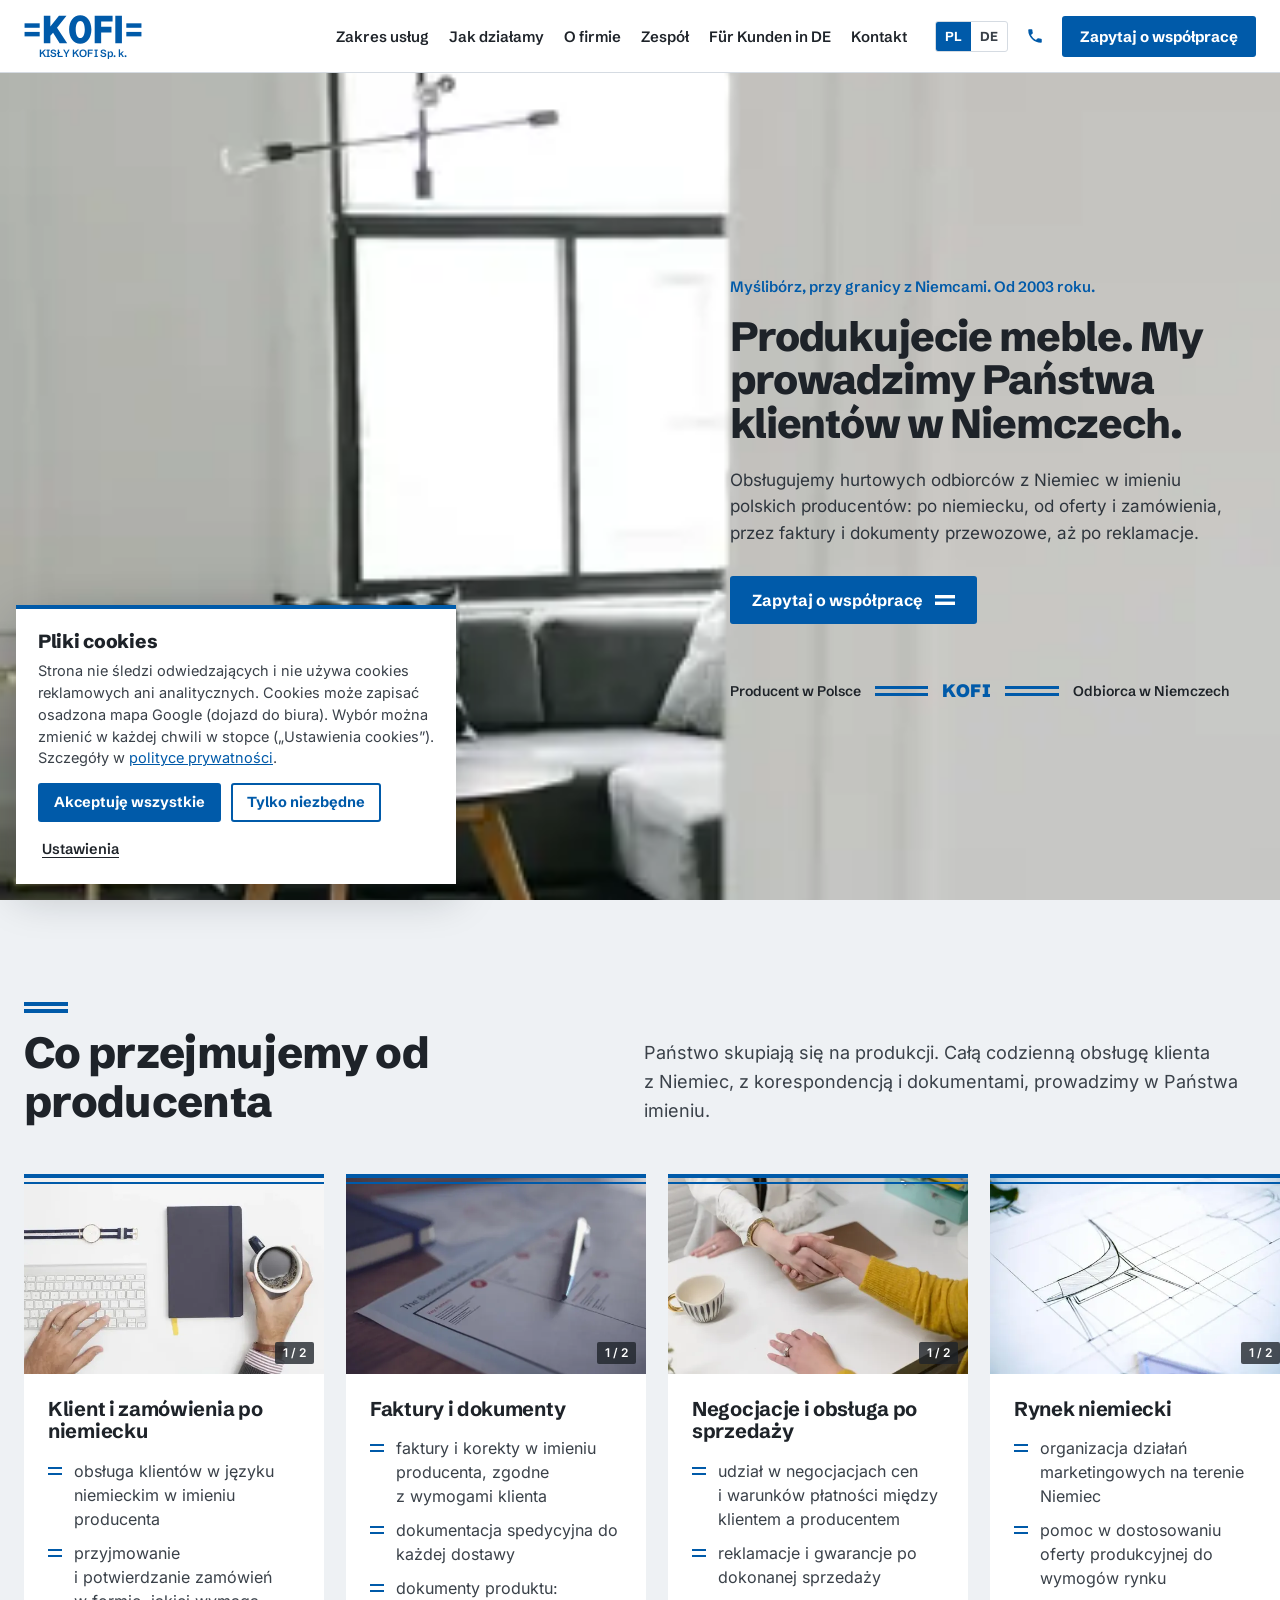
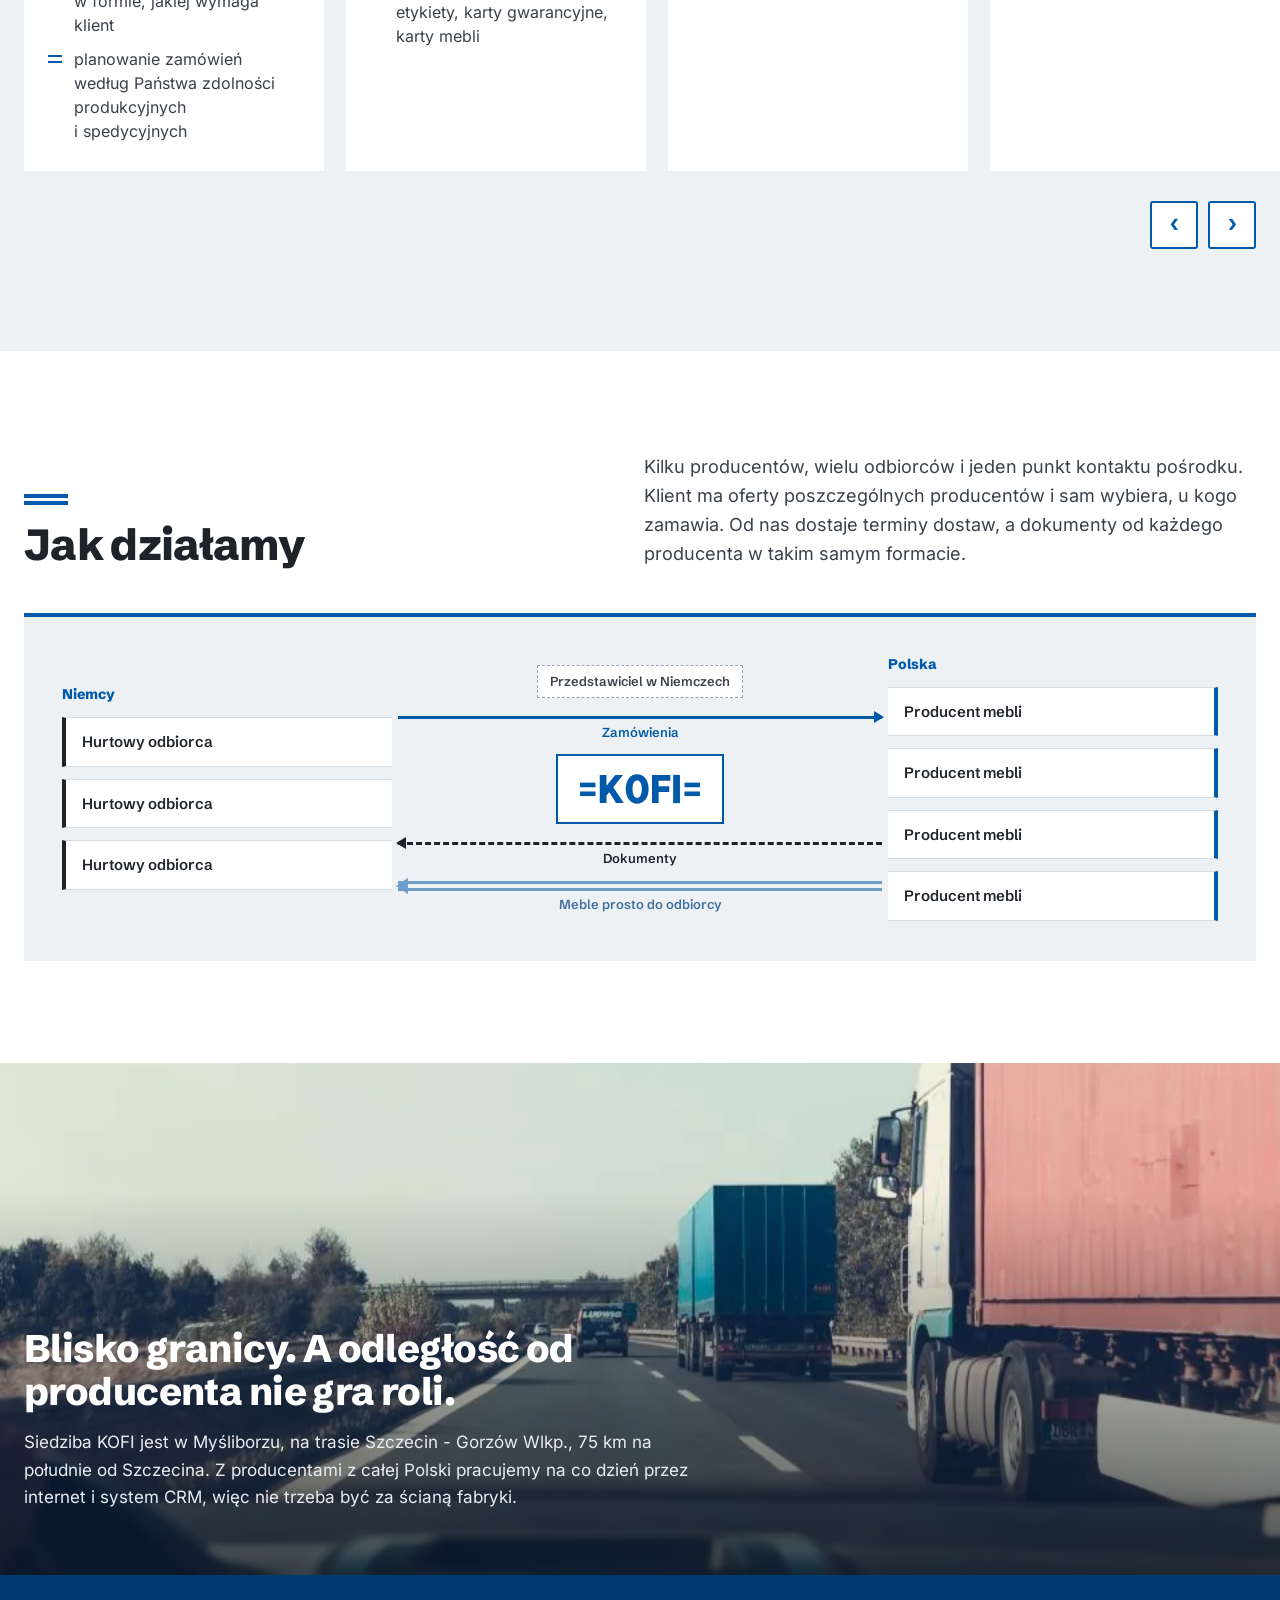
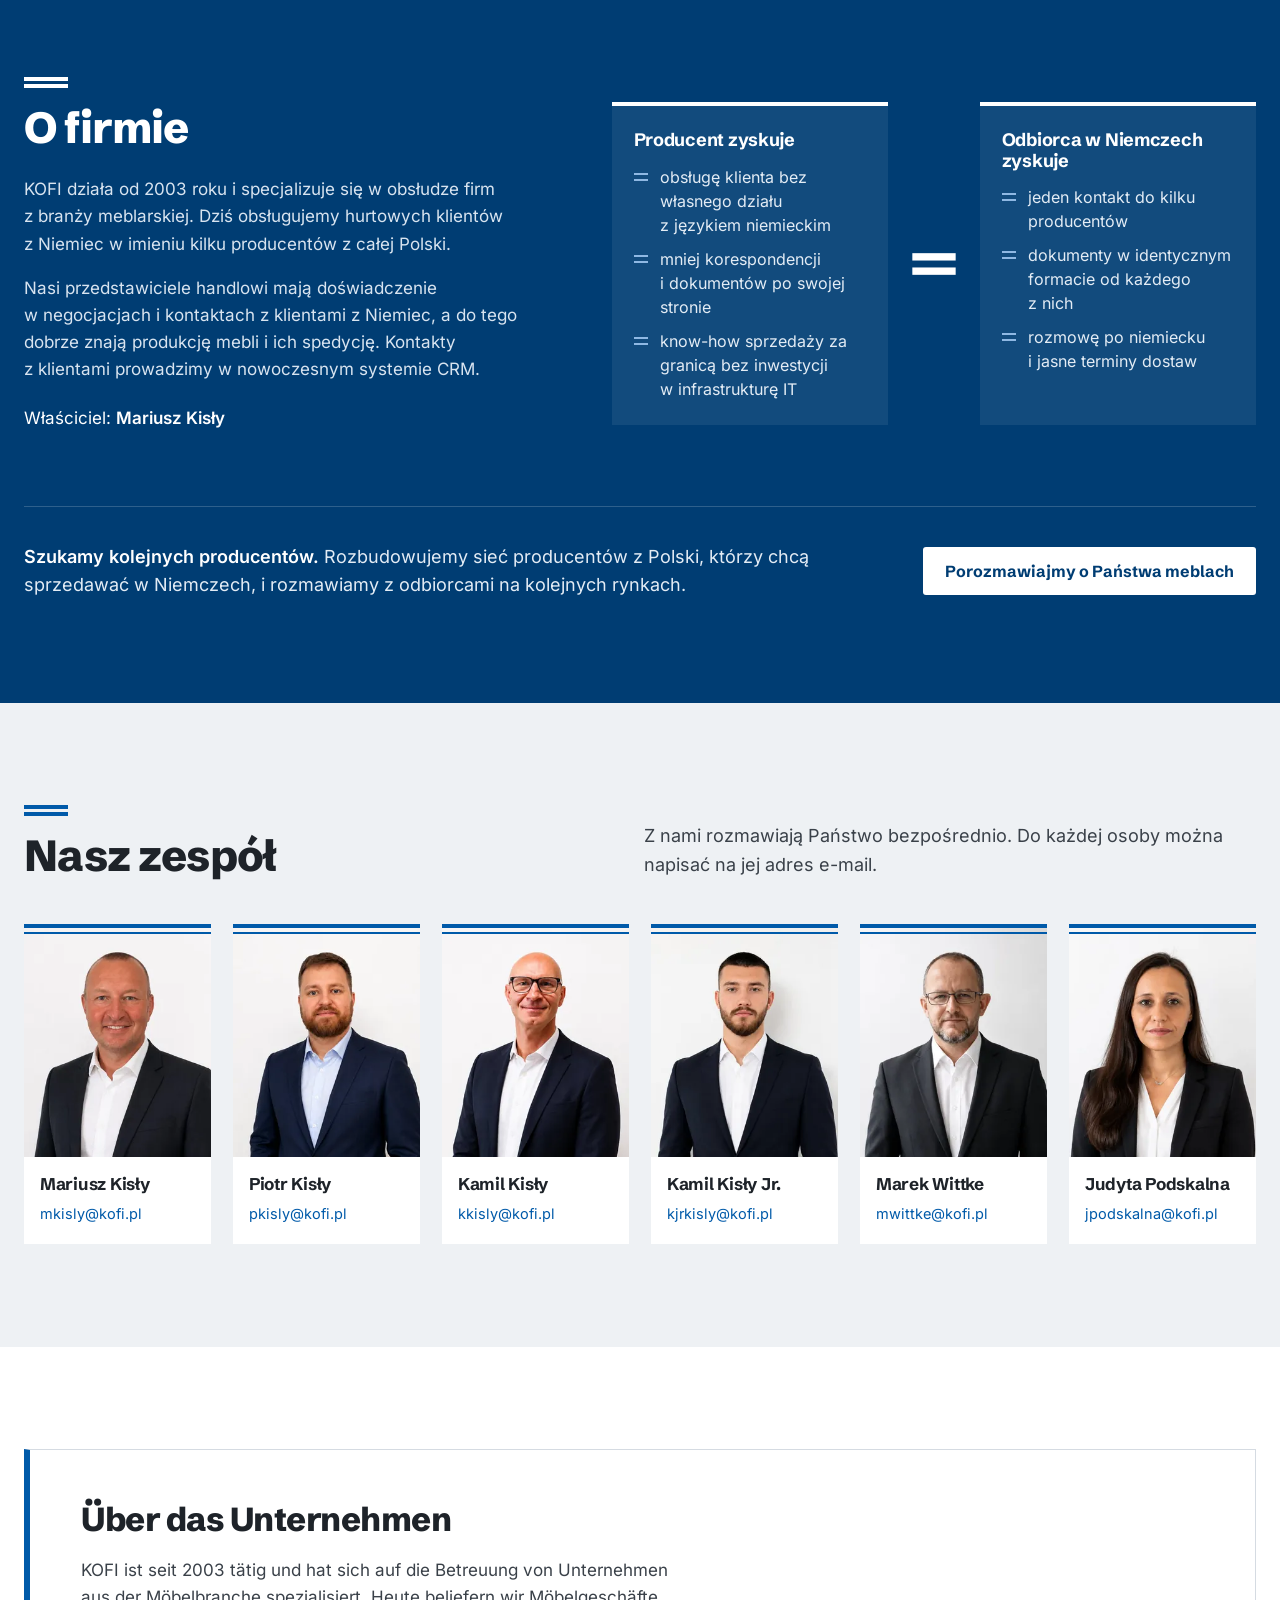
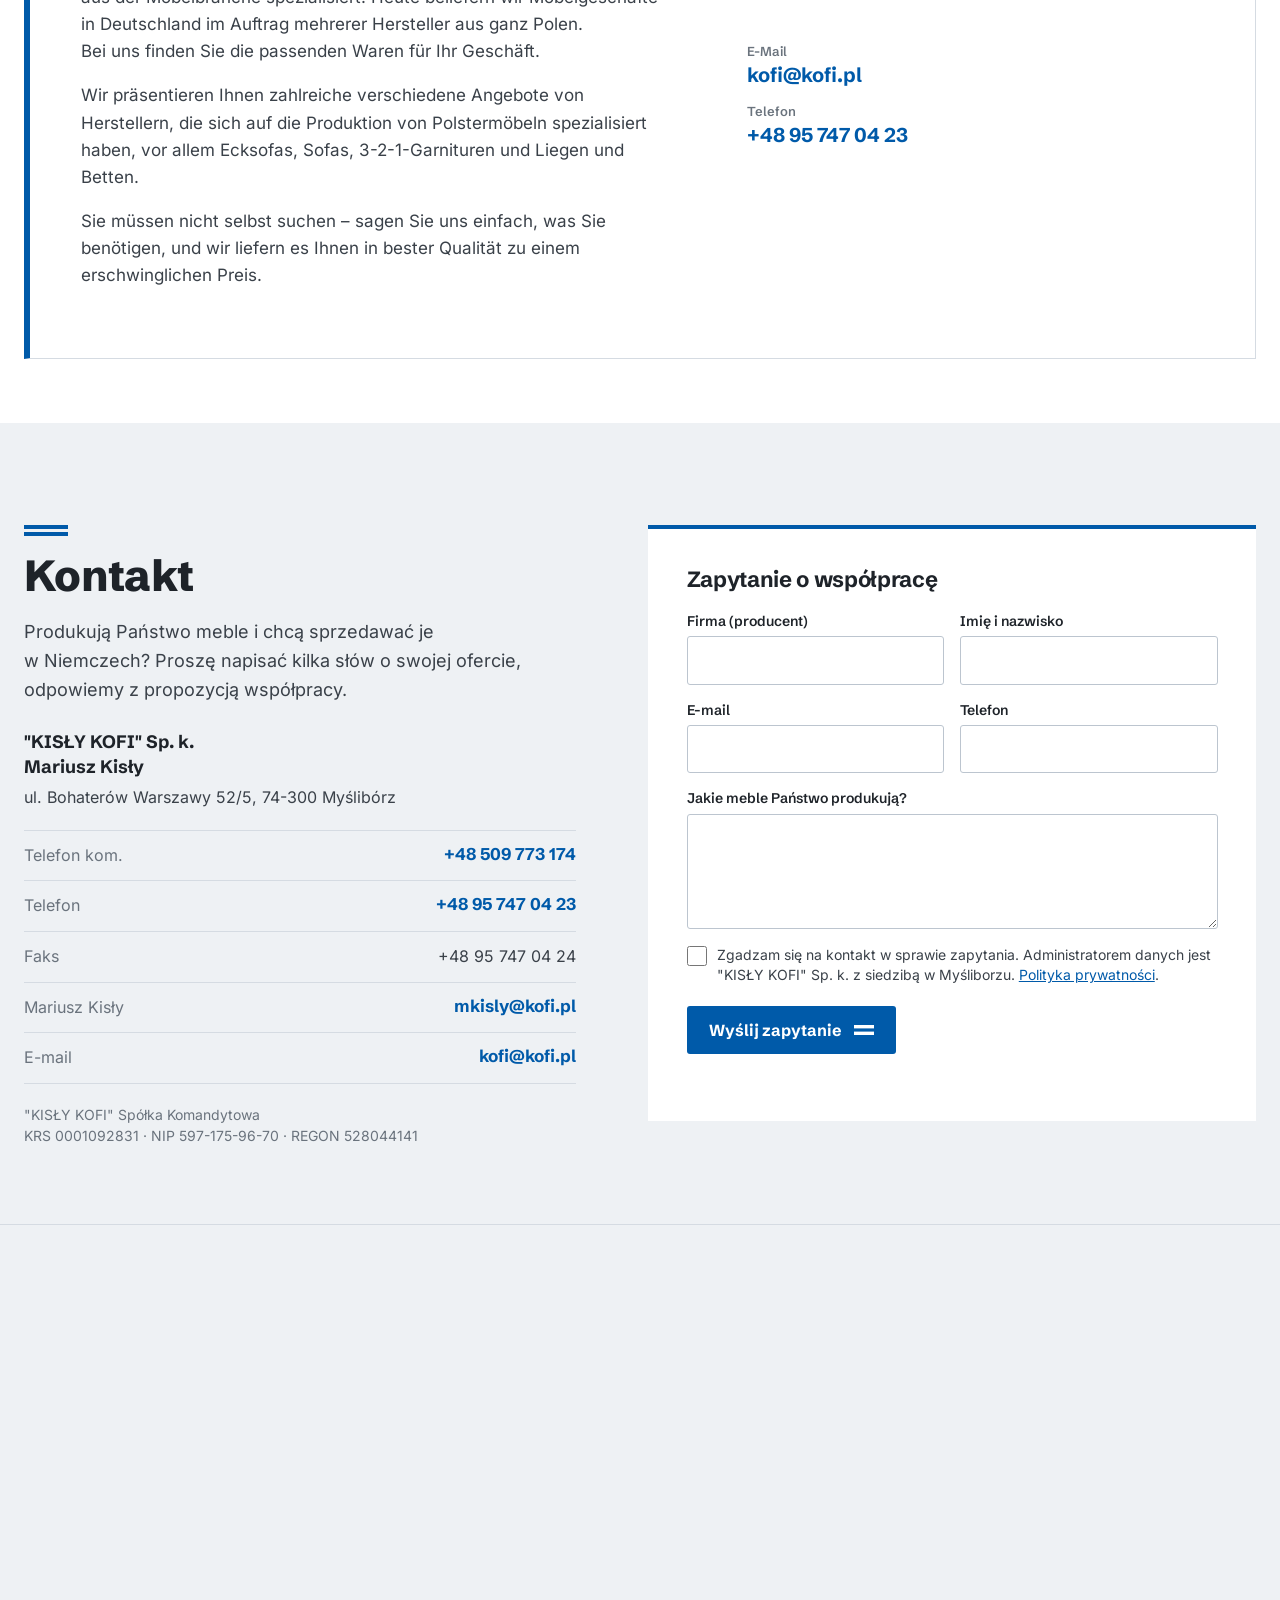
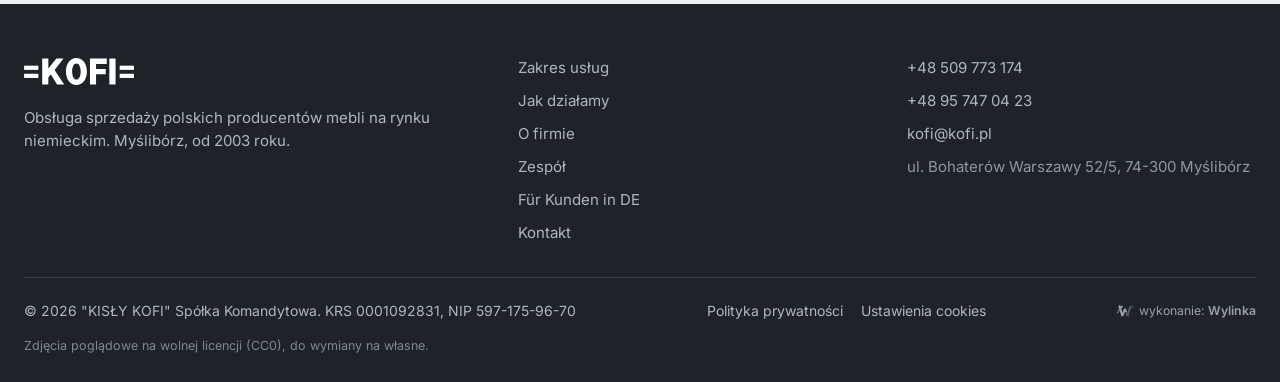
==== commit 33c3e4e7: "Usuniete Ostatnie wzory, tekst DE od klienta (Uber das Unternehmen), e-mail zamowien kofi@kofi.pl, Z" ====
--- a/index.html
+++ b/index.html
@@ -1,861 +1,785 @@
-<!doctype html>
-<html lang="pl-PL">
-<head>
-<meta name="robots" content="noindex,nofollow">
-<meta charset="UTF-8">
-<meta name="viewport" content="width=device-width,initial-scale=1,viewport-fit=cover">
-<title>KOFI Myślibórz - sprzedaż mebli w Niemczech dla producentów</title>
-<link rel="preload" href="https://disaster26.github.io/kofi-strona/wp-content/themes/kofi/assets/fonts/schibsted-rdzen.woff2" as="font" type="font/woff2" crossorigin>
-<link rel="preload" href="https://disaster26.github.io/kofi-strona/wp-content/themes/kofi/assets/fonts/schibsted-pl.woff2" as="font" type="font/woff2" crossorigin>
-<link rel="preload" href="https://disaster26.github.io/kofi-strona/wp-content/themes/kofi/assets/fonts/inter-rdzen.woff2" as="font" type="font/woff2" crossorigin>
-<link rel="preload" href="https://disaster26.github.io/kofi-strona/wp-content/themes/kofi/assets/fonts/inter-pl.woff2" as="font" type="font/woff2" crossorigin>
-<meta name="theme-color" content="#ffffff">
-<link rel="icon" href="https://disaster26.github.io/kofi-strona/wp-content/themes/kofi/assets/img/favicon.svg" type="image/svg+xml">
-<link rel="icon" href="https://disaster26.github.io/kofi-strona/wp-content/themes/kofi/assets/img/favicon.png" sizes="192x192">
-<link rel="apple-touch-icon" href="https://disaster26.github.io/kofi-strona/wp-content/themes/kofi/assets/img/favicon.png">
-<link rel="preload" as="image" href="https://disaster26.github.io/kofi-strona/wp-content/themes/kofi/assets/img/start/hero-m.webp" imagesrcset="https://disaster26.github.io/kofi-strona/wp-content/themes/kofi/assets/img/start/hero-m-360.webp 360w, https://disaster26.github.io/kofi-strona/wp-content/themes/kofi/assets/img/start/hero-m-540.webp 540w, https://disaster26.github.io/kofi-strona/wp-content/themes/kofi/assets/img/start/hero-m-720.webp 720w, https://disaster26.github.io/kofi-strona/wp-content/themes/kofi/assets/img/start/hero-m.webp 900w" imagesizes="100vw" media="(max-width:860px)" fetchpriority="high">
-<link rel="preload" as="image" href="https://disaster26.github.io/kofi-strona/wp-content/themes/kofi/assets/img/start/hero-2400.webp" imagesrcset="https://disaster26.github.io/kofi-strona/wp-content/themes/kofi/assets/img/start/hero-1400.webp 1400w, https://disaster26.github.io/kofi-strona/wp-content/themes/kofi/assets/img/start/hero-2400.webp 2400w" imagesizes="100vw" media="(min-width:861px)" fetchpriority="high">
-<style id="kofi-css">/* KOFI - motyw: niebieski z logo #005AA9, znak równości "=" z logo jako motyw (punktory, przyciski, separatory, schemat) */
-/* 1.1: fonty w małych plikach rdzenia (ASCII + polskie znaki), pełne pliki tylko dla rzadkich znaków (rozłączne unicode-range) */
-@font-face{font-family:"Schibsted Grotesk";font-style:normal;font-weight:600 900;font-display:swap;src:url(https://disaster26.github.io/kofi-strona/wp-content/themes/kofi/assets/fonts/schibsted-latin-ext.woff2) format("woff2");unicode-range:U+0100-0101,U+0103,U+0108-0117,U+011A-0130,U+0132-0140,U+0145-0151,U+0154-0159,U+015C-0178,U+017D-017E,U+018F,U+0192,U+019D,U+01CD-01CE,U+01E6-01E7,U+01EA-01EB,U+01FA-01FF,U+0218-021B,U+0232-0233,U+0237,U+0259,U+0272,U+02C7,U+02DD,U+1E80-1E85,U+1E9E,U+1EF2-1EF3,U+1EF8-1EF9,U+2020,U+20A9,U+20B9-20BA,U+20BD,U+20BF,U+2113}
-@font-face{font-family:"Schibsted Grotesk";font-style:normal;font-weight:600 900;font-display:swap;src:url(https://disaster26.github.io/kofi-strona/wp-content/themes/kofi/assets/fonts/schibsted-latin.woff2) format("woff2");unicode-range:U+000D,U+00A1-00A8,U+00AA,U+00AC,U+00AE-00AF,U+00B1-00B6,U+00B8-00BA,U+00BC-00C3,U+00C5-00D2,U+00D4-00D5,U+00D8-00DB,U+00DD-00DE,U+00E0-00E3,U+00E5-00F2,U+00F4-00F5,U+00F7-00FB,U+00FD-00FF,U+0102,U+0131,U+0152-0153,U+02BB-02BC,U+02C6,U+02DA,U+02DC,U+0300-0301,U+0303-0304,U+0308,U+0323,U+201A,U+2032-2033,U+2044,U+2122,U+2191,U+2193,U+2212,U+2215}
-@font-face{font-family:"Schibsted Grotesk";font-style:normal;font-weight:600 900;font-display:swap;src:url(https://disaster26.github.io/kofi-strona/wp-content/themes/kofi/assets/fonts/schibsted-rdzen.woff2) format("woff2");unicode-range:U+0020-007E,U+00A0,U+00A9,U+00AB,U+00B0,U+00B7,U+00BB,U+00C4,U+00D3,U+00D6-00D7,U+00DC,U+00DF,U+00E4,U+00F3,U+00F6,U+00FC,U+2013-2014,U+2018-2019,U+201C-201E,U+2022,U+2026,U+2039-203A,U+20AC}
-@font-face{font-family:"Schibsted Grotesk";font-style:normal;font-weight:600 900;font-display:swap;src:url(https://disaster26.github.io/kofi-strona/wp-content/themes/kofi/assets/fonts/schibsted-pl.woff2) format("woff2");unicode-range:U+0104-0107,U+0118-0119,U+0141-0144,U+015A-015B,U+0179-017C}
-@font-face{font-family:"Inter";font-style:normal;font-weight:400 600;font-display:swap;src:url(https://disaster26.github.io/kofi-strona/wp-content/themes/kofi/assets/fonts/inter-latin-ext.woff2) format("woff2");unicode-range:U+0100-0103,U+0108-0117,U+011A-0130,U+0132-0140,U+0145-0148,U+014A-0151,U+0154-0159,U+015C-0178,U+017D-01C3,U+01C5-0254,U+0256-027B,U+027E-0284,U+0286-0290,U+0292-02A4,U+02A6-02BA,U+02BD-02C5,U+02C7-02CC,U+02CE-02D7,U+02DD-02FF,U+1D00,U+1D0D,U+1D1B,U+1D43,U+1D47-1D49,U+1D4D,U+1D4F-1D50,U+1D52,U+1D56-1D58,U+1D5B,U+1D62-1D65,U+1D9C,U+1DA0,U+1DBB,U+1DBF,U+1E00-1E9B,U+1E9D-1E9F,U+1EF2-1EFF,U+2020,U+20A0-20AB,U+20AD-20AF,U+20B1-20B5,U+20B8-20BA,U+20BC-20BF,U+2113,U+2C7C,U+2C7F,U+A7FF}
-@font-face{font-family:"Inter";font-style:normal;font-weight:400 600;font-display:swap;src:url(https://disaster26.github.io/kofi-strona/wp-content/themes/kofi/assets/fonts/inter-latin.woff2) format("woff2");unicode-range:U+00A1-00A8,U+00AA,U+00AC,U+00AE-00AF,U+00B1-00B6,U+00B8-00BA,U+00BC-00C3,U+00C5-00D2,U+00D4-00D5,U+00D8-00DB,U+00DD-00DE,U+00E0-00E3,U+00E5-00F2,U+00F4-00F5,U+00F7-00FB,U+00FD-00FF,U+0131,U+0152-0153,U+02BB-02BC,U+02C6,U+02DA,U+02DC,U+0300-0301,U+0303-0304,U+0308-0309,U+0323,U+2002,U+2009,U+200B,U+201A,U+2032-2033,U+2044,U+2122,U+2191,U+2193,U+2212,U+FEFF}
-@font-face{font-family:"Inter";font-style:normal;font-weight:400 600;font-display:swap;src:url(https://disaster26.github.io/kofi-strona/wp-content/themes/kofi/assets/fonts/inter-rdzen.woff2) format("woff2");unicode-range:U+0020-007E,U+00A0,U+00A9,U+00AB,U+00B0,U+00B7,U+00BB,U+00C4,U+00D3,U+00D6-00D7,U+00DC,U+00DF,U+00E4,U+00F3,U+00F6,U+00FC,U+2013-2014,U+2018-2019,U+201C-201E,U+2022,U+2026,U+2039-203A,U+20AC}
-@font-face{font-family:"Inter";font-style:normal;font-weight:400 600;font-display:swap;src:url(https://disaster26.github.io/kofi-strona/wp-content/themes/kofi/assets/fonts/inter-pl.woff2) format("woff2");unicode-range:U+0104-0107,U+0118-0119,U+0141-0144,U+015A-015B,U+0179-017C}
-:root{
-  --nieb:#005AA9;
-  --nieb-c:#003D73;
-  --nieb-j:#DCE8F4;
-  --graf:#1E2329;
-  --tekst:#3A4149;
-  --szary:#EEF1F4;
-  --linia:#D5DBE2;
-  --bialy:#fff;
-  --nag:72px;
-  --wrap:min(1240px,100% - 48px);
-  --h:"Schibsted Grotesk",system-ui,-apple-system,"Segoe UI",Arial,sans-serif;
-  --b:"Inter",system-ui,-apple-system,"Segoe UI",Arial,sans-serif;
-}
-*,*::before,*::after{box-sizing:border-box}
-html{overflow-x:clip;scroll-behavior:smooth;scroll-padding-top:var(--nag);-webkit-text-size-adjust:100%}
-body{margin:0;font:400 16px/1.6 var(--b);color:var(--tekst);background:var(--bialy);overflow-x:hidden}
-img{max-width:100%;display:block}
-a{color:inherit}
-h1,h2,h3{font-family:var(--h);color:var(--graf);margin:0;letter-spacing:-.015em;line-height:1.12}
-h2{font-size:clamp(28px,3.4vw,44px);font-weight:800}
-h3{font-size:20px;font-weight:700}
-p{margin:0 0 1em}
-.wrap{width:var(--wrap);margin-inline:auto}
-.pomin{position:absolute;left:-9999px;top:8px;background:var(--nieb);color:#fff;padding:8px 14px;z-index:100}
-.pomin:focus{left:8px}
-:focus-visible{outline:3px solid var(--nieb);outline-offset:2px}
-
-/* przyciski - zakończone znakiem równości z logo */
-.btn{display:inline-flex;align-items:center;gap:12px;background:var(--nieb);color:#fff;text-decoration:none;font:700 16px/1 var(--h);padding:16px 22px;border:0;border-radius:3px;cursor:pointer;transition:background .2s}
-.btn:hover{background:var(--nieb-c)}
-.btn-rown{width:20px;height:12px;fill:currentColor;flex:none;transition:transform .2s}
-.btn:hover .btn-rown{transform:translateX(4px)}
-.btn-jasny{background:#fff;color:var(--nieb-c)}
-.btn-jasny:hover{background:var(--szary)}
-
-/* nagłówek */
-.nag{position:sticky;top:0;z-index:50;background:#fff;box-shadow:0 1px 0 var(--linia)}
-.nag-in{width:min(1440px,100% - 48px);margin-inline:auto;height:var(--nag);display:flex;align-items:center;gap:28px}
-.marka{display:flex;flex-direction:column;align-items:center;gap:3px;text-decoration:none;color:var(--nieb);flex:none}
-.marka-znak{width:118px;height:33px;fill:currentColor}
-.marka-pod{font:600 10.5px/1 var(--h);letter-spacing:.01em;color:var(--nieb)}
-.menu{display:flex;gap:26px;margin-left:auto}
-.menu>a{text-decoration:none;font:600 15px/1 var(--h);color:var(--graf);padding:8px 0;position:relative;white-space:nowrap}
-.menu>a::after{content:"";position:absolute;left:0;right:0;bottom:-2px;height:7px;border-top:2px solid var(--nieb);border-bottom:2px solid var(--nieb);transform:scaleX(0);transform-origin:left;transition:transform .2s}
-.menu>a:hover::after,.menu>a.akt::after{transform:scaleX(1)}
-.menu>a.akt{color:var(--nieb)}
-.menu-kontakt{display:none}
-.nag-akcje{display:flex;align-items:center;gap:18px}
-.jezyk{display:flex;border:1px solid var(--linia);border-radius:3px;overflow:hidden}
-.jezyk a{font:700 13px/1 var(--h);text-decoration:none;padding:8px 9px;color:var(--tekst)}
-.jezyk a.jez-akt{background:var(--nieb);color:#fff}
-.nag-tel{display:flex;align-items:center;gap:7px;text-decoration:none;font:700 15px/1 var(--h);color:var(--graf);white-space:nowrap}
-.nag-tel svg{width:18px;height:18px;fill:var(--nieb)}
-.btn-nag{padding:13px 18px;font-size:15px;white-space:nowrap}
-.burger{display:none;width:44px;height:44px;border:0;background:none;cursor:pointer;position:relative;padding:0}
-.burger span{position:absolute;left:10px;right:10px;height:3px;background:var(--nieb);transition:transform .25s,top .25s}
-.burger span:first-child{top:16px}.burger span:last-child{top:25px}
-.burger[aria-expanded="true"] span:first-child{top:20px;transform:rotate(45deg)}
-.burger[aria-expanded="true"] span:last-child{top:20px;transform:rotate(-45deg)}
-
-/* pierwszy ekran */
-.hero{position:relative;min-height:calc(100svh - var(--nag));display:flex;align-items:center;overflow:hidden;background:#f3f3f2}
-.hero-foto{position:absolute;inset:0}
-.hero-foto picture,.hero-foto img{width:100%;height:100%}
-.hero-foto img{object-fit:cover;object-position:30% 60%}
-.hero-in{position:relative;margin-left:57vw;width:auto;max-width:660px;margin-right:4vw;padding:48px 0 120px}
-.hero-gdzie{font:600 15px/1.4 var(--h);color:var(--nieb);margin-bottom:18px}
-.hero h1{font-size:clamp(34px,3.2vw,58px);font-weight:800;line-height:1.06;letter-spacing:-.025em}
-.hero-lead{font-size:clamp(17px,1.25vw,20px);line-height:1.55;margin:22px 0 30px;max-width:34em;color:#2E353D}
-.hero-lead-m{display:none}
-.hero-akcje{display:flex;flex-wrap:wrap;align-items:center;gap:14px 26px}
-/* most: producent = KOFI = odbiorca */
-.most{position:absolute;left:0;right:0;bottom:44px;display:flex;align-items:center;gap:14px;font:600 14px/1.2 var(--h);color:var(--graf)}
-.most span{white-space:nowrap}
-.most em{font-style:normal}.most em.k{display:none}
-.most i{flex:1;height:10px;border-top:3px solid var(--nieb);border-bottom:3px solid var(--nieb);min-width:24px}
-.most b{font:900 18px/1 var(--h);color:var(--nieb);letter-spacing:.02em}
-
-/* sekcje */
-.sek{padding:clamp(64px,8vw,120px) 0}
-.sek-glowa{display:grid;grid-template-columns:minmax(0,1fr) minmax(0,1.1fr);gap:24px 64px;align-items:end;margin-bottom:44px}
-.sek-glowa p{margin:0;font-size:18px;max-width:36em}
-.sek-glowa h2,.kontakt-dane h2{position:relative;padding-top:26px}
-.sek-glowa h2::before,.kontakt-dane h2::before{content:"";position:absolute;top:0;left:0;width:44px;height:11px;border-top:4px solid var(--nieb);border-bottom:4px solid var(--nieb)}
-
-/* lista z punktorem "=" */
-.lista{list-style:none;padding:0;margin:0}
-.lista li{position:relative;padding-left:26px;margin:0 0 10px;line-height:1.5}
-.lista li::before{content:"";position:absolute;left:0;top:.5em;width:14px;height:8px;border-top:2.5px solid var(--nieb);border-bottom:2.5px solid var(--nieb)}
-
-/* usługi - tor kart */
-.uslugi{background:var(--szary)}
-.tor-ram{position:relative}
-.tor{display:grid;grid-auto-flow:column;grid-auto-columns:minmax(300px,calc((min(1240px,100vw - 48px) - 3*22px)/3.15));gap:22px;overflow-x:auto;scroll-snap-type:x mandatory;padding:4px max(24px,calc((100vw - 1240px)/2)) 8px;scroll-padding-inline:max(24px,calc((100vw - 1240px)/2));scrollbar-width:none;cursor:grab}
-.tor::-webkit-scrollbar{display:none}
-.tor.ciag{cursor:grabbing;scroll-snap-type:none;user-select:none}
-.karta{scroll-snap-align:start;background:#fff;display:flex;flex-direction:column;border-top:0;position:relative}
-.karta::before{content:"";position:absolute;z-index:2;left:0;right:0;top:0;height:10px;border-top:4px solid var(--nieb);border-bottom:2px solid var(--nieb);pointer-events:none}
-.karta-tr{padding:24px 24px 18px}
-.karta h3{margin-bottom:16px}
-.kar{position:relative;aspect-ratio:3/2;background:#dfe3e8;overflow:hidden}
-.kar-tor{display:flex;height:100%;overflow-x:auto;scroll-snap-type:x mandatory;scrollbar-width:none}
-.kar-tor::-webkit-scrollbar{display:none}
-.kar-tor img{flex:0 0 100%;width:100%;height:100%;object-fit:cover;scroll-snap-align:start;user-select:none;-webkit-user-drag:none}
-.kar-tor.ciag{scroll-snap-type:none}
-.kar-l,.kar-p{position:absolute;top:50%;transform:translateY(-50%);width:40px;height:40px;border-radius:50%;border:0;background:rgba(255,255,255,.92);color:var(--graf);font:400 26px/1 var(--h);cursor:pointer;opacity:0;transition:opacity .2s;display:grid;place-items:center;padding:0 0 3px}
-.kar-l{left:10px}.kar-p{right:10px}
-.kar:hover .kar-l,.kar:hover .kar-p,.kar-l:focus-visible,.kar-p:focus-visible{opacity:1}
-.kar-licz{position:absolute;right:10px;bottom:10px;background:rgba(30,35,41,.78);color:#fff;font:600 12px/1 var(--b);padding:5px 8px;border-radius:2px}
-.tor-str{width:var(--wrap);margin:22px auto 0;display:flex;justify-content:flex-end;gap:10px}
-.tor-b{width:48px;height:48px;border:2px solid var(--nieb);background:#fff;color:var(--nieb);font:400 28px/1 var(--h);cursor:pointer;display:grid;place-items:center;padding:0 0 4px;border-radius:3px}
-.tor-b:hover{background:var(--nieb);color:#fff}
-
-/* schemat */
-.sch{display:grid;grid-template-columns:minmax(0,1fr) minmax(0,1.5fr) minmax(0,1fr);gap:0;align-items:center;background:var(--szary);padding:40px clamp(18px,3vw,48px);border-top:4px solid var(--nieb)}
-.sch-kol{display:flex;flex-direction:column;gap:12px;position:relative;z-index:1}
-.sch-tyt{font:800 14px/1 var(--h);color:var(--nieb);margin:0 0 4px}
-.sch-box{background:#fff;border:1px solid var(--linia);padding:14px 16px;font:600 15px/1.3 var(--h);color:var(--graf)}
-.sch-pl .sch-box{border-left:0;border-right:4px solid var(--nieb)}
-.sch-de .sch-box{border-right:0;border-left:4px solid var(--graf)}
-.sch-srodek{display:flex;flex-direction:column;align-items:stretch;gap:14px;padding:0 0}
-.sch-przed{align-self:center;font:600 13px/1.3 var(--h);color:var(--tekst);background:#fff;border:1px dashed #9AA5B1;padding:7px 12px;text-align:center}
-.sch-kofi{align-self:center;background:#fff;padding:16px 22px;border:2px solid var(--nieb);color:var(--nieb);line-height:0}
-.sch-kofi svg{width:120px;height:34px;fill:currentColor}
-.tr{position:relative;padding:0 6px}
-.tr i{display:block;position:relative;height:10px}
-.tr span{display:block;text-align:center;font:600 13px/1.2 var(--h);margin-top:6px}
-.t-zam i{border-top:3px solid var(--nieb);height:0;margin-top:4px}
-.t-zam i::after{content:"";position:absolute;right:-2px;top:-8px;border:6.5px solid transparent;border-left:10px solid var(--nieb);border-right:0}
-.t-zam span{color:var(--nieb)}
-.t-dok i{border-top:3px dashed var(--graf);height:0;margin-top:4px}
-.t-dok i::after{content:"";position:absolute;left:-2px;top:-8px;border:6.5px solid transparent;border-right:10px solid var(--graf);border-left:0}
-.t-dok span{color:var(--graf)}
-.t-meb i{border-top:3px solid #6E9CCB;border-bottom:3px solid #6E9CCB;height:10px}
-.t-meb i::after{content:"";position:absolute;left:-2px;top:-6px;border:8px solid transparent;border-right:12px solid #6E9CCB;border-left:0}
-.t-meb span{color:#3F6E9E}
-
-/* pas zdjęcia */
-.pas{position:relative;min-height:clamp(420px,40vw,560px);display:flex;align-items:flex-end;overflow:hidden}
-.pas>img{position:absolute;inset:0;width:100%;height:100%;object-fit:cover;object-position:50% 80%}
-.pas::before{content:"";position:absolute;inset:0;background:linear-gradient(180deg,rgba(14,22,32,0) 25%,rgba(14,22,32,.72) 100%);z-index:1}
-.pas-in{position:relative;z-index:2;width:var(--wrap);margin:0 auto;padding:0 0 clamp(36px,5vw,64px);color:#fff}
-.pas-in h2{color:#fff;max-width:18em;font-size:clamp(26px,3vw,40px)}
-.pas-in p{max-width:40em;font-size:17px;margin:16px 0 0;color:#E8EDF2}
-
-/* o firmie - ciemny niebieski z logo */
-.firma{background:var(--nieb-c);color:#D8E4F0}
-.firma h2,.firma h3{color:#fff}
-.firma-siatka{display:grid;grid-template-columns:minmax(0,1fr) minmax(0,1.25fr);gap:56px 72px}
-.firma-tekst h2{margin-bottom:24px;position:relative;padding-top:26px}
-.firma-tekst h2::before{content:"";position:absolute;top:0;left:0;width:44px;height:11px;border-top:4px solid #fff;border-bottom:4px solid #fff}
-.firma-tekst p{font-size:17px}
-.firma-osoba{margin-top:22px;color:#fff}
-.rowne{display:grid;grid-template-columns:minmax(0,1fr) auto minmax(0,1fr);gap:24px;align-items:center;align-self:center}
-.rowne-str{background:rgba(255,255,255,.07);border-top:4px solid #fff;padding:24px 22px 14px;height:100%}
-.rowne-str h3{font-size:18px;margin-bottom:14px}
-.rowne .lista li{color:#E3ECF5}
-.rowne .lista li::before{border-color:#8FB8E3}
-.rowne-znak{width:44px;height:26px;fill:#fff}
-.firma-dalej{grid-column:1/-1;display:flex;align-items:center;justify-content:space-between;gap:20px 40px;border-top:1px solid rgba(255,255,255,.18);padding-top:36px}
-.firma-dalej p{margin:0;font-size:18px;max-width:46em;color:#E3ECF5}
-.firma-dalej b{color:#fff}
-
-/* DE */
-.de{background:#fff;padding-bottom:clamp(40px,5vw,72px)}
-.de-siatka{display:grid;grid-template-columns:minmax(0,1.3fr) minmax(0,1fr);gap:32px 72px;align-items:center;border:1px solid var(--linia);border-left:6px solid var(--nieb);padding:clamp(28px,4vw,52px)}
-.de h2{font-size:clamp(24px,2.6vw,34px);margin-bottom:18px}
-.de p{font-size:17px}
-.de-kontakt p{display:flex;flex-direction:column;gap:2px;margin:0 0 16px}
-.de-kontakt span{font:600 13px/1.2 var(--h);color:#6A737D}
-.de-kontakt a{font:700 20px/1.3 var(--h);color:var(--nieb);text-decoration:none}
-.de-kontakt a:hover{text-decoration:underline}
-
-/* kontakt */
-.kontakt{background:var(--szary);padding-bottom:0}
-.kontakt-siatka{display:grid;grid-template-columns:minmax(0,1fr) minmax(0,1.1fr);gap:48px 72px;padding-bottom:clamp(56px,6vw,88px)}
-.kontakt-dane h2{margin-bottom:18px}
-.kontakt-lead{font-size:18px;max-width:30em}
-address{font-style:normal;margin:26px 0 20px;line-height:1.55}
-address b{display:block;font:700 18px/1.35 var(--h);color:var(--graf);margin-bottom:6px}
-.kontakt-lista{list-style:none;padding:0;margin:0;border-top:1px solid var(--linia)}
-.kontakt-lista li{display:flex;justify-content:space-between;gap:16px;padding:12px 0;border-bottom:1px solid var(--linia);flex-wrap:wrap}
-.kontakt-lista span{color:#6A737D}
-.kontakt-lista a{font:700 17px/1.3 var(--h);color:var(--nieb);text-decoration:none}
-.form{background:#fff;padding:clamp(24px,3vw,40px);border-top:4px solid var(--nieb);align-self:start}
-.form h3{font-size:22px;margin-bottom:20px}
-.pola{display:grid;grid-template-columns:repeat(2,minmax(0,1fr));gap:0 16px}
-.form label{display:block;font:600 14px/1.3 var(--h);color:var(--graf);margin-bottom:16px}
-.form input,.form textarea{display:block;width:100%;margin-top:6px;font:400 16px/1.4 var(--b);padding:12px 13px;border:1px solid #BCC5CF;border-radius:3px;background:#fff;color:var(--graf)}
-.form input:focus,.form textarea:focus{outline:2px solid var(--nieb);outline-offset:0;border-color:var(--nieb)}
-.form textarea{resize:vertical;min-height:110px}
-.form-info{margin:14px 0 0;font-size:15px;color:var(--nieb-c);min-height:1em}
-.mapa{height:380px;border-top:1px solid var(--linia)}
-.mapa iframe{width:100%;height:100%;border:0;display:block;filter:grayscale(.35)}
-
-/* stopka */
-.stopka{background:var(--graf);color:#AEB7C1;font-size:15px;padding:52px 0 26px}
-.stopka a{text-decoration:none}
-.stopka a:hover{color:#fff}
-.stopka-in{display:grid;grid-template-columns:minmax(0,1.3fr) minmax(0,1fr) minmax(0,1fr);gap:28px 40px;padding-bottom:32px;border-bottom:1px solid rgba(255,255,255,.12)}
-.stopka-marka svg{width:110px;height:31px;fill:#fff;margin-bottom:12px}
-.stopka-marka p{margin:0;line-height:1.55}
-.stopka-menu,.stopka-kontakt{display:flex;flex-direction:column;gap:9px}
-.stopka-dol{display:flex;justify-content:space-between;align-items:center;gap:12px 24px;flex-wrap:wrap;padding-top:22px;font-size:14px}
-
-/* pasek dolny na telefonie */
-.mob{display:none}
-
-/* ---------- komputery niższe / węższe ---------- */
-@media (max-width:1280px){
-  .menu{gap:20px}
-  .nag-tel span{display:none}
-}
-@media (max-width:1180px){
-  .jezyk{display:none}
-}
-@media (min-width:861px) and (max-height:820px){
-  .hero h1{font-size:clamp(34px,3.2vw,50px)}
-  .hero-lead{margin:16px 0 26px;font-size:17px}
-  .hero-gdzie{margin-bottom:12px}
-  .hero-in{padding:32px 0 100px}
-  .most{bottom:30px}
-}
-
-/* ---------- tablet i telefon ---------- */
-@media (max-width:1060px){
-  .menu{position:fixed;top:var(--nag);left:0;right:0;bottom:0;background:#fff;flex-direction:column;gap:0;padding:12px 24px 32px;opacity:0;transform:translateY(-10px);transition:opacity .22s,transform .22s,visibility 0s .22s;overflow-y:auto;visibility:hidden;pointer-events:none}
-  .menu.otwarte{opacity:1;transform:none;visibility:visible;pointer-events:auto;transition:opacity .22s,transform .22s}
-  .menu>a{font-size:22px;padding:18px 0;border-bottom:1px solid var(--linia)}
-  .menu>a::after{left:0;right:auto;width:44px;bottom:8px}
-  .menu-kontakt{display:flex;flex-direction:column;gap:14px;margin-top:26px}
-  .menu-kontakt a{display:flex;align-items:center;gap:10px;text-decoration:none;font:700 18px/1 var(--h);color:var(--nieb)}
-  .menu-kontakt svg{width:20px;height:20px;fill:currentColor}
-  .burger{display:block}
-  body.menu-otw{overflow:hidden}
-  .nag-akcje{margin-left:auto;gap:8px}
-  .jezyk{display:flex}
-}
-@media (max-width:860px){
-  :root{--nag:62px;--wrap:calc(100% - 32px)}
-  .nag-in{width:calc(100% - 24px);gap:10px}
-  .marka-znak{width:92px;height:26px}
-  .marka-pod{font-size:9px}
-  .btn-nag{display:none}
-  .nag-tel{width:44px;height:44px;justify-content:center;border-radius:50%;background:var(--szary)}
-  .nag-tel svg{width:20px;height:20px}
-  .jezyk a{padding:7px 8px;font-size:12px}
-
-  .hero{flex-direction:column;align-items:stretch;min-height:calc(100svh - var(--nag));background:#fff}
-  .hero-foto{position:relative;flex:1 1 0;min-height:min(52vw,24svh);max-height:52svh;width:100%;align-self:stretch}
-  .hero-foto picture,.hero-foto img{position:absolute;inset:0}
-  .hero-foto img{object-position:50% 70%}
-  .hero-foto::after{content:"";position:absolute;left:0;right:0;bottom:0;height:22%;background:linear-gradient(180deg,rgba(255,255,255,0),#fff)}
-  .hero-in{flex:0 0 auto;width:var(--wrap);margin:0 auto;padding:6px 0 0}
-  .hero-gdzie{font-size:13px;margin-bottom:8px}
-  .hero h1{font-size:clamp(25px,min(7.4vw,4.4svh),36px);line-height:1.1}
-  .hero-lead{display:none}
-  .hero-lead-m{display:block;font-size:clamp(14.5px,min(4vw,2.35svh),17px);line-height:1.5;margin:10px 0 24px;color:#2E353D}
-  .hero-akcje{gap:10px 18px}
-  .hero-akcje .btn{padding:14px 18px;font-size:15.5px}
-  .most{position:static;margin:clamp(14px,2.6svh,24px) 0 clamp(14px,2.6svh,22px);gap:8px;font-size:12px}
-  .most b{font-size:14px}
-  .most em{display:none}.most em.k{display:inline}
-  .most i{height:8px;border-width:2.5px;min-width:14px}
-
-  .sek-glowa{grid-template-columns:minmax(0,1fr);margin-bottom:28px}
-  .sek-glowa p{font-size:16.5px}
-  .tor{grid-auto-columns:min(84vw,360px);gap:14px;padding:4px 16px 8px;scroll-padding-inline:16px}
-  .kar-l,.kar-p{display:none}
-  .tor-str{display:none}
-
-  .sch{grid-template-columns:minmax(0,1fr) minmax(0,1.15fr) minmax(0,1fr);padding:22px 10px;gap:0 4px}
-  .sch-box{padding:9px 8px;font-size:12.5px}
-  .sch-tyt{font-size:12px}
-  .sch-kol{gap:8px}
-  .sch-srodek{gap:10px}
-  .sch-przed{font-size:11px;padding:5px 6px}
-  .sch-kofi{padding:9px 10px}
-  .sch-kofi svg{width:72px;height:21px}
-  .tr{padding:0 2px}
-  .tr span{font-size:11px}
-
-  .pas{min-height:480px}
-  .pas-in p{font-size:16px}
-  .firma-siatka{grid-template-columns:minmax(0,1fr);gap:36px}
-  .rowne{grid-template-columns:minmax(0,1fr);gap:14px}
-  .rowne-znak{justify-self:center;transform:rotate(90deg)}
-  .firma-dalej{flex-direction:column;align-items:flex-start}
-  .firma-dalej p{font-size:17px}
-  .de-siatka{grid-template-columns:minmax(0,1fr);border-left-width:5px}
-  .kontakt-siatka{grid-template-columns:minmax(0,1fr)}
-  .pola{grid-template-columns:minmax(0,1fr)}
-  .mapa{height:300px}
-
-  .stopka{padding:40px 0 90px}
-  .stopka-in{grid-template-columns:repeat(2,minmax(0,1fr));gap:24px 20px}
-  .stopka-marka{grid-column:1/-1}
-  .stopka-dol{flex-direction:column;align-items:flex-start}
-
-  .mob{display:flex;position:fixed;left:0;right:0;bottom:0;z-index:60;gap:10px;padding:10px 12px calc(10px + env(safe-area-inset-bottom));background:#fff;border-top:1px solid var(--linia);transform:translateY(110%);transition:transform .25s}
-  .mob.widac{transform:none}
-  .mob .btn{flex:1;justify-content:center;padding:14px 12px;font-size:15px}
-  .mob-tel{display:flex;align-items:center;gap:8px;justify-content:center;flex:0 0 auto;padding:0 18px;border:2px solid var(--nieb);border-radius:3px;color:var(--nieb);text-decoration:none;font:700 15px/1 var(--h)}
-  .mob-tel svg{width:18px;height:18px;fill:currentColor}
-}
-@media (max-width:380px){
-  .jezyk{display:none}
-}
-@media (prefers-reduced-motion:reduce){
-  html{scroll-behavior:auto}
-  *{transition:none!important}
-}
-
-/* ---------- elementy strony docelowej (WordPress) ---------- */
-.screen-reader-text{position:absolute!important;width:1px;height:1px;overflow:hidden;clip:rect(0 0 0 0);white-space:nowrap}
-.de-lista{margin-top:8px}
-.de-lista li{font-size:16px}
-.kontakt-rej{margin:20px 0 0;font-size:14px;line-height:1.55;color:#6A737D}
-.pulapka{position:absolute!important;left:-9999px;width:1px;height:1px;overflow:hidden}
-.form .zgoda{display:flex;gap:10px;align-items:flex-start;font:400 14px/1.45 var(--b);color:var(--tekst);margin:2px 0 20px}
-.form .zgoda input{width:20px;height:20px;margin:1px 0 0;flex:none;accent-color:var(--nieb)}
-.form .zgoda a{color:var(--nieb)}
-.form-info.blad{color:#B3261E}
-.form-info.ok{color:#14652F;font-weight:600}
-.form button[disabled]{opacity:.6;cursor:wait}
-.form .pole-blad input,.form .pole-blad textarea{border-color:#B3261E}
-.stopka-kontakt span{color:#8D97A2}
-.stopka-linki{display:flex;gap:18px;flex-wrap:wrap;margin:0}
-.stopka-dol p{margin:0}
-.link-cookies{background:none;border:0;padding:0;font:inherit;color:inherit;cursor:pointer}
-.link-cookies:hover{color:#fff}
-.stopka-przyp{font-size:12.5px;color:#7E8893;margin-top:14px;margin-bottom:0}
-
-/* mapa wyłączona po odmowie cookies */
-.mapa-zast{height:100%;display:flex;flex-direction:column;align-items:center;justify-content:center;gap:10px;text-align:center;padding:24px;background:#E4E9EE}
-.mapa-zast b{font:700 18px/1.3 var(--h);color:var(--graf)}
-.mapa-zast p{margin:0;color:var(--tekst)}
-.mz-akcje{display:flex;gap:16px;align-items:center;flex-wrap:wrap;justify-content:center;margin-top:6px}
-.mz-akcje button{background:none;border:0;font:700 15px/1 var(--h);color:var(--nieb);cursor:pointer;padding:8px 0;border-bottom:2px solid var(--nieb)}
-
-/* baner cookies */
-.cookies{position:fixed;z-index:80;left:16px;bottom:16px;width:min(440px,calc(100% - 32px));background:#fff;color:var(--tekst);padding:22px 22px 18px;border-top:4px solid var(--nieb);box-shadow:0 12px 40px rgba(14,22,32,.22);font-size:14.5px;line-height:1.5}
-.cookies[hidden]{display:none}
-.cookies h2{font-size:19px;margin:0 0 8px}
-.cookies p{margin:0 0 14px}
-.cookies a{color:var(--nieb)}
-.cookies-kat{border:0;padding:0;margin:0 0 14px;display:grid;gap:10px}
-.cookies-kat[hidden]{display:none}
-.cookies-kat label{display:flex;gap:10px;align-items:flex-start}
-.cookies-kat input{width:18px;height:18px;margin:2px 0 0;accent-color:var(--nieb);flex:none}
-.cookies-kat b{display:block;font:700 14.5px/1.3 var(--h);color:var(--graf)}
-.cookies-kat small{display:block;font-size:13px;color:#6A737D}
-.cookies-b{display:flex;flex-wrap:wrap;gap:10px;align-items:center}
-.cookies-b .btn{padding:12px 16px;font-size:14.5px}
-.cookies-b [hidden]{display:none}
-.btn-ob{background:#fff;color:var(--nieb);box-shadow:inset 0 0 0 2px var(--nieb)}
-.btn-ob:hover{background:var(--szary)}
-.btn-tekst{background:none;border:0;font:600 14.5px/1 var(--h);color:var(--graf);cursor:pointer;padding:10px 4px;text-decoration:underline;text-underline-offset:3px}
-
-/* podstrony (polityka prywatności) i 404 */
-.glowa{background:var(--szary);padding:clamp(40px,6vw,80px) 0 clamp(30px,4vw,52px);border-bottom:4px solid var(--nieb)}
-.glowa h1{font-size:clamp(30px,4vw,50px);font-weight:800;position:relative;padding-top:26px}
-.glowa h1::before{content:"";position:absolute;top:0;left:0;width:44px;height:11px;border-top:4px solid var(--nieb);border-bottom:4px solid var(--nieb)}
-.glowa-404{min-height:calc(100svh - var(--nag) - 240px);display:flex;align-items:center;border-bottom:0}
-.glowa-kod{font:700 15px/1 var(--h);color:var(--nieb);margin-bottom:14px}
-.glowa-lead{font-size:18px;max-width:40em;margin:18px 0 0}
-.glowa-lead a{color:var(--nieb);font-weight:600}
-.glowa-404 .btn{margin-top:28px}
-.sek-tresc{padding-top:clamp(36px,5vw,64px)}
-.tresc{max-width:820px;font-size:17px;line-height:1.7}
-.tresc h2{font-size:clamp(22px,2.2vw,28px);margin:1.8em 0 .6em}
-.tresc a{color:var(--nieb)}
-.tresc table{width:100%;border-collapse:collapse;font-size:15px;line-height:1.5;margin:0}
-.tresc figure{margin:1.2em 0;overflow-x:auto}
-.tresc th,.tresc td{text-align:left;vertical-align:top;padding:12px 14px 12px 0;border-bottom:1px solid var(--linia)}
-.tresc th{font:700 14px/1.3 var(--h);color:var(--graf);border-bottom:2px solid var(--nieb)}
-@media (max-width:860px){
-  .cookies{left:0;right:0;bottom:0;width:100%;padding:18px 16px calc(16px + env(safe-area-inset-bottom));font-size:14px}
-  .cookies-b .btn{flex:1 1 auto;justify-content:center}
-  .tresc{font-size:16px}
-  .tresc table{min-width:560px}
-  .stopka-linki{gap:14px}
-}
-
-/* galeria: ostatnie wzory (16.11) */
-.wzory-siatka{list-style:none;margin:0;padding:0;display:grid;grid-template-columns:repeat(2,minmax(0,1fr));gap:28px}
-.wzory-siatka figure{margin:0}
-.wzor{display:block;width:100%;padding:0;border:0;background:var(--szary);cursor:zoom-in;position:relative;overflow:hidden}
-.wzor::before{content:"";position:absolute;z-index:1;left:0;right:0;top:0;height:10px;border-top:4px solid var(--nieb);border-bottom:2px solid var(--nieb);pointer-events:none}
-.wzor img{display:block;width:100%;height:auto;aspect-ratio:3/2;object-fit:cover;transition:transform .5s cubic-bezier(.2,.7,.3,1)}
-.wzor:hover img{transform:scale(1.03)}
-.wzor:focus-visible{outline:3px solid var(--nieb);outline-offset:3px}
-.wzory-siatka figcaption{margin-top:12px;font:700 17px/1.3 var(--h);color:var(--graf)}
-.lb{border:0;padding:0;margin:0;width:100vw;height:100dvh;max-width:none;max-height:none;background:rgba(14,18,23,.94);color:#fff}
-.lb[open]{display:flex;align-items:center;justify-content:center}
-.lb::backdrop{background:rgba(14,18,23,.94)}
-.lb figure{margin:0;max-width:min(1600px,92vw);text-align:center}
-.lb img{display:block;max-width:100%;max-height:calc(100dvh - 120px);width:auto;height:auto;margin:0 auto}
-.lb figcaption{margin-top:14px;font:700 17px/1.3 var(--h)}
-.lb button{position:absolute;border:0;background:rgba(255,255,255,.12);color:#fff;width:48px;height:48px;border-radius:50%;font-size:30px;line-height:1;cursor:pointer;display:grid;place-items:center}
-.lb button:hover,.lb button:focus-visible{background:var(--nieb);outline:none}
-.lb-x{top:16px;right:16px}
-.lb-n{top:50%;transform:translateY(-50%)}
-.lb-p{left:16px}.lb-d{right:16px}
-@media (max-width:860px){
-.wzory-siatka{display:flex;overflow-x:auto;scroll-snap-type:x mandatory;gap:16px;scrollbar-width:none;padding-bottom:4px}
-.wzory-siatka::-webkit-scrollbar{display:none}
-.wzory-siatka li{flex:0 0 84%;scroll-snap-align:start}
-.lb-n{top:auto;bottom:16px;transform:none}
-.lb img{max-height:calc(100dvh - 160px)}
-}
-@media (prefers-reduced-motion:reduce){.wzor img{transition:none}}
-
-/* zespół (16.11): karty ze zdjęciem, imię i nazwisko, e-mail */
-.zespol{background:var(--szary)}
-.zespol-siatka{list-style:none;margin:0;padding:0;display:grid;grid-template-columns:repeat(6,minmax(0,1fr));gap:22px}
-.osoba{background:#fff;position:relative;display:flex;flex-direction:column;min-width:0}
-.osoba::before{content:"";position:absolute;z-index:1;left:0;right:0;top:0;height:10px;border-top:4px solid var(--nieb);border-bottom:2px solid var(--nieb);pointer-events:none}
-.osoba img{display:block;width:100%;height:auto;aspect-ratio:4/5;object-fit:cover;background:#F3F4F5}
-.osoba-tr{padding:16px 16px 18px}
-.osoba h3{font:700 17px/1.25 var(--h);color:var(--graf);margin:0 0 6px}
-.osoba a{font-size:14.5px;color:var(--nieb);text-decoration:none;overflow-wrap:anywhere}
-.osoba a:hover{text-decoration:underline}
-@media (max-width:1060px){.zespol-siatka{grid-template-columns:repeat(3,minmax(0,1fr))}}
-@media (max-width:860px){
-.zespol-siatka{grid-template-columns:repeat(2,minmax(0,1fr));gap:14px}
-.osoba-tr{padding:12px 12px 14px}
-.osoba h3{font-size:16px}
-.osoba a{font-size:13.5px}
-}-
-</style>
-<meta name="description" content="KOFI z Myśliborza od 2003 r. obsługuje w imieniu polskich producentów mebli hurtowych klientów z Niemiec: zamówienia, faktury, dokumenty, reklamacje.">
-<link rel="canonical" href="https://disaster26.github.io/kofi-strona/">
-<meta property="og:type" content="website"><meta property="og:locale" content="pl_PL"><meta property="og:site_name" content="KOFI"><meta property="og:title" content="KOFI Myślibórz - sprzedaż mebli w Niemczech dla producentów"><meta property="og:description" content="KOFI z Myśliborza od 2003 r. obsługuje w imieniu polskich producentów mebli hurtowych klientów z Niemiec: zamówienia, faktury, dokumenty, reklamacje."><meta property="og:url" content="https://disaster26.github.io/kofi-strona/"><meta property="og:image" content="https://disaster26.github.io/kofi-strona/wp-content/themes/kofi/assets/img/start/hero-2400.webp">
-<script type="application/ld+json">{"@context":"https://schema.org","@type":["Organization","LocalBusiness"],"@id":"https://disaster26.github.io/kofi-strona/#firma","name":"KOFI","legalName":"KISŁY KOFI Spółka Komandytowa","alternateName":"KOFI","description":"KOFI z Myśliborza od 2003 r. obsługuje w imieniu polskich producentów mebli hurtowych klientów z Niemiec: zamówienia, faktury, dokumenty, reklamacje.","url":"https://disaster26.github.io/kofi-strona/","logo":"https://disaster26.github.io/kofi-strona/wp-content/themes/kofi/assets/img/favicon.png","image":"https://disaster26.github.io/kofi-strona/wp-content/themes/kofi/assets/img/start/hero-2400.webp","telephone":"+48 509 773 174","faxNumber":"+48 95 747 04 24","email":"kofi@kofi.pl","address":{"@type":"PostalAddress","streetAddress":"Bohaterów Warszawy 52/5","postalCode":"74-300","addressLocality":"Myślibórz","addressRegion":"zachodniopomorskie","addressCountry":"PL"},"hasMap":"https://www.google.com/maps/search/?api=1&query=ul.%20Bohater%C3%B3w%20Warszawy%2052%2F5%2C%2074-300%20My%C5%9Blib%C3%B3rz","foundingDate":"2003","founder":{"@type":"Person","name":"Mariusz Kisły"},"taxID":"5971759670","vatID":"PL5971759670","areaServed":[{"@type":"Country","name":"Polska"},{"@type":"Country","name":"Niemcy"}],"knowsLanguage":["pl","de"],"contactPoint":[{"@type":"ContactPoint","contactType":"customer service","telephone":"+48 509 773 174","email":"kofi@kofi.pl","availableLanguage":["Polish","German"]},{"@type":"ContactPoint","contactType":"sales","email":"orders@kofi.pl","telephone":"+48 95 747 04 23","availableLanguage":["German","Polish"]}]}</script>
-
-<style id="global-styles-inline-css">
-:root{--wp--preset--aspect-ratio--square: 1;--wp--preset--aspect-ratio--4-3: 4/3;--wp--preset--aspect-ratio--3-4: 3/4;--wp--preset--aspect-ratio--3-2: 3/2;--wp--preset--aspect-ratio--2-3: 2/3;--wp--preset--aspect-ratio--16-9: 16/9;--wp--preset--aspect-ratio--9-16: 9/16;--wp--preset--color--black: #000000;--wp--preset--color--cyan-bluish-gray: #abb8c3;--wp--preset--color--white: #ffffff;--wp--preset--color--pale-pink: #f78da7;--wp--preset--color--vivid-red: #cf2e2e;--wp--preset--color--luminous-vivid-orange: #ff6900;--wp--preset--color--luminous-vivid-amber: #fcb900;--wp--preset--color--light-green-cyan: #7bdcb5;--wp--preset--color--vivid-green-cyan: #00d084;--wp--preset--color--pale-cyan-blue: #8ed1fc;--wp--preset--color--vivid-cyan-blue: #0693e3;--wp--preset--color--vivid-purple: #9b51e0;--wp--preset--gradient--vivid-cyan-blue-to-vivid-purple: linear-gradient(135deg,rgb(6,147,227) 0%,rgb(155,81,224) 100%);--wp--preset--gradient--light-green-cyan-to-vivid-green-cyan: linear-gradient(135deg,rgb(122,220,180) 0%,rgb(0,208,130) 100%);--wp--preset--gradient--luminous-vivid-amber-to-luminous-vivid-orange: linear-gradient(135deg,rgb(252,185,0) 0%,rgb(255,105,0) 100%);--wp--preset--gradient--luminous-vivid-orange-to-vivid-red: linear-gradient(135deg,rgb(255,105,0) 0%,rgb(207,46,46) 100%);--wp--preset--gradient--very-light-gray-to-cyan-bluish-gray: linear-gradient(135deg,rgb(238,238,238) 0%,rgb(169,184,195) 100%);--wp--preset--gradient--cool-to-warm-spectrum: linear-gradient(135deg,rgb(74,234,220) 0%,rgb(151,120,209) 20%,rgb(207,42,186) 40%,rgb(238,44,130) 60%,rgb(251,105,98) 80%,rgb(254,248,76) 100%);--wp--preset--gradient--blush-light-purple: linear-gradient(135deg,rgb(255,206,236) 0%,rgb(152,150,240) 100%);--wp--preset--gradient--blush-bordeaux: linear-gradient(135deg,rgb(254,205,165) 0%,rgb(254,45,45) 50%,rgb(107,0,62) 100%);--wp--preset--gradient--luminous-dusk: linear-gradient(135deg,rgb(255,203,112) 0%,rgb(199,81,192) 50%,rgb(65,88,208) 100%);--wp--preset--gradient--pale-ocean: linear-gradient(135deg,rgb(255,245,203) 0%,rgb(182,227,212) 50%,rgb(51,167,181) 100%);--wp--preset--gradient--electric-grass: linear-gradient(135deg,rgb(202,248,128) 0%,rgb(113,206,126) 100%);--wp--preset--gradient--midnight: linear-gradient(135deg,rgb(2,3,129) 0%,rgb(40,116,252) 100%);--wp--preset--font-size--small: 13px;--wp--preset--font-size--medium: 20px;--wp--preset--font-size--large: 36px;--wp--preset--font-size--x-large: 42px;--wp--preset--spacing--20: 0.44rem;--wp--preset--spacing--30: 0.67rem;--wp--preset--spacing--40: 1rem;--wp--preset--spacing--50: 1.5rem;--wp--preset--spacing--60: 2.25rem;--wp--preset--spacing--70: 3.38rem;--wp--preset--spacing--80: 5.06rem;--wp--preset--shadow--natural: 6px 6px 9px rgba(0, 0, 0, 0.2);--wp--preset--shadow--deep: 12px 12px 50px rgba(0, 0, 0, 0.4);--wp--preset--shadow--sharp: 6px 6px 0px rgba(0, 0, 0, 0.2);--wp--preset--shadow--outlined: 6px 6px 0px -3px rgb(255, 255, 255), 6px 6px rgb(0, 0, 0);--wp--preset--shadow--crisp: 6px 6px 0px rgb(0, 0, 0);}.wp-block-button{--wp--preset--dimension--25: 25%;--wp--preset--dimension--50: 50%;--wp--preset--dimension--75: 75%;--wp--preset--dimension--100: 100%;}:where(body) { margin: 0; }:where(.is-layout-flex){gap: 0.5em;}:where(.is-layout-grid){gap: 0.5em;}body .is-layout-flex{display: flex;}.is-layout-flex{flex-wrap: wrap;align-items: center;}.is-layout-flex > :is(*, div){margin: 0;}body .is-layout-grid{display: grid;}.is-layout-grid > :is(*, div){margin: 0;}body{padding-top: 0px;padding-right: 0px;padding-bottom: 0px;padding-left: 0px;}:root :where(.wp-element-button, .wp-block-button__link){background-color: #32373c;border-width: 0;color: #fff;font-family: inherit;font-size: inherit;font-style: inherit;font-weight: inherit;letter-spacing: inherit;line-height: inherit;padding-top: calc(0.667em + 2px);padding-right: calc(1.333em + 2px);padding-bottom: calc(0.667em + 2px);padding-left: calc(1.333em + 2px);text-decoration: none;text-transform: inherit;}.has-black-color{color: var(--wp--preset--color--black) !important;}.has-cyan-bluish-gray-color{color: var(--wp--preset--color--cyan-bluish-gray) !important;}.has-white-color{color: var(--wp--preset--color--white) !important;}.has-pale-pink-color{color: var(--wp--preset--color--pale-pink) !important;}.has-vivid-red-color{color: var(--wp--preset--color--vivid-red) !important;}.has-luminous-vivid-orange-color{color: var(--wp--preset--color--luminous-vivid-orange) !important;}.has-luminous-vivid-amber-color{color: var(--wp--preset--color--luminous-vivid-amber) !important;}.has-light-green-cyan-color{color: var(--wp--preset--color--light-green-cyan) !important;}.has-vivid-green-cyan-color{color: var(--wp--preset--color--vivid-green-cyan) !important;}.has-pale-cyan-blue-color{color: var(--wp--preset--color--pale-cyan-blue) !important;}.has-vivid-cyan-blue-color{color: var(--wp--preset--color--vivid-cyan-blue) !important;}.has-vivid-purple-color{color: var(--wp--preset--color--vivid-purple) !important;}.has-black-background-color{background-color: var(--wp--preset--color--black) !important;}.has-cyan-bluish-gray-background-color{background-color: var(--wp--preset--color--cyan-bluish-gray) !important;}.has-white-background-color{background-color: var(--wp--preset--color--white) !important;}.has-pale-pink-background-color{background-color: var(--wp--preset--color--pale-pink) !important;}.has-vivid-red-background-color{background-color: var(--wp--preset--color--vivid-red) !important;}.has-luminous-vivid-orange-background-color{background-color: var(--wp--preset--color--luminous-vivid-orange) !important;}.has-luminous-vivid-amber-background-color{background-color: var(--wp--preset--color--luminous-vivid-amber) !important;}.has-light-green-cyan-background-color{background-color: var(--wp--preset--color--light-green-cyan) !important;}.has-vivid-green-cyan-background-color{background-color: var(--wp--preset--color--vivid-green-cyan) !important;}.has-pale-cyan-blue-background-color{background-color: var(--wp--preset--color--pale-cyan-blue) !important;}.has-vivid-cyan-blue-background-color{background-color: var(--wp--preset--color--vivid-cyan-blue) !important;}.has-vivid-purple-background-color{background-color: var(--wp--preset--color--vivid-purple) !important;}.has-black-border-color{border-color: var(--wp--preset--color--black) !important;}.has-cyan-bluish-gray-border-color{border-color: var(--wp--preset--color--cyan-bluish-gray) !important;}.has-white-border-color{border-color: var(--wp--preset--color--white) !important;}.has-pale-pink-border-color{border-color: var(--wp--preset--color--pale-pink) !important;}.has-vivid-red-border-color{border-color: var(--wp--preset--color--vivid-red) !important;}.has-luminous-vivid-orange-border-color{border-color: var(--wp--preset--color--luminous-vivid-orange) !important;}.has-luminous-vivid-amber-border-color{border-color: var(--wp--preset--color--luminous-vivid-amber) !important;}.has-light-green-cyan-border-color{border-color: var(--wp--preset--color--light-green-cyan) !important;}.has-vivid-green-cyan-border-color{border-color: var(--wp--preset--color--vivid-green-cyan) !important;}.has-pale-cyan-blue-border-color{border-color: var(--wp--preset--color--pale-cyan-blue) !important;}.has-vivid-cyan-blue-border-color{border-color: var(--wp--preset--color--vivid-cyan-blue) !important;}.has-vivid-purple-border-color{border-color: var(--wp--preset--color--vivid-purple) !important;}.has-vivid-cyan-blue-to-vivid-purple-gradient-background{background: var(--wp--preset--gradient--vivid-cyan-blue-to-vivid-purple) !important;}.has-light-green-cyan-to-vivid-green-cyan-gradient-background{background: var(--wp--preset--gradient--light-green-cyan-to-vivid-green-cyan) !important;}.has-luminous-vivid-amber-to-luminous-vivid-orange-gradient-background{background: var(--wp--preset--gradient--luminous-vivid-amber-to-luminous-vivid-orange) !important;}.has-luminous-vivid-orange-to-vivid-red-gradient-background{background: var(--wp--preset--gradient--luminous-vivid-orange-to-vivid-red) !important;}.has-very-light-gray-to-cyan-bluish-gray-gradient-background{background: var(--wp--preset--gradient--very-light-gray-to-cyan-bluish-gray) !important;}.has-cool-to-warm-spectrum-gradient-background{background: var(--wp--preset--gradient--cool-to-warm-spectrum) !important;}.has-blush-light-purple-gradient-background{background: var(--wp--preset--gradient--blush-light-purple) !important;}.has-blush-bordeaux-gradient-background{background: var(--wp--preset--gradient--blush-bordeaux) !important;}.has-luminous-dusk-gradient-background{background: var(--wp--preset--gradient--luminous-dusk) !important;}.has-pale-ocean-gradient-background{background: var(--wp--preset--gradient--pale-ocean) !important;}.has-electric-grass-gradient-background{background: var(--wp--preset--gradient--electric-grass) !important;}.has-midnight-gradient-background{background: var(--wp--preset--gradient--midnight) !important;}.has-small-font-size{font-size: var(--wp--preset--font-size--small) !important;}.has-medium-font-size{font-size: var(--wp--preset--font-size--medium) !important;}.has-large-font-size{font-size: var(--wp--preset--font-size--large) !important;}.has-x-large-font-size{font-size: var(--wp--preset--font-size--x-large) !important;}
-/*# sourceURL=global-styles-inline-css */
-</style>
-
-</head>
-<body class="home wp-singular page-template-default page page-id-4 wp-theme-kofi">
-<svg width="0" height="0" style="position:absolute" aria-hidden="true">
-  <defs>
-    <symbol id="logo" viewBox="0 0 170 48">
-      <rect x="0" y="15" width="22" height="6.5"/><rect x="0" y="27.5" width="22" height="6.5"/>
-      <path d="M28 4h9.5v15.5L50 4h11L47.2 21.6 62 44H51L41.5 28.6l-4 4.6V44H28z"/>
-      <path fill-rule="evenodd" d="M81 3.2c9.6 0 16.2 8.6 16.2 20.8S90.6 44.8 81 44.8 64.8 36.2 64.8 24 71.4 3.2 81 3.2zm0 8.3c-4 0-6.6 5-6.6 12.5S77 36.5 81 36.5s6.6-5 6.6-12.5S85 11.5 81 11.5z"/>
-      <path d="M102 4h26v8.2h-16.6v7.9h15v8.1h-15V44H102z"/>
-      <rect x="132" y="4" width="9.6" height="40"/>
-      <rect x="148" y="15" width="22" height="6.5"/><rect x="148" y="27.5" width="22" height="6.5"/>
-    </symbol>
-    <symbol id="tel" viewBox="0 0 24 24"><path d="M6.6 10.8a15.1 15.1 0 0 0 6.6 6.6l2.2-2.2c.3-.3.7-.4 1-.2 1.1.4 2.3.6 3.6.6.6 0 1 .4 1 1V20c0 .6-.4 1-1 1A17 17 0 0 1 3 4c0-.6.4-1 1-1h3.5c.6 0 1 .4 1 1 0 1.3.2 2.5.6 3.6.1.3 0 .7-.2 1z"/></symbol>
-    <symbol id="mail" viewBox="0 0 24 24"><path d="M3 5h18v14H3zm2 2v.5l7 4.6 7-4.6V7zm14 2.9-7 4.6-7-4.6V17h14z"/></symbol>
-    <symbol id="rownosc" viewBox="0 0 20 12"><rect y="1" width="20" height="3.4"/><rect y="7.6" width="20" height="3.4"/></symbol>
-  </defs>
-</svg>
-	<a class="pomin" href="#tresc">Przejdź do treści</a>
-<header class="nag" id="nag">
-  <div class="nag-in">
-    <a class="marka" href="#top" aria-label="KOFI, KISŁY KOFI Sp. k. - strona główna">
-      <svg class="marka-znak" aria-hidden="true"><use href="#logo"/></svg>      <span class="marka-pod">KISŁY KOFI Sp. k.</span>
-    </a>
-    <nav class="menu" id="menu" aria-label="Menu główne">
-            <a href="#uslugi">Zakres usług</a>
-            <a href="#schemat">Jak działamy</a>
-            <a href="#firma">O firmie</a>
-            <a href="#zespol">Zespół</a>
-            <a href="#de" lang="de">Für Kunden in DE</a>
-            <a href="#kontakt">Kontakt</a>
-            <div class="menu-kontakt">
-        <a href="tel:+48509773174"><svg aria-hidden="true"><use href="#tel"/></svg>+48 509 773 174</a>
-        <a href="mailto:k%6f%66%69&#064;&#107;&#111;fi.pl"><svg aria-hidden="true"><use href="#mail"/></svg>ko&#102;i&#64;ko&#102;&#105;&#46;p&#108;</a>      </div>
-    </nav>
-    <div class="nag-akcje">
-      <div class="jezyk" role="group" aria-label="Język"><a href="#top" class="jez-akt" aria-current="true">PL</a><a href="#de" lang="de" hreflang="de">DE</a></div>
-      <a class="nag-tel" href="tel:+48509773174" aria-label="Zadzwoń: +48 509 773 174"><svg aria-hidden="true"><use href="#tel"/></svg><span>509 773 174</span></a>
-      <a class="btn btn-nag" href="#kontakt">Zapytaj o współpracę</a>
-      <button class="burger" id="burger" type="button" aria-expanded="false" aria-controls="menu" aria-label="Otwórz menu"><span></span><span></span></button>
-    </div>
-  </div>
-</header>
-<main id="tresc">
-  <section class="hero" id="top" aria-labelledby="h1">
-    <div class="hero-foto">
-      <picture>
-        <source media="(max-width:860px)" srcset="https://disaster26.github.io/kofi-strona/wp-content/themes/kofi/assets/img/start/hero-m-360.webp 360w, https://disaster26.github.io/kofi-strona/wp-content/themes/kofi/assets/img/start/hero-m-540.webp 540w, https://disaster26.github.io/kofi-strona/wp-content/themes/kofi/assets/img/start/hero-m-720.webp 720w, https://disaster26.github.io/kofi-strona/wp-content/themes/kofi/assets/img/start/hero-m.webp 900w" sizes="100vw">
-        <img src="https://disaster26.github.io/kofi-strona/wp-content/themes/kofi/assets/img/start/hero-2400.webp" srcset="https://disaster26.github.io/kofi-strona/wp-content/themes/kofi/assets/img/start/hero-1400.webp 1400w, https://disaster26.github.io/kofi-strona/wp-content/themes/kofi/assets/img/start/hero-2400.webp 2400w" sizes="100vw" alt="Salon z sofą i stolikiem kawowym" width="2400" height="1602" loading="eager" decoding="async" draggable="false" fetchpriority="high">      </picture>
-    </div>
-    <div class="hero-in">
-      <p class="hero-gdzie">Myślibórz, przy granicy z&nbsp;Niemcami. Od 2003 roku.</p>
-      <h1 id="h1">Produkujecie meble. My prowadzimy Państwa klientów w&nbsp;Niemczech.</h1>
-      <p class="hero-lead">Obsługujemy hurtowych odbiorców z&nbsp;Niemiec w&nbsp;imieniu polskich producentów: po niemiecku, od oferty i&nbsp;zamówienia, przez faktury i&nbsp;dokumenty przewozowe, aż po reklamacje.</p>
-      <p class="hero-lead-m">Obsługa hurtowych odbiorców z&nbsp;Niemiec w&nbsp;imieniu producenta: po niemiecku, od zamówienia po reklamację.</p>
-      <div class="hero-akcje" id="heroAkcje">
-        <a class="btn" href="#kontakt">Zapytaj o&nbsp;współpracę <svg class="btn-rown" aria-hidden="true"><use href="#rownosc"/></svg></a>
-      </div>
-      <div class="most" aria-label="Polski producent, KOFI, odbiorca w Niemczech">
-        <span>Producent <em>w Polsce</em><em class="k">(PL)</em></span>
-        <i aria-hidden="true"></i>
-        <b>KOFI</b>
-        <i aria-hidden="true"></i>
-        <span>Odbiorca <em>w Niemczech</em><em class="k">(DE)</em></span>
-      </div>
-    </div>
-  </section>
-
-  <section class="sek uslugi" id="uslugi" aria-labelledby="h-uslugi">
-    <div class="wrap">
-      <div class="sek-glowa">
-        <h2 id="h-uslugi">Co przejmujemy od producenta</h2>
-        <p>Państwo skupiają się na produkcji. Całą codzienną obsługę klienta z&nbsp;Niemiec, z&nbsp;korespondencją i&nbsp;dokumentami, prowadzimy w&nbsp;Państwa imieniu.</p>      </div>
-    </div>
-    <div class="tor-ram">
-      <div class="tor" id="torUslug" data-przewijak>
-                <article class="karta">
-                    <div class="kar" data-karuzela>
-            <div class="kar-tor"><img src="https://disaster26.github.io/kofi-strona/wp-content/themes/kofi/assets/img/start/desk.webp" srcset="https://disaster26.github.io/kofi-strona/wp-content/themes/kofi/assets/img/start/desk-360.webp 360w, https://disaster26.github.io/kofi-strona/wp-content/themes/kofi/assets/img/start/desk-540.webp 540w, https://disaster26.github.io/kofi-strona/wp-content/themes/kofi/assets/img/start/desk-720.webp 720w, https://disaster26.github.io/kofi-strona/wp-content/themes/kofi/assets/img/start/desk.webp 960w" sizes="(max-width:860px) 84vw, 400px" alt="Biurko z klawiaturą i notesem" width="960" height="640" loading="lazy" decoding="async" draggable="false"><img src="https://disaster26.github.io/kofi-strona/wp-content/themes/kofi/assets/img/start/leather.webp" srcset="https://disaster26.github.io/kofi-strona/wp-content/themes/kofi/assets/img/start/leather-360.webp 360w, https://disaster26.github.io/kofi-strona/wp-content/themes/kofi/assets/img/start/leather-540.webp 540w, https://disaster26.github.io/kofi-strona/wp-content/themes/kofi/assets/img/start/leather-720.webp 720w, https://disaster26.github.io/kofi-strona/wp-content/themes/kofi/assets/img/start/leather.webp 1200w" sizes="(max-width:860px) 84vw, 400px" alt="Sala spotkań ze skórzanymi fotelami" width="1200" height="809" loading="lazy" decoding="async" draggable="false"></div>
-                        <button class="kar-l" type="button" aria-label="Poprzednie zdjęcie">&#8249;</button><button class="kar-p" type="button" aria-label="Następne zdjęcie">&#8250;</button>
-            <span class="kar-licz">1 / 2</span>
-                      </div>
-                    <div class="karta-tr">
-            <h3>Klient i&nbsp;zamówienia po niemiecku</h3>
-            <ul class="lista">
-              <li>obsługa klientów w&nbsp;języku niemieckim w&nbsp;imieniu producenta</li><li>przyjmowanie i&nbsp;potwierdzanie zamówień w&nbsp;formie, jakiej wymaga klient</li><li>planowanie zamówień według Państwa zdolności produkcyjnych i&nbsp;spedycyjnych</li>            </ul>
-          </div>
-        </article>
-                <article class="karta">
-                    <div class="kar" data-karuzela>
-            <div class="kar-tor"><img src="https://disaster26.github.io/kofi-strona/wp-content/themes/kofi/assets/img/start/doc.webp" srcset="https://disaster26.github.io/kofi-strona/wp-content/themes/kofi/assets/img/start/doc-360.webp 360w, https://disaster26.github.io/kofi-strona/wp-content/themes/kofi/assets/img/start/doc-540.webp 540w, https://disaster26.github.io/kofi-strona/wp-content/themes/kofi/assets/img/start/doc-720.webp 720w, https://disaster26.github.io/kofi-strona/wp-content/themes/kofi/assets/img/start/doc.webp 960w" sizes="(max-width:860px) 84vw, 400px" alt="Dokument z długopisem na biurku" width="960" height="720" loading="lazy" decoding="async" draggable="false"><img src="https://disaster26.github.io/kofi-strona/wp-content/themes/kofi/assets/img/start/letter.webp" srcset="https://disaster26.github.io/kofi-strona/wp-content/themes/kofi/assets/img/start/letter-360.webp 360w, https://disaster26.github.io/kofi-strona/wp-content/themes/kofi/assets/img/start/letter-540.webp 540w, https://disaster26.github.io/kofi-strona/wp-content/themes/kofi/assets/img/start/letter-720.webp 720w, https://disaster26.github.io/kofi-strona/wp-content/themes/kofi/assets/img/start/letter.webp 960w" sizes="(max-width:860px) 84vw, 400px" alt="Podpisany dokument na biurku" width="960" height="640" loading="lazy" decoding="async" draggable="false"></div>
-                        <button class="kar-l" type="button" aria-label="Poprzednie zdjęcie">&#8249;</button><button class="kar-p" type="button" aria-label="Następne zdjęcie">&#8250;</button>
-            <span class="kar-licz">1 / 2</span>
-                      </div>
-                    <div class="karta-tr">
-            <h3>Faktury i&nbsp;dokumenty</h3>
-            <ul class="lista">
-              <li>faktury i&nbsp;korekty w&nbsp;imieniu producenta, zgodne z&nbsp;wymogami klienta</li><li>dokumentacja spedycyjna do każdej dostawy</li><li>dokumenty produktu: etykiety, karty gwarancyjne, karty mebli</li>            </ul>
-          </div>
-        </article>
-                <article class="karta">
-                    <div class="kar" data-karuzela>
-            <div class="kar-tor"><img src="https://disaster26.github.io/kofi-strona/wp-content/themes/kofi/assets/img/start/hand.webp" srcset="https://disaster26.github.io/kofi-strona/wp-content/themes/kofi/assets/img/start/hand-360.webp 360w, https://disaster26.github.io/kofi-strona/wp-content/themes/kofi/assets/img/start/hand-540.webp 540w, https://disaster26.github.io/kofi-strona/wp-content/themes/kofi/assets/img/start/hand-720.webp 720w, https://disaster26.github.io/kofi-strona/wp-content/themes/kofi/assets/img/start/hand.webp 960w" sizes="(max-width:860px) 84vw, 400px" alt="Uścisk dłoni przy stole" width="960" height="640" loading="lazy" decoding="async" draggable="false"><img src="https://disaster26.github.io/kofi-strona/wp-content/themes/kofi/assets/img/start/chairs.webp" srcset="https://disaster26.github.io/kofi-strona/wp-content/themes/kofi/assets/img/start/chairs-360.webp 360w, https://disaster26.github.io/kofi-strona/wp-content/themes/kofi/assets/img/start/chairs-540.webp 540w, https://disaster26.github.io/kofi-strona/wp-content/themes/kofi/assets/img/start/chairs-720.webp 720w, https://disaster26.github.io/kofi-strona/wp-content/themes/kofi/assets/img/start/chairs.webp 960w" sizes="(max-width:860px) 84vw, 400px" alt="Stół i krzesła w jasnym wnętrzu" width="960" height="640" loading="lazy" decoding="async" draggable="false"></div>
-                        <button class="kar-l" type="button" aria-label="Poprzednie zdjęcie">&#8249;</button><button class="kar-p" type="button" aria-label="Następne zdjęcie">&#8250;</button>
-            <span class="kar-licz">1 / 2</span>
-                      </div>
-                    <div class="karta-tr">
-            <h3>Negocjacje i&nbsp;obsługa po sprzedaży</h3>
-            <ul class="lista">
-              <li>udział w&nbsp;negocjacjach cen i&nbsp;warunków płatności między klientem a&nbsp;producentem</li><li>reklamacje i&nbsp;gwarancje po dokonanej sprzedaży</li>            </ul>
-          </div>
-        </article>
-                <article class="karta">
-                    <div class="kar" data-karuzela>
-            <div class="kar-tor"><img src="https://disaster26.github.io/kofi-strona/wp-content/themes/kofi/assets/img/start/sketch.webp" srcset="https://disaster26.github.io/kofi-strona/wp-content/themes/kofi/assets/img/start/sketch-360.webp 360w, https://disaster26.github.io/kofi-strona/wp-content/themes/kofi/assets/img/start/sketch-540.webp 540w, https://disaster26.github.io/kofi-strona/wp-content/themes/kofi/assets/img/start/sketch-720.webp 720w, https://disaster26.github.io/kofi-strona/wp-content/themes/kofi/assets/img/start/sketch.webp 960w" sizes="(max-width:860px) 84vw, 400px" alt="Szkic krzesła na papierze" width="960" height="640" loading="lazy" decoding="async" draggable="false"><img src="https://disaster26.github.io/kofi-strona/wp-content/themes/kofi/assets/img/start/sun.webp" srcset="https://disaster26.github.io/kofi-strona/wp-content/themes/kofi/assets/img/start/sun-360.webp 360w, https://disaster26.github.io/kofi-strona/wp-content/themes/kofi/assets/img/start/sun-540.webp 540w, https://disaster26.github.io/kofi-strona/wp-content/themes/kofi/assets/img/start/sun-720.webp 720w, https://disaster26.github.io/kofi-strona/wp-content/themes/kofi/assets/img/start/sun.webp 1200w" sizes="(max-width:860px) 84vw, 400px" alt="Stół z ławą w nasłonecznionym wnętrzu" width="1200" height="796" loading="lazy" decoding="async" draggable="false"></div>
-                        <button class="kar-l" type="button" aria-label="Poprzednie zdjęcie">&#8249;</button><button class="kar-p" type="button" aria-label="Następne zdjęcie">&#8250;</button>
-            <span class="kar-licz">1 / 2</span>
-                      </div>
-                    <div class="karta-tr">
-            <h3>Rynek niemiecki</h3>
-            <ul class="lista">
-              <li>organizacja działań marketingowych na terenie Niemiec</li><li>pomoc w&nbsp;dostosowaniu oferty produkcyjnej do wymogów rynku</li>            </ul>
-          </div>
-        </article>
-              </div>
-      <div class="tor-str">
-        <button class="tor-b" type="button" data-tor="torUslug" data-kier="-1" aria-label="Przewiń w lewo">&#8249;</button>
-        <button class="tor-b" type="button" data-tor="torUslug" data-kier="1" aria-label="Przewiń w prawo">&#8250;</button>
-      </div>
-    </div>
-  </section>
-
-  <section class="sek schemat" id="schemat" aria-labelledby="h-schemat">
-    <div class="wrap">
-      <div class="sek-glowa">
-        <h2 id="h-schemat">Jak działamy</h2>
-        <p>Kilku producentów, wielu odbiorców i&nbsp;jeden punkt kontaktu pośrodku. Klient ma oferty poszczególnych producentów i&nbsp;sam wybiera, u&nbsp;kogo zamawia. Od nas dostaje terminy dostaw, a&nbsp;dokumenty od każdego producenta w&nbsp;takim samym formacie.</p>      </div>
-      <div class="sch" role="img" aria-label="Schemat: hurtowi odbiorcy w Niemczech składają zamówienia przez przedstawiciela w Niemczech i KOFI, KOFI przekazuje je polskim producentom mebli i wystawia dokumenty, meble jadą od producenta prosto do odbiorcy.">
-        <div class="sch-kol sch-de">
-          <p class="sch-tyt">Niemcy</p>
-          <span class="sch-box">Hurtowy odbiorca</span>
-          <span class="sch-box">Hurtowy odbiorca</span>
-          <span class="sch-box">Hurtowy odbiorca</span>
-        </div>
-        <div class="sch-srodek">
-          <span class="sch-przed">Przedstawiciel w Niemczech</span>
-          <div class="tr t-zam"><i></i><span>Zamówienia</span></div>
-          <span class="sch-kofi"><svg aria-hidden="true"><use href="#logo"/></svg></span>
-          <div class="tr t-dok"><i></i><span>Dokumenty</span></div>
-          <div class="tr t-meb"><i></i><span>Meble prosto do odbiorcy</span></div>
-        </div>
-        <div class="sch-kol sch-pl">
-          <p class="sch-tyt">Polska</p>
-          <span class="sch-box">Producent mebli</span>
-          <span class="sch-box">Producent mebli</span>
-          <span class="sch-box">Producent mebli</span>
-          <span class="sch-box">Producent mebli</span>
-        </div>
-      </div>
-    </div>
-  </section>
-
-  <section class="pas" aria-labelledby="h-pas">
-    <img src="https://disaster26.github.io/kofi-strona/wp-content/themes/kofi/assets/img/start/truck.webp" srcset="https://disaster26.github.io/kofi-strona/wp-content/themes/kofi/assets/img/start/truck-360.webp 360w, https://disaster26.github.io/kofi-strona/wp-content/themes/kofi/assets/img/start/truck-540.webp 540w, https://disaster26.github.io/kofi-strona/wp-content/themes/kofi/assets/img/start/truck-720.webp 720w, https://disaster26.github.io/kofi-strona/wp-content/themes/kofi/assets/img/start/truck.webp 960w" sizes="100vw" alt="Ciężarówki na autostradzie" width="960" height="640" loading="lazy" decoding="async" draggable="false">    <div class="pas-in">
-      <h2 id="h-pas">Blisko granicy. A&nbsp;odległość od producenta nie gra roli.</h2>
-      <p>Siedziba KOFI jest w&nbsp;Myśliborzu, na trasie Szczecin - Gorzów Wlkp., 75 km na południe od Szczecina. Z&nbsp;producentami z&nbsp;całej Polski pracujemy na co dzień przez internet i&nbsp;system CRM, więc nie trzeba być za ścianą fabryki.</p>    </div>
-  </section>
-
-    <section class="sek wzory" id="wzory" aria-labelledby="h-wzory">
-    <div class="wrap">
-      <div class="sek-glowa">
-        <h2 id="h-wzory">Ostatnie wzory</h2>
-        <p>Kilka naszych ostatnich wzorów. Zdjęcie można powiększyć.</p>      </div>
-      <ul class="wzory-siatka" data-galeria>
-                <li>
-          <figure>
-            <button type="button" class="wzor" data-duze="https://disaster26.github.io/kofi-strona/wp-content/themes/kofi/assets/img/wzory/arnold-1800.webp" data-opis="Arnold" aria-label="Powiększ zdjęcie: Arnold">
-              <img src="https://disaster26.github.io/kofi-strona/wp-content/themes/kofi/assets/img/wzory/arnold-800.webp" srcset="https://disaster26.github.io/kofi-strona/wp-content/themes/kofi/assets/img/wzory/arnold-480.webp 480w, https://disaster26.github.io/kofi-strona/wp-content/themes/kofi/assets/img/wzory/arnold-800.webp 800w, https://disaster26.github.io/kofi-strona/wp-content/themes/kofi/assets/img/wzory/arnold-1200.webp 1200w" sizes="(max-width:860px) 84vw, (max-width:1280px) 46vw, 600px" width="1200" height="800" loading="lazy" decoding="async" alt="Narożnik Arnold w jasnoszarej tkaninie">
-            </button>
-            <figcaption>Arnold</figcaption>
-          </figure>
-        </li>
-                <li>
-          <figure>
-            <button type="button" class="wzor" data-duze="https://disaster26.github.io/kofi-strona/wp-content/themes/kofi/assets/img/wzory/beta-vibe-1800.webp" data-opis="Beta Vibe" aria-label="Powiększ zdjęcie: Beta Vibe">
-              <img src="https://disaster26.github.io/kofi-strona/wp-content/themes/kofi/assets/img/wzory/beta-vibe-800.webp" srcset="https://disaster26.github.io/kofi-strona/wp-content/themes/kofi/assets/img/wzory/beta-vibe-480.webp 480w, https://disaster26.github.io/kofi-strona/wp-content/themes/kofi/assets/img/wzory/beta-vibe-800.webp 800w, https://disaster26.github.io/kofi-strona/wp-content/themes/kofi/assets/img/wzory/beta-vibe-1200.webp 1200w" sizes="(max-width:860px) 84vw, (max-width:1280px) 46vw, 600px" width="1200" height="800" loading="lazy" decoding="async" alt="Narożnik Beta Vibe w oliwkowym welurze">
-            </button>
-            <figcaption>Beta Vibe</figcaption>
-          </figure>
-        </li>
-                <li>
-          <figure>
-            <button type="button" class="wzor" data-duze="https://disaster26.github.io/kofi-strona/wp-content/themes/kofi/assets/img/wzory/modulowy-1800.webp" data-opis="Narożnik modułowy" aria-label="Powiększ zdjęcie: Narożnik modułowy">
-              <img src="https://disaster26.github.io/kofi-strona/wp-content/themes/kofi/assets/img/wzory/modulowy-800.webp" srcset="https://disaster26.github.io/kofi-strona/wp-content/themes/kofi/assets/img/wzory/modulowy-480.webp 480w, https://disaster26.github.io/kofi-strona/wp-content/themes/kofi/assets/img/wzory/modulowy-800.webp 800w, https://disaster26.github.io/kofi-strona/wp-content/themes/kofi/assets/img/wzory/modulowy-1200.webp 1200w" sizes="(max-width:860px) 84vw, (max-width:1280px) 46vw, 600px" width="1200" height="800" loading="lazy" decoding="async" alt="Modułowy narożnik w beżowej tkaninie">
-            </button>
-            <figcaption>Narożnik modułowy</figcaption>
-          </figure>
-        </li>
-                <li>
-          <figure>
-            <button type="button" class="wzor" data-duze="https://disaster26.github.io/kofi-strona/wp-content/themes/kofi/assets/img/wzory/nelly-silencio-1800.webp" data-opis="Nelly Silencio" aria-label="Powiększ zdjęcie: Nelly Silencio">
-              <img src="https://disaster26.github.io/kofi-strona/wp-content/themes/kofi/assets/img/wzory/nelly-silencio-800.webp" srcset="https://disaster26.github.io/kofi-strona/wp-content/themes/kofi/assets/img/wzory/nelly-silencio-480.webp 480w, https://disaster26.github.io/kofi-strona/wp-content/themes/kofi/assets/img/wzory/nelly-silencio-800.webp 800w, https://disaster26.github.io/kofi-strona/wp-content/themes/kofi/assets/img/wzory/nelly-silencio-1200.webp 1200w" sizes="(max-width:860px) 84vw, (max-width:1280px) 46vw, 600px" width="1200" height="800" loading="lazy" decoding="async" alt="Narożnik Nelly Silencio w kremowej tkaninie">
-            </button>
-            <figcaption>Nelly Silencio</figcaption>
-          </figure>
-        </li>
-              </ul>
-    </div>
-    <dialog class="lb" id="lb" aria-label="Powiększone zdjęcie">
-      <figure><img alt=""><figcaption></figcaption></figure>
-      <button type="button" class="lb-x" data-lb="x" aria-label="Zamknij">&times;</button>
-      <button type="button" class="lb-n lb-p" data-lb="-1" aria-label="Poprzednie zdjęcie">&#8249;</button>
-      <button type="button" class="lb-n lb-d" data-lb="1" aria-label="Następne zdjęcie">&#8250;</button>
-    </dialog>
-  </section>
-  
-  <section class="sek firma" id="firma" aria-labelledby="h-firma">
-    <div class="wrap firma-siatka">
-      <div class="firma-tekst">
-        <h2 id="h-firma">O&nbsp;firmie</h2>
-        <p>KOFI działa od 2003 roku i&nbsp;specjalizuje się w&nbsp;obsłudze firm z&nbsp;branży meblarskiej. Dziś obsługujemy hurtowych klientów z&nbsp;Niemiec w&nbsp;imieniu kilku producentów z&nbsp;całej Polski.</p><p>Nasi przedstawiciele handlowi mają doświadczenie w&nbsp;negocjacjach i&nbsp;kontaktach z&nbsp;klientami z&nbsp;Niemiec, a&nbsp;do tego dobrze znają produkcję mebli i&nbsp;ich spedycję. Kontakty z&nbsp;klientami prowadzimy w&nbsp;nowoczesnym systemie CRM.</p>                <p class="firma-osoba">Właściciel: <b>Mariusz Kisły</b></p>
-              </div>
-      <div class="rowne">
-        <div class="rowne-str">
-          <h3>Producent zyskuje</h3>
-          <ul class="lista"><li>obsługę klienta bez własnego działu z&nbsp;językiem niemieckim</li><li>mniej korespondencji i&nbsp;dokumentów po swojej stronie</li><li>know-how sprzedaży za granicą bez inwestycji w&nbsp;infrastrukturę IT</li></ul>
-        </div>
-        <svg class="rowne-znak" aria-hidden="true"><use href="#rownosc"/></svg>        <div class="rowne-str">
-          <h3>Odbiorca w&nbsp;Niemczech zyskuje</h3>
-          <ul class="lista"><li>jeden kontakt do kilku producentów</li><li>dokumenty w&nbsp;identycznym formacie od każdego z&nbsp;nich</li><li>rozmowę po niemiecku i&nbsp;jasne terminy dostaw</li></ul>
-        </div>
-      </div>
-      <div class="firma-dalej">
-        <p><b>Szukamy kolejnych producentów.</b> Rozbudowujemy sieć producentów z&nbsp;Polski, którzy chcą sprzedawać w&nbsp;Niemczech, i&nbsp;rozmawiamy z&nbsp;odbiorcami na kolejnych rynkach.</p>
-        <a class="btn btn-jasny" href="#kontakt">Porozmawiajmy o&nbsp;Państwa meblach</a>
-      </div>
-    </div>
-  </section>
-
-    <section class="sek zespol" id="zespol" aria-labelledby="h-zespol">
-    <div class="wrap">
-      <div class="sek-glowa">
-        <h2 id="h-zespol">Nasz zespół</h2>
-        <p>Z&nbsp;nami rozmawiają Państwo bezpośrednio. Do każdej osoby można napisać na jej adres e-mail.</p>      </div>
-      <ul class="zespol-siatka">
-                <li class="osoba">
-          <img src="https://disaster26.github.io/kofi-strona/wp-content/themes/kofi/assets/img/zespol/mariusz-kisly-450.webp" srcset="https://disaster26.github.io/kofi-strona/wp-content/themes/kofi/assets/img/zespol/mariusz-kisly-300.webp 300w, https://disaster26.github.io/kofi-strona/wp-content/themes/kofi/assets/img/zespol/mariusz-kisly-450.webp 450w, https://disaster26.github.io/kofi-strona/wp-content/themes/kofi/assets/img/zespol/mariusz-kisly-600.webp 600w" sizes="(max-width:860px) 46vw, (max-width:1060px) 30vw, 200px" width="600" height="750" loading="lazy" decoding="async" alt="Mariusz Kisły">
-          <div class="osoba-tr">
-            <h3>Mariusz Kisły</h3>
-            <a href="mailto:%6dk%69&#115;%6c&#121;%40&#107;%6f&#102;&#105;&#046;%70l">&#109;&#107;is&#108;&#121;&#64;k&#111;&#102;&#105;.&#112;l</a>          </div>
-        </li>
-                <li class="osoba">
-          <img src="https://disaster26.github.io/kofi-strona/wp-content/themes/kofi/assets/img/zespol/piotr-kisly-450.webp" srcset="https://disaster26.github.io/kofi-strona/wp-content/themes/kofi/assets/img/zespol/piotr-kisly-300.webp 300w, https://disaster26.github.io/kofi-strona/wp-content/themes/kofi/assets/img/zespol/piotr-kisly-450.webp 450w, https://disaster26.github.io/kofi-strona/wp-content/themes/kofi/assets/img/zespol/piotr-kisly-600.webp 600w" sizes="(max-width:860px) 46vw, (max-width:1060px) 30vw, 200px" width="600" height="750" loading="lazy" decoding="async" alt="Piotr Kisły">
-          <div class="osoba-tr">
-            <h3>Piotr Kisły</h3>
-            <a href="mailto:p%6b&#105;%73ly%40k&#111;f&#105;&#046;&#112;l">&#112;&#107;i&#115;l&#121;&#64;k&#111;fi.&#112;l</a>          </div>
-        </li>
-                <li class="osoba">
-          <img src="https://disaster26.github.io/kofi-strona/wp-content/themes/kofi/assets/img/zespol/kamil-kisly-450.webp" srcset="https://disaster26.github.io/kofi-strona/wp-content/themes/kofi/assets/img/zespol/kamil-kisly-300.webp 300w, https://disaster26.github.io/kofi-strona/wp-content/themes/kofi/assets/img/zespol/kamil-kisly-450.webp 450w, https://disaster26.github.io/kofi-strona/wp-content/themes/kofi/assets/img/zespol/kamil-kisly-600.webp 600w" sizes="(max-width:860px) 46vw, (max-width:1060px) 30vw, 200px" width="600" height="750" loading="lazy" decoding="async" alt="Kamil Kisły">
-          <div class="osoba-tr">
-            <h3>Kamil Kisły</h3>
-            <a href="mailto:k%6bi&#115;&#108;y&#064;%6bo&#102;i%2e%70&#108;">k&#107;isly&#64;&#107;&#111;&#102;&#105;&#46;pl</a>          </div>
-        </li>
-                <li class="osoba">
-          <img src="https://disaster26.github.io/kofi-strona/wp-content/themes/kofi/assets/img/zespol/kamil-kisly-jr-450.webp" srcset="https://disaster26.github.io/kofi-strona/wp-content/themes/kofi/assets/img/zespol/kamil-kisly-jr-300.webp 300w, https://disaster26.github.io/kofi-strona/wp-content/themes/kofi/assets/img/zespol/kamil-kisly-jr-450.webp 450w, https://disaster26.github.io/kofi-strona/wp-content/themes/kofi/assets/img/zespol/kamil-kisly-jr-600.webp 600w" sizes="(max-width:860px) 46vw, (max-width:1060px) 30vw, 200px" width="600" height="750" loading="lazy" decoding="async" alt="Kamil Kisły Jr.">
-          <div class="osoba-tr">
-            <h3>Kamil Kisły Jr.</h3>
-            <a href="mailto:%6b&#106;rk&#105;s&#108;%79&#064;%6b%6f%66%69&#046;p%6c">&#107;&#106;&#114;&#107;isl&#121;&#64;&#107;&#111;f&#105;&#46;pl</a>          </div>
-        </li>
-                <li class="osoba">
-          <img src="https://disaster26.github.io/kofi-strona/wp-content/themes/kofi/assets/img/zespol/marek-wittke-450.webp" srcset="https://disaster26.github.io/kofi-strona/wp-content/themes/kofi/assets/img/zespol/marek-wittke-300.webp 300w, https://disaster26.github.io/kofi-strona/wp-content/themes/kofi/assets/img/zespol/marek-wittke-450.webp 450w, https://disaster26.github.io/kofi-strona/wp-content/themes/kofi/assets/img/zespol/marek-wittke-600.webp 600w" sizes="(max-width:860px) 46vw, (max-width:1060px) 30vw, 200px" width="600" height="750" loading="lazy" decoding="async" alt="Marek Wittke">
-          <div class="osoba-tr">
-            <h3>Marek Wittke</h3>
-            <a href="mailto:%6d&#119;&#105;&#116;%74%6b%65&#064;&#107;&#111;&#102;i.%70l">mw&#105;&#116;&#116;&#107;&#101;&#64;&#107;&#111;f&#105;.p&#108;</a>          </div>
-        </li>
-                <li class="osoba">
-          <img src="https://disaster26.github.io/kofi-strona/wp-content/themes/kofi/assets/img/zespol/judyta-podskalna-450.webp" srcset="https://disaster26.github.io/kofi-strona/wp-content/themes/kofi/assets/img/zespol/judyta-podskalna-300.webp 300w, https://disaster26.github.io/kofi-strona/wp-content/themes/kofi/assets/img/zespol/judyta-podskalna-450.webp 450w, https://disaster26.github.io/kofi-strona/wp-content/themes/kofi/assets/img/zespol/judyta-podskalna-600.webp 600w" sizes="(max-width:860px) 46vw, (max-width:1060px) 30vw, 200px" width="600" height="750" loading="lazy" decoding="async" alt="Judyta Podskalna">
-          <div class="osoba-tr">
-            <h3>Judyta Podskalna</h3>
-            <a href="mailto:%6a&#112;%6fdsk%61&#108;%6e%61&#064;%6b&#111;f&#105;%2ep&#108;">&#106;p&#111;d&#115;&#107;a&#108;&#110;a&#64;kof&#105;&#46;pl</a>          </div>
-        </li>
-              </ul>
-    </div>
-  </section>
-  
-  <section class="sek de" id="de" lang="de" aria-labelledby="h-de">
-    <div class="wrap de-siatka">
-      <div>
-        <h2 id="h-de">Für Großhandelskunden in Deutschland</h2>
-        <p>KOFI betreut Möbel-Großhändler in Deutschland im Namen mehrerer polnischer Hersteller. Sie erhalten die Angebote der einzelnen Hersteller, entscheiden selbst, bei wem Sie bestellen, und erfahren von uns die möglichen Liefertermine.</p><p>Auftragsbestätigungen, Rechnungen und Versanddokumente bekommen Sie von jedem Hersteller im gleichen Format, und Ihre Ansprechpartner sprechen Deutsch.</p>                <ul class="lista de-lista"><li>Ansprechpartner auf Deutsch für Angebote, Bestellungen und Reklamationen</li><li>Einheitliche Dokumente von allen Herstellern</li><li>Lieferung direkt vom Hersteller zu Ihnen</li></ul>
-              </div>
-      <div class="de-kontakt">
-        <p><span>Bestellungen</span><a href="mailto:&#111;&#114;&#100;e&#114;&#115;&#064;k&#111;fi&#046;pl">o&#114;&#100;&#101;rs&#64;&#107;o&#102;&#105;.pl</a></p>        <p><span>Informationen</span><a href="mailto:k%6f&#102;i&#064;%6b%6f%66&#105;&#046;p&#108;">kofi&#64;&#107;o&#102;&#105;.pl</a></p>        <p><span>Telefon</span><a href="tel:+48957470423">+48 95 747 04 23</a></p>      </div>
-    </div>
-  </section>
-
-  <section class="sek kontakt" id="kontakt" aria-labelledby="h-kontakt">
-    <div class="wrap kontakt-siatka">
-      <div class="kontakt-dane">
-        <h2 id="h-kontakt">Kontakt</h2>
-        <p class="kontakt-lead">Produkują Państwo meble i&nbsp;chcą sprzedawać je w&nbsp;Niemczech? Proszę napisać kilka słów o&nbsp;swojej ofercie, odpowiemy z&nbsp;propozycją współpracy.</p>        <address>
-          <b>&quot;KISŁY KOFI&quot; Sp. k.<br>Mariusz Kisły</b>
-          ul. Bohaterów Warszawy 52/5, 74-300 Myślibórz        </address>
-        <ul class="kontakt-lista">
-          <li><span>Telefon kom.</span><a href="tel:+48509773174">+48 509 773 174</a></li>          <li><span>Telefon</span><a href="tel:+48957470423">+48 95 747 04 23</a></li>          <li><span>Faks</span>+48 95 747 04 24</li>          <li><span>Mariusz Kisły</span><a href="mailto:m%6b%69sly%40%6bof%69.%70&#108;">m&#107;&#105;sly&#64;&#107;o&#102;&#105;&#46;&#112;l</a></li>          <li><span>Zamówienia</span><a href="mailto:&#111;%72%64e&#114;s&#064;k%6ff&#105;%2epl">o&#114;d&#101;r&#115;&#64;kofi.pl</a></li>          <li><span>Informacje</span><a href="mailto:%6bo%66%69%40&#107;%6ff%69.%70l">&#107;ofi&#64;kof&#105;&#46;&#112;l</a></li>        </ul>
-        <p class="kontakt-rej">&quot;KISŁY KOFI&quot; Spółka Komandytowa<br>KRS 0001092831 &middot; NIP 597-175-96-70 &middot; REGON 528044141</p>
-      </div>
-      <form class="form" id="form" method="post" action="#" data-test="Wersja testowa: formularz jeszcze nie wysyła wiadomości. Po uruchomieniu strony na kofi.pl zapytania będą trafiać na skrzynkę firmy, a pytający dostanie potwierdzenie." novalidate>
-        <input type="hidden" name="action" value="kofi_kontakt">
-        <h3>Zapytanie o&nbsp;współpracę</h3>
-        <div class="pola">
-          <label>Firma (producent)<input name="firma" autocomplete="organization" maxlength="200"></label>
-          <label>Imię i nazwisko<input name="imie" autocomplete="name" maxlength="120"></label>
-          <label>E-mail<input name="email" type="email" autocomplete="email" maxlength="120"></label>
-          <label>Telefon<input name="tel" type="tel" autocomplete="tel" maxlength="40"></label>
-        </div>
-        <label>Jakie meble Państwo produkują?<textarea name="wiad" rows="4" maxlength="5000"></textarea></label>
-        <label class="pulapka" aria-hidden="true">Strona www firmy<input name="www_firmy" tabindex="-1" autocomplete="off"></label>
-        <input type="hidden" name="czas" value="0">
-        <label class="zgoda"><input type="checkbox" name="zgoda" value="1"> <span>Zgadzam się na kontakt w&nbsp;sprawie zapytania. Administratorem danych jest &quot;KISŁY KOFI&quot; Sp. k. z&nbsp;siedzibą w&nbsp;Myśliborzu. <a href="https://disaster26.github.io/kofi-strona/polityka-prywatnosci/">Polityka prywatności</a>.</span></label>
-        <button class="btn" type="submit">Wyślij zapytanie <svg class="btn-rown" aria-hidden="true"><use href="#rownosc"/></svg></button>
-        <p class="form-info" id="formInfo" role="status"></p>
-      </form>
-    </div>
-    <div class="mapa" data-adres="ul. Bohaterów Warszawy 52/5, 74-300 Myślibórz">
-      <iframe title="Mapa dojazdu: ul. Bohaterów Warszawy 52/5, 74-300 Myślibórz" src="https://www.google.com/maps?q=ul.%20Bohater%C3%B3w%20Warszawy%2052%2F5%2C%2074-300%20My%C5%9Blib%C3%B3rz&amp;z=15&amp;output=embed" loading="lazy" referrerpolicy="no-referrer-when-downgrade"></iframe>
-    </div>
-  </section>
-</main>
-<footer class="stopka">
-  <div class="wrap stopka-in">
-    <div class="stopka-marka">
-      <svg aria-hidden="true"><use href="#logo"/></svg>      <p>Obsługa sprzedaży polskich producentów mebli na rynku niemieckim. Myślibórz, od 2003 roku.</p>
-    </div>
-    <nav class="stopka-menu" aria-label="Stopka">
-      <a href="#uslugi">Zakres usług</a>
-      <a href="#schemat">Jak działamy</a>
-      <a href="#firma">O firmie</a>
-      <a href="#de" lang="de">Für Kunden in DE</a>
-      <a href="#kontakt">Kontakt</a>
-    </nav>
-    <div class="stopka-kontakt">
-      <a href="tel:+48509773174">+48 509 773 174</a>
-      <a href="tel:+48957470423">+48 95 747 04 23</a>      <a href="mailto:&#107;&#111;%66%69&#064;&#107;%6f%66i%2ep%6c">k&#111;fi&#64;&#107;&#111;f&#105;.&#112;l</a>      <a href="mailto:%6f&#114;d%65r%73&#064;%6b%6ff&#105;&#046;&#112;&#108;">o&#114;d&#101;rs&#64;&#107;&#111;&#102;&#105;.p&#108;</a>      <span>ul. Bohaterów Warszawy 52/5, 74-300 Myślibórz</span>
-    </div>
-  </div>
-  <div class="wrap stopka-dol">
-    <p>&copy; 2026 &quot;KISŁY KOFI&quot; Spółka Komandytowa. KRS 0001092831, NIP 597-175-96-70</p>
-    <p class="stopka-linki"><a href="https://disaster26.github.io/kofi-strona/polityka-prywatnosci/">Polityka prywatności</a><button type="button" class="link-cookies" data-cookies-otworz>Ustawienia cookies</button></p>
-    <style>.wylinka-badge{display:inline-flex;align-items:center;gap:.4em;color:inherit;text-decoration:none;font-size:.875em;line-height:1;opacity:.85}
-.wylinka-badge:hover,.wylinka-badge:focus-visible{opacity:1}
-.wylinka-badge:focus-visible{outline:2px solid currentColor;outline-offset:3px;border-radius:2px}
-.wylinka-badge svg{width:18px;height:18px;flex:none;overflow:visible}
-.wylinka-badge b{font-weight:600}
-.wylinka-badge .wy-old{opacity:.45;transform-origin:40px 30px;transition:transform .32s cubic-bezier(.3,.7,.4,1),opacity .32s ease-out}
-.wylinka-badge .wy-pod{opacity:0;transition:opacity .2s ease-out .08s}
-.wylinka-badge:hover .wy-old,.wylinka-badge:focus-visible .wy-old{transform:translate(9px,7px) rotate(9deg);opacity:0}
-.wylinka-badge:hover .wy-pod,.wylinka-badge:focus-visible .wy-pod{opacity:1}
-@media (prefers-reduced-motion:reduce){.wylinka-badge .wy-old,.wylinka-badge .wy-pod{transition:none}.wylinka-badge:hover .wy-old,.wylinka-badge:focus-visible .wy-old{transform:none;opacity:.45}.wylinka-badge:hover .wy-pod,.wylinka-badge:focus-visible .wy-pod{opacity:0}}</style><a class="wylinka-badge" href="https://wylinka.pl/?utm_source=kofi.pl&#038;utm_medium=stopka&#038;utm_campaign=wykonanie" rel="noopener" title="Strona wykonana przez Wylinka"><svg viewBox="0 0 64 64" aria-hidden="true" focusable="false" fill="currentColor"><path d="M9.8 22.8l-1.2-7.9 2.2-3.7 15.5 4.6-.5 1.5-7.2 5.5 4.7 15.6 5-15.6 7 0 4.1 12.7-4.2-.9-2.6 1.8-.8-2.2-5.3 15.6-4.3 0 .4 .2-2.1 2.8-1.3-1.1 1.1-1.4-3.1 .2-.1-1.7 2.2-.1-5.7-16.5-4.8 .6-.8 3.1 0 .5-.3 .5 .8 2.2-1.6 .5-.4-1.3-.8 1.6-1.5-.8 .8-1.6-1.4 .6-.6-1.6 2.3-.8 .2-.4 1.3-4.8 5.9-.8-2.4-6.9zM15.2 13.7l-.1-.4-.4 .8-.1 .8 .1 1 .1 .4 .3 .7 .3-.9 .1-.7 0-.8z"/><path class="wy-pod" d="M37.1 49.8l-4.5-13.3 2.6-1.8 4.2 .9 .9 2.8 3-9.7 0-.5 .1-.8 3.2-8.4 .5-1 .6-1 .9-1.1 1.3-1 1.1-.7 1.4-.5 1.4-.3 .7 0 .9 0 1.2 .3 1.4 .6 .8 .5 .7 .7 .6 .7 .5 .9 .3 .9 .1 .9 0 .8-.2 .9-.5 .9-.5 .6-.7 .5-.7 .3-.1-.1 0-.1 .5-.5 .3-.7 .2-.5 0-.6-.1-.6-.3-.7-.4-.5-.4-.4-.5-.3-.6-.3-.7 0-.7 .1-.6 .1-.5 .4-.5 .5-.3 .5-.2 .7-.1 1.5-1.4 5.1-.8 3.3-.3 .7-.5 .7-6 17.5 1.9 .1-.1 1.7-3.1-.2 1.1 1.4-1.3 1.1-2.1-2.8 .4-.2z"/><path class="wy-old" d="M40.8 50l.4-.2-4.1 0-4.2-12.5 2.5-1.7 4.3 .9 .6 1.9 .6-1.6 0-.3 2.4-7.8 0-.5 .1-.8 3.2-8.4 .4-.8 .6-.9 .9-1.2 .9-.9 1.3-.8 1.4-.6 1.2-.3 1.4-.1 1.3 .1 .6 .2 .8 .3 1.1 .6 .9 .7 .7 .9 .5 .9 .3 .9 .1 1.1-.1 .9-.3 .9-.4 .7-.6 .7-.6 .4-.6 .2-.1-.1 0-.1 .5-.5 .3-.7 .2-.5 0-.5-.1-.6-.2-.6-.3-.5-.4-.5-.5-.3-.6-.3-.7-.1-.6 0-.6 .1-.6 .3-.6 .5-.3 .4-.2 .5-.1 .5-.1 1.5-1.4 5.1-.8 3.3-.3 .7-.5 .7-6 17.5 1.9 .1-.1 1.7-3.1-.2 1.1 1.4-1.3 1.1zM49.6 17.1l.6 1.7-1.5 1.9 .4 .4 1.8-2.1-.7-2.1zM48.1 28.3l.5 1.8-1.7 1.8 .4 .4 1.9-2-.6-2.2zM37.9 41.7l1.7-1.5-.4-.4-1.7 1.4zM42.6 38.7l-1.5 2.8 1.1 2-1.3 2.6 .5 .2 1.5-2.8-1.1-2 1.4-2.5z"/></svg><span>wykonanie: <b>Wylinka</b></span></a>  </div>
-  <p class="wrap stopka-przyp">Zdjęcia poglądowe na wolnej licencji (CC0), do wymiany na własne.</p></footer>
-
-<div class="mob" id="mob" aria-hidden="true">
-  <a class="mob-tel" href="tel:+48509773174" tabindex="-1"><svg aria-hidden="true"><use href="#tel"/></svg>Zadzwoń</a>
-  <a class="btn" href="#kontakt" tabindex="-1">Zapytaj o współpracę</a>
-</div>
-
-<div class="cookies" id="cookies" role="dialog" aria-modal="false" aria-labelledby="cookies-t" hidden>
-  <h2 id="cookies-t">Pliki cookies</h2>
-  <p>Strona nie śledzi odwiedzających i nie używa cookies reklamowych ani analitycznych. Cookies może zapisać osadzona mapa Google (dojazd do biura). Wybór można zmienić w każdej chwili w stopce („Ustawienia cookies”). Szczegóły w <a href="https://disaster26.github.io/kofi-strona/polityka-prywatnosci/">polityce prywatności</a>.</p>
-  <fieldset class="cookies-kat" id="cookies-kat" hidden>
-    <legend class="screen-reader-text">Kategorie cookies</legend>
-    <label><input type="checkbox" checked disabled> <span><b>Niezbędne</b><small>Zapamiętanie wyboru w przeglądarce. Zawsze włączone.</small></span></label>
-    <label><input type="checkbox" id="cookies-mapy" checked> <span><b>Mapy Google</b><small>Mapa dojazdu w sekcji Kontakt. Google może zapisać cookies i poznać adres IP.</small></span></label>
-  </fieldset>
-  <div class="cookies-b">
-    <button type="button" class="btn" data-cookies="tak">Akceptuję wszystkie</button>
-    <button type="button" class="btn btn-ob" data-cookies="nie">Tylko niezbędne</button>
-    <button type="button" class="btn-tekst" data-cookies="ustawienia">Ustawienia</button>
-    <button type="button" class="btn btn-ob" data-cookies="zapisz" hidden>Zapisz wybór</button>
-  </div>
-</div>
-<script>/* 1.1: baner widoczny od pierwszego malowania (bez czekania na site.js), gdy brak zapisanego wyboru */(function(){var z=null;try{z=JSON.parse(localStorage.getItem('kofi-cookies')||'null')}catch(e){}if(!z||!z.t||Date.now()-z.t>31536e6)document.getElementById('cookies').hidden=false})();</script>
-<script type="speculationrules">
-{"prefetch":[{"source":"document","where":{"and":[{"href_matches":"/*"},{"not":{"href_matches":["/wp-*.php","/wp-admin/*","/wp-content/uploads/*","/wp-content/*","/wp-content/plugins/*","/wp-content/themes/kofi/*","/*\\?(.+)"]}},{"not":{"selector_matches":"a[rel~=\"nofollow\"]"}},{"not":{"selector_matches":".no-prefetch, .no-prefetch a"}}]},"eagerness":"conservative"}]}
-</script>
-<script id="kofi-js-extra">
-var KOFI = {"ajax":"https://disaster26.github.io/kofi-strona/wp-admin/admin-ajax.php"};
-//# sourceURL=kofi-js-extra
-</script>
-<script data-wp-strategy="defer" defer id="kofi-js" src="https://disaster26.github.io/kofi-strona/wp-content/themes/kofi/assets/js/site.js?ver=1.1.0-1794829521"></script>
-</body>
-</html>
+<!doctype html>
+<html lang="pl-PL">
+<head>
+<meta name="robots" content="noindex,nofollow">
+<meta charset="UTF-8">
+<meta name="viewport" content="width=device-width,initial-scale=1,viewport-fit=cover">
+<title>KOFI Myślibórz - sprzedaż mebli w Niemczech dla producentów</title>
+<link rel="preload" href="https://disaster26.github.io/kofi-strona/wp-content/themes/kofi/assets/fonts/schibsted-rdzen.woff2" as="font" type="font/woff2" crossorigin>
+<link rel="preload" href="https://disaster26.github.io/kofi-strona/wp-content/themes/kofi/assets/fonts/schibsted-pl.woff2" as="font" type="font/woff2" crossorigin>
+<link rel="preload" href="https://disaster26.github.io/kofi-strona/wp-content/themes/kofi/assets/fonts/inter-rdzen.woff2" as="font" type="font/woff2" crossorigin>
+<link rel="preload" href="https://disaster26.github.io/kofi-strona/wp-content/themes/kofi/assets/fonts/inter-pl.woff2" as="font" type="font/woff2" crossorigin>
+<meta name="theme-color" content="#ffffff">
+<link rel="icon" href="https://disaster26.github.io/kofi-strona/wp-content/themes/kofi/assets/img/favicon.svg" type="image/svg+xml">
+<link rel="icon" href="https://disaster26.github.io/kofi-strona/wp-content/themes/kofi/assets/img/favicon.png" sizes="192x192">
+<link rel="apple-touch-icon" href="https://disaster26.github.io/kofi-strona/wp-content/themes/kofi/assets/img/favicon.png">
+<link rel="preload" as="image" href="https://disaster26.github.io/kofi-strona/wp-content/themes/kofi/assets/img/start/hero-m.webp" imagesrcset="https://disaster26.github.io/kofi-strona/wp-content/themes/kofi/assets/img/start/hero-m-360.webp 360w, https://disaster26.github.io/kofi-strona/wp-content/themes/kofi/assets/img/start/hero-m-540.webp 540w, https://disaster26.github.io/kofi-strona/wp-content/themes/kofi/assets/img/start/hero-m-720.webp 720w, https://disaster26.github.io/kofi-strona/wp-content/themes/kofi/assets/img/start/hero-m.webp 900w" imagesizes="100vw" media="(max-width:860px)" fetchpriority="high">
+<link rel="preload" as="image" href="https://disaster26.github.io/kofi-strona/wp-content/themes/kofi/assets/img/start/hero-2400.webp" imagesrcset="https://disaster26.github.io/kofi-strona/wp-content/themes/kofi/assets/img/start/hero-1400.webp 1400w, https://disaster26.github.io/kofi-strona/wp-content/themes/kofi/assets/img/start/hero-2400.webp 2400w" imagesizes="100vw" media="(min-width:861px)" fetchpriority="high">
+<style id="kofi-css">/* KOFI - motyw: niebieski z logo #005AA9, znak równości "=" z logo jako motyw (punktory, przyciski, separatory, schemat) */
+/* 1.1: fonty w małych plikach rdzenia (ASCII + polskie znaki), pełne pliki tylko dla rzadkich znaków (rozłączne unicode-range) */
+@font-face{font-family:"Schibsted Grotesk";font-style:normal;font-weight:600 900;font-display:swap;src:url(https://disaster26.github.io/kofi-strona/wp-content/themes/kofi/assets/fonts/schibsted-latin-ext.woff2) format("woff2");unicode-range:U+0100-0101,U+0103,U+0108-0117,U+011A-0130,U+0132-0140,U+0145-0151,U+0154-0159,U+015C-0178,U+017D-017E,U+018F,U+0192,U+019D,U+01CD-01CE,U+01E6-01E7,U+01EA-01EB,U+01FA-01FF,U+0218-021B,U+0232-0233,U+0237,U+0259,U+0272,U+02C7,U+02DD,U+1E80-1E85,U+1E9E,U+1EF2-1EF3,U+1EF8-1EF9,U+2020,U+20A9,U+20B9-20BA,U+20BD,U+20BF,U+2113}
+@font-face{font-family:"Schibsted Grotesk";font-style:normal;font-weight:600 900;font-display:swap;src:url(https://disaster26.github.io/kofi-strona/wp-content/themes/kofi/assets/fonts/schibsted-latin.woff2) format("woff2");unicode-range:U+000D,U+00A1-00A8,U+00AA,U+00AC,U+00AE-00AF,U+00B1-00B6,U+00B8-00BA,U+00BC-00C3,U+00C5-00D2,U+00D4-00D5,U+00D8-00DB,U+00DD-00DE,U+00E0-00E3,U+00E5-00F2,U+00F4-00F5,U+00F7-00FB,U+00FD-00FF,U+0102,U+0131,U+0152-0153,U+02BB-02BC,U+02C6,U+02DA,U+02DC,U+0300-0301,U+0303-0304,U+0308,U+0323,U+201A,U+2032-2033,U+2044,U+2122,U+2191,U+2193,U+2212,U+2215}
+@font-face{font-family:"Schibsted Grotesk";font-style:normal;font-weight:600 900;font-display:swap;src:url(https://disaster26.github.io/kofi-strona/wp-content/themes/kofi/assets/fonts/schibsted-rdzen.woff2) format("woff2");unicode-range:U+0020-007E,U+00A0,U+00A9,U+00AB,U+00B0,U+00B7,U+00BB,U+00C4,U+00D3,U+00D6-00D7,U+00DC,U+00DF,U+00E4,U+00F3,U+00F6,U+00FC,U+2013-2014,U+2018-2019,U+201C-201E,U+2022,U+2026,U+2039-203A,U+20AC}
+@font-face{font-family:"Schibsted Grotesk";font-style:normal;font-weight:600 900;font-display:swap;src:url(https://disaster26.github.io/kofi-strona/wp-content/themes/kofi/assets/fonts/schibsted-pl.woff2) format("woff2");unicode-range:U+0104-0107,U+0118-0119,U+0141-0144,U+015A-015B,U+0179-017C}
+@font-face{font-family:"Inter";font-style:normal;font-weight:400 600;font-display:swap;src:url(https://disaster26.github.io/kofi-strona/wp-content/themes/kofi/assets/fonts/inter-latin-ext.woff2) format("woff2");unicode-range:U+0100-0103,U+0108-0117,U+011A-0130,U+0132-0140,U+0145-0148,U+014A-0151,U+0154-0159,U+015C-0178,U+017D-01C3,U+01C5-0254,U+0256-027B,U+027E-0284,U+0286-0290,U+0292-02A4,U+02A6-02BA,U+02BD-02C5,U+02C7-02CC,U+02CE-02D7,U+02DD-02FF,U+1D00,U+1D0D,U+1D1B,U+1D43,U+1D47-1D49,U+1D4D,U+1D4F-1D50,U+1D52,U+1D56-1D58,U+1D5B,U+1D62-1D65,U+1D9C,U+1DA0,U+1DBB,U+1DBF,U+1E00-1E9B,U+1E9D-1E9F,U+1EF2-1EFF,U+2020,U+20A0-20AB,U+20AD-20AF,U+20B1-20B5,U+20B8-20BA,U+20BC-20BF,U+2113,U+2C7C,U+2C7F,U+A7FF}
+@font-face{font-family:"Inter";font-style:normal;font-weight:400 600;font-display:swap;src:url(https://disaster26.github.io/kofi-strona/wp-content/themes/kofi/assets/fonts/inter-latin.woff2) format("woff2");unicode-range:U+00A1-00A8,U+00AA,U+00AC,U+00AE-00AF,U+00B1-00B6,U+00B8-00BA,U+00BC-00C3,U+00C5-00D2,U+00D4-00D5,U+00D8-00DB,U+00DD-00DE,U+00E0-00E3,U+00E5-00F2,U+00F4-00F5,U+00F7-00FB,U+00FD-00FF,U+0131,U+0152-0153,U+02BB-02BC,U+02C6,U+02DA,U+02DC,U+0300-0301,U+0303-0304,U+0308-0309,U+0323,U+2002,U+2009,U+200B,U+201A,U+2032-2033,U+2044,U+2122,U+2191,U+2193,U+2212,U+FEFF}
+@font-face{font-family:"Inter";font-style:normal;font-weight:400 600;font-display:swap;src:url(https://disaster26.github.io/kofi-strona/wp-content/themes/kofi/assets/fonts/inter-rdzen.woff2) format("woff2");unicode-range:U+0020-007E,U+00A0,U+00A9,U+00AB,U+00B0,U+00B7,U+00BB,U+00C4,U+00D3,U+00D6-00D7,U+00DC,U+00DF,U+00E4,U+00F3,U+00F6,U+00FC,U+2013-2014,U+2018-2019,U+201C-201E,U+2022,U+2026,U+2039-203A,U+20AC}
+@font-face{font-family:"Inter";font-style:normal;font-weight:400 600;font-display:swap;src:url(https://disaster26.github.io/kofi-strona/wp-content/themes/kofi/assets/fonts/inter-pl.woff2) format("woff2");unicode-range:U+0104-0107,U+0118-0119,U+0141-0144,U+015A-015B,U+0179-017C}
+:root{
+  --nieb:#005AA9;
+  --nieb-c:#003D73;
+  --nieb-j:#DCE8F4;
+  --graf:#1E2329;
+  --tekst:#3A4149;
+  --szary:#EEF1F4;
+  --linia:#D5DBE2;
+  --bialy:#fff;
+  --nag:72px;
+  --wrap:min(1240px,100% - 48px);
+  --h:"Schibsted Grotesk",system-ui,-apple-system,"Segoe UI",Arial,sans-serif;
+  --b:"Inter",system-ui,-apple-system,"Segoe UI",Arial,sans-serif;
+}
+*,*::before,*::after{box-sizing:border-box}
+html{overflow-x:clip;scroll-behavior:smooth;scroll-padding-top:var(--nag);-webkit-text-size-adjust:100%}
+body{margin:0;font:400 16px/1.6 var(--b);color:var(--tekst);background:var(--bialy);overflow-x:hidden}
+img{max-width:100%;display:block}
+a{color:inherit}
+h1,h2,h3{font-family:var(--h);color:var(--graf);margin:0;letter-spacing:-.015em;line-height:1.12}
+h2{font-size:clamp(28px,3.4vw,44px);font-weight:800}
+h3{font-size:20px;font-weight:700}
+p{margin:0 0 1em}
+.wrap{width:var(--wrap);margin-inline:auto}
+.pomin{position:absolute;left:-9999px;top:8px;background:var(--nieb);color:#fff;padding:8px 14px;z-index:100}
+.pomin:focus{left:8px}
+:focus-visible{outline:3px solid var(--nieb);outline-offset:2px}
+
+/* przyciski - zakończone znakiem równości z logo */
+.btn{display:inline-flex;align-items:center;gap:12px;background:var(--nieb);color:#fff;text-decoration:none;font:700 16px/1 var(--h);padding:16px 22px;border:0;border-radius:3px;cursor:pointer;transition:background .2s}
+.btn:hover{background:var(--nieb-c)}
+.btn-rown{width:20px;height:12px;fill:currentColor;flex:none;transition:transform .2s}
+.btn:hover .btn-rown{transform:translateX(4px)}
+.btn-jasny{background:#fff;color:var(--nieb-c)}
+.btn-jasny:hover{background:var(--szary)}
+
+/* nagłówek */
+.nag{position:sticky;top:0;z-index:50;background:#fff;box-shadow:0 1px 0 var(--linia)}
+.nag-in{width:min(1440px,100% - 48px);margin-inline:auto;height:var(--nag);display:flex;align-items:center;gap:28px}
+.marka{display:flex;flex-direction:column;align-items:center;gap:3px;text-decoration:none;color:var(--nieb);flex:none}
+.marka-znak{width:118px;height:33px;fill:currentColor}
+.marka-pod{font:600 10.5px/1 var(--h);letter-spacing:.01em;color:var(--nieb)}
+.menu{display:flex;gap:26px;margin-left:auto}
+.menu>a{text-decoration:none;font:600 15px/1 var(--h);color:var(--graf);padding:8px 0;position:relative;white-space:nowrap}
+.menu>a::after{content:"";position:absolute;left:0;right:0;bottom:-2px;height:7px;border-top:2px solid var(--nieb);border-bottom:2px solid var(--nieb);transform:scaleX(0);transform-origin:left;transition:transform .2s}
+.menu>a:hover::after,.menu>a.akt::after{transform:scaleX(1)}
+.menu>a.akt{color:var(--nieb)}
+.menu-kontakt{display:none}
+.nag-akcje{display:flex;align-items:center;gap:18px}
+.jezyk{display:flex;border:1px solid var(--linia);border-radius:3px;overflow:hidden}
+.jezyk a{font:700 13px/1 var(--h);text-decoration:none;padding:8px 9px;color:var(--tekst)}
+.jezyk a.jez-akt{background:var(--nieb);color:#fff}
+.nag-tel{display:flex;align-items:center;gap:7px;text-decoration:none;font:700 15px/1 var(--h);color:var(--graf);white-space:nowrap}
+.nag-tel svg{width:18px;height:18px;fill:var(--nieb)}
+.btn-nag{padding:13px 18px;font-size:15px;white-space:nowrap}
+.burger{display:none;width:44px;height:44px;border:0;background:none;cursor:pointer;position:relative;padding:0}
+.burger span{position:absolute;left:10px;right:10px;height:3px;background:var(--nieb);transition:transform .25s,top .25s}
+.burger span:first-child{top:16px}.burger span:last-child{top:25px}
+.burger[aria-expanded="true"] span:first-child{top:20px;transform:rotate(45deg)}
+.burger[aria-expanded="true"] span:last-child{top:20px;transform:rotate(-45deg)}
+
+/* pierwszy ekran */
+.hero{position:relative;min-height:calc(100svh - var(--nag));display:flex;align-items:center;overflow:hidden;background:#f3f3f2}
+.hero-foto{position:absolute;inset:0}
+.hero-foto picture,.hero-foto img{width:100%;height:100%}
+.hero-foto img{object-fit:cover;object-position:30% 60%}
+.hero-in{position:relative;margin-left:57vw;width:auto;max-width:660px;margin-right:4vw;padding:48px 0 120px}
+.hero-gdzie{font:600 15px/1.4 var(--h);color:var(--nieb);margin-bottom:18px}
+.hero h1{font-size:clamp(34px,3.2vw,58px);font-weight:800;line-height:1.06;letter-spacing:-.025em}
+.hero-lead{font-size:clamp(17px,1.25vw,20px);line-height:1.55;margin:22px 0 30px;max-width:34em;color:#2E353D}
+.hero-lead-m{display:none}
+.hero-akcje{display:flex;flex-wrap:wrap;align-items:center;gap:14px 26px}
+/* most: producent = KOFI = odbiorca */
+.most{position:absolute;left:0;right:0;bottom:44px;display:flex;align-items:center;gap:14px;font:600 14px/1.2 var(--h);color:var(--graf)}
+.most span{white-space:nowrap}
+.most em{font-style:normal}.most em.k{display:none}
+.most i{flex:1;height:10px;border-top:3px solid var(--nieb);border-bottom:3px solid var(--nieb);min-width:24px}
+.most b{font:900 18px/1 var(--h);color:var(--nieb);letter-spacing:.02em}
+
+/* sekcje */
+.sek{padding:clamp(64px,8vw,120px) 0}
+.sek-glowa{display:grid;grid-template-columns:minmax(0,1fr) minmax(0,1.1fr);gap:24px 64px;align-items:end;margin-bottom:44px}
+.sek-glowa p{margin:0;font-size:18px;max-width:36em}
+.sek-glowa h2,.kontakt-dane h2{position:relative;padding-top:26px}
+.sek-glowa h2::before,.kontakt-dane h2::before{content:"";position:absolute;top:0;left:0;width:44px;height:11px;border-top:4px solid var(--nieb);border-bottom:4px solid var(--nieb)}
+
+/* lista z punktorem "=" */
+.lista{list-style:none;padding:0;margin:0}
+.lista li{position:relative;padding-left:26px;margin:0 0 10px;line-height:1.5}
+.lista li::before{content:"";position:absolute;left:0;top:.5em;width:14px;height:8px;border-top:2.5px solid var(--nieb);border-bottom:2.5px solid var(--nieb)}
+
+/* usługi - tor kart */
+.uslugi{background:var(--szary)}
+.tor-ram{position:relative}
+.tor{display:grid;grid-auto-flow:column;grid-auto-columns:minmax(300px,calc((min(1240px,100vw - 48px) - 3*22px)/3.15));gap:22px;overflow-x:auto;scroll-snap-type:x mandatory;padding:4px max(24px,calc((100vw - 1240px)/2)) 8px;scroll-padding-inline:max(24px,calc((100vw - 1240px)/2));scrollbar-width:none;cursor:grab}
+.tor::-webkit-scrollbar{display:none}
+.tor.ciag{cursor:grabbing;scroll-snap-type:none;user-select:none}
+.karta{scroll-snap-align:start;background:#fff;display:flex;flex-direction:column;border-top:0;position:relative}
+.karta::before{content:"";position:absolute;z-index:2;left:0;right:0;top:0;height:10px;border-top:4px solid var(--nieb);border-bottom:2px solid var(--nieb);pointer-events:none}
+.karta-tr{padding:24px 24px 18px}
+.karta h3{margin-bottom:16px}
+.kar{position:relative;aspect-ratio:3/2;background:#dfe3e8;overflow:hidden}
+.kar-tor{display:flex;height:100%;overflow-x:auto;scroll-snap-type:x mandatory;scrollbar-width:none}
+.kar-tor::-webkit-scrollbar{display:none}
+.kar-tor img{flex:0 0 100%;width:100%;height:100%;object-fit:cover;scroll-snap-align:start;user-select:none;-webkit-user-drag:none}
+.kar-tor.ciag{scroll-snap-type:none}
+.kar-l,.kar-p{position:absolute;top:50%;transform:translateY(-50%);width:40px;height:40px;border-radius:50%;border:0;background:rgba(255,255,255,.92);color:var(--graf);font:400 26px/1 var(--h);cursor:pointer;opacity:0;transition:opacity .2s;display:grid;place-items:center;padding:0 0 3px}
+.kar-l{left:10px}.kar-p{right:10px}
+.kar:hover .kar-l,.kar:hover .kar-p,.kar-l:focus-visible,.kar-p:focus-visible{opacity:1}
+.kar-licz{position:absolute;right:10px;bottom:10px;background:rgba(30,35,41,.78);color:#fff;font:600 12px/1 var(--b);padding:5px 8px;border-radius:2px}
+.tor-str{width:var(--wrap);margin:22px auto 0;display:flex;justify-content:flex-end;gap:10px}
+.tor-b{width:48px;height:48px;border:2px solid var(--nieb);background:#fff;color:var(--nieb);font:400 28px/1 var(--h);cursor:pointer;display:grid;place-items:center;padding:0 0 4px;border-radius:3px}
+.tor-b:hover{background:var(--nieb);color:#fff}
+
+/* schemat */
+.sch{display:grid;grid-template-columns:minmax(0,1fr) minmax(0,1.5fr) minmax(0,1fr);gap:0;align-items:center;background:var(--szary);padding:40px clamp(18px,3vw,48px);border-top:4px solid var(--nieb)}
+.sch-kol{display:flex;flex-direction:column;gap:12px;position:relative;z-index:1}
+.sch-tyt{font:800 14px/1 var(--h);color:var(--nieb);margin:0 0 4px}
+.sch-box{background:#fff;border:1px solid var(--linia);padding:14px 16px;font:600 15px/1.3 var(--h);color:var(--graf)}
+.sch-pl .sch-box{border-left:0;border-right:4px solid var(--nieb)}
+.sch-de .sch-box{border-right:0;border-left:4px solid var(--graf)}
+.sch-srodek{display:flex;flex-direction:column;align-items:stretch;gap:14px;padding:0 0}
+.sch-przed{align-self:center;font:600 13px/1.3 var(--h);color:var(--tekst);background:#fff;border:1px dashed #9AA5B1;padding:7px 12px;text-align:center}
+.sch-kofi{align-self:center;background:#fff;padding:16px 22px;border:2px solid var(--nieb);color:var(--nieb);line-height:0}
+.sch-kofi svg{width:120px;height:34px;fill:currentColor}
+.tr{position:relative;padding:0 6px}
+.tr i{display:block;position:relative;height:10px}
+.tr span{display:block;text-align:center;font:600 13px/1.2 var(--h);margin-top:6px}
+.t-zam i{border-top:3px solid var(--nieb);height:0;margin-top:4px}
+.t-zam i::after{content:"";position:absolute;right:-2px;top:-8px;border:6.5px solid transparent;border-left:10px solid var(--nieb);border-right:0}
+.t-zam span{color:var(--nieb)}
+.t-dok i{border-top:3px dashed var(--graf);height:0;margin-top:4px}
+.t-dok i::after{content:"";position:absolute;left:-2px;top:-8px;border:6.5px solid transparent;border-right:10px solid var(--graf);border-left:0}
+.t-dok span{color:var(--graf)}
+.t-meb i{border-top:3px solid #6E9CCB;border-bottom:3px solid #6E9CCB;height:10px}
+.t-meb i::after{content:"";position:absolute;left:-2px;top:-6px;border:8px solid transparent;border-right:12px solid #6E9CCB;border-left:0}
+.t-meb span{color:#3F6E9E}
+
+/* pas zdjęcia */
+.pas{position:relative;min-height:clamp(420px,40vw,560px);display:flex;align-items:flex-end;overflow:hidden}
+.pas>img{position:absolute;inset:0;width:100%;height:100%;object-fit:cover;object-position:50% 80%}
+.pas::before{content:"";position:absolute;inset:0;background:linear-gradient(180deg,rgba(14,22,32,0) 25%,rgba(14,22,32,.72) 100%);z-index:1}
+.pas-in{position:relative;z-index:2;width:var(--wrap);margin:0 auto;padding:0 0 clamp(36px,5vw,64px);color:#fff}
+.pas-in h2{color:#fff;max-width:18em;font-size:clamp(26px,3vw,40px)}
+.pas-in p{max-width:40em;font-size:17px;margin:16px 0 0;color:#E8EDF2}
+
+/* o firmie - ciemny niebieski z logo */
+.firma{background:var(--nieb-c);color:#D8E4F0}
+.firma h2,.firma h3{color:#fff}
+.firma-siatka{display:grid;grid-template-columns:minmax(0,1fr) minmax(0,1.25fr);gap:56px 72px}
+.firma-tekst h2{margin-bottom:24px;position:relative;padding-top:26px}
+.firma-tekst h2::before{content:"";position:absolute;top:0;left:0;width:44px;height:11px;border-top:4px solid #fff;border-bottom:4px solid #fff}
+.firma-tekst p{font-size:17px}
+.firma-osoba{margin-top:22px;color:#fff}
+.rowne{display:grid;grid-template-columns:minmax(0,1fr) auto minmax(0,1fr);gap:24px;align-items:center;align-self:center}
+.rowne-str{background:rgba(255,255,255,.07);border-top:4px solid #fff;padding:24px 22px 14px;height:100%}
+.rowne-str h3{font-size:18px;margin-bottom:14px}
+.rowne .lista li{color:#E3ECF5}
+.rowne .lista li::before{border-color:#8FB8E3}
+.rowne-znak{width:44px;height:26px;fill:#fff}
+.firma-dalej{grid-column:1/-1;display:flex;align-items:center;justify-content:space-between;gap:20px 40px;border-top:1px solid rgba(255,255,255,.18);padding-top:36px}
+.firma-dalej p{margin:0;font-size:18px;max-width:46em;color:#E3ECF5}
+.firma-dalej b{color:#fff}
+
+/* DE */
+.de{background:#fff;padding-bottom:clamp(40px,5vw,72px)}
+.de-siatka{display:grid;grid-template-columns:minmax(0,1.3fr) minmax(0,1fr);gap:32px 72px;align-items:center;border:1px solid var(--linia);border-left:6px solid var(--nieb);padding:clamp(28px,4vw,52px)}
+.de h2{font-size:clamp(24px,2.6vw,34px);margin-bottom:18px}
+.de p{font-size:17px}
+.de-kontakt p{display:flex;flex-direction:column;gap:2px;margin:0 0 16px}
+.de-kontakt span{font:600 13px/1.2 var(--h);color:#6A737D}
+.de-kontakt a{font:700 20px/1.3 var(--h);color:var(--nieb);text-decoration:none}
+.de-kontakt a:hover{text-decoration:underline}
+
+/* kontakt */
+.kontakt{background:var(--szary);padding-bottom:0}
+.kontakt-siatka{display:grid;grid-template-columns:minmax(0,1fr) minmax(0,1.1fr);gap:48px 72px;padding-bottom:clamp(56px,6vw,88px)}
+.kontakt-dane h2{margin-bottom:18px}
+.kontakt-lead{font-size:18px;max-width:30em}
+address{font-style:normal;margin:26px 0 20px;line-height:1.55}
+address b{display:block;font:700 18px/1.35 var(--h);color:var(--graf);margin-bottom:6px}
+.kontakt-lista{list-style:none;padding:0;margin:0;border-top:1px solid var(--linia)}
+.kontakt-lista li{display:flex;justify-content:space-between;gap:16px;padding:12px 0;border-bottom:1px solid var(--linia);flex-wrap:wrap}
+.kontakt-lista span{color:#6A737D}
+.kontakt-lista a{font:700 17px/1.3 var(--h);color:var(--nieb);text-decoration:none}
+.form{background:#fff;padding:clamp(24px,3vw,40px);border-top:4px solid var(--nieb);align-self:start}
+.form h3{font-size:22px;margin-bottom:20px}
+.pola{display:grid;grid-template-columns:repeat(2,minmax(0,1fr));gap:0 16px}
+.form label{display:block;font:600 14px/1.3 var(--h);color:var(--graf);margin-bottom:16px}
+.form input,.form textarea{display:block;width:100%;margin-top:6px;font:400 16px/1.4 var(--b);padding:12px 13px;border:1px solid #BCC5CF;border-radius:3px;background:#fff;color:var(--graf)}
+.form input:focus,.form textarea:focus{outline:2px solid var(--nieb);outline-offset:0;border-color:var(--nieb)}
+.form textarea{resize:vertical;min-height:110px}
+.form-info{margin:14px 0 0;font-size:15px;color:var(--nieb-c);min-height:1em}
+.mapa{height:380px;border-top:1px solid var(--linia)}
+.mapa iframe{width:100%;height:100%;border:0;display:block;filter:grayscale(.35)}
+
+/* stopka */
+.stopka{background:var(--graf);color:#AEB7C1;font-size:15px;padding:52px 0 26px}
+.stopka a{text-decoration:none}
+.stopka a:hover{color:#fff}
+.stopka-in{display:grid;grid-template-columns:minmax(0,1.3fr) minmax(0,1fr) minmax(0,1fr);gap:28px 40px;padding-bottom:32px;border-bottom:1px solid rgba(255,255,255,.12)}
+.stopka-marka svg{width:110px;height:31px;fill:#fff;margin-bottom:12px}
+.stopka-marka p{margin:0;line-height:1.55}
+.stopka-menu,.stopka-kontakt{display:flex;flex-direction:column;gap:9px}
+.stopka-dol{display:flex;justify-content:space-between;align-items:center;gap:12px 24px;flex-wrap:wrap;padding-top:22px;font-size:14px}
+
+/* pasek dolny na telefonie */
+.mob{display:none}
+
+/* ---------- komputery niższe / węższe ---------- */
+@media (max-width:1280px){
+  .menu{gap:20px}
+  .nag-tel span{display:none}
+}
+@media (max-width:1180px){
+  .jezyk{display:none}
+}
+@media (min-width:861px) and (max-height:820px){
+  .hero h1{font-size:clamp(34px,3.2vw,50px)}
+  .hero-lead{margin:16px 0 26px;font-size:17px}
+  .hero-gdzie{margin-bottom:12px}
+  .hero-in{padding:32px 0 100px}
+  .most{bottom:30px}
+}
+
+/* ---------- tablet i telefon ---------- */
+@media (max-width:1060px){
+  .menu{position:fixed;top:var(--nag);left:0;right:0;bottom:0;background:#fff;flex-direction:column;gap:0;padding:12px 24px 32px;opacity:0;transform:translateY(-10px);transition:opacity .22s,transform .22s,visibility 0s .22s;overflow-y:auto;visibility:hidden;pointer-events:none}
+  .menu.otwarte{opacity:1;transform:none;visibility:visible;pointer-events:auto;transition:opacity .22s,transform .22s}
+  .menu>a{font-size:22px;padding:18px 0;border-bottom:1px solid var(--linia)}
+  .menu>a::after{left:0;right:auto;width:44px;bottom:8px}
+  .menu-kontakt{display:flex;flex-direction:column;gap:14px;margin-top:26px}
+  .menu-kontakt a{display:flex;align-items:center;gap:10px;text-decoration:none;font:700 18px/1 var(--h);color:var(--nieb)}
+  .menu-kontakt svg{width:20px;height:20px;fill:currentColor}
+  .burger{display:block}
+  body.menu-otw{overflow:hidden}
+  .nag-akcje{margin-left:auto;gap:8px}
+  .jezyk{display:flex}
+}
+@media (max-width:860px){
+  :root{--nag:62px;--wrap:calc(100% - 32px)}
+  .nag-in{width:calc(100% - 24px);gap:10px}
+  .marka-znak{width:92px;height:26px}
+  .marka-pod{font-size:9px}
+  .btn-nag{display:none}
+  .nag-tel{width:44px;height:44px;justify-content:center;border-radius:50%;background:var(--szary)}
+  .nag-tel svg{width:20px;height:20px}
+  .jezyk a{padding:7px 8px;font-size:12px}
+
+  .hero{flex-direction:column;align-items:stretch;min-height:calc(100svh - var(--nag));background:#fff}
+  .hero-foto{position:relative;flex:1 1 0;min-height:min(52vw,24svh);max-height:52svh;width:100%;align-self:stretch}
+  .hero-foto picture,.hero-foto img{position:absolute;inset:0}
+  .hero-foto img{object-position:50% 70%}
+  .hero-foto::after{content:"";position:absolute;left:0;right:0;bottom:0;height:22%;background:linear-gradient(180deg,rgba(255,255,255,0),#fff)}
+  .hero-in{flex:0 0 auto;width:var(--wrap);margin:0 auto;padding:6px 0 0}
+  .hero-gdzie{font-size:13px;margin-bottom:8px}
+  .hero h1{font-size:clamp(25px,min(7.4vw,4.4svh),36px);line-height:1.1}
+  .hero-lead{display:none}
+  .hero-lead-m{display:block;font-size:clamp(14.5px,min(4vw,2.35svh),17px);line-height:1.5;margin:10px 0 24px;color:#2E353D}
+  .hero-akcje{gap:10px 18px}
+  .hero-akcje .btn{padding:14px 18px;font-size:15.5px}
+  .most{position:static;margin:clamp(14px,2.6svh,24px) 0 clamp(14px,2.6svh,22px);gap:8px;font-size:12px}
+  .most b{font-size:14px}
+  .most em{display:none}.most em.k{display:inline}
+  .most i{height:8px;border-width:2.5px;min-width:14px}
+
+  .sek-glowa{grid-template-columns:minmax(0,1fr);margin-bottom:28px}
+  .sek-glowa p{font-size:16.5px}
+  .tor{grid-auto-columns:min(84vw,360px);gap:14px;padding:4px 16px 8px;scroll-padding-inline:16px}
+  .kar-l,.kar-p{display:none}
+  .tor-str{display:none}
+
+  .sch{grid-template-columns:minmax(0,1fr) minmax(0,1.15fr) minmax(0,1fr);padding:22px 10px;gap:0 4px}
+  .sch-box{padding:9px 8px;font-size:12.5px}
+  .sch-tyt{font-size:12px}
+  .sch-kol{gap:8px}
+  .sch-srodek{gap:10px}
+  .sch-przed{font-size:11px;padding:5px 6px}
+  .sch-kofi{padding:9px 10px}
+  .sch-kofi svg{width:72px;height:21px}
+  .tr{padding:0 2px}
+  .tr span{font-size:11px}
+
+  .pas{min-height:480px}
+  .pas-in p{font-size:16px}
+  .firma-siatka{grid-template-columns:minmax(0,1fr);gap:36px}
+  .rowne{grid-template-columns:minmax(0,1fr);gap:14px}
+  .rowne-znak{justify-self:center;transform:rotate(90deg)}
+  .firma-dalej{flex-direction:column;align-items:flex-start}
+  .firma-dalej p{font-size:17px}
+  .de-siatka{grid-template-columns:minmax(0,1fr);border-left-width:5px}
+  .kontakt-siatka{grid-template-columns:minmax(0,1fr)}
+  .pola{grid-template-columns:minmax(0,1fr)}
+  .mapa{height:300px}
+
+  .stopka{padding:40px 0 90px}
+  .stopka-in{grid-template-columns:repeat(2,minmax(0,1fr));gap:24px 20px}
+  .stopka-marka{grid-column:1/-1}
+  .stopka-dol{flex-direction:column;align-items:flex-start}
+
+  .mob{display:flex;position:fixed;left:0;right:0;bottom:0;z-index:60;gap:10px;padding:10px 12px calc(10px + env(safe-area-inset-bottom));background:#fff;border-top:1px solid var(--linia);transform:translateY(110%);transition:transform .25s}
+  .mob.widac{transform:none}
+  .mob .btn{flex:1;justify-content:center;padding:14px 12px;font-size:15px}
+  .mob-tel{display:flex;align-items:center;gap:8px;justify-content:center;flex:0 0 auto;padding:0 18px;border:2px solid var(--nieb);border-radius:3px;color:var(--nieb);text-decoration:none;font:700 15px/1 var(--h)}
+  .mob-tel svg{width:18px;height:18px;fill:currentColor}
+}
+@media (max-width:380px){
+  .jezyk{display:none}
+}
+@media (prefers-reduced-motion:reduce){
+  html{scroll-behavior:auto}
+  *{transition:none!important}
+}
+
+/* ---------- elementy strony docelowej (WordPress) ---------- */
+.screen-reader-text{position:absolute!important;width:1px;height:1px;overflow:hidden;clip:rect(0 0 0 0);white-space:nowrap}
+.de-lista{margin-top:8px}
+.de-lista li{font-size:16px}
+.kontakt-rej{margin:20px 0 0;font-size:14px;line-height:1.55;color:#6A737D}
+.pulapka{position:absolute!important;left:-9999px;width:1px;height:1px;overflow:hidden}
+.form .zgoda{display:flex;gap:10px;align-items:flex-start;font:400 14px/1.45 var(--b);color:var(--tekst);margin:2px 0 20px}
+.form .zgoda input{width:20px;height:20px;margin:1px 0 0;flex:none;accent-color:var(--nieb)}
+.form .zgoda a{color:var(--nieb)}
+.form-info.blad{color:#B3261E}
+.form-info.ok{color:#14652F;font-weight:600}
+.form button[disabled]{opacity:.6;cursor:wait}
+.form .pole-blad input,.form .pole-blad textarea{border-color:#B3261E}
+.stopka-kontakt span{color:#8D97A2}
+.stopka-linki{display:flex;gap:18px;flex-wrap:wrap;margin:0}
+.stopka-dol p{margin:0}
+.link-cookies{background:none;border:0;padding:0;font:inherit;color:inherit;cursor:pointer}
+.link-cookies:hover{color:#fff}
+.stopka-przyp{font-size:12.5px;color:#7E8893;margin-top:14px;margin-bottom:0}
+
+/* mapa wyłączona po odmowie cookies */
+.mapa-zast{height:100%;display:flex;flex-direction:column;align-items:center;justify-content:center;gap:10px;text-align:center;padding:24px;background:#E4E9EE}
+.mapa-zast b{font:700 18px/1.3 var(--h);color:var(--graf)}
+.mapa-zast p{margin:0;color:var(--tekst)}
+.mz-akcje{display:flex;gap:16px;align-items:center;flex-wrap:wrap;justify-content:center;margin-top:6px}
+.mz-akcje button{background:none;border:0;font:700 15px/1 var(--h);color:var(--nieb);cursor:pointer;padding:8px 0;border-bottom:2px solid var(--nieb)}
+
+/* baner cookies */
+.cookies{position:fixed;z-index:80;left:16px;bottom:16px;width:min(440px,calc(100% - 32px));background:#fff;color:var(--tekst);padding:22px 22px 18px;border-top:4px solid var(--nieb);box-shadow:0 12px 40px rgba(14,22,32,.22);font-size:14.5px;line-height:1.5}
+.cookies[hidden]{display:none}
+.cookies h2{font-size:19px;margin:0 0 8px}
+.cookies p{margin:0 0 14px}
+.cookies a{color:var(--nieb)}
+.cookies-kat{border:0;padding:0;margin:0 0 14px;display:grid;gap:10px}
+.cookies-kat[hidden]{display:none}
+.cookies-kat label{display:flex;gap:10px;align-items:flex-start}
+.cookies-kat input{width:18px;height:18px;margin:2px 0 0;accent-color:var(--nieb);flex:none}
+.cookies-kat b{display:block;font:700 14.5px/1.3 var(--h);color:var(--graf)}
+.cookies-kat small{display:block;font-size:13px;color:#6A737D}
+.cookies-b{display:flex;flex-wrap:wrap;gap:10px;align-items:center}
+.cookies-b .btn{padding:12px 16px;font-size:14.5px}
+.cookies-b [hidden]{display:none}
+.btn-ob{background:#fff;color:var(--nieb);box-shadow:inset 0 0 0 2px var(--nieb)}
+.btn-ob:hover{background:var(--szary)}
+.btn-tekst{background:none;border:0;font:600 14.5px/1 var(--h);color:var(--graf);cursor:pointer;padding:10px 4px;text-decoration:underline;text-underline-offset:3px}
+
+/* podstrony (polityka prywatności) i 404 */
+.glowa{background:var(--szary);padding:clamp(40px,6vw,80px) 0 clamp(30px,4vw,52px);border-bottom:4px solid var(--nieb)}
+.glowa h1{font-size:clamp(30px,4vw,50px);font-weight:800;position:relative;padding-top:26px}
+.glowa h1::before{content:"";position:absolute;top:0;left:0;width:44px;height:11px;border-top:4px solid var(--nieb);border-bottom:4px solid var(--nieb)}
+.glowa-404{min-height:calc(100svh - var(--nag) - 240px);display:flex;align-items:center;border-bottom:0}
+.glowa-kod{font:700 15px/1 var(--h);color:var(--nieb);margin-bottom:14px}
+.glowa-lead{font-size:18px;max-width:40em;margin:18px 0 0}
+.glowa-lead a{color:var(--nieb);font-weight:600}
+.glowa-404 .btn{margin-top:28px}
+.sek-tresc{padding-top:clamp(36px,5vw,64px)}
+.tresc{max-width:820px;font-size:17px;line-height:1.7}
+.tresc h2{font-size:clamp(22px,2.2vw,28px);margin:1.8em 0 .6em}
+.tresc a{color:var(--nieb)}
+.tresc table{width:100%;border-collapse:collapse;font-size:15px;line-height:1.5;margin:0}
+.tresc figure{margin:1.2em 0;overflow-x:auto}
+.tresc th,.tresc td{text-align:left;vertical-align:top;padding:12px 14px 12px 0;border-bottom:1px solid var(--linia)}
+.tresc th{font:700 14px/1.3 var(--h);color:var(--graf);border-bottom:2px solid var(--nieb)}
+@media (max-width:860px){
+  .cookies{left:0;right:0;bottom:0;width:100%;padding:18px 16px calc(16px + env(safe-area-inset-bottom));font-size:14px}
+  .cookies-b .btn{flex:1 1 auto;justify-content:center}
+  .tresc{font-size:16px}
+  .tresc table{min-width:560px}
+  .stopka-linki{gap:14px}
+}
+
+
+/* zespół (16.11): karty ze zdjęciem, imię i nazwisko, e-mail */
+.zespol{background:var(--szary)}
+.zespol-siatka{list-style:none;margin:0;padding:0;display:grid;grid-template-columns:repeat(6,minmax(0,1fr));gap:22px}
+.osoba{background:#fff;position:relative;display:flex;flex-direction:column;min-width:0}
+.osoba::before{content:"";position:absolute;z-index:1;left:0;right:0;top:0;height:10px;border-top:4px solid var(--nieb);border-bottom:2px solid var(--nieb);pointer-events:none}
+.osoba img{display:block;width:100%;height:auto;aspect-ratio:4/5;object-fit:cover;background:#F3F4F5}
+.osoba-tr{padding:16px 16px 18px}
+.osoba h3{font:700 17px/1.25 var(--h);color:var(--graf);margin:0 0 6px}
+.osoba a{font-size:14.5px;color:var(--nieb);text-decoration:none;overflow-wrap:anywhere}
+.osoba a:hover{text-decoration:underline}
+@media (max-width:1060px){.zespol-siatka{grid-template-columns:repeat(3,minmax(0,1fr))}}
+@media (max-width:860px){
+.zespol-siatka{grid-template-columns:repeat(2,minmax(0,1fr));gap:14px}
+.osoba-tr{padding:12px 12px 14px}
+.osoba h3{font-size:16px}
+.osoba a{font-size:13.5px}
+}
+</style>
+<meta name="description" content="KOFI z Myśliborza od 2003 r. obsługuje w imieniu polskich producentów mebli hurtowych klientów z Niemiec: zamówienia, faktury, dokumenty, reklamacje.">
+<link rel="canonical" href="https://disaster26.github.io/kofi-strona/">
+<meta property="og:type" content="website"><meta property="og:locale" content="pl_PL"><meta property="og:site_name" content="KOFI"><meta property="og:title" content="KOFI Myślibórz - sprzedaż mebli w Niemczech dla producentów"><meta property="og:description" content="KOFI z Myśliborza od 2003 r. obsługuje w imieniu polskich producentów mebli hurtowych klientów z Niemiec: zamówienia, faktury, dokumenty, reklamacje."><meta property="og:url" content="https://disaster26.github.io/kofi-strona/"><meta property="og:image" content="https://disaster26.github.io/kofi-strona/wp-content/themes/kofi/assets/img/start/hero-2400.webp">
+<script type="application/ld+json">{"@context":"https://schema.org","@type":["Organization","LocalBusiness"],"@id":"https://disaster26.github.io/kofi-strona/#firma","name":"KOFI","legalName":"KISŁY KOFI Spółka Komandytowa","alternateName":"KOFI","description":"KOFI z Myśliborza od 2003 r. obsługuje w imieniu polskich producentów mebli hurtowych klientów z Niemiec: zamówienia, faktury, dokumenty, reklamacje.","url":"https://disaster26.github.io/kofi-strona/","logo":"https://disaster26.github.io/kofi-strona/wp-content/themes/kofi/assets/img/favicon.png","image":"https://disaster26.github.io/kofi-strona/wp-content/themes/kofi/assets/img/start/hero-2400.webp","telephone":"+48 509 773 174","faxNumber":"+48 95 747 04 24","email":"kofi@kofi.pl","address":{"@type":"PostalAddress","streetAddress":"Bohaterów Warszawy 52/5","postalCode":"74-300","addressLocality":"Myślibórz","addressRegion":"zachodniopomorskie","addressCountry":"PL"},"hasMap":"https://www.google.com/maps/search/?api=1&query=ul.%20Bohater%C3%B3w%20Warszawy%2052%2F5%2C%2074-300%20My%C5%9Blib%C3%B3rz","foundingDate":"2003","founder":{"@type":"Person","name":"Mariusz Kisły"},"taxID":"5971759670","vatID":"PL5971759670","areaServed":[{"@type":"Country","name":"Polska"},{"@type":"Country","name":"Niemcy"}],"knowsLanguage":["pl","de"],"contactPoint":[{"@type":"ContactPoint","contactType":"customer service","telephone":"+48 509 773 174","email":"kofi@kofi.pl","availableLanguage":["Polish","German"]},{"@type":"ContactPoint","contactType":"sales","email":"kofi@kofi.pl","telephone":"+48 95 747 04 23","availableLanguage":["German","Polish"]}]}</script>
+
+<style id="global-styles-inline-css">
+:root{--wp--preset--aspect-ratio--square: 1;--wp--preset--aspect-ratio--4-3: 4/3;--wp--preset--aspect-ratio--3-4: 3/4;--wp--preset--aspect-ratio--3-2: 3/2;--wp--preset--aspect-ratio--2-3: 2/3;--wp--preset--aspect-ratio--16-9: 16/9;--wp--preset--aspect-ratio--9-16: 9/16;--wp--preset--color--black: #000000;--wp--preset--color--cyan-bluish-gray: #abb8c3;--wp--preset--color--white: #ffffff;--wp--preset--color--pale-pink: #f78da7;--wp--preset--color--vivid-red: #cf2e2e;--wp--preset--color--luminous-vivid-orange: #ff6900;--wp--preset--color--luminous-vivid-amber: #fcb900;--wp--preset--color--light-green-cyan: #7bdcb5;--wp--preset--color--vivid-green-cyan: #00d084;--wp--preset--color--pale-cyan-blue: #8ed1fc;--wp--preset--color--vivid-cyan-blue: #0693e3;--wp--preset--color--vivid-purple: #9b51e0;--wp--preset--gradient--vivid-cyan-blue-to-vivid-purple: linear-gradient(135deg,rgb(6,147,227) 0%,rgb(155,81,224) 100%);--wp--preset--gradient--light-green-cyan-to-vivid-green-cyan: linear-gradient(135deg,rgb(122,220,180) 0%,rgb(0,208,130) 100%);--wp--preset--gradient--luminous-vivid-amber-to-luminous-vivid-orange: linear-gradient(135deg,rgb(252,185,0) 0%,rgb(255,105,0) 100%);--wp--preset--gradient--luminous-vivid-orange-to-vivid-red: linear-gradient(135deg,rgb(255,105,0) 0%,rgb(207,46,46) 100%);--wp--preset--gradient--very-light-gray-to-cyan-bluish-gray: linear-gradient(135deg,rgb(238,238,238) 0%,rgb(169,184,195) 100%);--wp--preset--gradient--cool-to-warm-spectrum: linear-gradient(135deg,rgb(74,234,220) 0%,rgb(151,120,209) 20%,rgb(207,42,186) 40%,rgb(238,44,130) 60%,rgb(251,105,98) 80%,rgb(254,248,76) 100%);--wp--preset--gradient--blush-light-purple: linear-gradient(135deg,rgb(255,206,236) 0%,rgb(152,150,240) 100%);--wp--preset--gradient--blush-bordeaux: linear-gradient(135deg,rgb(254,205,165) 0%,rgb(254,45,45) 50%,rgb(107,0,62) 100%);--wp--preset--gradient--luminous-dusk: linear-gradient(135deg,rgb(255,203,112) 0%,rgb(199,81,192) 50%,rgb(65,88,208) 100%);--wp--preset--gradient--pale-ocean: linear-gradient(135deg,rgb(255,245,203) 0%,rgb(182,227,212) 50%,rgb(51,167,181) 100%);--wp--preset--gradient--electric-grass: linear-gradient(135deg,rgb(202,248,128) 0%,rgb(113,206,126) 100%);--wp--preset--gradient--midnight: linear-gradient(135deg,rgb(2,3,129) 0%,rgb(40,116,252) 100%);--wp--preset--font-size--small: 13px;--wp--preset--font-size--medium: 20px;--wp--preset--font-size--large: 36px;--wp--preset--font-size--x-large: 42px;--wp--preset--spacing--20: 0.44rem;--wp--preset--spacing--30: 0.67rem;--wp--preset--spacing--40: 1rem;--wp--preset--spacing--50: 1.5rem;--wp--preset--spacing--60: 2.25rem;--wp--preset--spacing--70: 3.38rem;--wp--preset--spacing--80: 5.06rem;--wp--preset--shadow--natural: 6px 6px 9px rgba(0, 0, 0, 0.2);--wp--preset--shadow--deep: 12px 12px 50px rgba(0, 0, 0, 0.4);--wp--preset--shadow--sharp: 6px 6px 0px rgba(0, 0, 0, 0.2);--wp--preset--shadow--outlined: 6px 6px 0px -3px rgb(255, 255, 255), 6px 6px rgb(0, 0, 0);--wp--preset--shadow--crisp: 6px 6px 0px rgb(0, 0, 0);}.wp-block-button{--wp--preset--dimension--25: 25%;--wp--preset--dimension--50: 50%;--wp--preset--dimension--75: 75%;--wp--preset--dimension--100: 100%;}:where(body) { margin: 0; }:where(.is-layout-flex){gap: 0.5em;}:where(.is-layout-grid){gap: 0.5em;}body .is-layout-flex{display: flex;}.is-layout-flex{flex-wrap: wrap;align-items: center;}.is-layout-flex > :is(*, div){margin: 0;}body .is-layout-grid{display: grid;}.is-layout-grid > :is(*, div){margin: 0;}body{padding-top: 0px;padding-right: 0px;padding-bottom: 0px;padding-left: 0px;}:root :where(.wp-element-button, .wp-block-button__link){background-color: #32373c;border-width: 0;color: #fff;font-family: inherit;font-size: inherit;font-style: inherit;font-weight: inherit;letter-spacing: inherit;line-height: inherit;padding-top: calc(0.667em + 2px);padding-right: calc(1.333em + 2px);padding-bottom: calc(0.667em + 2px);padding-left: calc(1.333em + 2px);text-decoration: none;text-transform: inherit;}.has-black-color{color: var(--wp--preset--color--black) !important;}.has-cyan-bluish-gray-color{color: var(--wp--preset--color--cyan-bluish-gray) !important;}.has-white-color{color: var(--wp--preset--color--white) !important;}.has-pale-pink-color{color: var(--wp--preset--color--pale-pink) !important;}.has-vivid-red-color{color: var(--wp--preset--color--vivid-red) !important;}.has-luminous-vivid-orange-color{color: var(--wp--preset--color--luminous-vivid-orange) !important;}.has-luminous-vivid-amber-color{color: var(--wp--preset--color--luminous-vivid-amber) !important;}.has-light-green-cyan-color{color: var(--wp--preset--color--light-green-cyan) !important;}.has-vivid-green-cyan-color{color: var(--wp--preset--color--vivid-green-cyan) !important;}.has-pale-cyan-blue-color{color: var(--wp--preset--color--pale-cyan-blue) !important;}.has-vivid-cyan-blue-color{color: var(--wp--preset--color--vivid-cyan-blue) !important;}.has-vivid-purple-color{color: var(--wp--preset--color--vivid-purple) !important;}.has-black-background-color{background-color: var(--wp--preset--color--black) !important;}.has-cyan-bluish-gray-background-color{background-color: var(--wp--preset--color--cyan-bluish-gray) !important;}.has-white-background-color{background-color: var(--wp--preset--color--white) !important;}.has-pale-pink-background-color{background-color: var(--wp--preset--color--pale-pink) !important;}.has-vivid-red-background-color{background-color: var(--wp--preset--color--vivid-red) !important;}.has-luminous-vivid-orange-background-color{background-color: var(--wp--preset--color--luminous-vivid-orange) !important;}.has-luminous-vivid-amber-background-color{background-color: var(--wp--preset--color--luminous-vivid-amber) !important;}.has-light-green-cyan-background-color{background-color: var(--wp--preset--color--light-green-cyan) !important;}.has-vivid-green-cyan-background-color{background-color: var(--wp--preset--color--vivid-green-cyan) !important;}.has-pale-cyan-blue-background-color{background-color: var(--wp--preset--color--pale-cyan-blue) !important;}.has-vivid-cyan-blue-background-color{background-color: var(--wp--preset--color--vivid-cyan-blue) !important;}.has-vivid-purple-background-color{background-color: var(--wp--preset--color--vivid-purple) !important;}.has-black-border-color{border-color: var(--wp--preset--color--black) !important;}.has-cyan-bluish-gray-border-color{border-color: var(--wp--preset--color--cyan-bluish-gray) !important;}.has-white-border-color{border-color: var(--wp--preset--color--white) !important;}.has-pale-pink-border-color{border-color: var(--wp--preset--color--pale-pink) !important;}.has-vivid-red-border-color{border-color: var(--wp--preset--color--vivid-red) !important;}.has-luminous-vivid-orange-border-color{border-color: var(--wp--preset--color--luminous-vivid-orange) !important;}.has-luminous-vivid-amber-border-color{border-color: var(--wp--preset--color--luminous-vivid-amber) !important;}.has-light-green-cyan-border-color{border-color: var(--wp--preset--color--light-green-cyan) !important;}.has-vivid-green-cyan-border-color{border-color: var(--wp--preset--color--vivid-green-cyan) !important;}.has-pale-cyan-blue-border-color{border-color: var(--wp--preset--color--pale-cyan-blue) !important;}.has-vivid-cyan-blue-border-color{border-color: var(--wp--preset--color--vivid-cyan-blue) !important;}.has-vivid-purple-border-color{border-color: var(--wp--preset--color--vivid-purple) !important;}.has-vivid-cyan-blue-to-vivid-purple-gradient-background{background: var(--wp--preset--gradient--vivid-cyan-blue-to-vivid-purple) !important;}.has-light-green-cyan-to-vivid-green-cyan-gradient-background{background: var(--wp--preset--gradient--light-green-cyan-to-vivid-green-cyan) !important;}.has-luminous-vivid-amber-to-luminous-vivid-orange-gradient-background{background: var(--wp--preset--gradient--luminous-vivid-amber-to-luminous-vivid-orange) !important;}.has-luminous-vivid-orange-to-vivid-red-gradient-background{background: var(--wp--preset--gradient--luminous-vivid-orange-to-vivid-red) !important;}.has-very-light-gray-to-cyan-bluish-gray-gradient-background{background: var(--wp--preset--gradient--very-light-gray-to-cyan-bluish-gray) !important;}.has-cool-to-warm-spectrum-gradient-background{background: var(--wp--preset--gradient--cool-to-warm-spectrum) !important;}.has-blush-light-purple-gradient-background{background: var(--wp--preset--gradient--blush-light-purple) !important;}.has-blush-bordeaux-gradient-background{background: var(--wp--preset--gradient--blush-bordeaux) !important;}.has-luminous-dusk-gradient-background{background: var(--wp--preset--gradient--luminous-dusk) !important;}.has-pale-ocean-gradient-background{background: var(--wp--preset--gradient--pale-ocean) !important;}.has-electric-grass-gradient-background{background: var(--wp--preset--gradient--electric-grass) !important;}.has-midnight-gradient-background{background: var(--wp--preset--gradient--midnight) !important;}.has-small-font-size{font-size: var(--wp--preset--font-size--small) !important;}.has-medium-font-size{font-size: var(--wp--preset--font-size--medium) !important;}.has-large-font-size{font-size: var(--wp--preset--font-size--large) !important;}.has-x-large-font-size{font-size: var(--wp--preset--font-size--x-large) !important;}
+/*# sourceURL=global-styles-inline-css */
+</style>
+
+</head>
+<body class="home wp-singular page-template-default page page-id-4 wp-theme-kofi">
+<svg width="0" height="0" style="position:absolute" aria-hidden="true">
+  <defs>
+    <symbol id="logo" viewBox="0 0 170 48">
+      <rect x="0" y="15" width="22" height="6.5"/><rect x="0" y="27.5" width="22" height="6.5"/>
+      <path d="M28 4h9.5v15.5L50 4h11L47.2 21.6 62 44H51L41.5 28.6l-4 4.6V44H28z"/>
+      <path fill-rule="evenodd" d="M81 3.2c9.6 0 16.2 8.6 16.2 20.8S90.6 44.8 81 44.8 64.8 36.2 64.8 24 71.4 3.2 81 3.2zm0 8.3c-4 0-6.6 5-6.6 12.5S77 36.5 81 36.5s6.6-5 6.6-12.5S85 11.5 81 11.5z"/>
+      <path d="M102 4h26v8.2h-16.6v7.9h15v8.1h-15V44H102z"/>
+      <rect x="132" y="4" width="9.6" height="40"/>
+      <rect x="148" y="15" width="22" height="6.5"/><rect x="148" y="27.5" width="22" height="6.5"/>
+    </symbol>
+    <symbol id="tel" viewBox="0 0 24 24"><path d="M6.6 10.8a15.1 15.1 0 0 0 6.6 6.6l2.2-2.2c.3-.3.7-.4 1-.2 1.1.4 2.3.6 3.6.6.6 0 1 .4 1 1V20c0 .6-.4 1-1 1A17 17 0 0 1 3 4c0-.6.4-1 1-1h3.5c.6 0 1 .4 1 1 0 1.3.2 2.5.6 3.6.1.3 0 .7-.2 1z"/></symbol>
+    <symbol id="mail" viewBox="0 0 24 24"><path d="M3 5h18v14H3zm2 2v.5l7 4.6 7-4.6V7zm14 2.9-7 4.6-7-4.6V17h14z"/></symbol>
+    <symbol id="rownosc" viewBox="0 0 20 12"><rect y="1" width="20" height="3.4"/><rect y="7.6" width="20" height="3.4"/></symbol>
+  </defs>
+</svg>
+	<a class="pomin" href="#tresc">Przejdź do treści</a>
+<header class="nag" id="nag">
+  <div class="nag-in">
+    <a class="marka" href="#top" aria-label="KOFI, KISŁY KOFI Sp. k. - strona główna">
+      <svg class="marka-znak" aria-hidden="true"><use href="#logo"/></svg>      <span class="marka-pod">KISŁY KOFI Sp. k.</span>
+    </a>
+    <nav class="menu" id="menu" aria-label="Menu główne">
+            <a href="#uslugi">Zakres usług</a>
+            <a href="#schemat">Jak działamy</a>
+            <a href="#firma">O firmie</a>
+            <a href="#zespol">Zespół</a>
+            <a href="#de" lang="de">Für Kunden in DE</a>
+            <a href="#kontakt">Kontakt</a>
+            <div class="menu-kontakt">
+        <a href="tel:+48509773174"><svg aria-hidden="true"><use href="#tel"/></svg>+48 509 773 174</a>
+        <a href="mailto:&#107;&#111;fi%40k&#111;%66i%2ep&#108;"><svg aria-hidden="true"><use href="#mail"/></svg>k&#111;&#102;&#105;&#64;&#107;of&#105;.&#112;&#108;</a>      </div>
+    </nav>
+    <div class="nag-akcje">
+      <div class="jezyk" role="group" aria-label="Język"><a href="#top" class="jez-akt" aria-current="true">PL</a><a href="#de" lang="de" hreflang="de">DE</a></div>
+      <a class="nag-tel" href="tel:+48509773174" aria-label="Zadzwoń: +48 509 773 174"><svg aria-hidden="true"><use href="#tel"/></svg><span>509 773 174</span></a>
+      <a class="btn btn-nag" href="#kontakt">Zapytaj o współpracę</a>
+      <button class="burger" id="burger" type="button" aria-expanded="false" aria-controls="menu" aria-label="Otwórz menu"><span></span><span></span></button>
+    </div>
+  </div>
+</header>
+<main id="tresc">
+  <section class="hero" id="top" aria-labelledby="h1">
+    <div class="hero-foto">
+      <picture>
+        <source media="(max-width:860px)" srcset="https://disaster26.github.io/kofi-strona/wp-content/themes/kofi/assets/img/start/hero-m-360.webp 360w, https://disaster26.github.io/kofi-strona/wp-content/themes/kofi/assets/img/start/hero-m-540.webp 540w, https://disaster26.github.io/kofi-strona/wp-content/themes/kofi/assets/img/start/hero-m-720.webp 720w, https://disaster26.github.io/kofi-strona/wp-content/themes/kofi/assets/img/start/hero-m.webp 900w" sizes="100vw">
+        <img src="https://disaster26.github.io/kofi-strona/wp-content/themes/kofi/assets/img/start/hero-2400.webp" srcset="https://disaster26.github.io/kofi-strona/wp-content/themes/kofi/assets/img/start/hero-1400.webp 1400w, https://disaster26.github.io/kofi-strona/wp-content/themes/kofi/assets/img/start/hero-2400.webp 2400w" sizes="100vw" alt="Salon z sofą i stolikiem kawowym" width="2400" height="1602" loading="eager" decoding="async" draggable="false" fetchpriority="high">      </picture>
+    </div>
+    <div class="hero-in">
+      <p class="hero-gdzie">Myślibórz, przy granicy z&nbsp;Niemcami. Od 2003 roku.</p>
+      <h1 id="h1">Produkujecie meble. My prowadzimy Państwa klientów w&nbsp;Niemczech.</h1>
+      <p class="hero-lead">Obsługujemy hurtowych odbiorców z&nbsp;Niemiec w&nbsp;imieniu polskich producentów: po niemiecku, od oferty i&nbsp;zamówienia, przez faktury i&nbsp;dokumenty przewozowe, aż po reklamacje.</p>
+      <p class="hero-lead-m">Obsługa hurtowych odbiorców z&nbsp;Niemiec w&nbsp;imieniu producenta: po niemiecku, od zamówienia po reklamację.</p>
+      <div class="hero-akcje" id="heroAkcje">
+        <a class="btn" href="#kontakt">Zapytaj o&nbsp;współpracę <svg class="btn-rown" aria-hidden="true"><use href="#rownosc"/></svg></a>
+      </div>
+      <div class="most" aria-label="Polski producent, KOFI, odbiorca w Niemczech">
+        <span>Producent <em>w Polsce</em><em class="k">(PL)</em></span>
+        <i aria-hidden="true"></i>
+        <b>KOFI</b>
+        <i aria-hidden="true"></i>
+        <span>Odbiorca <em>w Niemczech</em><em class="k">(DE)</em></span>
+      </div>
+    </div>
+  </section>
+
+  <section class="sek uslugi" id="uslugi" aria-labelledby="h-uslugi">
+    <div class="wrap">
+      <div class="sek-glowa">
+        <h2 id="h-uslugi">Co przejmujemy od producenta</h2>
+        <p>Państwo skupiają się na produkcji. Całą codzienną obsługę klienta z&nbsp;Niemiec, z&nbsp;korespondencją i&nbsp;dokumentami, prowadzimy w&nbsp;Państwa imieniu.</p>      </div>
+    </div>
+    <div class="tor-ram">
+      <div class="tor" id="torUslug" data-przewijak>
+                <article class="karta">
+                    <div class="kar" data-karuzela>
+            <div class="kar-tor"><img src="https://disaster26.github.io/kofi-strona/wp-content/themes/kofi/assets/img/start/desk.webp" srcset="https://disaster26.github.io/kofi-strona/wp-content/themes/kofi/assets/img/start/desk-360.webp 360w, https://disaster26.github.io/kofi-strona/wp-content/themes/kofi/assets/img/start/desk-540.webp 540w, https://disaster26.github.io/kofi-strona/wp-content/themes/kofi/assets/img/start/desk-720.webp 720w, https://disaster26.github.io/kofi-strona/wp-content/themes/kofi/assets/img/start/desk.webp 960w" sizes="(max-width:860px) 84vw, 400px" alt="Biurko z klawiaturą i notesem" width="960" height="640" loading="lazy" decoding="async" draggable="false"><img src="https://disaster26.github.io/kofi-strona/wp-content/themes/kofi/assets/img/start/leather.webp" srcset="https://disaster26.github.io/kofi-strona/wp-content/themes/kofi/assets/img/start/leather-360.webp 360w, https://disaster26.github.io/kofi-strona/wp-content/themes/kofi/assets/img/start/leather-540.webp 540w, https://disaster26.github.io/kofi-strona/wp-content/themes/kofi/assets/img/start/leather-720.webp 720w, https://disaster26.github.io/kofi-strona/wp-content/themes/kofi/assets/img/start/leather.webp 1200w" sizes="(max-width:860px) 84vw, 400px" alt="Sala spotkań ze skórzanymi fotelami" width="1200" height="809" loading="lazy" decoding="async" draggable="false"></div>
+                        <button class="kar-l" type="button" aria-label="Poprzednie zdjęcie">&#8249;</button><button class="kar-p" type="button" aria-label="Następne zdjęcie">&#8250;</button>
+            <span class="kar-licz">1 / 2</span>
+                      </div>
+                    <div class="karta-tr">
+            <h3>Klient i&nbsp;zamówienia po niemiecku</h3>
+            <ul class="lista">
+              <li>obsługa klientów w&nbsp;języku niemieckim w&nbsp;imieniu producenta</li><li>przyjmowanie i&nbsp;potwierdzanie zamówień w&nbsp;formie, jakiej wymaga klient</li><li>planowanie zamówień według Państwa zdolności produkcyjnych i&nbsp;spedycyjnych</li>            </ul>
+          </div>
+        </article>
+                <article class="karta">
+                    <div class="kar" data-karuzela>
+            <div class="kar-tor"><img src="https://disaster26.github.io/kofi-strona/wp-content/themes/kofi/assets/img/start/doc.webp" srcset="https://disaster26.github.io/kofi-strona/wp-content/themes/kofi/assets/img/start/doc-360.webp 360w, https://disaster26.github.io/kofi-strona/wp-content/themes/kofi/assets/img/start/doc-540.webp 540w, https://disaster26.github.io/kofi-strona/wp-content/themes/kofi/assets/img/start/doc-720.webp 720w, https://disaster26.github.io/kofi-strona/wp-content/themes/kofi/assets/img/start/doc.webp 960w" sizes="(max-width:860px) 84vw, 400px" alt="Dokument z długopisem na biurku" width="960" height="720" loading="lazy" decoding="async" draggable="false"><img src="https://disaster26.github.io/kofi-strona/wp-content/themes/kofi/assets/img/start/letter.webp" srcset="https://disaster26.github.io/kofi-strona/wp-content/themes/kofi/assets/img/start/letter-360.webp 360w, https://disaster26.github.io/kofi-strona/wp-content/themes/kofi/assets/img/start/letter-540.webp 540w, https://disaster26.github.io/kofi-strona/wp-content/themes/kofi/assets/img/start/letter-720.webp 720w, https://disaster26.github.io/kofi-strona/wp-content/themes/kofi/assets/img/start/letter.webp 960w" sizes="(max-width:860px) 84vw, 400px" alt="Podpisany dokument na biurku" width="960" height="640" loading="lazy" decoding="async" draggable="false"></div>
+                        <button class="kar-l" type="button" aria-label="Poprzednie zdjęcie">&#8249;</button><button class="kar-p" type="button" aria-label="Następne zdjęcie">&#8250;</button>
+            <span class="kar-licz">1 / 2</span>
+                      </div>
+                    <div class="karta-tr">
+            <h3>Faktury i&nbsp;dokumenty</h3>
+            <ul class="lista">
+              <li>faktury i&nbsp;korekty w&nbsp;imieniu producenta, zgodne z&nbsp;wymogami klienta</li><li>dokumentacja spedycyjna do każdej dostawy</li><li>dokumenty produktu: etykiety, karty gwarancyjne, karty mebli</li>            </ul>
+          </div>
+        </article>
+                <article class="karta">
+                    <div class="kar" data-karuzela>
+            <div class="kar-tor"><img src="https://disaster26.github.io/kofi-strona/wp-content/themes/kofi/assets/img/start/hand.webp" srcset="https://disaster26.github.io/kofi-strona/wp-content/themes/kofi/assets/img/start/hand-360.webp 360w, https://disaster26.github.io/kofi-strona/wp-content/themes/kofi/assets/img/start/hand-540.webp 540w, https://disaster26.github.io/kofi-strona/wp-content/themes/kofi/assets/img/start/hand-720.webp 720w, https://disaster26.github.io/kofi-strona/wp-content/themes/kofi/assets/img/start/hand.webp 960w" sizes="(max-width:860px) 84vw, 400px" alt="Uścisk dłoni przy stole" width="960" height="640" loading="lazy" decoding="async" draggable="false"><img src="https://disaster26.github.io/kofi-strona/wp-content/themes/kofi/assets/img/start/chairs.webp" srcset="https://disaster26.github.io/kofi-strona/wp-content/themes/kofi/assets/img/start/chairs-360.webp 360w, https://disaster26.github.io/kofi-strona/wp-content/themes/kofi/assets/img/start/chairs-540.webp 540w, https://disaster26.github.io/kofi-strona/wp-content/themes/kofi/assets/img/start/chairs-720.webp 720w, https://disaster26.github.io/kofi-strona/wp-content/themes/kofi/assets/img/start/chairs.webp 960w" sizes="(max-width:860px) 84vw, 400px" alt="Stół i krzesła w jasnym wnętrzu" width="960" height="640" loading="lazy" decoding="async" draggable="false"></div>
+                        <button class="kar-l" type="button" aria-label="Poprzednie zdjęcie">&#8249;</button><button class="kar-p" type="button" aria-label="Następne zdjęcie">&#8250;</button>
+            <span class="kar-licz">1 / 2</span>
+                      </div>
+                    <div class="karta-tr">
+            <h3>Negocjacje i&nbsp;obsługa po sprzedaży</h3>
+            <ul class="lista">
+              <li>udział w&nbsp;negocjacjach cen i&nbsp;warunków płatności między klientem a&nbsp;producentem</li><li>reklamacje i&nbsp;gwarancje po dokonanej sprzedaży</li>            </ul>
+          </div>
+        </article>
+                <article class="karta">
+                    <div class="kar" data-karuzela>
+            <div class="kar-tor"><img src="https://disaster26.github.io/kofi-strona/wp-content/themes/kofi/assets/img/start/sketch.webp" srcset="https://disaster26.github.io/kofi-strona/wp-content/themes/kofi/assets/img/start/sketch-360.webp 360w, https://disaster26.github.io/kofi-strona/wp-content/themes/kofi/assets/img/start/sketch-540.webp 540w, https://disaster26.github.io/kofi-strona/wp-content/themes/kofi/assets/img/start/sketch-720.webp 720w, https://disaster26.github.io/kofi-strona/wp-content/themes/kofi/assets/img/start/sketch.webp 960w" sizes="(max-width:860px) 84vw, 400px" alt="Szkic krzesła na papierze" width="960" height="640" loading="lazy" decoding="async" draggable="false"><img src="https://disaster26.github.io/kofi-strona/wp-content/themes/kofi/assets/img/start/sun.webp" srcset="https://disaster26.github.io/kofi-strona/wp-content/themes/kofi/assets/img/start/sun-360.webp 360w, https://disaster26.github.io/kofi-strona/wp-content/themes/kofi/assets/img/start/sun-540.webp 540w, https://disaster26.github.io/kofi-strona/wp-content/themes/kofi/assets/img/start/sun-720.webp 720w, https://disaster26.github.io/kofi-strona/wp-content/themes/kofi/assets/img/start/sun.webp 1200w" sizes="(max-width:860px) 84vw, 400px" alt="Stół z ławą w nasłonecznionym wnętrzu" width="1200" height="796" loading="lazy" decoding="async" draggable="false"></div>
+                        <button class="kar-l" type="button" aria-label="Poprzednie zdjęcie">&#8249;</button><button class="kar-p" type="button" aria-label="Następne zdjęcie">&#8250;</button>
+            <span class="kar-licz">1 / 2</span>
+                      </div>
+                    <div class="karta-tr">
+            <h3>Rynek niemiecki</h3>
+            <ul class="lista">
+              <li>organizacja działań marketingowych na terenie Niemiec</li><li>pomoc w&nbsp;dostosowaniu oferty produkcyjnej do wymogów rynku</li>            </ul>
+          </div>
+        </article>
+              </div>
+      <div class="tor-str">
+        <button class="tor-b" type="button" data-tor="torUslug" data-kier="-1" aria-label="Przewiń w lewo">&#8249;</button>
+        <button class="tor-b" type="button" data-tor="torUslug" data-kier="1" aria-label="Przewiń w prawo">&#8250;</button>
+      </div>
+    </div>
+  </section>
+
+  <section class="sek schemat" id="schemat" aria-labelledby="h-schemat">
+    <div class="wrap">
+      <div class="sek-glowa">
+        <h2 id="h-schemat">Jak działamy</h2>
+        <p>Kilku producentów, wielu odbiorców i&nbsp;jeden punkt kontaktu pośrodku. Klient ma oferty poszczególnych producentów i&nbsp;sam wybiera, u&nbsp;kogo zamawia. Od nas dostaje terminy dostaw, a&nbsp;dokumenty od każdego producenta w&nbsp;takim samym formacie.</p>      </div>
+      <div class="sch" role="img" aria-label="Schemat: hurtowi odbiorcy w Niemczech składają zamówienia przez przedstawiciela w Niemczech i KOFI, KOFI przekazuje je polskim producentom mebli i wystawia dokumenty, meble jadą od producenta prosto do odbiorcy.">
+        <div class="sch-kol sch-de">
+          <p class="sch-tyt">Niemcy</p>
+          <span class="sch-box">Hurtowy odbiorca</span>
+          <span class="sch-box">Hurtowy odbiorca</span>
+          <span class="sch-box">Hurtowy odbiorca</span>
+        </div>
+        <div class="sch-srodek">
+          <span class="sch-przed">Przedstawiciel w Niemczech</span>
+          <div class="tr t-zam"><i></i><span>Zamówienia</span></div>
+          <span class="sch-kofi"><svg aria-hidden="true"><use href="#logo"/></svg></span>
+          <div class="tr t-dok"><i></i><span>Dokumenty</span></div>
+          <div class="tr t-meb"><i></i><span>Meble prosto do odbiorcy</span></div>
+        </div>
+        <div class="sch-kol sch-pl">
+          <p class="sch-tyt">Polska</p>
+          <span class="sch-box">Producent mebli</span>
+          <span class="sch-box">Producent mebli</span>
+          <span class="sch-box">Producent mebli</span>
+          <span class="sch-box">Producent mebli</span>
+        </div>
+      </div>
+    </div>
+  </section>
+
+  <section class="pas" aria-labelledby="h-pas">
+    <img src="https://disaster26.github.io/kofi-strona/wp-content/themes/kofi/assets/img/start/truck.webp" srcset="https://disaster26.github.io/kofi-strona/wp-content/themes/kofi/assets/img/start/truck-360.webp 360w, https://disaster26.github.io/kofi-strona/wp-content/themes/kofi/assets/img/start/truck-540.webp 540w, https://disaster26.github.io/kofi-strona/wp-content/themes/kofi/assets/img/start/truck-720.webp 720w, https://disaster26.github.io/kofi-strona/wp-content/themes/kofi/assets/img/start/truck.webp 960w" sizes="100vw" alt="Ciężarówki na autostradzie" width="960" height="640" loading="lazy" decoding="async" draggable="false">    <div class="pas-in">
+      <h2 id="h-pas">Blisko granicy. A&nbsp;odległość od producenta nie gra roli.</h2>
+      <p>Siedziba KOFI jest w&nbsp;Myśliborzu, na trasie Szczecin - Gorzów Wlkp., 75 km na południe od Szczecina. Z&nbsp;producentami z&nbsp;całej Polski pracujemy na co dzień przez internet i&nbsp;system CRM, więc nie trzeba być za ścianą fabryki.</p>    </div>
+  </section>
+
+  <section class="sek firma" id="firma" aria-labelledby="h-firma">
+    <div class="wrap firma-siatka">
+      <div class="firma-tekst">
+        <h2 id="h-firma">O&nbsp;firmie</h2>
+        <p>KOFI działa od 2003 roku i&nbsp;specjalizuje się w&nbsp;obsłudze firm z&nbsp;branży meblarskiej. Dziś obsługujemy hurtowych klientów z&nbsp;Niemiec w&nbsp;imieniu kilku producentów z&nbsp;całej Polski.</p><p>Nasi przedstawiciele handlowi mają doświadczenie w&nbsp;negocjacjach i&nbsp;kontaktach z&nbsp;klientami z&nbsp;Niemiec, a&nbsp;do tego dobrze znają produkcję mebli i&nbsp;ich spedycję. Kontakty z&nbsp;klientami prowadzimy w&nbsp;nowoczesnym systemie CRM.</p>                <p class="firma-osoba">Właściciel: <b>Mariusz Kisły</b></p>
+              </div>
+      <div class="rowne">
+        <div class="rowne-str">
+          <h3>Producent zyskuje</h3>
+          <ul class="lista"><li>obsługę klienta bez własnego działu z&nbsp;językiem niemieckim</li><li>mniej korespondencji i&nbsp;dokumentów po swojej stronie</li><li>know-how sprzedaży za granicą bez inwestycji w&nbsp;infrastrukturę IT</li></ul>
+        </div>
+        <svg class="rowne-znak" aria-hidden="true"><use href="#rownosc"/></svg>        <div class="rowne-str">
+          <h3>Odbiorca w&nbsp;Niemczech zyskuje</h3>
+          <ul class="lista"><li>jeden kontakt do kilku producentów</li><li>dokumenty w&nbsp;identycznym formacie od każdego z&nbsp;nich</li><li>rozmowę po niemiecku i&nbsp;jasne terminy dostaw</li></ul>
+        </div>
+      </div>
+      <div class="firma-dalej">
+        <p><b>Szukamy kolejnych producentów.</b> Rozbudowujemy sieć producentów z&nbsp;Polski, którzy chcą sprzedawać w&nbsp;Niemczech, i&nbsp;rozmawiamy z&nbsp;odbiorcami na kolejnych rynkach.</p>
+        <a class="btn btn-jasny" href="#kontakt">Porozmawiajmy o&nbsp;Państwa meblach</a>
+      </div>
+    </div>
+  </section>
+
+    <section class="sek zespol" id="zespol" aria-labelledby="h-zespol">
+    <div class="wrap">
+      <div class="sek-glowa">
+        <h2 id="h-zespol">Nasz zespół</h2>
+        <p>Z&nbsp;nami rozmawiają Państwo bezpośrednio. Do każdej osoby można napisać na jej adres e-mail.</p>      </div>
+      <ul class="zespol-siatka">
+                <li class="osoba">
+          <img src="https://disaster26.github.io/kofi-strona/wp-content/themes/kofi/assets/img/zespol/mariusz-kisly-450.webp" srcset="https://disaster26.github.io/kofi-strona/wp-content/themes/kofi/assets/img/zespol/mariusz-kisly-300.webp 300w, https://disaster26.github.io/kofi-strona/wp-content/themes/kofi/assets/img/zespol/mariusz-kisly-450.webp 450w, https://disaster26.github.io/kofi-strona/wp-content/themes/kofi/assets/img/zespol/mariusz-kisly-600.webp 600w" sizes="(max-width:860px) 46vw, (max-width:1060px) 30vw, 200px" width="600" height="750" loading="lazy" decoding="async" alt="Mariusz Kisły">
+          <div class="osoba-tr">
+            <h3>Mariusz Kisły</h3>
+            <a href="mailto:&#109;%6b%69&#115;%6cy%40&#107;o%66%69%2epl">&#109;k&#105;&#115;&#108;&#121;&#64;kofi.pl</a>          </div>
+        </li>
+                <li class="osoba">
+          <img src="https://disaster26.github.io/kofi-strona/wp-content/themes/kofi/assets/img/zespol/piotr-kisly-450.webp" srcset="https://disaster26.github.io/kofi-strona/wp-content/themes/kofi/assets/img/zespol/piotr-kisly-300.webp 300w, https://disaster26.github.io/kofi-strona/wp-content/themes/kofi/assets/img/zespol/piotr-kisly-450.webp 450w, https://disaster26.github.io/kofi-strona/wp-content/themes/kofi/assets/img/zespol/piotr-kisly-600.webp 600w" sizes="(max-width:860px) 46vw, (max-width:1060px) 30vw, 200px" width="600" height="750" loading="lazy" decoding="async" alt="Piotr Kisły">
+          <div class="osoba-tr">
+            <h3>Piotr Kisły</h3>
+            <a href="mailto:%70&#107;is%6c&#121;&#064;&#107;&#111;&#102;i&#046;&#112;l">&#112;ki&#115;l&#121;&#64;k&#111;fi&#46;p&#108;</a>          </div>
+        </li>
+                <li class="osoba">
+          <img src="https://disaster26.github.io/kofi-strona/wp-content/themes/kofi/assets/img/zespol/kamil-kisly-450.webp" srcset="https://disaster26.github.io/kofi-strona/wp-content/themes/kofi/assets/img/zespol/kamil-kisly-300.webp 300w, https://disaster26.github.io/kofi-strona/wp-content/themes/kofi/assets/img/zespol/kamil-kisly-450.webp 450w, https://disaster26.github.io/kofi-strona/wp-content/themes/kofi/assets/img/zespol/kamil-kisly-600.webp 600w" sizes="(max-width:860px) 46vw, (max-width:1060px) 30vw, 200px" width="600" height="750" loading="lazy" decoding="async" alt="Kamil Kisły">
+          <div class="osoba-tr">
+            <h3>Kamil Kisły</h3>
+            <a href="mailto:%6b%6b&#105;%73l&#121;&#064;%6b%6ff&#105;.%70l">&#107;&#107;isl&#121;&#64;&#107;&#111;&#102;&#105;&#46;&#112;&#108;</a>          </div>
+        </li>
+                <li class="osoba">
+          <img src="https://disaster26.github.io/kofi-strona/wp-content/themes/kofi/assets/img/zespol/kamil-kisly-jr-450.webp" srcset="https://disaster26.github.io/kofi-strona/wp-content/themes/kofi/assets/img/zespol/kamil-kisly-jr-300.webp 300w, https://disaster26.github.io/kofi-strona/wp-content/themes/kofi/assets/img/zespol/kamil-kisly-jr-450.webp 450w, https://disaster26.github.io/kofi-strona/wp-content/themes/kofi/assets/img/zespol/kamil-kisly-jr-600.webp 600w" sizes="(max-width:860px) 46vw, (max-width:1060px) 30vw, 200px" width="600" height="750" loading="lazy" decoding="async" alt="Kamil Kisły Jr.">
+          <div class="osoba-tr">
+            <h3>Kamil Kisły Jr.</h3>
+            <a href="mailto:%6b&#106;r&#107;%69s&#108;y&#064;&#107;&#111;fi.p%6c">&#107;jr&#107;&#105;&#115;&#108;&#121;&#64;k&#111;&#102;&#105;&#46;pl</a>          </div>
+        </li>
+                <li class="osoba">
+          <img src="https://disaster26.github.io/kofi-strona/wp-content/themes/kofi/assets/img/zespol/marek-wittke-450.webp" srcset="https://disaster26.github.io/kofi-strona/wp-content/themes/kofi/assets/img/zespol/marek-wittke-300.webp 300w, https://disaster26.github.io/kofi-strona/wp-content/themes/kofi/assets/img/zespol/marek-wittke-450.webp 450w, https://disaster26.github.io/kofi-strona/wp-content/themes/kofi/assets/img/zespol/marek-wittke-600.webp 600w" sizes="(max-width:860px) 46vw, (max-width:1060px) 30vw, 200px" width="600" height="750" loading="lazy" decoding="async" alt="Marek Wittke">
+          <div class="osoba-tr">
+            <h3>Marek Wittke</h3>
+            <a href="mailto:&#109;%77i%74tk%65%40k&#111;fi%2ep&#108;">&#109;wi&#116;&#116;k&#101;&#64;&#107;&#111;f&#105;.p&#108;</a>          </div>
+        </li>
+                <li class="osoba">
+          <img src="https://disaster26.github.io/kofi-strona/wp-content/themes/kofi/assets/img/zespol/judyta-podskalna-450.webp" srcset="https://disaster26.github.io/kofi-strona/wp-content/themes/kofi/assets/img/zespol/judyta-podskalna-300.webp 300w, https://disaster26.github.io/kofi-strona/wp-content/themes/kofi/assets/img/zespol/judyta-podskalna-450.webp 450w, https://disaster26.github.io/kofi-strona/wp-content/themes/kofi/assets/img/zespol/judyta-podskalna-600.webp 600w" sizes="(max-width:860px) 46vw, (max-width:1060px) 30vw, 200px" width="600" height="750" loading="lazy" decoding="async" alt="Judyta Podskalna">
+          <div class="osoba-tr">
+            <h3>Judyta Podskalna</h3>
+            <a href="mailto:jp%6fds&#107;%61l&#110;&#097;%40&#107;of&#105;&#046;%70l">jpods&#107;&#97;l&#110;&#97;&#64;kof&#105;.p&#108;</a>          </div>
+        </li>
+              </ul>
+    </div>
+  </section>
+  
+  <section class="sek de" id="de" lang="de" aria-labelledby="h-de">
+    <div class="wrap de-siatka">
+      <div>
+        <h2 id="h-de">Über das Unternehmen</h2>
+        <p>KOFI ist seit 2003 tätig und hat sich auf die Betreuung von Unternehmen aus der Möbelbranche spezialisiert. Heute beliefern wir Möbelgeschäfte in Deutschland im Auftrag mehrerer Hersteller aus ganz Polen.<br />
+Bei uns finden Sie die passenden Waren für Ihr Geschäft.</p><p>Wir präsentieren Ihnen zahlreiche verschiedene Angebote von Herstellern, die sich auf die Produktion von Polstermöbeln spezialisiert haben, vor allem Ecksofas, Sofas, 3-2-1-Garnituren und Liegen und Betten.</p><p>Sie müssen nicht selbst suchen – sagen Sie uns einfach, was Sie benötigen, und wir liefern es Ihnen in bester Qualität zu einem erschwinglichen Preis.</p>              </div>
+      <div class="de-kontakt">
+                <p><span>E-Mail</span><a href="mailto:ko%66%69%40&#107;%6f&#102;i.&#112;l">&#107;&#111;&#102;i&#64;ko&#102;i.p&#108;</a></p>        <p><span>Telefon</span><a href="tel:+48957470423">+48 95 747 04 23</a></p>      </div>
+    </div>
+  </section>
+
+  <section class="sek kontakt" id="kontakt" aria-labelledby="h-kontakt">
+    <div class="wrap kontakt-siatka">
+      <div class="kontakt-dane">
+        <h2 id="h-kontakt">Kontakt</h2>
+        <p class="kontakt-lead">Produkują Państwo meble i&nbsp;chcą sprzedawać je w&nbsp;Niemczech? Proszę napisać kilka słów o&nbsp;swojej ofercie, odpowiemy z&nbsp;propozycją współpracy.</p>        <address>
+          <b>&quot;KISŁY KOFI&quot; Sp. k.<br>Mariusz Kisły</b>
+          ul. Bohaterów Warszawy 52/5, 74-300 Myślibórz        </address>
+        <ul class="kontakt-lista">
+          <li><span>Telefon kom.</span><a href="tel:+48509773174">+48 509 773 174</a></li>          <li><span>Telefon</span><a href="tel:+48957470423">+48 95 747 04 23</a></li>          <li><span>Faks</span>+48 95 747 04 24</li>          <li><span>Mariusz Kisły</span><a href="mailto:mk&#105;&#115;&#108;y%40%6b&#111;f&#105;%2epl">&#109;k&#105;&#115;&#108;y&#64;&#107;o&#102;&#105;&#46;pl</a></li>                    <li><span>E-mail</span><a href="mailto:ko%66i&#064;%6bo&#102;i.pl">&#107;ofi&#64;kofi.&#112;&#108;</a></li>        </ul>
+        <p class="kontakt-rej">&quot;KISŁY KOFI&quot; Spółka Komandytowa<br>KRS 0001092831 &middot; NIP 597-175-96-70 &middot; REGON 528044141</p>
+      </div>
+      <form class="form" id="form" method="post" action="#" data-test="Wersja testowa: formularz jeszcze nie wysyła wiadomości. Po uruchomieniu strony na kofi.pl zapytania będą trafiać na skrzynkę firmy, a pytający dostanie potwierdzenie." novalidate>
+        <input type="hidden" name="action" value="kofi_kontakt">
+        <h3>Zapytanie o&nbsp;współpracę</h3>
+        <div class="pola">
+          <label>Firma (producent)<input name="firma" autocomplete="organization" maxlength="200"></label>
+          <label>Imię i nazwisko<input name="imie" autocomplete="name" maxlength="120"></label>
+          <label>E-mail<input name="email" type="email" autocomplete="email" maxlength="120"></label>
+          <label>Telefon<input name="tel" type="tel" autocomplete="tel" maxlength="40"></label>
+        </div>
+        <label>Jakie meble Państwo produkują?<textarea name="wiad" rows="4" maxlength="5000"></textarea></label>
+        <label class="pulapka" aria-hidden="true">Strona www firmy<input name="www_firmy" tabindex="-1" autocomplete="off"></label>
+        <input type="hidden" name="czas" value="0">
+        <label class="zgoda"><input type="checkbox" name="zgoda" value="1"> <span>Zgadzam się na kontakt w&nbsp;sprawie zapytania. Administratorem danych jest &quot;KISŁY KOFI&quot; Sp. k. z&nbsp;siedzibą w&nbsp;Myśliborzu. <a href="https://disaster26.github.io/kofi-strona/polityka-prywatnosci/">Polityka prywatności</a>.</span></label>
+        <button class="btn" type="submit">Wyślij zapytanie <svg class="btn-rown" aria-hidden="true"><use href="#rownosc"/></svg></button>
+        <p class="form-info" id="formInfo" role="status"></p>
+      </form>
+    </div>
+    <div class="mapa" data-adres="ul. Bohaterów Warszawy 52/5, 74-300 Myślibórz">
+      <iframe title="Mapa dojazdu: ul. Bohaterów Warszawy 52/5, 74-300 Myślibórz" src="https://www.google.com/maps?q=ul.%20Bohater%C3%B3w%20Warszawy%2052%2F5%2C%2074-300%20My%C5%9Blib%C3%B3rz&amp;z=15&amp;output=embed" loading="lazy" referrerpolicy="no-referrer-when-downgrade"></iframe>
+    </div>
+  </section>
+</main>
+<footer class="stopka">
+  <div class="wrap stopka-in">
+    <div class="stopka-marka">
+      <svg aria-hidden="true"><use href="#logo"/></svg>      <p>Obsługa sprzedaży polskich producentów mebli na rynku niemieckim. Myślibórz, od 2003 roku.</p>
+    </div>
+    <nav class="stopka-menu" aria-label="Stopka">
+      <a href="#uslugi">Zakres usług</a>
+      <a href="#schemat">Jak działamy</a>
+      <a href="#firma">O firmie</a>
+      <a href="#zespol">Zespół</a>
+      <a href="#de" lang="de">Für Kunden in DE</a>
+      <a href="#kontakt">Kontakt</a>
+    </nav>
+    <div class="stopka-kontakt">
+      <a href="tel:+48509773174">+48 509 773 174</a>
+      <a href="tel:+48957470423">+48 95 747 04 23</a>      <a href="mailto:%6b%6f%66i&#064;&#107;ofi%2e%70&#108;">&#107;&#111;f&#105;&#64;k&#111;fi.p&#108;</a>            <span>ul. Bohaterów Warszawy 52/5, 74-300 Myślibórz</span>
+    </div>
+  </div>
+  <div class="wrap stopka-dol">
+    <p>&copy; 2026 &quot;KISŁY KOFI&quot; Spółka Komandytowa. KRS 0001092831, NIP 597-175-96-70</p>
+    <p class="stopka-linki"><a href="https://disaster26.github.io/kofi-strona/polityka-prywatnosci/">Polityka prywatności</a><button type="button" class="link-cookies" data-cookies-otworz>Ustawienia cookies</button></p>
+    <style>.wylinka-badge{display:inline-flex;align-items:center;gap:.4em;color:inherit;text-decoration:none;font-size:.875em;line-height:1;opacity:.85}
+.wylinka-badge:hover,.wylinka-badge:focus-visible{opacity:1}
+.wylinka-badge:focus-visible{outline:2px solid currentColor;outline-offset:3px;border-radius:2px}
+.wylinka-badge svg{width:18px;height:18px;flex:none;overflow:visible}
+.wylinka-badge b{font-weight:600}
+.wylinka-badge .wy-old{opacity:.45;transform-origin:40px 30px;transition:transform .32s cubic-bezier(.3,.7,.4,1),opacity .32s ease-out}
+.wylinka-badge .wy-pod{opacity:0;transition:opacity .2s ease-out .08s}
+.wylinka-badge:hover .wy-old,.wylinka-badge:focus-visible .wy-old{transform:translate(9px,7px) rotate(9deg);opacity:0}
+.wylinka-badge:hover .wy-pod,.wylinka-badge:focus-visible .wy-pod{opacity:1}
+@media (prefers-reduced-motion:reduce){.wylinka-badge .wy-old,.wylinka-badge .wy-pod{transition:none}.wylinka-badge:hover .wy-old,.wylinka-badge:focus-visible .wy-old{transform:none;opacity:.45}.wylinka-badge:hover .wy-pod,.wylinka-badge:focus-visible .wy-pod{opacity:0}}</style><a class="wylinka-badge" href="https://wylinka.pl/?utm_source=kofi.pl&#038;utm_medium=stopka&#038;utm_campaign=wykonanie" rel="noopener" title="Strona wykonana przez Wylinka"><svg viewBox="0 0 64 64" aria-hidden="true" focusable="false" fill="currentColor"><path d="M9.8 22.8l-1.2-7.9 2.2-3.7 15.5 4.6-.5 1.5-7.2 5.5 4.7 15.6 5-15.6 7 0 4.1 12.7-4.2-.9-2.6 1.8-.8-2.2-5.3 15.6-4.3 0 .4 .2-2.1 2.8-1.3-1.1 1.1-1.4-3.1 .2-.1-1.7 2.2-.1-5.7-16.5-4.8 .6-.8 3.1 0 .5-.3 .5 .8 2.2-1.6 .5-.4-1.3-.8 1.6-1.5-.8 .8-1.6-1.4 .6-.6-1.6 2.3-.8 .2-.4 1.3-4.8 5.9-.8-2.4-6.9zM15.2 13.7l-.1-.4-.4 .8-.1 .8 .1 1 .1 .4 .3 .7 .3-.9 .1-.7 0-.8z"/><path class="wy-pod" d="M37.1 49.8l-4.5-13.3 2.6-1.8 4.2 .9 .9 2.8 3-9.7 0-.5 .1-.8 3.2-8.4 .5-1 .6-1 .9-1.1 1.3-1 1.1-.7 1.4-.5 1.4-.3 .7 0 .9 0 1.2 .3 1.4 .6 .8 .5 .7 .7 .6 .7 .5 .9 .3 .9 .1 .9 0 .8-.2 .9-.5 .9-.5 .6-.7 .5-.7 .3-.1-.1 0-.1 .5-.5 .3-.7 .2-.5 0-.6-.1-.6-.3-.7-.4-.5-.4-.4-.5-.3-.6-.3-.7 0-.7 .1-.6 .1-.5 .4-.5 .5-.3 .5-.2 .7-.1 1.5-1.4 5.1-.8 3.3-.3 .7-.5 .7-6 17.5 1.9 .1-.1 1.7-3.1-.2 1.1 1.4-1.3 1.1-2.1-2.8 .4-.2z"/><path class="wy-old" d="M40.8 50l.4-.2-4.1 0-4.2-12.5 2.5-1.7 4.3 .9 .6 1.9 .6-1.6 0-.3 2.4-7.8 0-.5 .1-.8 3.2-8.4 .4-.8 .6-.9 .9-1.2 .9-.9 1.3-.8 1.4-.6 1.2-.3 1.4-.1 1.3 .1 .6 .2 .8 .3 1.1 .6 .9 .7 .7 .9 .5 .9 .3 .9 .1 1.1-.1 .9-.3 .9-.4 .7-.6 .7-.6 .4-.6 .2-.1-.1 0-.1 .5-.5 .3-.7 .2-.5 0-.5-.1-.6-.2-.6-.3-.5-.4-.5-.5-.3-.6-.3-.7-.1-.6 0-.6 .1-.6 .3-.6 .5-.3 .4-.2 .5-.1 .5-.1 1.5-1.4 5.1-.8 3.3-.3 .7-.5 .7-6 17.5 1.9 .1-.1 1.7-3.1-.2 1.1 1.4-1.3 1.1zM49.6 17.1l.6 1.7-1.5 1.9 .4 .4 1.8-2.1-.7-2.1zM48.1 28.3l.5 1.8-1.7 1.8 .4 .4 1.9-2-.6-2.2zM37.9 41.7l1.7-1.5-.4-.4-1.7 1.4zM42.6 38.7l-1.5 2.8 1.1 2-1.3 2.6 .5 .2 1.5-2.8-1.1-2 1.4-2.5z"/></svg><span>wykonanie: <b>Wylinka</b></span></a>  </div>
+  <p class="wrap stopka-przyp">Zdjęcia poglądowe na wolnej licencji (CC0), do wymiany na własne.</p></footer>
+
+<div class="mob" id="mob" aria-hidden="true">
+  <a class="mob-tel" href="tel:+48509773174" tabindex="-1"><svg aria-hidden="true"><use href="#tel"/></svg>Zadzwoń</a>
+  <a class="btn" href="#kontakt" tabindex="-1">Zapytaj o współpracę</a>
+</div>
+
+<div class="cookies" id="cookies" role="dialog" aria-modal="false" aria-labelledby="cookies-t" hidden>
+  <h2 id="cookies-t">Pliki cookies</h2>
+  <p>Strona nie śledzi odwiedzających i nie używa cookies reklamowych ani analitycznych. Cookies może zapisać osadzona mapa Google (dojazd do biura). Wybór można zmienić w każdej chwili w stopce („Ustawienia cookies”). Szczegóły w <a href="https://disaster26.github.io/kofi-strona/polityka-prywatnosci/">polityce prywatności</a>.</p>
+  <fieldset class="cookies-kat" id="cookies-kat" hidden>
+    <legend class="screen-reader-text">Kategorie cookies</legend>
+    <label><input type="checkbox" checked disabled> <span><b>Niezbędne</b><small>Zapamiętanie wyboru w przeglądarce. Zawsze włączone.</small></span></label>
+    <label><input type="checkbox" id="cookies-mapy" checked> <span><b>Mapy Google</b><small>Mapa dojazdu w sekcji Kontakt. Google może zapisać cookies i poznać adres IP.</small></span></label>
+  </fieldset>
+  <div class="cookies-b">
+    <button type="button" class="btn" data-cookies="tak">Akceptuję wszystkie</button>
+    <button type="button" class="btn btn-ob" data-cookies="nie">Tylko niezbędne</button>
+    <button type="button" class="btn-tekst" data-cookies="ustawienia">Ustawienia</button>
+    <button type="button" class="btn btn-ob" data-cookies="zapisz" hidden>Zapisz wybór</button>
+  </div>
+</div>
+<script>/* 1.1: baner widoczny od pierwszego malowania (bez czekania na site.js), gdy brak zapisanego wyboru */(function(){var z=null;try{z=JSON.parse(localStorage.getItem('kofi-cookies')||'null')}catch(e){}if(!z||!z.t||Date.now()-z.t>31536e6)document.getElementById('cookies').hidden=false})();</script>
+<script type="speculationrules">
+{"prefetch":[{"source":"document","where":{"and":[{"href_matches":"/*"},{"not":{"href_matches":["/wp-*.php","/wp-admin/*","/wp-content/uploads/*","/wp-content/*","/wp-content/plugins/*","/wp-content/themes/kofi/*","/*\\?(.+)"]}},{"not":{"selector_matches":"a[rel~=\"nofollow\"]"}},{"not":{"selector_matches":".no-prefetch, .no-prefetch a"}}]},"eagerness":"conservative"}]}
+</script>
+<script id="kofi-js-extra">
+var KOFI = {"ajax":"https://disaster26.github.io/kofi-strona/wp-admin/admin-ajax.php"};
+//# sourceURL=kofi-js-extra
+</script>
+<script data-wp-strategy="defer" defer id="kofi-js" src="https://disaster26.github.io/kofi-strona/wp-content/themes/kofi/assets/js/site.js?ver=1.1.0-1794836549"></script>
+</body>
+</html>
